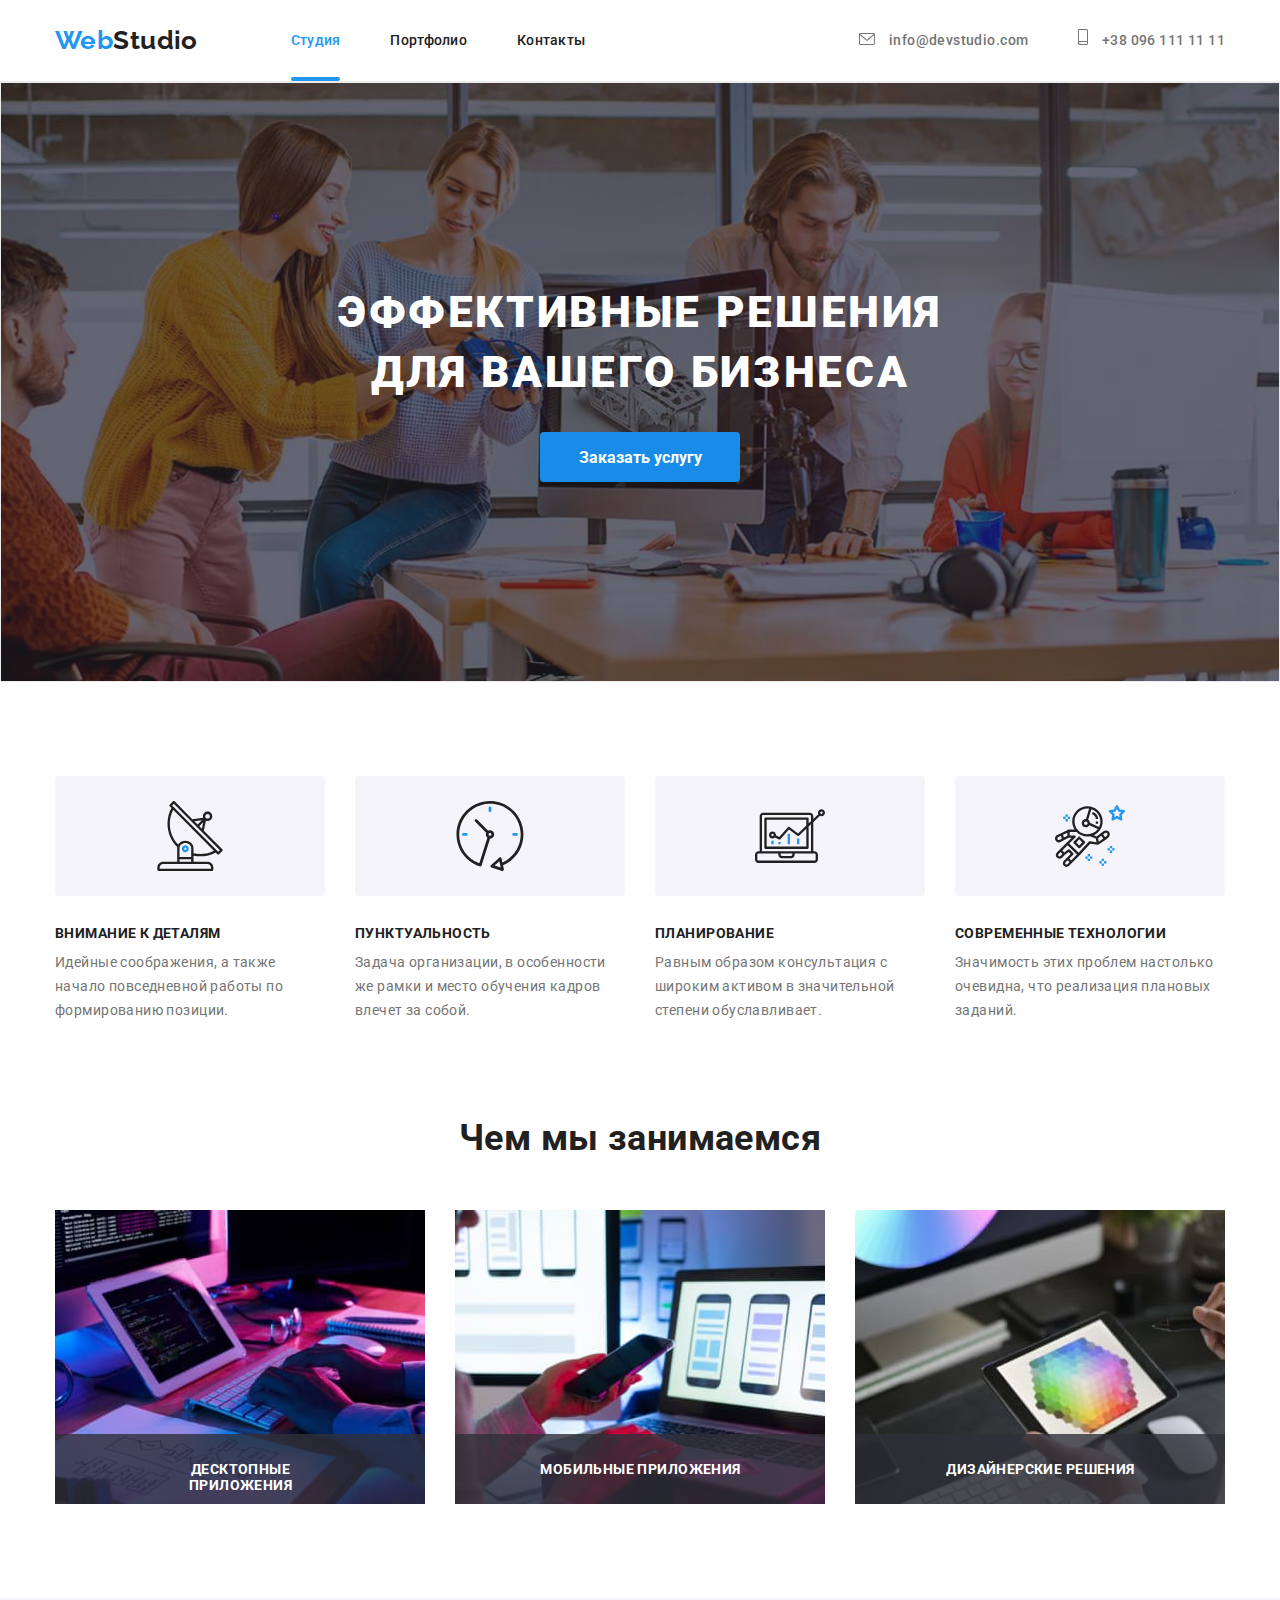
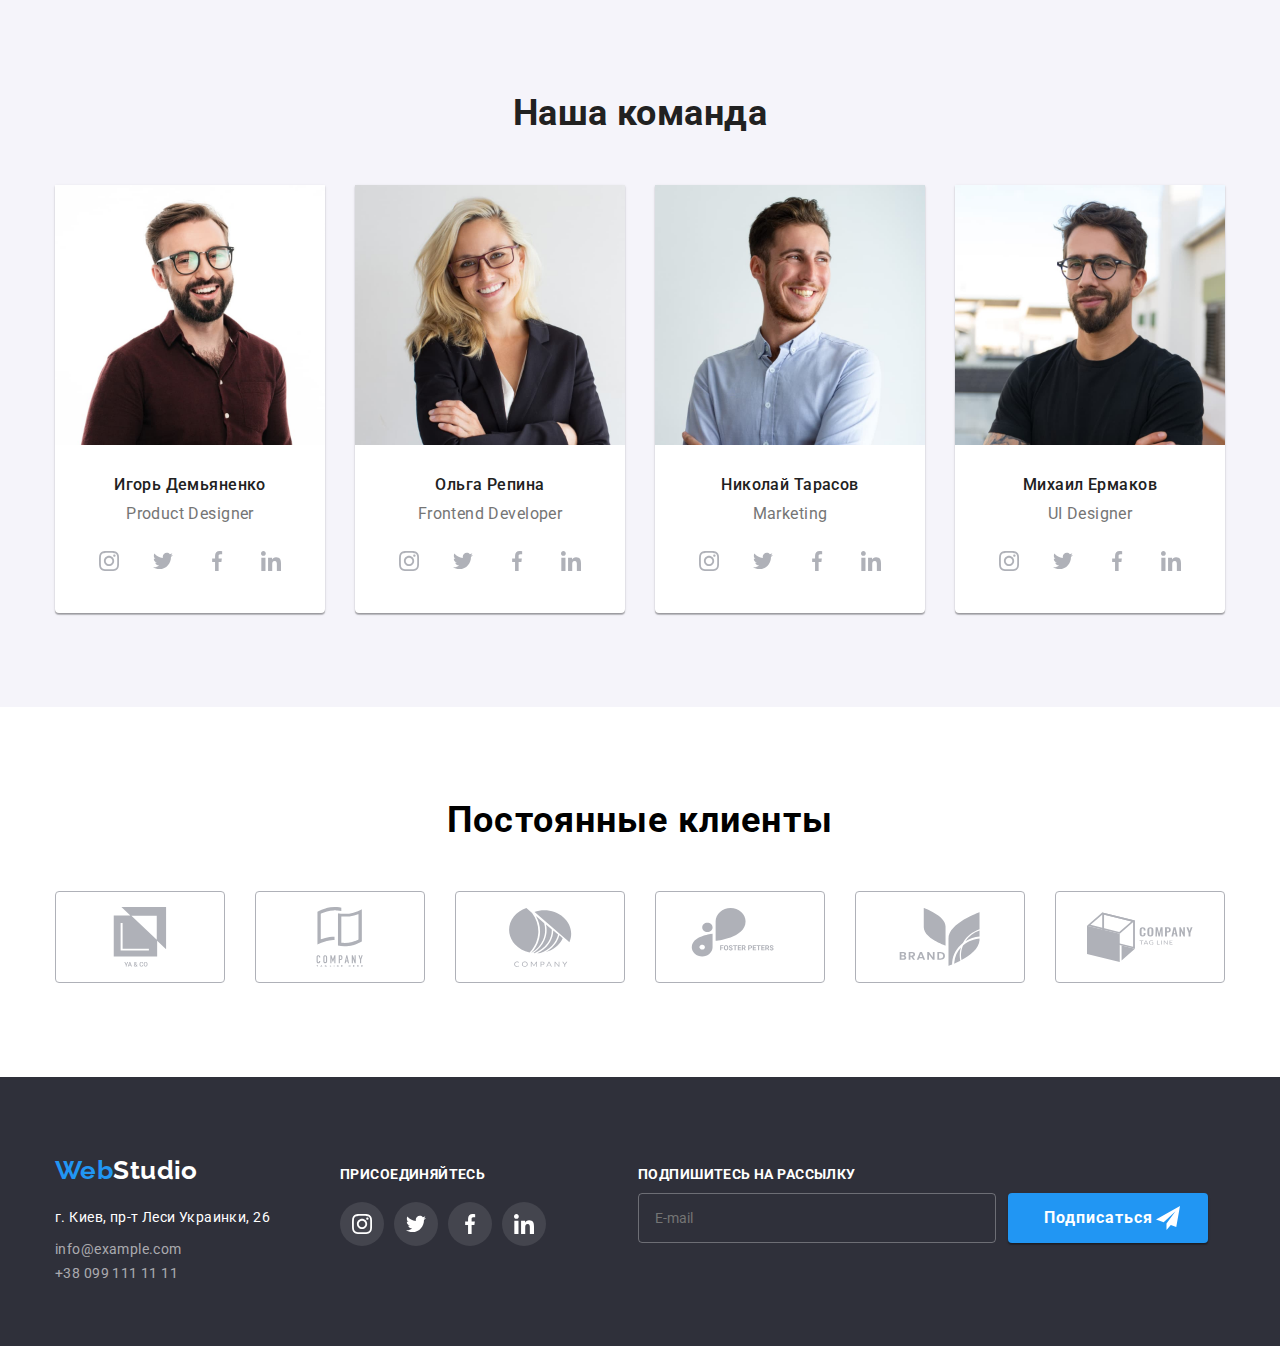
==== index.html @ 6b0cdc9d "Добавление файлов с ДЗ 7" ====
<!DOCTYPE html>
<html lang="ru">
  <head>
    <meta charset="UTF-8" />
    <meta http-equiv="X-UA-Compatible" content="IE=edge" />
    <meta name="viewport" content="width=device-width, initial-scale=1.0" />
    <title>WebStudio</title>
    <link href="https://fonts.googleapis.com" rel="preconnect" />
    <link href="https://fonts.gstatic.com" rel="preconnect" crossorigin />
    <link
      href="https://fonts.googleapis.com/css2?family=Raleway:wght@700&family=Roboto:wght@400;500;700;900&display=swap"
      rel="stylesheet"
    />
    <link
      rel="stylesheet"
      href="https://cdnjs.cloudflare.com/ajax/libs/modern-normalize/1.1.0/modern-normalize.min.css"
    />
    <link rel="stylesheet" href="./css/main.min.css" />
  </head>
  <body class="body">
    <header class="header">
      <div class="container header-container">
        <nav class="header__navigation">
          <a href="./index.html" class="logo logo--dark"
            ><span class="web">Web</span>Studio</a
          >
          <ul class="header__list list">
            <li class="header__item">
              <a href="./index.html" class="header__link current">Студия</a>
            </li>
            <li class="header__item">
              <a href="./portfolio.html" class="header__link">Портфолио</a>
            </li>
            <li class="header__item">
              <a href="" class="header__link">Контакты</a>
            </li>
          </ul>
        </nav>
        <ul class="header__contacts list">
          <li class="header__contacts-item">
            <a href="mailto:info@devstudio.com" class="header__contacts-link">
              <svg class="header__contacts-icon" width="16" height="12">
                <use href="./images-studio/icons.svg#icon-mail"></use>
              </svg>
              info@devstudio.com</a
            >
          </li>
          <li class="header__contacts-item">
            <a href="tel:+380961111111" class="header__contacts-link">
              <svg class="header__contacts-icon" width="10" height="16">
                <use href="./images-studio/icons.svg#icon-smartphone"></use>
              </svg>
              +38 096 111 11 11</a
            >
          </li>
        </ul>
      </div>
    </header>

    <main>
      <section class="hero section">
        <div class="container hero-container">
          <h1 class="hero__title">
            Эффективные решения <br />
            для вашего бизнеса
          </h1>
          <button type="button" class="hero__button" data-modal-open>
            Заказать услугу
          </button>
        </div>
      </section>
      <section class="feature section">
        <div class="container feature-container">
          <ul class="feature__list list">
            <li class="feature__item">
              <div class="feature__box">
                <svg class="feature__icon">
                  <use href="./images-studio/icons.svg#icon-antenna"></use>
                </svg>
              </div>
              <h3 class="feature__title logo--dark">Внимание к деталям</h3>
              <p class="feature__text">
                Идейные соображения, а также начало повседневной работы по
                формированию позиции.
              </p>
            </li>
            <li class="feature__item">
              <div class="feature__box">
                <svg class="feature__icon">
                  <use href="./images-studio/icons.svg#icon-clock"></use>
                </svg>
              </div>
              <h3 class="feature__title">Пунктуальность</h3>
              <p class="feature__text">
                Задача организации, в особенности же рамки и место обучения
                кадров влечет за собой.
              </p>
            </li>
            <li class="feature__item">
              <div class="feature__box">
                <svg class="feature__icon">
                  <use href="./images-studio/icons.svg#icon-diagram"></use>
                </svg>
              </div>
              <h3 class="feature__title">Планирование</h3>
              <p class="feature__text">
                Равным образом консультация с широким активом в значительной
                степени обуславливает.
              </p>
            </li>
            <li class="feature__item">
              <div class="feature__box">
                <svg class="feature__icon">
                  <use href="./images-studio/icons.svg#icon-astronaut"></use>
                </svg>
              </div>
              <h3 class="feature__title">Современные технологии</h3>
              <p class="feature__text">
                Значимость этих проблем настолько очевидна, что реализация
                плановых заданий.
              </p>
            </li>
          </ul>
        </div>
      </section>
      <section class="work section">
        <div class="container work-container">
          <h2 class="work__title logo--dark">Чем мы занимаемся</h2>
          <ul class="work__list list">
            <li class="work__item">
              <img
                src="./images-studio/photo1.jpg"
                alt="белый планшет"
                width="370"
                height="294"
              />
              <div class="work__mission">
                <h3 class="work__mission-title">Десктопные приложения</h3>
              </div>
            </li>
            <li class="work__item">
              <img
                src="./images-studio/photo2.jpg"
                alt="смартфон"
                width="370"
                height="294"
              />
              <div class="work__mission">
                <h3 class="work__mission-title">Мобильные приложения</h3>
              </div>
            </li>
            <li class="work__item">
              <img
                src="./images-studio/photo3.jpg"
                alt="черный планшет"
                width="370"
                height="294"
              />
              <div class="work__mission">
                <h3 class="work__mission-title">Дизайнерские решения</h3>
              </div>
            </li>
          </ul>
        </div>
      </section>
      <section class="team section">
        <div class="container team-container">
          <h2 class="team__title logo--dark">Наша команда</h2>
          <ul class="team__list list">
            <li class="team__item">
              <img
                src="./images-studio/human1.jpg"
                alt="дизайнер продукта"
                width="270"
                height="260"
              />
              <div class="team__wrap">
                <h3 class="team__list-title">Игорь Демьяненко</h3>
                <p class="team__list-position">Product Designer</p>
                <ul class="team__social-list list">
                  <li class="team__social-item">
                    <a href="" class="team__social-link">
                      <svg class="team__social-icon" width="20" height="20">
                        <use
                          href="./images-studio/icons.svg#icon-instagram"
                        ></use>
                      </svg>
                    </a>
                  </li>
                  <li class="team__social-item">
                    <a href="" class="team__social-link">
                      <svg class="team__social-icon" width="20" height="20">
                        <use
                          href="./images-studio/icons.svg#icon-twitter"
                        ></use>
                      </svg>
                    </a>
                  </li>
                  <li class="team__social-item">
                    <a href="" class="team__social-link">
                      <svg class="team__social-icon" width="20" height="20">
                        <use
                          href="./images-studio/icons.svg#icon-facebook"
                        ></use>
                      </svg>
                    </a>
                  </li>
                  <li class="team__social-item">
                    <a href="" class="team__social-link">
                      <svg class="team__social-icon" width="20" height="20">
                        <use
                          href="./images-studio/icons.svg#icon-linkedin"
                        ></use>
                      </svg>
                    </a>
                  </li>
                </ul>
              </div>
            </li>
            <li class="team__item">
              <img
                src="./images-studio/human2.jpg"
                alt="фронтенд разработчик"
                width="270"
                height="260"
              />
              <div class="team__wrap">
                <h3 class="team__list-title">Ольга Репина</h3>
                <p class="team__list-position">Frontend Developer</p>
                <ul class="team__social-list list">
                  <li class="team__social-item">
                    <a href="" class="team__social-link">
                      <svg class="team__social-icon" width="20" height="20">
                        <use
                          href="./images-studio/icons.svg#icon-instagram"
                        ></use>
                      </svg>
                    </a>
                  </li>
                  <li class="team__social-item">
                    <a href="" class="team__social-link">
                      <svg class="team__social-icon" width="20" height="20">
                        <use
                          href="./images-studio/icons.svg#icon-twitter"
                        ></use>
                      </svg>
                    </a>
                  </li>
                  <li class="team__social-item">
                    <a href="" class="team__social-link">
                      <svg class="team__social-icon" width="20" height="20">
                        <use
                          href="./images-studio/icons.svg#icon-facebook"
                        ></use>
                      </svg>
                    </a>
                  </li>
                  <li class="team__social-item">
                    <a href="" class="team__social-link">
                      <svg class="team__social-icon" width="20" height="20">
                        <use
                          href="./images-studio/icons.svg#icon-linkedin"
                        ></use>
                      </svg>
                    </a>
                  </li>
                </ul>
              </div>
            </li>
            <li class="team__item">
              <img
                src="./images-studio/human3.jpg"
                alt="маркетинг"
                width="270"
                height="260"
              />
              <div class="team__wrap">
                <h3 class="team__list-title">Николай Тарасов</h3>
                <p class="team__list-position">Marketing</p>
                <ul class="team__social-list list">
                  <li class="team__social-item">
                    <a href="" class="team__social-link">
                      <svg class="team__social-icon" width="20" height="20">
                        <use
                          href="./images-studio/icons.svg#icon-instagram"
                        ></use>
                      </svg>
                    </a>
                  </li>
                  <li class="team__social-item">
                    <a href="" class="team__social-link">
                      <svg class="team__social-icon" width="20" height="20">
                        <use
                          href="./images-studio/icons.svg#icon-twitter"
                        ></use>
                      </svg>
                    </a>
                  </li>
                  <li class="team__social-item">
                    <a href="" class="team__social-link">
                      <svg class="team__social-icon" width="20" height="20">
                        <use
                          href="./images-studio/icons.svg#icon-facebook"
                        ></use>
                      </svg>
                    </a>
                  </li>
                  <li class="team__social-item">
                    <a href="" class="team__social-link">
                      <svg class="team__social-icon" width="20" height="20">
                        <use
                          href="./images-studio/icons.svg#icon-linkedin"
                        ></use>
                      </svg>
                    </a>
                  </li>
                </ul>
              </div>
            </li>
            <li class="team__item">
              <img
                src="./images-studio/human4.jpg"
                alt="уи дизайнер"
                width="270"
                height="260"
              />
              <div class="team__wrap">
                <h3 class="team__list-title">Михаил Ермаков</h3>
                <p class="team__list-position">UI Designer</p>
                <ul class="team__social-list list">
                  <li class="team__social-item">
                    <a href="" class="team__social-link">
                      <svg class="team__social-icon" width="20" height="20">
                        <use
                          href="./images-studio/icons.svg#icon-instagram"
                        ></use>
                      </svg>
                    </a>
                  </li>
                  <li class="team__social-item">
                    <a href="" class="team__social-link">
                      <svg class="team__social-icon" width="20" height="20">
                        <use
                          href="./images-studio/icons.svg#icon-twitter"
                        ></use>
                      </svg>
                    </a>
                  </li>
                  <li class="team__social-item">
                    <a href="" class="team__social-link">
                      <svg class="team__social-icon" width="20" height="20">
                        <use
                          href="./images-studio/icons.svg#icon-facebook"
                        ></use>
                      </svg>
                    </a>
                  </li>
                  <li class="team__social-item">
                    <a href="" class="team__social-link">
                      <svg class="team__social-icon" width="20" height="20">
                        <use
                          href="./images-studio/icons.svg#icon-linkedin"
                        ></use>
                      </svg>
                    </a>
                  </li>
                </ul>
              </div>
            </li>
          </ul>
        </div>
      </section>
      <section class="clients section">
        <div class="container clients-container">
          <h2 class="clients__title logo--dark">Постоянные клиенты</h2>
          <ul class="clients list">
            <li class="clients__item">
              <a href="" class="clients__link">
                <svg class="clients__icon" width="106" height="60">
                  <use href="./images-studio/icons.svg#icon-group1"></use>
                </svg>
              </a>
            </li>
            <li class="clients__item">
              <a href="" class="clients__link">
                <svg class="clients__icon" width="106" height="60">
                  <use href="./images-studio/icons.svg#icon-group2"></use>
                </svg>
              </a>
            </li>
            <li class="clients__item">
              <a href="" class="clients__link">
                <svg class="clients__icon" width="106" height="60">
                  <use href="./images-studio/icons.svg#icon-group3"></use>
                </svg>
              </a>
            </li>
            <li class="clients__item">
              <a href="" class="clients__link">
                <svg class="clients__icon" width="106" height="60">
                  <use href="./images-studio/icons.svg#icon-group4"></use>
                </svg>
              </a>
            </li>
            <li class="clients__item">
              <a href="" class="clients__link">
                <svg class="clients__icon" width="106" height="60">
                  <use href="./images-studio/icons.svg#icon-group5"></use>
                </svg>
              </a>
            </li>
            <li class="clients__item">
              <a href="" class="clients__link">
                <svg class="clients__icon" width="106" height="60">
                  <use href="./images-studio/icons.svg#icon-group6"></use>
                </svg>
              </a>
            </li>
          </ul>
        </div>
      </section>
    </main>

    <footer class="footer">
      <div class="container footer__container">
        <div>
          <a href="./index.html" class="logo"
            ><span class="web">Web</span><span class="logo--light">Studio</span></a
          >
          <address class="footer-nav">
            <p class="footer__address">г. Киев, пр-т Леси Украинки, 26</p>
            <a href="mailto:info@example.com" class="footer__link"
              >info@example.com</a
            >
            <a href="tel:+380991111111" class="footer__link"
              >+38 099 111 11 11</a
            >
          </address>
        </div>
        <div class="footer__social-networks">
          <p class="social__networks-title">Присоединяйтесь</p>
          <ul class="social__networks-list list">
            <li class="social__networks-item">
              <a href="" class="social__networks-link">
                <svg class="social__networks-icon" width="20" height="20">
                  <use href="./images-studio/icons.svg#icon-instagram"></use>
                </svg>
              </a>
            </li>
            <li class="social__networks-item">
              <a href="" class="social__networks-link">
                <svg class="social__networks-icon" width="20" height="20">
                  <use href="./images-studio/icons.svg#icon-twitter"></use>
                </svg>
              </a>
            </li>
            <li class="social__networks-item">
              <a href="" class="social__networks-link">
                <svg class="social__networks-icon" width="20" height="20">
                  <use href="./images-studio/icons.svg#icon-facebook"></use>
                </svg>
              </a>
            </li>
            <li class="social__networks-item">
              <a href="" class="social__networks-link">
                <svg class="social__networks-icon" width="20" height="20">
                  <use href="./images-studio/icons.svg#icon-linkedin"></use>
                </svg>
              </a>
            </li>
          </ul>
        </div>
        <div class="footer__join-container">
          <h3>Подпишитесь на рассылку</h3>
          <div class="footer__join">
            <label class="footer-label">
              <input
                class="footer__join-input"
                type="email"
                name="userEmail"
                placeholder="E-mail"
                required
              />
            </label>
            <button class="footer__join-button button" type="submit">
              Подписаться
            </button>
            <svg class="footer__join-icon" width="24" height="24">
              <use href="./images-studio/icons.svg#icon-send"></use>
            </svg>
          </div>
        </div>
      </div>
    </footer>

    <div class="backdrop is-hidden" data-modal>
      <div class="modal">
        <button class="modal__close-btn" type="button" data-modal-close>
          <svg class="modal__close-icon" width="18" height="18">
            <use href="./images-studio/icons.svg#icon-close-button"></use>
          </svg>
        </button>
        <p class="modal__title">Оставьте свои данные, мы вам перезвоним</p>
        <form
          class="modal__form"
          action="#"
          name="signupForm"
          autocomplete="on"
          novalidate
        >
          <div class="modal__field">
            <label class="modal__label" for="userTel">Имя</label>
            <div class="input-wrap">
              <input
                class="modal__input"
                type="text"
                name="userName"
                id="user_password"
              />
              <svg class="input-icon" width="18" height="18">
                <use href="./images-studio/icons.svg#icon-person-modal"></use>
              </svg>
            </div>
          </div>
          <div class="modal__field">
            <label class="modal__label" for="userTel">Телефон</label>
            <div class="input-wrap">
              <input
                class="modal__input"
                name="userTel"
                id="userTel"
                title="+38(098)999-88-88"
              />
              <svg class="input-icon" width="18" height="18">
                <use href="./images-studio/icons.svg#icon-phone-modal"></use>
              </svg>
            </div>
          </div>
          <div class="modal__field">
            <label class="modal__label" for="userEmail">Почта</label>
            <div class="input-wrap">
              <input
                class="modal__input"
                type="email"
                name="userEmail"
                id="userEmail"
              />
              <svg class="input-icon" width="18" height="18">
                <use href="./images-studio/icons.svg#icon-email-modal"></use>
              </svg>
            </div>
          </div>
          <div class="modal__field">
            <label class="modal__label" for="userText">Комментарий</label>
            <textarea
              class="modal__text"
              name="userText"
              id="userText"
              placeholder="Введите текст"
            ></textarea>
          </div>
          <div class="modal__policy">
            <input
              class="modal__check visually-hidden"
              type="checkbox"
              name="policy"
              id="policy"
            />
            <label class="check-text" for="policy">
              <span
                ><svg class="icon-check" width="16" height="15">
                  <use href="./images-studio/icons.svg#icon-check"></use>
                </svg> </span
              >Соглашаюсь с рассылкой и принимаю &nbsp
              <a class="check-link" href="">Условия договора</a>
            </label>
          </div>
          <button class="submit-btn" type="submit">Отправить</button>
        </form>
      </div>
    </div>
    <script src="./js/modal.js"></script>
  </body>
</html>
---- css/main.min.css ----
:root{--primary-text-color: #757575;--title-text-color: #212121;--accent-color: #2196f3;--background-button: #188ce8;--white-color: #ffffff;--background-color: #e5e5e5;--hero-background-color: #2f303a;--second-accent-color: #000000;--grid-background: #f5f4fa;--icon-color: #afb1b8}body{background-color:var(--title-color);color:var(--primary-text-color);font-family:Roboto, sans-serif;letter-spacing:0.03em;font-weight:400;font-size:14px;line-height:1.7}html{box-sizing:border-box}*,*::after,*::before{box-sizing:inherit}img{display:block}.list{list-style:none;padding:0;margin:0}h1,h2,h3,p,ul{margin-top:0;margin-bottom:0}.web{color:var(--accent-color)}.section{padding:94px 0px}.container{width:1200px;margin-left:auto;margin-right:auto;padding-left:15px;padding-right:15px}.header-container{display:flex;justify-content:space-between}.header{border-bottom:1px solid #ececec}.header__navigation{display:flex;align-items:center}.header__list{display:flex;justify-content:space-between;margin-left:93px}.header .logo{color:var(--second-accent-color);font-family:Raleway;font-weight:700;font-size:26px;line-height:1.2;text-decoration:none;transition-property:color;transition-duration:250ms;transition-timing-function:cubic-bezier(0.4, 0, 0.2, 1)}.header .logo:hover{color:var(--accent-color)}.header .logo--dark{color:var(--title-text-color)}.header .logo--light{color:var(--white-color)}.header__item,.header__contacts-item{margin-right:50px}.header__item:last-child,.header__contacts-item:last-child{margin-right:0}.header__link{display:block;color:var(--primary-text-color);letter-spacing:0.02em;padding-top:32px;padding-bottom:32px;position:relative;transition:color 250ms cubic-bezier(0.4, 0, 0.2, 1)}.header__link:hover,.header__link:focus{color:var(--accent-color)}.header__link,.header__contacts-link,.header__link.current{color:var(--title-text-color);font-weight:500;font-size:14px;line-height:1.2;text-decoration:none;transition-property:color;transition-duration:250ms;transition-timing-function:cubic-bezier(0.4, 0, 0.2, 1)}.header__contacts-link:hover,.header__contacts-link:focus{color:var(--accent-color)}.header__link.current{color:var(--accent-color)}.header__link.current::after{content:"";width:100%;height:4px;border-radius:2px;background-color:var(--accent-color);position:absolute;left:0;bottom:0}.header__contacts{display:flex;margin-left:auto;align-items:center}.header__contacts-link{color:var(--primary-text-color);text-decoration:none;transition:color 250ms cubic-bezier(0.4, 0, 0.2, 1)}.header__contacts-icon{fill:currentColor;margin-right:10px}.hero{display:flex;padding-top:0;text-align:center;padding-top:200px;padding-bottom:200px;border:1px solid #ececec}.hero__title{color:var(--white-color);font-weight:900;font-size:44px;line-height:1.36;text-align:center;letter-spacing:0.06em;margin-top:0;margin-bottom:30px;text-transform:uppercase}.hero__button{display:inline-block;border-radius:4px;border:4px transparent;color:var(--white-color);background-color:var(--background-button);min-width:200px;height:50px;font-family:inherit;font-weight:700;font-size:16px;line-height:1.87;cursor:pointer;transition:color 250ms cubic-bezier(0.4, 0, 0.2, 1),background-color 250ms cubic-bezier(0.4, 0, 0.2, 1)}.hero__button:hover,.hero__button:focus{color:var(--accent-color);background-color:var(--white-color)}.hero.section{margin-left:auto;margin-right:auto;max-width:1600px;height:600px;background-color:var(--hero-background-color);background-image:linear-gradient(rgba(47,48,58,0.4), rgba(47,48,58,0.4)),url(../images-studio/header-bg.jpg);background-repeat:no-repeat;background-size:cover;background-position:center}.feature__list{display:flex;flex-direction:row;flex-wrap:nowrap}.feature__item{width:270px;margin-right:30px}.feature__item:last-child{margin-right:0}.feature__title{color:var(--title-text-color);font-weight:700;font-size:14px;line-height:1.1;text-transform:uppercase;margin-bottom:10px}.feature__text{color:var(--text-color);font-size:14px;line-height:1.7}.feature__box{margin-bottom:30px;height:120px;display:flex;justify-content:center;align-items:center;background:#f5f4fa;border-radius:4px}.feature__icon{width:70px;height:70px}.work{padding-top:0px}.work__title{color:var(--title-text-color);font-weight:700;font-size:36px;line-height:1.2;text-align:center;margin-bottom:50px}.work__list{display:flex;justify-content:space-between}.work__item{position:relative}.work__item:last-child{margin-right:0}.work__mission{display:block;position:absolute;background-color:rgba(47,48,58,0.8);height:70px;width:370px;top:50%;left:50%;transform:translate(-50%, 110%)}.work__mission-title{font-style:normal;font-weight:700;font-size:14px;line-height:16px;text-align:center;letter-spacing:0.03em;text-transform:uppercase;color:#ffffff;align-items:center;padding:27px 82px 27px 83px}.team{display:flex;padding-top:94px;padding-bottom:94px;background-color:#f5f4fa;margin-bottom:0}.team__title{color:var(--title-text-color);font-weight:700;font-size:36px;line-height:1.2;text-align:center;margin-bottom:50px}.team__item{background-color:var(--white-color);margin-right:30px;border-radius:0px 0px 4px 4px;box-shadow:0px 1px 3px rgba(0,0,0,0.12),0px 1px 1px rgba(0,0,0,0.14),0px 2px 1px rgba(0,0,0,0.2)}.team__item:last-child{margin-right:0}.team__list{display:flex}.team__wrap{border-radius:0px 0px 4px 4px;padding-top:30px;padding-bottom:30px}.team__list-title{color:var(--title-text-color);font-weight:500;font-size:16px;line-height:1.19;text-align:center;margin-bottom:10px}.team__list-position{color:var(--text-color);font-size:16px;line-height:1.19;text-align:center;margin-bottom:16px}.team__item{margin-right:30px}.team__item:last-child{margin-right:0}.team__social-list{display:flex;list-style:none;align-items:center;padding-left:32px}.team__social-item+.team__social-item{margin-left:10px}.team__social-link{width:44px;height:44px;background-color:#ffffff;border-radius:50%;display:flex;justify-content:center;align-items:center;color:var(--icon-color);transition:background-color 250ms cubic-bezier(0.4, 0, 0.2, 1),color 250ms cubic-bezier(0.4, 0, 0.2, 1)}.team__social-link:hover,.team__social-link:focus{background-color:#2196f3;color:#ffffff}.team__social-icon{fill:currentColor}.clients.list{display:flex}.clients__title{text-align:center;margin-bottom:50px;font-weight:700;font-size:36px;line-height:1.1;letter-spacing:0.03em;color:var(--second-accent-color)}.clients__item{margin-right:30px}.clients__item:last-child{margin-right:0}.clients__link{display:flex;justify-content:center;align-items:center;width:170px;height:92px;border:1px solid #afb1b8;border-radius:4px;fill:#afb1b8;transition:border 250ms cubic-bezier(0.4, 0, 0.2, 1),color 250ms cubic-bezier(0.4, 0, 0.2, 1)}.clients__link:hover,.clients__link:focus{border:1px solid var(--accent-color);border-radius:4px;fill:var(--accent-color);border-color:var(--accent-color)}.clients__icon{transition:fill 250ms cubic-bezier(0.4, 0, 0.2, 1)}.clients__icon:hover,.clients__icon:focus{fill:var(--accent-color);border-color:var(--accent-color)}.footer{background-color:var(--hero-background-color);padding-top:60px;padding-bottom:60px}.footer__container{display:flex;align-items:baseline}.footer .logo{color:var(--white-color);margin-bottom:20px;display:flex;font-family:Raleway;text-decoration:none;font-weight:700;font-size:26px;line-height:1.19}.footer .logo:hover{color:var(--accent-color)}.footer__address,.footer__link{color:var(--white-color);font-style:normal;font-size:14px;line-height:1.7}.footer__link{color:rgba(255,255,255,0.6);display:block;text-decoration:none}.footer__link:hover,.footer__link:focus{color:var(--accent-color)}.footer__address{margin-bottom:9px}.footer__social-networks{margin-left:70px}.footer__join-container{align-items:baseline;margin-left:93px;width:570px;height:86px}.footer__join-container h3{color:#ffffff;font-weight:700;font-size:14px;line-height:1.14;letter-spacing:0.03em;text-transform:uppercase;margin-top:30px;margin-bottom:10px}.footer__join{position:relative;display:flex;align-items:center}.footer__join-button{display:block;font-weight:700;font-size:16px;line-height:1.87;letter-spacing:0.06em;align-items:center;text-align:center;color:#ffffff;background-color:var(--accent-color);padding:10px 56px 10px 36px;min-width:200px;justify-content:center;border-radius:4px;border:none;box-shadow:0px 1px 3px rgba(0,0,0,0.12),0px 1px 1px rgba(0,0,0,0.14),0px 2px 1px rgba(0,0,0,0.2);transition:background-color 250ms cubic-bezier(0.4, 0, 0.2, 1),color 250ms cubic-bezier(0.4, 0, 0.2, 1)}.footer__join-button:hover,.footer__join-button:focus{color:var(--accent-color);background-color:var(--title-text-color)}.footer__join-input{width:358px;height:50px;margin-right:12px;background-color:transparent;border:1px solid rgba(255,255,255,0.3);box-sizing:border-box;border-radius:4px;font-size:14px;outline:none;padding-left:16px;color:#ffffff}.footer__join-icon{position:absolute;right:28px;top:50%;transform:translateY(-50%);margin-left:10px;fill:#ffffff}.social__networks-title{color:var(--white-color);font-weight:700;font-size:14px;line-height:1.1;text-transform:uppercase}.social__networks-list{display:flex;width:205px;margin-top:20px;padding:0px}.social__networks-list:hover{border-color:var(--accent-color)}.social__networks-item:not(:last-child){margin-right:10px}.social__networks-link{display:flex;width:44px;height:44px;justify-content:center;align-items:center;background-color:rgba(255,255,255,0.1);border-radius:50%;transition:250ms cubic-bezier(0.4, 0, 0.2, 1)}.social__networks-link:hover,.social__networks-link:focus{background-color:var(--accent-color)}.social__networks-icon{fill:var(--white-color)}.social__networks-icon:hover,.social__networks-icon:focus{background-color:var(--accent-color)}.backdrop{position:fixed;height:100vh;width:100vw;top:0;left:50%;display:flex;align-items:center;justify-content:center;transform:translateX(-50%);background-color:rgba(0,0,0,0.2);transition:opacity 250ms cubic-bezier(0.4, 0, 0.2, 1)}.backdrop.is-hidden{opacity:0;visibility:hidden;pointer-events:none}.modal{position:absolute;top:50%;left:50%;transform:translate(-50%, -50%);min-height:581px;width:528px;background:#ffffff;box-shadow:0px 1px 3px rgba(0,0,0,0.12),0px 1px 1px rgba(0,0,0,0.14),0px 2px 1px rgba(0,0,0,0.2);border-radius:4px;transition:250ms cubic-bezier(0.4, 0, 0.2, 1);padding:40px}.modal__close-btn{position:absolute;top:8px;right:8px;padding:4px 3px 3px 3px;width:30px;height:30px;background-color:transparent;border:1px solid rgba(0,0,0,0.1);cursor:pointer;border-radius:50%;justify-content:center;text-align:center;transition:fill 250ms cubic-bezier(0.4, 0, 0.2, 1)}.modal__close-btn:hover{fill:var(--accent-color)}.modal__close-icon{position:absolute;left:17.22%;right:16.67%;top:20.67%;bottom:22.22%;color:#000;transition:fill 250ms cubic-bezier(0.4, 0, 0.2, 1)}.modal__title{font-style:normal;font-weight:700;font-size:20px;line-height:23px;text-align:center;letter-spacing:0.03em;color:var(--title-text-color);margin-bottom:20px}.modal__input{width:100%;height:40px;border:1px solid rgba(33,33,33,0.2);padding-left:25px;border-radius:4px;padding:10px;padding-left:42px;color:var(--accent-color);font-size:14px;outline:none;transition:border 250ms cubic-bezier(0.4, 0, 0.2, 1)}.modal__input:focus{border-color:var(--accent-color)}.modal__input:focus+.input-icon{fill:var(--accent-color)}.modal__field{margin-bottom:10px}.modal__label{font-style:normal;font-weight:400;font-size:12px;line-height:1.17;letter-spacing:0.01em;display:block;position:relative;margin-bottom:4px;color:var(--primary-text-color)}.modal__text{width:100%;height:120px;border:1px solid rgba(33,33,33,0.2);box-sizing:border-box;border-radius:4px;padding:10px;color:var(--accent-color);font-size:14px;outline:none;resize:none;transition:border 250ms cubic-bezier(0.4, 0, 0.2, 1)}.modal__text:focus{border-color:var(--accent-color)}.modal__check:checked+.check-text span{background-color:var(--accent-color);border-color:transparent}.modal__check.visually-hidden{visibility:hidden;position:absolute}.modal__policy{display:flex}.input-wrap{position:relative}.input-icon{position:absolute;left:12px;top:50%;transform:translateY(-50%);transition:color 250ms cubic-bezier(0.4, 0, 0.2, 1)}.check-text{display:flex;font-style:normal;font-weight:normal;font-size:14px;line-height:1.71;letter-spacing:0.03em;color:var(--primary-text-color);transition:background-color 250ms cubic-bezier(0.4, 0, 0.2, 1),border 250ms cubic-bezier(0.4, 0, 0.2, 1)}.check-text span{width:16px;height:15px;border:2px solid var(--title-text-color);border-radius:2px;margin-right:5px;display:flex;align-items:center;justify-content:center}.icon-check{fill:transparent}.check-link{font-style:normal;font-weight:400;font-size:14px;line-height:1.71;letter-spacing:0.03em;text-decoration-line:underline;color:var(--accent-color)}.submit-btn{display:block;font-weight:700;font-size:16px;line-height:1.87;letter-spacing:0.06em;align-items:center;display:block;text-align:center;color:#ffffff;background-color:var(--accent-color);padding:10px 56px;min-width:200px;margin-top:30px;margin-left:124px;margin-right:124px;justify-content:center;border-radius:4px;border:none;box-shadow:0px 1px 3px rgba(0,0,0,0.12),0px 1px 1px rgba(0,0,0,0.14),0px 2px 1px rgba(0,0,0,0.2);transition:color 250ms cubic-bezier(0.4, 0, 0.2, 1),background-color 250ms cubic-bezier(0.4, 0, 0.2, 1)}.submit-btn:hover,.submit-btn:focus{color:var(--accent-color);background-color:#ffffff}.gallery__menu{display:flex;justify-content:center;margin-bottom:50px}.gallery__item{margin-right:8px}.gallery__button{color:var(--title-text-color);background-color:var(--grid-background);font-family:inherit;font-weight:500;font-size:16px;line-height:1.6;padding:6px 22px;border-radius:4px;border-color:transparent;min-height:38px;cursor:pointer;transition:color 250ms cubic-bezier(0.4, 0, 0.2, 1),background-color 250ms cubic-bezier(0.4, 0, 0.2, 1)}.gallery__button:hover,.gallery__button:focus{color:var(--white-color);background-color:var(--accent-color);box-shadow:0px 4px 4px rgba(0,0,0,0.25)}.gallery__item:last-child{margin-right:0px}.projects__container{display:flex;flex-wrap:wrap}.projects__list .projects__wrap{padding:20px 24px}.projects__wrap{padding:30px 30px 16px 30px;border:1px solid #eeeeee;border-top:0px}.projects__thumb{position:relative;overflow:hidden}.projects__card{border:1px solid #eeeeee;background-color:#ffffff}.projects__card:hover .projects__modal{opacity:1;transform:translateY(0%)}.projects__modal{display:block;position:absolute;top:0;padding:63px 24px;background-color:rgba(33,150,243,0.9);width:100%;height:100%;opacity:0;transition:transform 250ms cubic-bezier(0.4, 0, 0.2, 1),opacity 250ms cubic-bezier(0.4, 0, 0.2, 1);transform:translateY(100%)}.projects__modal p{font-style:normal;font-weight:400;font-size:18px;line-height:1.56;letter-spacing:0.03em;color:#ffffff;transform:translateY(0%)}.projects__list{display:flex;flex-wrap:wrap}.projects__item{width:370px;font-size:16px;line-height:1.8;margin-right:30px;margin-bottom:30px;width:370px;width:calc((100% - 2 * 30px) / 3)}.projects__item:hover,.projects__item:focus{box-shadow:0px 1px 1px rgba(0,0,0,0.12),0px 4px 4px rgba(0,0,0,0.06),1px 4px 6px rgba(0,0,0,0.16)}.projects__item:nth-child(3n){margin-right:0}.projects__item:nth-last-child(-n+3){margin-bottom:0}.projects__name{color:var(--title-text-color);font-weight:700;font-size:18px;line-height:2;letter-spacing:0.06em}.projects__info{color:var(--text-color);font-size:16px;line-height:1.87}
/*# sourceMappingURL=main.min.css.map */
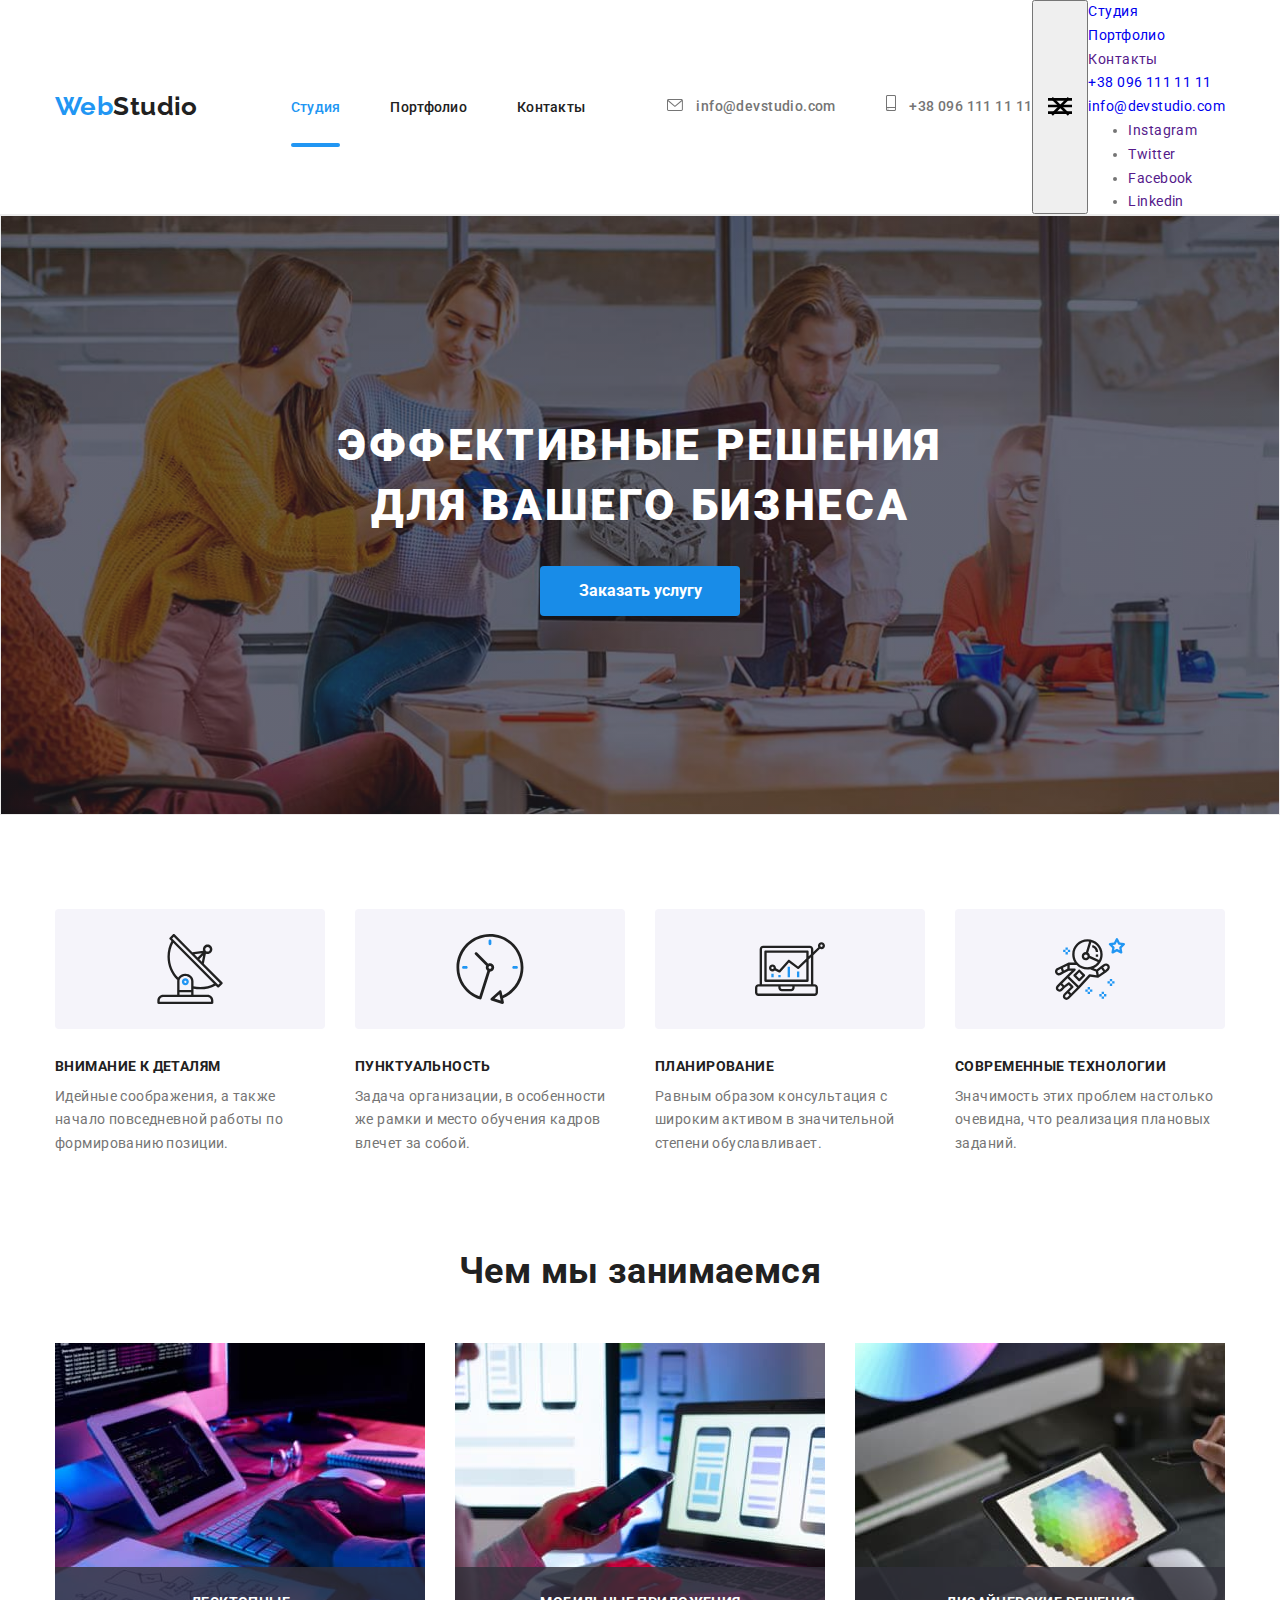
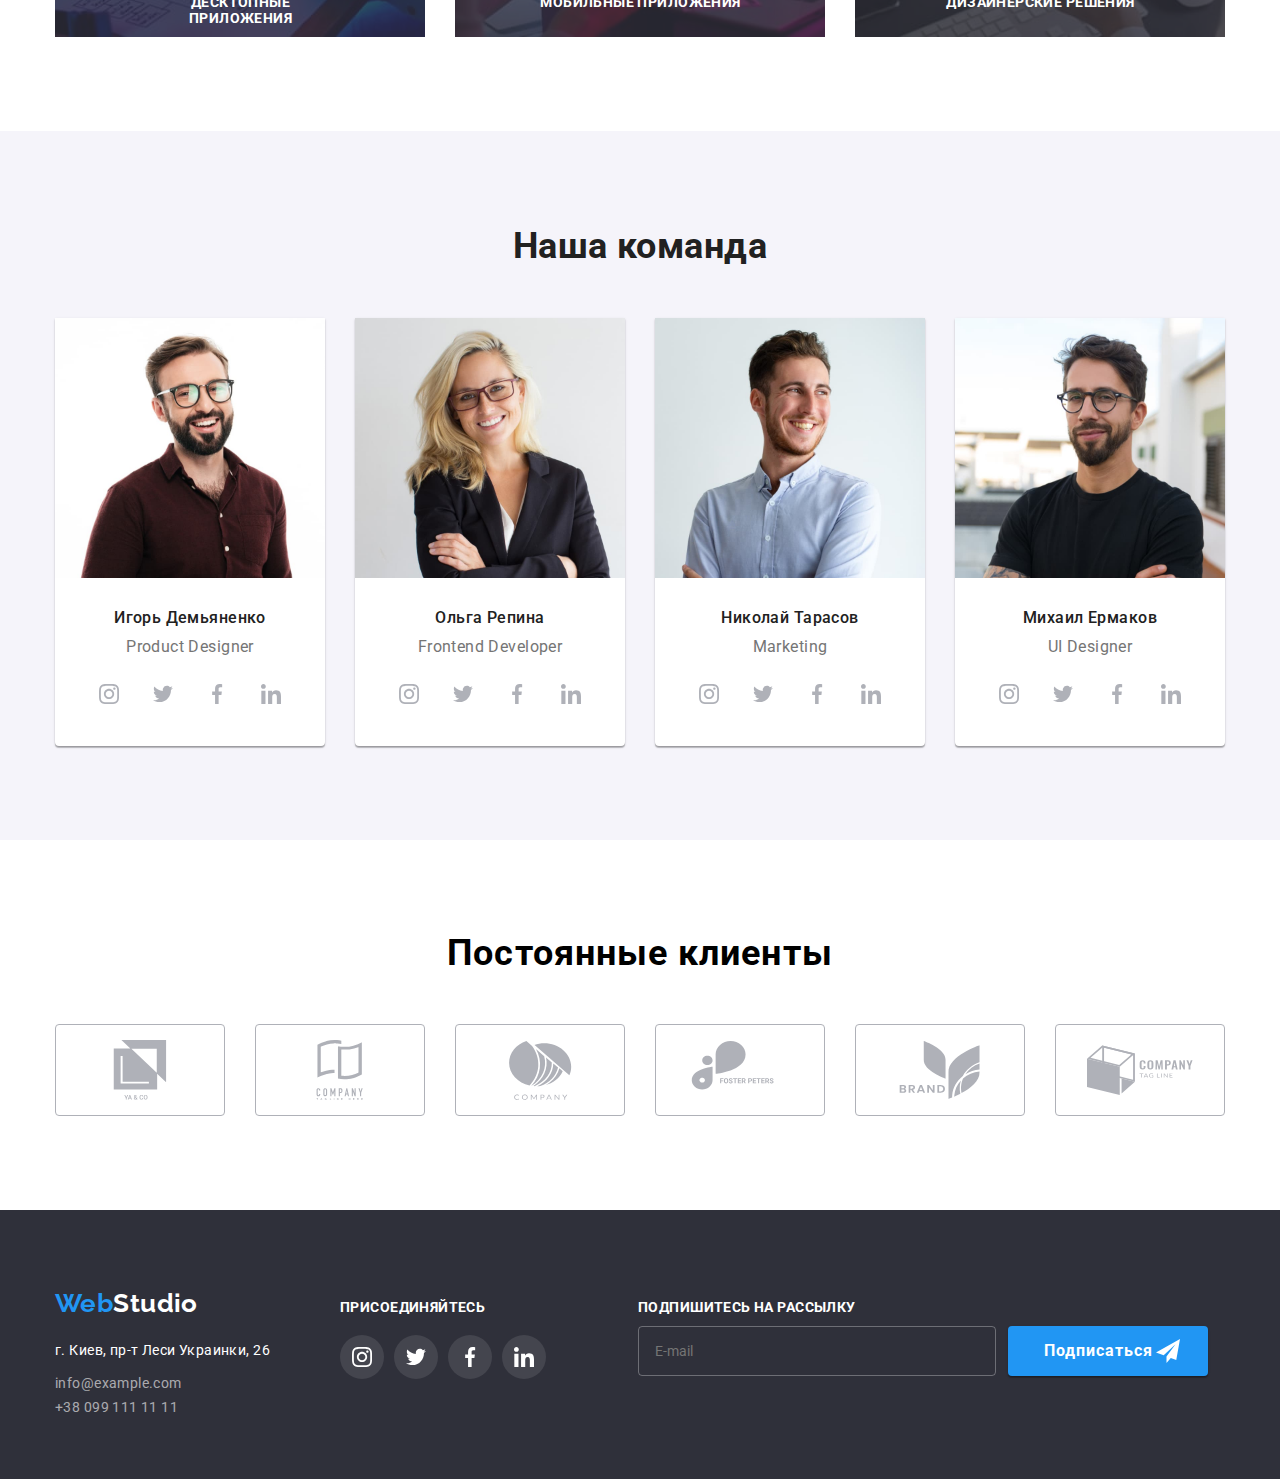
==== commit d75dd583: "Замена всех картинок" ====
--- a/index.html
+++ b/index.html
@@ -54,6 +54,72 @@
             >
           </li>
         </ul>
+        <button
+          class="menu-btn"
+          type="button"
+          data-menu-button
+          aria-expanded="false"
+        >
+          <svg class="menu-btn-icon" width="40" height="40" aria-label="true">
+            <use
+              class="icon-open"
+              href="./images-studio/icons.svg#menu-open-icon"
+            ></use>
+            <use
+              class="icon-close"
+              href="./images-studio/icons.svg#menu-close-icon"
+            ></use>
+          </svg>
+        </button>
+        <div class="modal-menu" data-menu>
+          <ul class="modal-menu__list list">
+            <li class="modal-menu__item">
+              <a
+                class="modal-menu__link modal-menu__link--current"
+                href="./index.html"
+                >Студия</a
+              >
+            </li>
+            <li class="modal-menu__item">
+              <a class="modal-menu__link" href="./portfolio.html">Портфолио</a>
+            </li>
+            <li class="modal-menu__item">
+              <a class="modal-menu__link" href="">Контакты</a>
+            </li>
+          </ul>
+          <div class="modal-menu__wraper">
+            <ul class="modal-menu__contacts list">
+              <li class="modal-menu__contacts-item">
+                <a
+                  class="modal-menu__contacts-link tel"
+                  href="tel:+380961111111"
+                  >+38 096 111 11 11</a
+                >
+              </li>
+              <li class="modal-menu__contacts-item">
+                <a
+                  class="modal-menu__contacts-link"
+                  href="mailto:info@devstudio.com"
+                  >info@devstudio.com</a
+                >
+              </li>
+            </ul>
+            <ul class="socials">
+              <li class="socials__item">
+                <a href="" class="socials__link">Instagram</a>
+              </li>
+              <li class="socials__item">
+                <a href="" class="socials__link">Twitter</a>
+              </li>
+              <li class="socials__item">
+                <a href="" class="socials__link">Facebook</a>
+              </li>
+              <li class="socials__item">
+                <a href="" class="socials__link">Linkedin</a>
+              </li>
+            </ul>
+          </div>
+        </div>
       </div>
     </header>
 
@@ -123,42 +189,69 @@
           </ul>
         </div>
       </section>
-      <section class="work section">
+      <section class="work section visually-hidden">
         <div class="container work-container">
           <h2 class="work__title logo--dark">Чем мы занимаемся</h2>
           <ul class="work__list list">
             <li class="work__item">
-              <img
-                src="./images-studio/photo1.jpg"
-                alt="белый планшет"
-                width="370"
-                height="294"
-              />
               <div class="work__mission">
                 <h3 class="work__mission-title">Десктопные приложения</h3>
               </div>
+              <picture
+                ><source
+                  srcset="
+                    ./images-studio/photo1-desk.jpg         1x,
+                    ./images-studio/photo1-desk@2x-desk.jpg 2x
+                  "
+                  media="(min-width:1200px)"
+                  type="image/jpg" />
+                <img
+                  src="./images-studio/photo1.jpg"
+                  alt="белый планшет"
+                  width="370"
+                  height="294"
+                  loading="lazy"
+              /></picture>
             </li>
             <li class="work__item">
-              <img
-                src="./images-studio/photo2.jpg"
-                alt="смартфон"
-                width="370"
-                height="294"
-              />
               <div class="work__mission">
                 <h3 class="work__mission-title">Мобильные приложения</h3>
               </div>
+              <picture
+                ><source
+                  srcset="
+                    ./images-studio/photo2-desk.jpg         1x,
+                    ./images-studio/photo2-desk@2x-desk.jpg 2x
+                  "
+                  media="(min-width:1200px)"
+                  type="image/jpg" />
+                <img
+                  src="./images-studio/photo2.jpg"
+                  alt="смартфон"
+                  width="370"
+                  height="294"
+                  loading="lazy"
+              /></picture>
             </li>
             <li class="work__item">
-              <img
-                src="./images-studio/photo3.jpg"
-                alt="черный планшет"
-                width="370"
-                height="294"
-              />
               <div class="work__mission">
                 <h3 class="work__mission-title">Дизайнерские решения</h3>
               </div>
+              <picture
+                ><source
+                  srcset="
+                    ./images-studio/photo3-desk.jpg         1x,
+                    ./images-studio/photo3-desk@2x-desk.jpg 2x
+                  "
+                  media="(min-width:1200px)"
+                  type="image/jpg" />
+                <img
+                  src="./images-studio/photo3.jpg"
+                  alt="черный планшет"
+                  width="370"
+                  height="294"
+                  loading="lazy"
+              /></picture>
             </li>
           </ul>
         </div>
@@ -168,12 +261,39 @@
           <h2 class="team__title logo--dark">Наша команда</h2>
           <ul class="team__list list">
             <li class="team__item">
-              <img
-                src="./images-studio/human1.jpg"
-                alt="дизайнер продукта"
-                width="270"
-                height="260"
-              />
+              <picture>
+                <source
+                  srcset="
+                    ./images-studio/human1-desk.jpg    1x,
+                    ./images-studio/human1@2x-desk.jpg 2x
+                  "
+                  media="(min-width:1200px)"
+                  type="image/jpg"
+                />
+                <source
+                  srcset="
+                    ./images-studio/human1-tab.jpg    1x,
+                    ./images-studio/human1@2x-tab.jpg 2x
+                  "
+                  media="(min-width:768px)"
+                  type="image/jpg"
+                />
+                <source
+                  srcset="
+                    ./images-studio/human1-mob.jpg    1x,
+                    ./images-studio/human1@2x-mob.jpg 2x
+                  "
+                  media="(max-width:767px)"
+                  type="image/jpg"
+                />
+                <img
+                  src="./images-studio/human1-mob.jpg"
+                  alt="дизайнер продукта"
+                  width="450"
+                  height="460"
+                  loading="lazy"
+                />
+              </picture>
               <div class="team__wrap">
                 <h3 class="team__list-title">Игорь Демьяненко</h3>
                 <p class="team__list-position">Product Designer</p>
@@ -218,12 +338,38 @@
               </div>
             </li>
             <li class="team__item">
-              <img
-                src="./images-studio/human2.jpg"
-                alt="фронтенд разработчик"
-                width="270"
-                height="260"
-              />
+              <picture>
+                <source
+                  srcset="
+                    ./images-studio/human2-desk.jpg    1x,
+                    ./images-studio/human2@2x-desk.jpg 2x
+                  "
+                  media="(min-width:1200px)"
+                  type="image/jpg"
+                />
+                <source
+                  srcset="
+                    ./images-studio/human2-tab.jpg    1x,
+                    ./images-studio/human2@2x-tab.jpg 2x
+                  "
+                  media="(min-width:768px)"
+                  type="image/jpg"
+                />
+                <source
+                  srcset="
+                    ./images-studio/human2-mob.jpg    1x,
+                    ./images-studio/human2@2x-mob.jpg 2x
+                  "
+                  media="(max-width:767px)"
+                  type="image/jpg"
+                />
+                <img
+                  src="./images-studio/human2-mob.jpg"
+                  alt="фронтенд разработчик"
+                  width="450"
+                  height="460"
+                  loading="lazy"
+                />
               <div class="team__wrap">
                 <h3 class="team__list-title">Ольга Репина</h3>
                 <p class="team__list-position">Frontend Developer</p>
@@ -268,12 +414,38 @@
               </div>
             </li>
             <li class="team__item">
-              <img
-                src="./images-studio/human3.jpg"
-                alt="маркетинг"
-                width="270"
-                height="260"
-              />
+              <picture>
+                <source
+                  srcset="
+                    ./images-studio/human3-desk.jpg    1x,
+                    ./images-studio/human3@2x-desk.jpg 2x
+                  "
+                  media="(min-width:1200px)"
+                  type="image/jpg"
+                />
+                <source
+                  srcset="
+                    ./images-studio/human3-tab.jpg    1x,
+                    ./images-studio/human3@2x-tab.jpg 2x
+                  "
+                  media="(min-width:768px)"
+                  type="image/jpg"
+                />
+                <source
+                  srcset="
+                    ./images-studio/human3-mob.jpg    1x,
+                    ./images-studio/human3@2x-mob.jpg 2x
+                  "
+                  media="(max-width:767px)"
+                  type="image/jpg"
+                />
+                <img
+                  src="./images-studio/human3-mob.jpg"
+                  alt="маркетинг"
+                  width="450"
+                  height="460"
+                  loading="lazy"
+                />
               <div class="team__wrap">
                 <h3 class="team__list-title">Николай Тарасов</h3>
                 <p class="team__list-position">Marketing</p>
@@ -318,12 +490,38 @@
               </div>
             </li>
             <li class="team__item">
-              <img
-                src="./images-studio/human4.jpg"
-                alt="уи дизайнер"
-                width="270"
-                height="260"
-              />
+              <picture>
+                <source
+                  srcset="
+                    ./images-studio/human4-desk.jpg    1x,
+                    ./images-studio/human4@2x-desk.jpg 2x
+                  "
+                  media="(min-width:1200px)"
+                  type="image/jpg"
+                />
+                <source
+                  srcset="
+                    ./images-studio/human4-tab.jpg    1x,
+                    ./images-studio/human4@2x-tab.jpg 2x
+                  "
+                  media="(min-width:768px)"
+                  type="image/jpg"
+                />
+                <source
+                  srcset="
+                    ./images-studio/human4-mob.jpg    1x,
+                    ./images-studio/human4@2x-mob.jpg 2x
+                  "
+                  media="(max-width:767px)"
+                  type="image/jpg"
+                />
+                <img
+                  src="./images-studio/human4-mob.jpg"
+                  alt="дизайнер"
+                  width="450"
+                  height="460"
+                  loading="lazy"
+                />
               <div class="team__wrap">
                 <h3 class="team__list-title">Михаил Ермаков</h3>
                 <p class="team__list-position">UI Designer</p>
@@ -425,7 +623,8 @@
       <div class="container footer__container">
         <div>
           <a href="./index.html" class="logo"
-            ><span class="web">Web</span><span class="logo--light">Studio</span></a
+            ><span class="web">Web</span
+            ><span class="logo--light">Studio</span></a
           >
           <address class="footer-nav">
             <p class="footer__address">г. Киев, пр-т Леси Украинки, 26</p>
@@ -580,5 +779,6 @@
       </div>
     </div>
     <script src="./js/modal.js"></script>
+    <script src="./js/mobile-menu.js"></script>
   </body>
 </html>
--- a/css/main.min.css
+++ b/css/main.min.css
@@ -1,2 +1,2 @@
-:root{--primary-text-color: #757575;--title-text-color: #212121;--accent-color: #2196f3;--background-button: #188ce8;--white-color: #ffffff;--background-color: #e5e5e5;--hero-background-color: #2f303a;--second-accent-color: #000000;--grid-background: #f5f4fa;--icon-color: #afb1b8}body{background-color:var(--title-color);color:var(--primary-text-color);font-family:Roboto, sans-serif;letter-spacing:0.03em;font-weight:400;font-size:14px;line-height:1.7}html{box-sizing:border-box}*,*::after,*::before{box-sizing:inherit}img{display:block}.list{list-style:none;padding:0;margin:0}h1,h2,h3,p,ul{margin-top:0;margin-bottom:0}.web{color:var(--accent-color)}.section{padding:94px 0px}.container{width:1200px;margin-left:auto;margin-right:auto;padding-left:15px;padding-right:15px}.header-container{display:flex;justify-content:space-between}.header{border-bottom:1px solid #ececec}.header__navigation{display:flex;align-items:center}.header__list{display:flex;justify-content:space-between;margin-left:93px}.header .logo{color:var(--second-accent-color);font-family:Raleway;font-weight:700;font-size:26px;line-height:1.2;text-decoration:none;transition-property:color;transition-duration:250ms;transition-timing-function:cubic-bezier(0.4, 0, 0.2, 1)}.header .logo:hover{color:var(--accent-color)}.header .logo--dark{color:var(--title-text-color)}.header .logo--light{color:var(--white-color)}.header__item,.header__contacts-item{margin-right:50px}.header__item:last-child,.header__contacts-item:last-child{margin-right:0}.header__link{display:block;color:var(--primary-text-color);letter-spacing:0.02em;padding-top:32px;padding-bottom:32px;position:relative;transition:color 250ms cubic-bezier(0.4, 0, 0.2, 1)}.header__link:hover,.header__link:focus{color:var(--accent-color)}.header__link,.header__contacts-link,.header__link.current{color:var(--title-text-color);font-weight:500;font-size:14px;line-height:1.2;text-decoration:none;transition-property:color;transition-duration:250ms;transition-timing-function:cubic-bezier(0.4, 0, 0.2, 1)}.header__contacts-link:hover,.header__contacts-link:focus{color:var(--accent-color)}.header__link.current{color:var(--accent-color)}.header__link.current::after{content:"";width:100%;height:4px;border-radius:2px;background-color:var(--accent-color);position:absolute;left:0;bottom:0}.header__contacts{display:flex;margin-left:auto;align-items:center}.header__contacts-link{color:var(--primary-text-color);text-decoration:none;transition:color 250ms cubic-bezier(0.4, 0, 0.2, 1)}.header__contacts-icon{fill:currentColor;margin-right:10px}.hero{display:flex;padding-top:0;text-align:center;padding-top:200px;padding-bottom:200px;border:1px solid #ececec}.hero__title{color:var(--white-color);font-weight:900;font-size:44px;line-height:1.36;text-align:center;letter-spacing:0.06em;margin-top:0;margin-bottom:30px;text-transform:uppercase}.hero__button{display:inline-block;border-radius:4px;border:4px transparent;color:var(--white-color);background-color:var(--background-button);min-width:200px;height:50px;font-family:inherit;font-weight:700;font-size:16px;line-height:1.87;cursor:pointer;transition:color 250ms cubic-bezier(0.4, 0, 0.2, 1),background-color 250ms cubic-bezier(0.4, 0, 0.2, 1)}.hero__button:hover,.hero__button:focus{color:var(--accent-color);background-color:var(--white-color)}.hero.section{margin-left:auto;margin-right:auto;max-width:1600px;height:600px;background-color:var(--hero-background-color);background-image:linear-gradient(rgba(47,48,58,0.4), rgba(47,48,58,0.4)),url(../images-studio/header-bg.jpg);background-repeat:no-repeat;background-size:cover;background-position:center}.feature__list{display:flex;flex-direction:row;flex-wrap:nowrap}.feature__item{width:270px;margin-right:30px}.feature__item:last-child{margin-right:0}.feature__title{color:var(--title-text-color);font-weight:700;font-size:14px;line-height:1.1;text-transform:uppercase;margin-bottom:10px}.feature__text{color:var(--text-color);font-size:14px;line-height:1.7}.feature__box{margin-bottom:30px;height:120px;display:flex;justify-content:center;align-items:center;background:#f5f4fa;border-radius:4px}.feature__icon{width:70px;height:70px}.work{padding-top:0px}.work__title{color:var(--title-text-color);font-weight:700;font-size:36px;line-height:1.2;text-align:center;margin-bottom:50px}.work__list{display:flex;justify-content:space-between}.work__item{position:relative}.work__item:last-child{margin-right:0}.work__mission{display:block;position:absolute;background-color:rgba(47,48,58,0.8);height:70px;width:370px;top:50%;left:50%;transform:translate(-50%, 110%)}.work__mission-title{font-style:normal;font-weight:700;font-size:14px;line-height:16px;text-align:center;letter-spacing:0.03em;text-transform:uppercase;color:#ffffff;align-items:center;padding:27px 82px 27px 83px}.team{display:flex;padding-top:94px;padding-bottom:94px;background-color:#f5f4fa;margin-bottom:0}.team__title{color:var(--title-text-color);font-weight:700;font-size:36px;line-height:1.2;text-align:center;margin-bottom:50px}.team__item{background-color:var(--white-color);margin-right:30px;border-radius:0px 0px 4px 4px;box-shadow:0px 1px 3px rgba(0,0,0,0.12),0px 1px 1px rgba(0,0,0,0.14),0px 2px 1px rgba(0,0,0,0.2)}.team__item:last-child{margin-right:0}.team__list{display:flex}.team__wrap{border-radius:0px 0px 4px 4px;padding-top:30px;padding-bottom:30px}.team__list-title{color:var(--title-text-color);font-weight:500;font-size:16px;line-height:1.19;text-align:center;margin-bottom:10px}.team__list-position{color:var(--text-color);font-size:16px;line-height:1.19;text-align:center;margin-bottom:16px}.team__item{margin-right:30px}.team__item:last-child{margin-right:0}.team__social-list{display:flex;list-style:none;align-items:center;padding-left:32px}.team__social-item+.team__social-item{margin-left:10px}.team__social-link{width:44px;height:44px;background-color:#ffffff;border-radius:50%;display:flex;justify-content:center;align-items:center;color:var(--icon-color);transition:background-color 250ms cubic-bezier(0.4, 0, 0.2, 1),color 250ms cubic-bezier(0.4, 0, 0.2, 1)}.team__social-link:hover,.team__social-link:focus{background-color:#2196f3;color:#ffffff}.team__social-icon{fill:currentColor}.clients.list{display:flex}.clients__title{text-align:center;margin-bottom:50px;font-weight:700;font-size:36px;line-height:1.1;letter-spacing:0.03em;color:var(--second-accent-color)}.clients__item{margin-right:30px}.clients__item:last-child{margin-right:0}.clients__link{display:flex;justify-content:center;align-items:center;width:170px;height:92px;border:1px solid #afb1b8;border-radius:4px;fill:#afb1b8;transition:border 250ms cubic-bezier(0.4, 0, 0.2, 1),color 250ms cubic-bezier(0.4, 0, 0.2, 1)}.clients__link:hover,.clients__link:focus{border:1px solid var(--accent-color);border-radius:4px;fill:var(--accent-color);border-color:var(--accent-color)}.clients__icon{transition:fill 250ms cubic-bezier(0.4, 0, 0.2, 1)}.clients__icon:hover,.clients__icon:focus{fill:var(--accent-color);border-color:var(--accent-color)}.footer{background-color:var(--hero-background-color);padding-top:60px;padding-bottom:60px}.footer__container{display:flex;align-items:baseline}.footer .logo{color:var(--white-color);margin-bottom:20px;display:flex;font-family:Raleway;text-decoration:none;font-weight:700;font-size:26px;line-height:1.19}.footer .logo:hover{color:var(--accent-color)}.footer__address,.footer__link{color:var(--white-color);font-style:normal;font-size:14px;line-height:1.7}.footer__link{color:rgba(255,255,255,0.6);display:block;text-decoration:none}.footer__link:hover,.footer__link:focus{color:var(--accent-color)}.footer__address{margin-bottom:9px}.footer__social-networks{margin-left:70px}.footer__join-container{align-items:baseline;margin-left:93px;width:570px;height:86px}.footer__join-container h3{color:#ffffff;font-weight:700;font-size:14px;line-height:1.14;letter-spacing:0.03em;text-transform:uppercase;margin-top:30px;margin-bottom:10px}.footer__join{position:relative;display:flex;align-items:center}.footer__join-button{display:block;font-weight:700;font-size:16px;line-height:1.87;letter-spacing:0.06em;align-items:center;text-align:center;color:#ffffff;background-color:var(--accent-color);padding:10px 56px 10px 36px;min-width:200px;justify-content:center;border-radius:4px;border:none;box-shadow:0px 1px 3px rgba(0,0,0,0.12),0px 1px 1px rgba(0,0,0,0.14),0px 2px 1px rgba(0,0,0,0.2);transition:background-color 250ms cubic-bezier(0.4, 0, 0.2, 1),color 250ms cubic-bezier(0.4, 0, 0.2, 1)}.footer__join-button:hover,.footer__join-button:focus{color:var(--accent-color);background-color:var(--title-text-color)}.footer__join-input{width:358px;height:50px;margin-right:12px;background-color:transparent;border:1px solid rgba(255,255,255,0.3);box-sizing:border-box;border-radius:4px;font-size:14px;outline:none;padding-left:16px;color:#ffffff}.footer__join-icon{position:absolute;right:28px;top:50%;transform:translateY(-50%);margin-left:10px;fill:#ffffff}.social__networks-title{color:var(--white-color);font-weight:700;font-size:14px;line-height:1.1;text-transform:uppercase}.social__networks-list{display:flex;width:205px;margin-top:20px;padding:0px}.social__networks-list:hover{border-color:var(--accent-color)}.social__networks-item:not(:last-child){margin-right:10px}.social__networks-link{display:flex;width:44px;height:44px;justify-content:center;align-items:center;background-color:rgba(255,255,255,0.1);border-radius:50%;transition:250ms cubic-bezier(0.4, 0, 0.2, 1)}.social__networks-link:hover,.social__networks-link:focus{background-color:var(--accent-color)}.social__networks-icon{fill:var(--white-color)}.social__networks-icon:hover,.social__networks-icon:focus{background-color:var(--accent-color)}.backdrop{position:fixed;height:100vh;width:100vw;top:0;left:50%;display:flex;align-items:center;justify-content:center;transform:translateX(-50%);background-color:rgba(0,0,0,0.2);transition:opacity 250ms cubic-bezier(0.4, 0, 0.2, 1)}.backdrop.is-hidden{opacity:0;visibility:hidden;pointer-events:none}.modal{position:absolute;top:50%;left:50%;transform:translate(-50%, -50%);min-height:581px;width:528px;background:#ffffff;box-shadow:0px 1px 3px rgba(0,0,0,0.12),0px 1px 1px rgba(0,0,0,0.14),0px 2px 1px rgba(0,0,0,0.2);border-radius:4px;transition:250ms cubic-bezier(0.4, 0, 0.2, 1);padding:40px}.modal__close-btn{position:absolute;top:8px;right:8px;padding:4px 3px 3px 3px;width:30px;height:30px;background-color:transparent;border:1px solid rgba(0,0,0,0.1);cursor:pointer;border-radius:50%;justify-content:center;text-align:center;transition:fill 250ms cubic-bezier(0.4, 0, 0.2, 1)}.modal__close-btn:hover{fill:var(--accent-color)}.modal__close-icon{position:absolute;left:17.22%;right:16.67%;top:20.67%;bottom:22.22%;color:#000;transition:fill 250ms cubic-bezier(0.4, 0, 0.2, 1)}.modal__title{font-style:normal;font-weight:700;font-size:20px;line-height:23px;text-align:center;letter-spacing:0.03em;color:var(--title-text-color);margin-bottom:20px}.modal__input{width:100%;height:40px;border:1px solid rgba(33,33,33,0.2);padding-left:25px;border-radius:4px;padding:10px;padding-left:42px;color:var(--accent-color);font-size:14px;outline:none;transition:border 250ms cubic-bezier(0.4, 0, 0.2, 1)}.modal__input:focus{border-color:var(--accent-color)}.modal__input:focus+.input-icon{fill:var(--accent-color)}.modal__field{margin-bottom:10px}.modal__label{font-style:normal;font-weight:400;font-size:12px;line-height:1.17;letter-spacing:0.01em;display:block;position:relative;margin-bottom:4px;color:var(--primary-text-color)}.modal__text{width:100%;height:120px;border:1px solid rgba(33,33,33,0.2);box-sizing:border-box;border-radius:4px;padding:10px;color:var(--accent-color);font-size:14px;outline:none;resize:none;transition:border 250ms cubic-bezier(0.4, 0, 0.2, 1)}.modal__text:focus{border-color:var(--accent-color)}.modal__check:checked+.check-text span{background-color:var(--accent-color);border-color:transparent}.modal__check.visually-hidden{visibility:hidden;position:absolute}.modal__policy{display:flex}.input-wrap{position:relative}.input-icon{position:absolute;left:12px;top:50%;transform:translateY(-50%);transition:color 250ms cubic-bezier(0.4, 0, 0.2, 1)}.check-text{display:flex;font-style:normal;font-weight:normal;font-size:14px;line-height:1.71;letter-spacing:0.03em;color:var(--primary-text-color);transition:background-color 250ms cubic-bezier(0.4, 0, 0.2, 1),border 250ms cubic-bezier(0.4, 0, 0.2, 1)}.check-text span{width:16px;height:15px;border:2px solid var(--title-text-color);border-radius:2px;margin-right:5px;display:flex;align-items:center;justify-content:center}.icon-check{fill:transparent}.check-link{font-style:normal;font-weight:400;font-size:14px;line-height:1.71;letter-spacing:0.03em;text-decoration-line:underline;color:var(--accent-color)}.submit-btn{display:block;font-weight:700;font-size:16px;line-height:1.87;letter-spacing:0.06em;align-items:center;display:block;text-align:center;color:#ffffff;background-color:var(--accent-color);padding:10px 56px;min-width:200px;margin-top:30px;margin-left:124px;margin-right:124px;justify-content:center;border-radius:4px;border:none;box-shadow:0px 1px 3px rgba(0,0,0,0.12),0px 1px 1px rgba(0,0,0,0.14),0px 2px 1px rgba(0,0,0,0.2);transition:color 250ms cubic-bezier(0.4, 0, 0.2, 1),background-color 250ms cubic-bezier(0.4, 0, 0.2, 1)}.submit-btn:hover,.submit-btn:focus{color:var(--accent-color);background-color:#ffffff}.gallery__menu{display:flex;justify-content:center;margin-bottom:50px}.gallery__item{margin-right:8px}.gallery__button{color:var(--title-text-color);background-color:var(--grid-background);font-family:inherit;font-weight:500;font-size:16px;line-height:1.6;padding:6px 22px;border-radius:4px;border-color:transparent;min-height:38px;cursor:pointer;transition:color 250ms cubic-bezier(0.4, 0, 0.2, 1),background-color 250ms cubic-bezier(0.4, 0, 0.2, 1)}.gallery__button:hover,.gallery__button:focus{color:var(--white-color);background-color:var(--accent-color);box-shadow:0px 4px 4px rgba(0,0,0,0.25)}.gallery__item:last-child{margin-right:0px}.projects__container{display:flex;flex-wrap:wrap}.projects__list .projects__wrap{padding:20px 24px}.projects__wrap{padding:30px 30px 16px 30px;border:1px solid #eeeeee;border-top:0px}.projects__thumb{position:relative;overflow:hidden}.projects__card{border:1px solid #eeeeee;background-color:#ffffff}.projects__card:hover .projects__modal{opacity:1;transform:translateY(0%)}.projects__modal{display:block;position:absolute;top:0;padding:63px 24px;background-color:rgba(33,150,243,0.9);width:100%;height:100%;opacity:0;transition:transform 250ms cubic-bezier(0.4, 0, 0.2, 1),opacity 250ms cubic-bezier(0.4, 0, 0.2, 1);transform:translateY(100%)}.projects__modal p{font-style:normal;font-weight:400;font-size:18px;line-height:1.56;letter-spacing:0.03em;color:#ffffff;transform:translateY(0%)}.projects__list{display:flex;flex-wrap:wrap}.projects__item{width:370px;font-size:16px;line-height:1.8;margin-right:30px;margin-bottom:30px;width:370px;width:calc((100% - 2 * 30px) / 3)}.projects__item:hover,.projects__item:focus{box-shadow:0px 1px 1px rgba(0,0,0,0.12),0px 4px 4px rgba(0,0,0,0.06),1px 4px 6px rgba(0,0,0,0.16)}.projects__item:nth-child(3n){margin-right:0}.projects__item:nth-last-child(-n+3){margin-bottom:0}.projects__name{color:var(--title-text-color);font-weight:700;font-size:18px;line-height:2;letter-spacing:0.06em}.projects__info{color:var(--text-color);font-size:16px;line-height:1.87}
+:root{--primary-text-color: #757575;--title-text-color: #212121;--accent-color: #2196f3;--background-button: #188ce8;--white-color: #ffffff;--background-color: #e5e5e5;--hero-background-color: #2f303a;--second-accent-color: #000000;--grid-background: #f5f4fa;--icon-color: #afb1b8}body{background-color:var(--title-color);color:var(--primary-text-color);font-family:Roboto, sans-serif;letter-spacing:0.03em;font-weight:400;font-size:14px;line-height:1.7}img{display:block;max-width:100%;height:auto}.list{list-style:none;padding:0;margin:0}h1,h2,h3,p,ul{margin-top:0;margin-bottom:0}a{text-decoration:none}.web{color:var(--accent-color)}.section{padding:60px 0px}@media screen and (min-width: 1200px){.section{padding:94px 0px}}.container{width:100%;margin:0 auto;padding-left:15px;padding-right:15px}@media screen and (min-width: 480px){.container{width:480px}}@media screen and (min-width: 768px){.container{width:768px}}@media screen and (min-width: 1200px){.container{width:1200px}}.header-container{display:flex;justify-content:space-between}.header{border-bottom:1px solid #ececec}.header__navigation{display:flex;align-items:center}.header__list{display:flex;justify-content:space-between;margin-left:93px}.header .logo{color:var(--second-accent-color);font-family:Raleway;font-weight:700;font-size:26px;line-height:1.2;text-decoration:none;transition-property:color;transition-duration:250ms;transition-timing-function:cubic-bezier(0.4, 0, 0.2, 1)}.header .logo:hover{color:var(--accent-color)}.header .logo--dark{color:var(--title-text-color)}.header .logo--light{color:var(--white-color)}.header__item,.header__contacts-item{margin-right:50px}.header__item:last-child,.header__contacts-item:last-child{margin-right:0}.header__link{display:block;color:var(--primary-text-color);letter-spacing:0.02em;padding-top:32px;padding-bottom:32px;position:relative;transition:color 250ms cubic-bezier(0.4, 0, 0.2, 1)}.header__link:hover,.header__link:focus{color:var(--accent-color)}.header__link,.header__contacts-link,.header__link.current{color:var(--title-text-color);font-weight:500;font-size:14px;line-height:1.2;text-decoration:none;transition-property:color;transition-duration:250ms;transition-timing-function:cubic-bezier(0.4, 0, 0.2, 1)}.header__contacts-link:hover,.header__contacts-link:focus{color:var(--accent-color)}.header__link.current{color:var(--accent-color)}.header__link.current::after{content:"";width:100%;height:4px;border-radius:2px;background-color:var(--accent-color);position:absolute;left:0;bottom:0}.header__contacts{display:flex;margin-left:auto;align-items:center}.header__contacts-link{color:var(--primary-text-color);text-decoration:none;transition:color 250ms cubic-bezier(0.4, 0, 0.2, 1)}.header__contacts-icon{fill:currentColor;margin-right:10px}.hero{display:flex;padding-top:0;text-align:center;padding-top:200px;padding-bottom:200px;border:1px solid #ececec}.hero__title{color:var(--white-color);font-weight:900;font-size:44px;line-height:1.36;text-align:center;letter-spacing:0.06em;margin-top:0;margin-bottom:30px;text-transform:uppercase}.hero__button{display:inline-block;border-radius:4px;border:4px transparent;color:var(--white-color);background-color:var(--background-button);min-width:200px;height:50px;font-family:inherit;font-weight:700;font-size:16px;line-height:1.87;cursor:pointer;transition:color 250ms cubic-bezier(0.4, 0, 0.2, 1),background-color 250ms cubic-bezier(0.4, 0, 0.2, 1)}.hero__button:hover,.hero__button:focus{color:var(--accent-color);background-color:var(--white-color)}.hero.section{margin-left:auto;margin-right:auto;max-width:1600px;height:600px;background-color:var(--hero-background-color);background-image:linear-gradient(rgba(47,48,58,0.4), rgba(47,48,58,0.4)),url(../images-studio/hero-bg-desk.jpg);background-repeat:no-repeat;background-size:cover;background-position:center}.feature__list{display:flex;flex-direction:row;flex-wrap:nowrap}.feature__item{width:270px;margin-right:30px}.feature__item:last-child{margin-right:0}.feature__title{color:var(--title-text-color);font-weight:700;font-size:14px;line-height:1.1;text-transform:uppercase;margin-bottom:10px}.feature__text{color:var(--text-color);font-size:14px;line-height:1.7}.feature__box{margin-bottom:30px;height:120px;display:flex;justify-content:center;align-items:center;background:#f5f4fa;border-radius:4px}.feature__icon{width:70px;height:70px}.work{padding-top:0px}.work__title{color:var(--title-text-color);font-weight:700;font-size:36px;line-height:1.2;text-align:center;margin-bottom:50px}.work__list{display:flex;justify-content:space-between}.work__item{position:relative}.work__item:last-child{margin-right:0}.work__mission{display:block;position:absolute;background-color:rgba(47,48,58,0.8);height:70px;width:370px;top:50%;left:50%;transform:translate(-50%, 110%)}.work__mission-title{font-style:normal;font-weight:700;font-size:14px;line-height:16px;text-align:center;letter-spacing:0.03em;text-transform:uppercase;color:#ffffff;align-items:center;padding:27px 82px 27px 83px}.team{display:flex;padding-top:94px;padding-bottom:94px;background-color:#f5f4fa;margin-bottom:0}.team__title{color:var(--title-text-color);font-weight:700;font-size:36px;line-height:1.2;text-align:center;margin-bottom:50px}.team__item{background-color:var(--white-color);margin-right:30px;border-radius:0px 0px 4px 4px;box-shadow:0px 1px 3px rgba(0,0,0,0.12),0px 1px 1px rgba(0,0,0,0.14),0px 2px 1px rgba(0,0,0,0.2)}.team__item:last-child{margin-right:0}.team__list{display:flex}.team__wrap{border-radius:0px 0px 4px 4px;padding-top:30px;padding-bottom:30px}.team__list-title{color:var(--title-text-color);font-weight:500;font-size:16px;line-height:1.19;text-align:center;margin-bottom:10px}.team__list-position{color:var(--text-color);font-size:16px;line-height:1.19;text-align:center;margin-bottom:16px}.team__item{margin-right:30px}.team__item:last-child{margin-right:0}.team__social-list{display:flex;list-style:none;align-items:center;padding-left:32px}.team__social-item+.team__social-item{margin-left:10px}.team__social-link{width:44px;height:44px;background-color:#ffffff;border-radius:50%;display:flex;justify-content:center;align-items:center;color:var(--icon-color);transition:background-color 250ms cubic-bezier(0.4, 0, 0.2, 1),color 250ms cubic-bezier(0.4, 0, 0.2, 1)}.team__social-link:hover,.team__social-link:focus{background-color:#2196f3;color:#ffffff}.team__social-icon{fill:currentColor}.clients.list{display:flex}.clients__title{text-align:center;margin-bottom:50px;font-weight:700;font-size:36px;line-height:1.1;letter-spacing:0.03em;color:var(--second-accent-color)}.clients__item{margin-right:30px}.clients__item:last-child{margin-right:0}.clients__link{display:flex;justify-content:center;align-items:center;width:170px;height:92px;border:1px solid #afb1b8;border-radius:4px;fill:#afb1b8;transition:border 250ms cubic-bezier(0.4, 0, 0.2, 1),color 250ms cubic-bezier(0.4, 0, 0.2, 1)}.clients__link:hover,.clients__link:focus{border:1px solid var(--accent-color);border-radius:4px;fill:var(--accent-color);border-color:var(--accent-color)}.clients__icon{transition:fill 250ms cubic-bezier(0.4, 0, 0.2, 1)}.clients__icon:hover,.clients__icon:focus{fill:var(--accent-color);border-color:var(--accent-color)}.footer{background-color:var(--hero-background-color);padding-top:60px;padding-bottom:60px}.footer__container{display:flex;align-items:baseline}.footer .logo{color:var(--white-color);margin-bottom:20px;display:flex;font-family:Raleway;text-decoration:none;font-weight:700;font-size:26px;line-height:1.19}.footer .logo:hover{color:var(--accent-color)}.footer__address,.footer__link{color:var(--white-color);font-style:normal;font-size:14px;line-height:1.7}.footer__link{color:rgba(255,255,255,0.6);display:block;text-decoration:none}.footer__link:hover,.footer__link:focus{color:var(--accent-color)}.footer__address{margin-bottom:9px}.footer__social-networks{margin-left:70px}.footer__join-container{align-items:baseline;margin-left:93px;width:570px;height:86px}.footer__join-container h3{color:#ffffff;font-weight:700;font-size:14px;line-height:1.14;letter-spacing:0.03em;text-transform:uppercase;margin-top:30px;margin-bottom:10px}.footer__join{position:relative;display:flex;align-items:center}.footer__join-button{display:block;font-weight:700;font-size:16px;line-height:1.87;letter-spacing:0.06em;align-items:center;text-align:center;color:#ffffff;background-color:var(--accent-color);padding:10px 56px 10px 36px;min-width:200px;justify-content:center;border-radius:4px;border:none;box-shadow:0px 1px 3px rgba(0,0,0,0.12),0px 1px 1px rgba(0,0,0,0.14),0px 2px 1px rgba(0,0,0,0.2);transition:background-color 250ms cubic-bezier(0.4, 0, 0.2, 1),color 250ms cubic-bezier(0.4, 0, 0.2, 1)}.footer__join-button:hover,.footer__join-button:focus{color:var(--accent-color);background-color:var(--title-text-color)}.footer__join-input{width:358px;height:50px;margin-right:12px;background-color:transparent;border:1px solid rgba(255,255,255,0.3);box-sizing:border-box;border-radius:4px;font-size:14px;outline:none;padding-left:16px;color:#ffffff}.footer__join-icon{position:absolute;right:28px;top:50%;transform:translateY(-50%);margin-left:10px;fill:#ffffff}.social__networks-title{color:var(--white-color);font-weight:700;font-size:14px;line-height:1.1;text-transform:uppercase}.social__networks-list{display:flex;width:205px;margin-top:20px;padding:0px}.social__networks-list:hover{border-color:var(--accent-color)}.social__networks-item:not(:last-child){margin-right:10px}.social__networks-link{display:flex;width:44px;height:44px;justify-content:center;align-items:center;background-color:rgba(255,255,255,0.1);border-radius:50%;transition:250ms cubic-bezier(0.4, 0, 0.2, 1)}.social__networks-link:hover,.social__networks-link:focus{background-color:var(--accent-color)}.social__networks-icon{fill:var(--white-color)}.social__networks-icon:hover,.social__networks-icon:focus{background-color:var(--accent-color)}.backdrop{position:fixed;height:100vh;width:100vw;top:0;left:50%;display:flex;align-items:center;justify-content:center;transform:translateX(-50%);background-color:rgba(0,0,0,0.2);transition:opacity 250ms cubic-bezier(0.4, 0, 0.2, 1)}.backdrop.is-hidden{opacity:0;visibility:hidden;pointer-events:none}.modal{position:absolute;top:50%;left:50%;transform:translate(-50%, -50%);min-height:581px;width:528px;background:#ffffff;box-shadow:0px 1px 3px rgba(0,0,0,0.12),0px 1px 1px rgba(0,0,0,0.14),0px 2px 1px rgba(0,0,0,0.2);border-radius:4px;transition:250ms cubic-bezier(0.4, 0, 0.2, 1);padding:40px}.modal__close-btn{position:absolute;top:8px;right:8px;padding:4px 3px 3px 3px;width:30px;height:30px;background-color:transparent;border:1px solid rgba(0,0,0,0.1);cursor:pointer;border-radius:50%;justify-content:center;text-align:center;transition:fill 250ms cubic-bezier(0.4, 0, 0.2, 1)}.modal__close-btn:hover{fill:var(--accent-color)}.modal__close-icon{position:absolute;left:17.22%;right:16.67%;top:20.67%;bottom:22.22%;color:#000;transition:fill 250ms cubic-bezier(0.4, 0, 0.2, 1)}.modal__title{font-style:normal;font-weight:700;font-size:20px;line-height:23px;text-align:center;letter-spacing:0.03em;color:var(--title-text-color);margin-bottom:20px}.modal__input{width:100%;height:40px;border:1px solid rgba(33,33,33,0.2);padding-left:25px;border-radius:4px;padding:10px;padding-left:42px;color:var(--accent-color);font-size:14px;outline:none;transition:border 250ms cubic-bezier(0.4, 0, 0.2, 1)}.modal__input:focus{border-color:var(--accent-color)}.modal__input:focus+.input-icon{fill:var(--accent-color)}.modal__field{margin-bottom:10px}.modal__label{font-style:normal;font-weight:400;font-size:12px;line-height:1.17;letter-spacing:0.01em;display:block;position:relative;margin-bottom:4px;color:var(--primary-text-color)}.modal__text{width:100%;height:120px;border:1px solid rgba(33,33,33,0.2);box-sizing:border-box;border-radius:4px;padding:10px;color:var(--accent-color);font-size:14px;outline:none;resize:none;transition:border 250ms cubic-bezier(0.4, 0, 0.2, 1)}.modal__text:focus{border-color:var(--accent-color)}.modal__check:checked+.check-text span{background-color:var(--accent-color);border-color:transparent}.modal__check.visually-hidden{visibility:hidden;position:absolute}.modal__policy{display:flex}.input-wrap{position:relative}.input-icon{position:absolute;left:12px;top:50%;transform:translateY(-50%);transition:color 250ms cubic-bezier(0.4, 0, 0.2, 1)}.check-text{display:flex;font-style:normal;font-weight:normal;font-size:14px;line-height:1.71;letter-spacing:0.03em;color:var(--primary-text-color);transition:background-color 250ms cubic-bezier(0.4, 0, 0.2, 1),border 250ms cubic-bezier(0.4, 0, 0.2, 1)}.check-text span{width:16px;height:15px;border:2px solid var(--title-text-color);border-radius:2px;margin-right:5px;display:flex;align-items:center;justify-content:center}.icon-check{fill:transparent}.check-link{font-style:normal;font-weight:400;font-size:14px;line-height:1.71;letter-spacing:0.03em;text-decoration-line:underline;color:var(--accent-color)}.submit-btn{display:block;font-weight:700;font-size:16px;line-height:1.87;letter-spacing:0.06em;align-items:center;display:block;text-align:center;color:#ffffff;background-color:var(--accent-color);padding:10px 56px;min-width:200px;margin-top:30px;margin-left:124px;margin-right:124px;justify-content:center;border-radius:4px;border:none;box-shadow:0px 1px 3px rgba(0,0,0,0.12),0px 1px 1px rgba(0,0,0,0.14),0px 2px 1px rgba(0,0,0,0.2);transition:color 250ms cubic-bezier(0.4, 0, 0.2, 1),background-color 250ms cubic-bezier(0.4, 0, 0.2, 1)}.submit-btn:hover,.submit-btn:focus{color:var(--accent-color);background-color:#ffffff}.gallery__menu{display:flex;justify-content:center;margin-bottom:50px}.gallery__item{margin-right:8px}.gallery__button{color:var(--title-text-color);background-color:var(--grid-background);font-family:inherit;font-weight:500;font-size:16px;line-height:1.6;padding:6px 22px;border-radius:4px;border-color:transparent;min-height:38px;cursor:pointer;transition:color 250ms cubic-bezier(0.4, 0, 0.2, 1),background-color 250ms cubic-bezier(0.4, 0, 0.2, 1)}.gallery__button:hover,.gallery__button:focus{color:var(--white-color);background-color:var(--accent-color);box-shadow:0px 4px 4px rgba(0,0,0,0.25)}.gallery__item:last-child{margin-right:0px}.projects__container{display:flex;flex-wrap:wrap}.projects__list .projects__wrap{padding:20px 24px}.projects__wrap{padding:30px 30px 16px 30px;border:1px solid #eeeeee;border-top:0px}.projects__thumb{position:relative;overflow:hidden}.projects__card{border:1px solid #eeeeee;background-color:#ffffff}.projects__card:hover .projects__modal{opacity:1;transform:translateY(0%)}.projects__modal{display:block;position:absolute;top:0;padding:63px 24px;background-color:rgba(33,150,243,0.9);width:100%;height:100%;opacity:0;transition:transform 250ms cubic-bezier(0.4, 0, 0.2, 1),opacity 250ms cubic-bezier(0.4, 0, 0.2, 1);transform:translateY(100%)}.projects__modal p{font-style:normal;font-weight:400;font-size:18px;line-height:1.56;letter-spacing:0.03em;color:#ffffff;transform:translateY(0%)}.projects__list{display:flex;flex-wrap:wrap}.projects__item{width:370px;font-size:16px;line-height:1.8;margin-right:30px;margin-bottom:30px;width:370px;width:calc((100% - 2 * 30px) / 3)}.projects__item:hover,.projects__item:focus{box-shadow:0px 1px 1px rgba(0,0,0,0.12),0px 4px 4px rgba(0,0,0,0.06),1px 4px 6px rgba(0,0,0,0.16)}.projects__item:nth-child(3n){margin-right:0}.projects__item:nth-last-child(-n+3){margin-bottom:0}.projects__name{color:var(--title-text-color);font-weight:700;font-size:18px;line-height:2;letter-spacing:0.06em}.projects__info{color:var(--text-color);font-size:16px;line-height:1.87}
 /*# sourceMappingURL=main.min.css.map */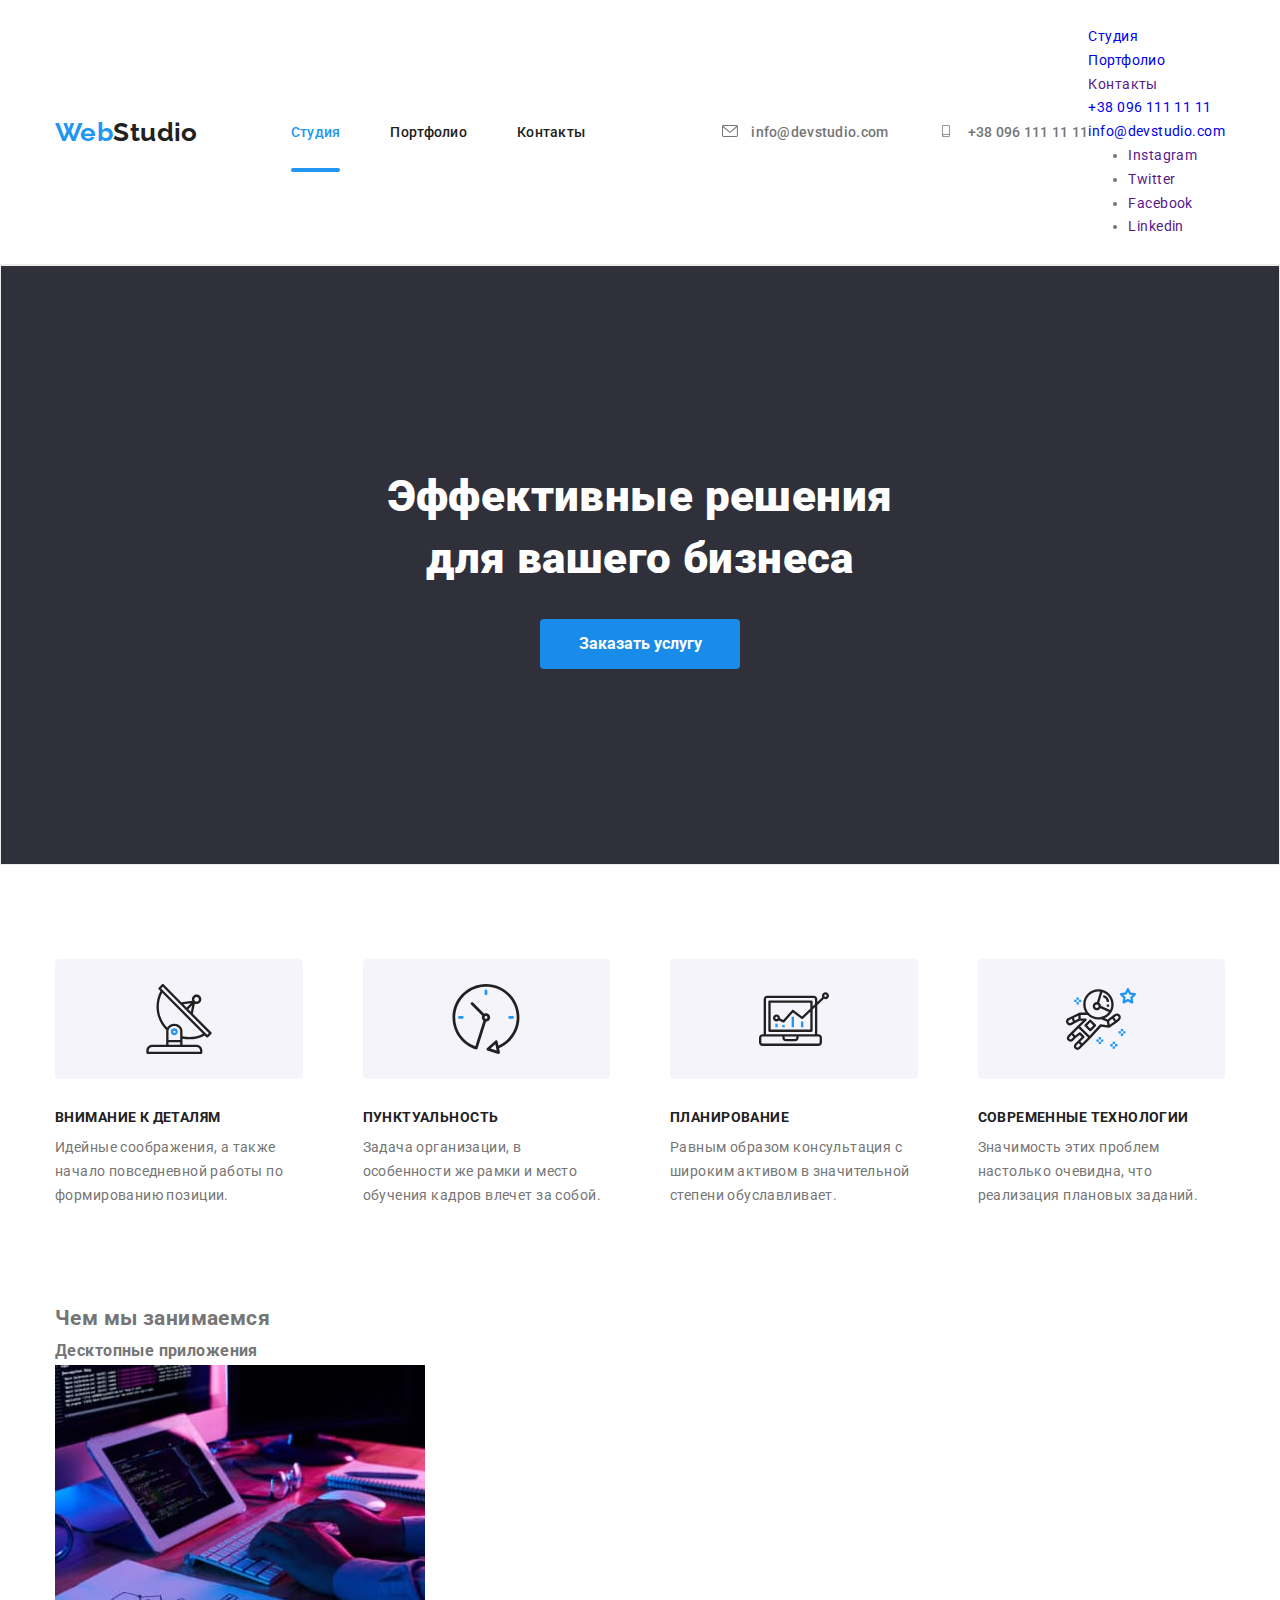
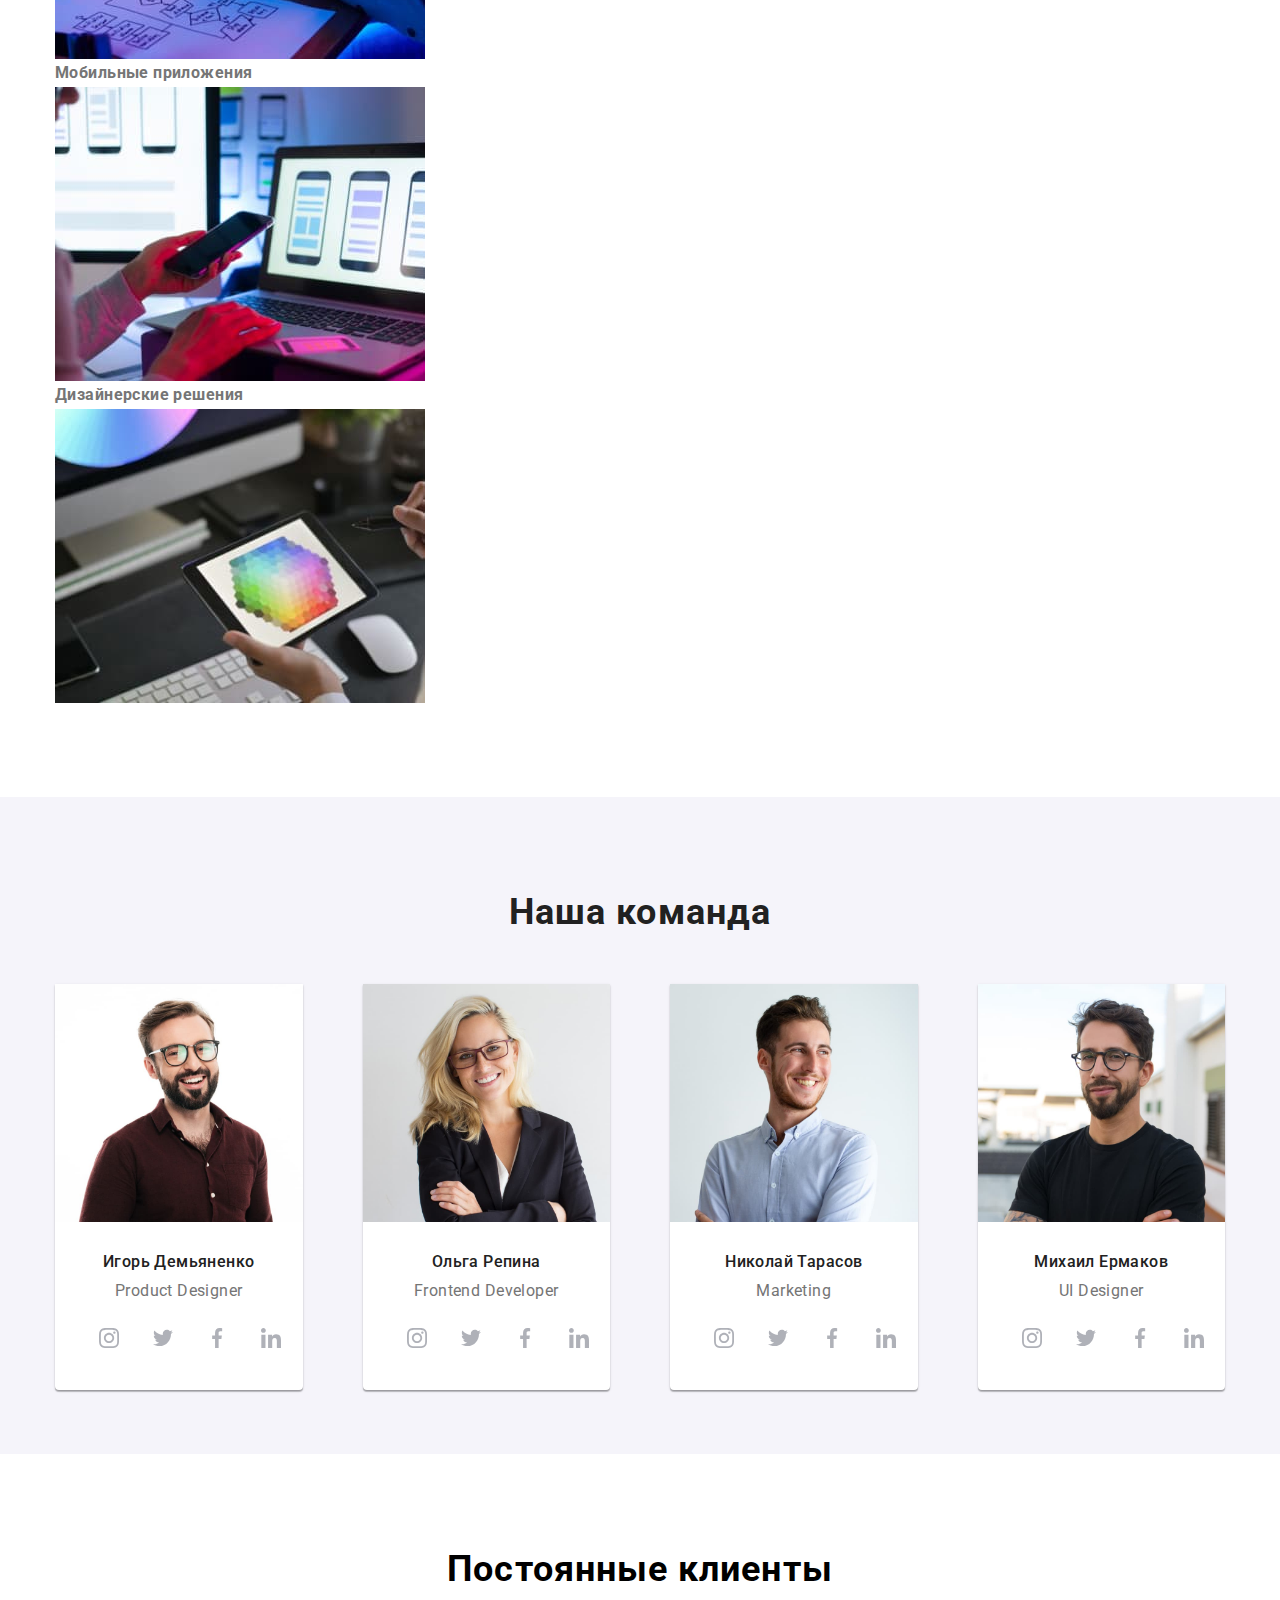
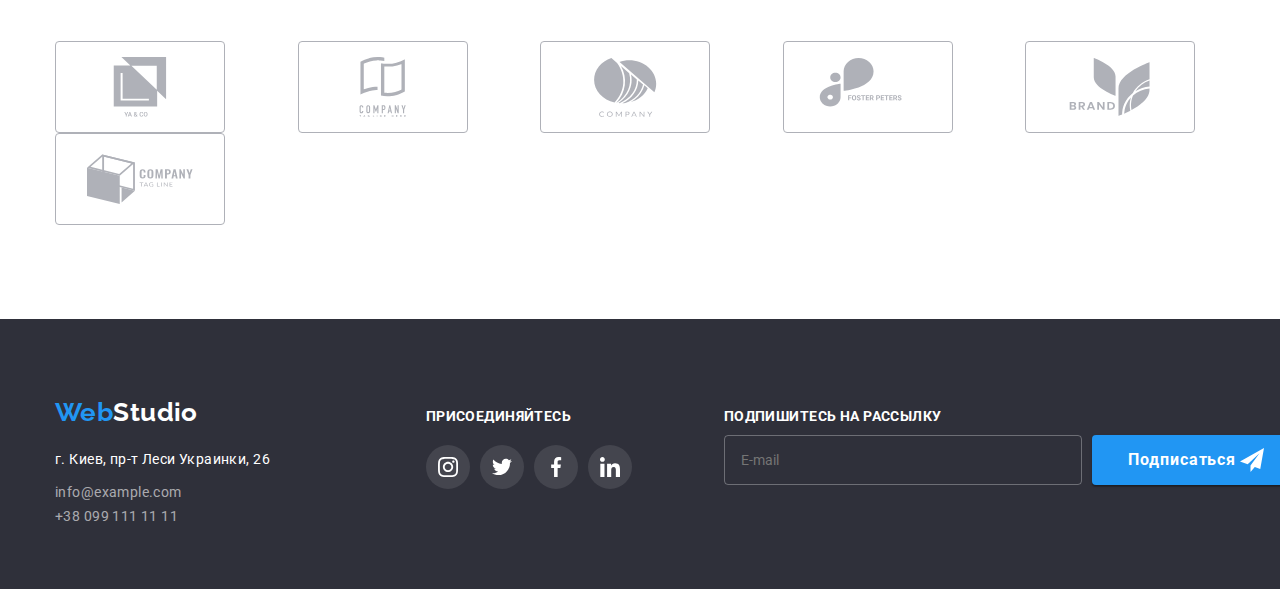
==== commit 6a49c18a: "Добавление всех медиаправил" ====
--- a/index.html
+++ b/index.html
@@ -621,7 +621,8 @@
 
     <footer class="footer">
       <div class="container footer__container">
-        <div>
+        <div class="tablet-wrap">
+          <div class="logo-wrap">
           <a href="./index.html" class="logo"
             ><span class="web">Web</span
             ><span class="logo--light">Studio</span></a
@@ -668,9 +669,11 @@
               </a>
             </li>
           </ul>
+          </div>
         </div>
         <div class="footer__join-container">
-          <h3>Подпишитесь на рассылку</h3>
+          <h3 class="footer__title">Подпишитесь на рассылку</h3>
+          <form>
           <div class="footer__join">
             <label class="footer-label">
               <input
@@ -688,6 +691,7 @@
               <use href="./images-studio/icons.svg#icon-send"></use>
             </svg>
           </div>
+          </form>
         </div>
       </div>
     </footer>
--- a/css/main.min.css
+++ b/css/main.min.css
@@ -1,2 +1,2 @@
-:root{--primary-text-color: #757575;--title-text-color: #212121;--accent-color: #2196f3;--background-button: #188ce8;--white-color: #ffffff;--background-color: #e5e5e5;--hero-background-color: #2f303a;--second-accent-color: #000000;--grid-background: #f5f4fa;--icon-color: #afb1b8}body{background-color:var(--title-color);color:var(--primary-text-color);font-family:Roboto, sans-serif;letter-spacing:0.03em;font-weight:400;font-size:14px;line-height:1.7}img{display:block;max-width:100%;height:auto}.list{list-style:none;padding:0;margin:0}h1,h2,h3,p,ul{margin-top:0;margin-bottom:0}a{text-decoration:none}.web{color:var(--accent-color)}.section{padding:60px 0px}@media screen and (min-width: 1200px){.section{padding:94px 0px}}.container{width:100%;margin:0 auto;padding-left:15px;padding-right:15px}@media screen and (min-width: 480px){.container{width:480px}}@media screen and (min-width: 768px){.container{width:768px}}@media screen and (min-width: 1200px){.container{width:1200px}}.header-container{display:flex;justify-content:space-between}.header{border-bottom:1px solid #ececec}.header__navigation{display:flex;align-items:center}.header__list{display:flex;justify-content:space-between;margin-left:93px}.header .logo{color:var(--second-accent-color);font-family:Raleway;font-weight:700;font-size:26px;line-height:1.2;text-decoration:none;transition-property:color;transition-duration:250ms;transition-timing-function:cubic-bezier(0.4, 0, 0.2, 1)}.header .logo:hover{color:var(--accent-color)}.header .logo--dark{color:var(--title-text-color)}.header .logo--light{color:var(--white-color)}.header__item,.header__contacts-item{margin-right:50px}.header__item:last-child,.header__contacts-item:last-child{margin-right:0}.header__link{display:block;color:var(--primary-text-color);letter-spacing:0.02em;padding-top:32px;padding-bottom:32px;position:relative;transition:color 250ms cubic-bezier(0.4, 0, 0.2, 1)}.header__link:hover,.header__link:focus{color:var(--accent-color)}.header__link,.header__contacts-link,.header__link.current{color:var(--title-text-color);font-weight:500;font-size:14px;line-height:1.2;text-decoration:none;transition-property:color;transition-duration:250ms;transition-timing-function:cubic-bezier(0.4, 0, 0.2, 1)}.header__contacts-link:hover,.header__contacts-link:focus{color:var(--accent-color)}.header__link.current{color:var(--accent-color)}.header__link.current::after{content:"";width:100%;height:4px;border-radius:2px;background-color:var(--accent-color);position:absolute;left:0;bottom:0}.header__contacts{display:flex;margin-left:auto;align-items:center}.header__contacts-link{color:var(--primary-text-color);text-decoration:none;transition:color 250ms cubic-bezier(0.4, 0, 0.2, 1)}.header__contacts-icon{fill:currentColor;margin-right:10px}.hero{display:flex;padding-top:0;text-align:center;padding-top:200px;padding-bottom:200px;border:1px solid #ececec}.hero__title{color:var(--white-color);font-weight:900;font-size:44px;line-height:1.36;text-align:center;letter-spacing:0.06em;margin-top:0;margin-bottom:30px;text-transform:uppercase}.hero__button{display:inline-block;border-radius:4px;border:4px transparent;color:var(--white-color);background-color:var(--background-button);min-width:200px;height:50px;font-family:inherit;font-weight:700;font-size:16px;line-height:1.87;cursor:pointer;transition:color 250ms cubic-bezier(0.4, 0, 0.2, 1),background-color 250ms cubic-bezier(0.4, 0, 0.2, 1)}.hero__button:hover,.hero__button:focus{color:var(--accent-color);background-color:var(--white-color)}.hero.section{margin-left:auto;margin-right:auto;max-width:1600px;height:600px;background-color:var(--hero-background-color);background-image:linear-gradient(rgba(47,48,58,0.4), rgba(47,48,58,0.4)),url(../images-studio/hero-bg-desk.jpg);background-repeat:no-repeat;background-size:cover;background-position:center}.feature__list{display:flex;flex-direction:row;flex-wrap:nowrap}.feature__item{width:270px;margin-right:30px}.feature__item:last-child{margin-right:0}.feature__title{color:var(--title-text-color);font-weight:700;font-size:14px;line-height:1.1;text-transform:uppercase;margin-bottom:10px}.feature__text{color:var(--text-color);font-size:14px;line-height:1.7}.feature__box{margin-bottom:30px;height:120px;display:flex;justify-content:center;align-items:center;background:#f5f4fa;border-radius:4px}.feature__icon{width:70px;height:70px}.work{padding-top:0px}.work__title{color:var(--title-text-color);font-weight:700;font-size:36px;line-height:1.2;text-align:center;margin-bottom:50px}.work__list{display:flex;justify-content:space-between}.work__item{position:relative}.work__item:last-child{margin-right:0}.work__mission{display:block;position:absolute;background-color:rgba(47,48,58,0.8);height:70px;width:370px;top:50%;left:50%;transform:translate(-50%, 110%)}.work__mission-title{font-style:normal;font-weight:700;font-size:14px;line-height:16px;text-align:center;letter-spacing:0.03em;text-transform:uppercase;color:#ffffff;align-items:center;padding:27px 82px 27px 83px}.team{display:flex;padding-top:94px;padding-bottom:94px;background-color:#f5f4fa;margin-bottom:0}.team__title{color:var(--title-text-color);font-weight:700;font-size:36px;line-height:1.2;text-align:center;margin-bottom:50px}.team__item{background-color:var(--white-color);margin-right:30px;border-radius:0px 0px 4px 4px;box-shadow:0px 1px 3px rgba(0,0,0,0.12),0px 1px 1px rgba(0,0,0,0.14),0px 2px 1px rgba(0,0,0,0.2)}.team__item:last-child{margin-right:0}.team__list{display:flex}.team__wrap{border-radius:0px 0px 4px 4px;padding-top:30px;padding-bottom:30px}.team__list-title{color:var(--title-text-color);font-weight:500;font-size:16px;line-height:1.19;text-align:center;margin-bottom:10px}.team__list-position{color:var(--text-color);font-size:16px;line-height:1.19;text-align:center;margin-bottom:16px}.team__item{margin-right:30px}.team__item:last-child{margin-right:0}.team__social-list{display:flex;list-style:none;align-items:center;padding-left:32px}.team__social-item+.team__social-item{margin-left:10px}.team__social-link{width:44px;height:44px;background-color:#ffffff;border-radius:50%;display:flex;justify-content:center;align-items:center;color:var(--icon-color);transition:background-color 250ms cubic-bezier(0.4, 0, 0.2, 1),color 250ms cubic-bezier(0.4, 0, 0.2, 1)}.team__social-link:hover,.team__social-link:focus{background-color:#2196f3;color:#ffffff}.team__social-icon{fill:currentColor}.clients.list{display:flex}.clients__title{text-align:center;margin-bottom:50px;font-weight:700;font-size:36px;line-height:1.1;letter-spacing:0.03em;color:var(--second-accent-color)}.clients__item{margin-right:30px}.clients__item:last-child{margin-right:0}.clients__link{display:flex;justify-content:center;align-items:center;width:170px;height:92px;border:1px solid #afb1b8;border-radius:4px;fill:#afb1b8;transition:border 250ms cubic-bezier(0.4, 0, 0.2, 1),color 250ms cubic-bezier(0.4, 0, 0.2, 1)}.clients__link:hover,.clients__link:focus{border:1px solid var(--accent-color);border-radius:4px;fill:var(--accent-color);border-color:var(--accent-color)}.clients__icon{transition:fill 250ms cubic-bezier(0.4, 0, 0.2, 1)}.clients__icon:hover,.clients__icon:focus{fill:var(--accent-color);border-color:var(--accent-color)}.footer{background-color:var(--hero-background-color);padding-top:60px;padding-bottom:60px}.footer__container{display:flex;align-items:baseline}.footer .logo{color:var(--white-color);margin-bottom:20px;display:flex;font-family:Raleway;text-decoration:none;font-weight:700;font-size:26px;line-height:1.19}.footer .logo:hover{color:var(--accent-color)}.footer__address,.footer__link{color:var(--white-color);font-style:normal;font-size:14px;line-height:1.7}.footer__link{color:rgba(255,255,255,0.6);display:block;text-decoration:none}.footer__link:hover,.footer__link:focus{color:var(--accent-color)}.footer__address{margin-bottom:9px}.footer__social-networks{margin-left:70px}.footer__join-container{align-items:baseline;margin-left:93px;width:570px;height:86px}.footer__join-container h3{color:#ffffff;font-weight:700;font-size:14px;line-height:1.14;letter-spacing:0.03em;text-transform:uppercase;margin-top:30px;margin-bottom:10px}.footer__join{position:relative;display:flex;align-items:center}.footer__join-button{display:block;font-weight:700;font-size:16px;line-height:1.87;letter-spacing:0.06em;align-items:center;text-align:center;color:#ffffff;background-color:var(--accent-color);padding:10px 56px 10px 36px;min-width:200px;justify-content:center;border-radius:4px;border:none;box-shadow:0px 1px 3px rgba(0,0,0,0.12),0px 1px 1px rgba(0,0,0,0.14),0px 2px 1px rgba(0,0,0,0.2);transition:background-color 250ms cubic-bezier(0.4, 0, 0.2, 1),color 250ms cubic-bezier(0.4, 0, 0.2, 1)}.footer__join-button:hover,.footer__join-button:focus{color:var(--accent-color);background-color:var(--title-text-color)}.footer__join-input{width:358px;height:50px;margin-right:12px;background-color:transparent;border:1px solid rgba(255,255,255,0.3);box-sizing:border-box;border-radius:4px;font-size:14px;outline:none;padding-left:16px;color:#ffffff}.footer__join-icon{position:absolute;right:28px;top:50%;transform:translateY(-50%);margin-left:10px;fill:#ffffff}.social__networks-title{color:var(--white-color);font-weight:700;font-size:14px;line-height:1.1;text-transform:uppercase}.social__networks-list{display:flex;width:205px;margin-top:20px;padding:0px}.social__networks-list:hover{border-color:var(--accent-color)}.social__networks-item:not(:last-child){margin-right:10px}.social__networks-link{display:flex;width:44px;height:44px;justify-content:center;align-items:center;background-color:rgba(255,255,255,0.1);border-radius:50%;transition:250ms cubic-bezier(0.4, 0, 0.2, 1)}.social__networks-link:hover,.social__networks-link:focus{background-color:var(--accent-color)}.social__networks-icon{fill:var(--white-color)}.social__networks-icon:hover,.social__networks-icon:focus{background-color:var(--accent-color)}.backdrop{position:fixed;height:100vh;width:100vw;top:0;left:50%;display:flex;align-items:center;justify-content:center;transform:translateX(-50%);background-color:rgba(0,0,0,0.2);transition:opacity 250ms cubic-bezier(0.4, 0, 0.2, 1)}.backdrop.is-hidden{opacity:0;visibility:hidden;pointer-events:none}.modal{position:absolute;top:50%;left:50%;transform:translate(-50%, -50%);min-height:581px;width:528px;background:#ffffff;box-shadow:0px 1px 3px rgba(0,0,0,0.12),0px 1px 1px rgba(0,0,0,0.14),0px 2px 1px rgba(0,0,0,0.2);border-radius:4px;transition:250ms cubic-bezier(0.4, 0, 0.2, 1);padding:40px}.modal__close-btn{position:absolute;top:8px;right:8px;padding:4px 3px 3px 3px;width:30px;height:30px;background-color:transparent;border:1px solid rgba(0,0,0,0.1);cursor:pointer;border-radius:50%;justify-content:center;text-align:center;transition:fill 250ms cubic-bezier(0.4, 0, 0.2, 1)}.modal__close-btn:hover{fill:var(--accent-color)}.modal__close-icon{position:absolute;left:17.22%;right:16.67%;top:20.67%;bottom:22.22%;color:#000;transition:fill 250ms cubic-bezier(0.4, 0, 0.2, 1)}.modal__title{font-style:normal;font-weight:700;font-size:20px;line-height:23px;text-align:center;letter-spacing:0.03em;color:var(--title-text-color);margin-bottom:20px}.modal__input{width:100%;height:40px;border:1px solid rgba(33,33,33,0.2);padding-left:25px;border-radius:4px;padding:10px;padding-left:42px;color:var(--accent-color);font-size:14px;outline:none;transition:border 250ms cubic-bezier(0.4, 0, 0.2, 1)}.modal__input:focus{border-color:var(--accent-color)}.modal__input:focus+.input-icon{fill:var(--accent-color)}.modal__field{margin-bottom:10px}.modal__label{font-style:normal;font-weight:400;font-size:12px;line-height:1.17;letter-spacing:0.01em;display:block;position:relative;margin-bottom:4px;color:var(--primary-text-color)}.modal__text{width:100%;height:120px;border:1px solid rgba(33,33,33,0.2);box-sizing:border-box;border-radius:4px;padding:10px;color:var(--accent-color);font-size:14px;outline:none;resize:none;transition:border 250ms cubic-bezier(0.4, 0, 0.2, 1)}.modal__text:focus{border-color:var(--accent-color)}.modal__check:checked+.check-text span{background-color:var(--accent-color);border-color:transparent}.modal__check.visually-hidden{visibility:hidden;position:absolute}.modal__policy{display:flex}.input-wrap{position:relative}.input-icon{position:absolute;left:12px;top:50%;transform:translateY(-50%);transition:color 250ms cubic-bezier(0.4, 0, 0.2, 1)}.check-text{display:flex;font-style:normal;font-weight:normal;font-size:14px;line-height:1.71;letter-spacing:0.03em;color:var(--primary-text-color);transition:background-color 250ms cubic-bezier(0.4, 0, 0.2, 1),border 250ms cubic-bezier(0.4, 0, 0.2, 1)}.check-text span{width:16px;height:15px;border:2px solid var(--title-text-color);border-radius:2px;margin-right:5px;display:flex;align-items:center;justify-content:center}.icon-check{fill:transparent}.check-link{font-style:normal;font-weight:400;font-size:14px;line-height:1.71;letter-spacing:0.03em;text-decoration-line:underline;color:var(--accent-color)}.submit-btn{display:block;font-weight:700;font-size:16px;line-height:1.87;letter-spacing:0.06em;align-items:center;display:block;text-align:center;color:#ffffff;background-color:var(--accent-color);padding:10px 56px;min-width:200px;margin-top:30px;margin-left:124px;margin-right:124px;justify-content:center;border-radius:4px;border:none;box-shadow:0px 1px 3px rgba(0,0,0,0.12),0px 1px 1px rgba(0,0,0,0.14),0px 2px 1px rgba(0,0,0,0.2);transition:color 250ms cubic-bezier(0.4, 0, 0.2, 1),background-color 250ms cubic-bezier(0.4, 0, 0.2, 1)}.submit-btn:hover,.submit-btn:focus{color:var(--accent-color);background-color:#ffffff}.gallery__menu{display:flex;justify-content:center;margin-bottom:50px}.gallery__item{margin-right:8px}.gallery__button{color:var(--title-text-color);background-color:var(--grid-background);font-family:inherit;font-weight:500;font-size:16px;line-height:1.6;padding:6px 22px;border-radius:4px;border-color:transparent;min-height:38px;cursor:pointer;transition:color 250ms cubic-bezier(0.4, 0, 0.2, 1),background-color 250ms cubic-bezier(0.4, 0, 0.2, 1)}.gallery__button:hover,.gallery__button:focus{color:var(--white-color);background-color:var(--accent-color);box-shadow:0px 4px 4px rgba(0,0,0,0.25)}.gallery__item:last-child{margin-right:0px}.projects__container{display:flex;flex-wrap:wrap}.projects__list .projects__wrap{padding:20px 24px}.projects__wrap{padding:30px 30px 16px 30px;border:1px solid #eeeeee;border-top:0px}.projects__thumb{position:relative;overflow:hidden}.projects__card{border:1px solid #eeeeee;background-color:#ffffff}.projects__card:hover .projects__modal{opacity:1;transform:translateY(0%)}.projects__modal{display:block;position:absolute;top:0;padding:63px 24px;background-color:rgba(33,150,243,0.9);width:100%;height:100%;opacity:0;transition:transform 250ms cubic-bezier(0.4, 0, 0.2, 1),opacity 250ms cubic-bezier(0.4, 0, 0.2, 1);transform:translateY(100%)}.projects__modal p{font-style:normal;font-weight:400;font-size:18px;line-height:1.56;letter-spacing:0.03em;color:#ffffff;transform:translateY(0%)}.projects__list{display:flex;flex-wrap:wrap}.projects__item{width:370px;font-size:16px;line-height:1.8;margin-right:30px;margin-bottom:30px;width:370px;width:calc((100% - 2 * 30px) / 3)}.projects__item:hover,.projects__item:focus{box-shadow:0px 1px 1px rgba(0,0,0,0.12),0px 4px 4px rgba(0,0,0,0.06),1px 4px 6px rgba(0,0,0,0.16)}.projects__item:nth-child(3n){margin-right:0}.projects__item:nth-last-child(-n+3){margin-bottom:0}.projects__name{color:var(--title-text-color);font-weight:700;font-size:18px;line-height:2;letter-spacing:0.06em}.projects__info{color:var(--text-color);font-size:16px;line-height:1.87}
+:root{--primary-text-color: #757575;--title-text-color: #212121;--accent-color: #2196f3;--background-button: #188ce8;--white-color: #ffffff;--background-color: #e5e5e5;--hero-background-color: #2f303a;--second-accent-color: #000000;--grid-background: #f5f4fa;--icon-color: #afb1b8}body{background-color:var(--title-color);color:var(--primary-text-color);font-family:Roboto, sans-serif;letter-spacing:0.03em;font-weight:400;font-size:14px;line-height:1.7}img{display:block;max-width:100%;height:auto}.list{list-style:none;padding:0;margin:0}h1,h2,h3,p,ul{margin-top:0;margin-bottom:0}a{text-decoration:none}.web{color:var(--accent-color)}.section{padding:60px 0px}@media screen and (min-width: 1200px){.section{padding:94px 0px}}.container{width:100%;margin:0 auto;padding-left:15px;padding-right:15px}@media screen and (min-width: 480px){.container{width:480px}}@media screen and (min-width: 768px){.container{width:768px}}@media screen and (min-width: 1200px){.container{width:1200px}}.header-container{display:flex;align-items:center}@media screen and (min-width: 768px){.header-container{padding-top:20px;padding-bottom:20px;display:flex}}@media screen and (min-width: 1200px){.header-container{padding-top:25px;padding-bottom:25px;display:flex;justify-content:space-between}}.header{border-bottom:1px solid #ececec}.header__navigation{display:flex;align-items:center}.header__list{display:none}@media screen and (min-width: 768px){.header__list{display:flex}}@media screen and (min-width: 1200px){.header__list{display:flex}}.header .logo{color:var(--second-accent-color);font-family:Raleway;font-weight:700;font-size:26px;line-height:1.2;text-decoration:none;transition-property:color;transition-duration:250ms;transition-timing-function:cubic-bezier(0.4, 0, 0.2, 1)}.header .logo:hover{color:var(--accent-color)}.header .logo--dark{color:var(--title-text-color)}.header .logo--light{color:var(--white-color)}@media screen and (min-width: 768px){.header .logo{font-size:24px;line-height:1.1;margin-right:88px}}@media screen and (min-width: 1200px){.header .logo{margin-right:93px;font-size:26px}}.header .logo:hover,.header .logo:focus{color:var(--accent-color)}.header__item{display:flex}@media screen and (min-width: 1200px){.header__item{margin-right:10px}}.header__item,.header__contacts-item{margin-right:50px}.header__item:last-child,.header__contacts-item:last-child{margin-right:0}.header__link{display:block;color:var(--primary-text-color);letter-spacing:0.02em;padding-top:32px;padding-bottom:32px;position:relative;transition:color 250ms cubic-bezier(0.4, 0, 0.2, 1)}.header__link:hover,.header__link:focus{color:var(--accent-color)}.header__link,.header__contacts-link,.header__link.current{color:var(--title-text-color);font-weight:500;font-size:14px;line-height:1.2;text-decoration:none;transition-property:color;transition-duration:250ms;transition-timing-function:cubic-bezier(0.4, 0, 0.2, 1)}.header__contacts-link:hover,.header__contacts-link:focus{color:var(--accent-color)}.header__link.current{color:var(--accent-color)}.header__link.current::after{content:"";width:100%;height:4px;border-radius:2px;background-color:var(--accent-color);position:absolute;left:0;bottom:0}.header__contacts{font-weight:500;font-size:14px;line-height:1.1;letter-spacing:.02em;color:var(--title-text-color);text-decoration:none;transition-property:color;transition-duration:250ms;transition-timing-function:cubic-bezier(0.4, 0, 0.2, 1);display:none;margin-left:auto}@media screen and (min-width: 768px){.header__contacts{display:block}}@media screen and (min-width: 1200px){.header__contacts{display:flex;align-items:center}}.header__contacts-link{color:var(--primary-text-color);text-decoration:none;transition:color 250ms cubic-bezier(0.4, 0, 0.2, 1)}@media screen and (min-width: 768px) and (max-width: 1200px){.header__contacts-link{margin-bottom:10px}}.header__contacts-icon{fill:currentColor;margin-right:10px;width:14px;height:10px}@media screen and (min-width: 1200px){.header__contacts-icon{width:16px;height:12px}}.header .menu-btn{border:none;background-color:transparent;padding:0;margin-left:auto;display:block;z-index:10}@media screen and (min-width: 768px){.header .menu-btn{display:none}}@media screen and (min-width: 1200px){.header .menu-btn{display:none}}.header .menu-btn-icon{display:block}.header .icon-close{display:none}.header .menu-btn.is-open .icon-close{display:block}.header .menu-btn.is-open .icon-open{display:none}.hero{display:flex;padding-top:118px;padding-bottom:118px;text-align:center;padding-top:200px;padding-bottom:200px;border:1px solid #ececec}@media screen and (min-width: 1199px){.hero{padding-top:200px;padding-bottom:200px}}.hero__title{font-weight:900;font-size:26px;line-height:1.6;color:var(--white-color);margin-bottom:30px}@media screen and (min-width: 1200px){.hero__title{font-size:44px;line-height:1.4;text-align:center}}.hero__button{display:inline-block;border-radius:4px;border:4px transparent;color:var(--white-color);background-color:var(--background-button);min-width:200px;height:50px;font-family:inherit;font-weight:700;font-size:16px;line-height:1.87;cursor:pointer;transition:color 250ms cubic-bezier(0.4, 0, 0.2, 1),background-color 250ms cubic-bezier(0.4, 0, 0.2, 1)}.hero__button:hover,.hero__button:focus{color:var(--accent-color);background-color:var(--white-color)}.hero.section{margin-left:auto;margin-right:auto;max-width:1600px;height:600px;background-color:var(--hero-background-color);background-image:linear-gradient(rgba(47,48,58,0.4), rgba(47,48,58,0.4)),url(../images-studio/hero-bg-desk.jpg);background-repeat:no-repeat;background-size:cover;background-position:center}@media screen and (min-device-pixel-ratio: 2), screen and (-moz-min-device-pixel-ratio: 2), screen and (-o-min-device-pixel-ratio: 2 / 1), screen and (-webkit-min-device-pixel-ratio: 2), screen and (min-resolution: 192dpi), screen and (min-resolution: 2dppx){.hero.section{background-image:linear-gradient(rgba(47,48,58,0.4), rgba(47,48,58,0.4)),url(../images-studio/hero/hero-bg@2x-sm.jpg)}}@media screen and (min-width: 768px){.hero.section{background-color:var(--hero-background-color);background-image:linear-gradient(rgba(47,48,58,0.4), rgba(47,48,58,0.4)),url(../images-studio/hero/hero-bg-md.jpg)}}@media screen and (min-width: 768px) and (min-device-pixel-ratio: 2), screen and (min-width: 768px) and (-moz-min-device-pixel-ratio: 2), screen and (min-width: 768px) and (-o-min-device-pixel-ratio: 2 / 1), screen and (min-width: 768px) and (-webkit-min-device-pixel-ratio: 2), screen and (min-width: 768px) and (min-resolution: 192dpi), screen and (min-width: 768px) and (min-resolution: 2dppx){.hero.section{background-image:linear-gradient(rgba(47,48,58,0.4), rgba(47,48,58,0.4)),url(../images-studio/hero/hero-bg@2x-md.jpg)}}@media screen and (min-width: 1200px){.hero.section{margin-left:auto;margin-right:auto;max-width:1600px;background-color:var(--hero-background-color);background-image:linear-gradient(rgba(47,48,58,0.4), rgba(47,48,58,0.4)),url(../images-studio/hero/hero-bg-lg.jpg)}}@media screen and (min-width: 1200px) and (min-device-pixel-ratio: 2), screen and (min-width: 1200px) and (-moz-min-device-pixel-ratio: 2), screen and (min-width: 1200px) and (-o-min-device-pixel-ratio: 2 / 1), screen and (min-width: 1200px) and (-webkit-min-device-pixel-ratio: 2), screen and (min-width: 1200px) and (min-resolution: 192dpi), screen and (min-width: 1200px) and (min-resolution: 2dppx){.hero.section{background-image:linear-gradient(rgba(47,48,58,0.4), rgba(47,48,58,0.4)),url(../images-studio/hero/hero-bg@2x-lg.jpg)}}@media screen and (min-width: 768px){.feature__list{display:flex;flex-wrap:wrap;margin-left:-30px;margin-bottom:30px}}@media screen and (min-width: 1200px){.feature__list{display:flex;flex-wrap:nowrap;margin-left:-30px;margin-bottom:0}}.feature__item{width:270px;margin-right:30px}.feature__item:last-child{margin-right:0}@media screen and (min-width: 768px){.feature__item{width:calc(100% / 2 - 30px);margin-left:30px;width:354px}}@media screen and (min-width: 1200px){.feature__item{margin-bottom:0}}.feature__title{color:var(--title-text-color);font-weight:700;font-size:14px;line-height:1.2;letter-spacing:.03em;text-transform:uppercase;margin-bottom:10px}@media screen and (min-width: 768px){.feature__title{text-align:start}}.feature__text{color:var(--text-color);font-size:14px;line-height:1.7}.feature__box{margin-bottom:30px;height:120px;display:flex;justify-content:center;align-items:center;background:#f5f4fa;border-radius:4px}.feature__icon{width:70px;height:70px}.work.visually-hidden{padding-top:0px}@media screen and (max-width: 1199px){.work.visually-hidden{display:none}}.work.visually-hidden__title{color:var(--title-text-color);font-weight:700;font-size:36px;line-height:1.2;text-align:center;margin-bottom:50px}@media screen and (min-width: 1200px){.work.visually-hidden__title{font-weight:700;font-size:36px;line-height:1.2;letter-spacing:.03em;margin-bottom:50px}}.work.visually-hidden__list{display:flex;justify-content:space-between}.work.visually-hidden__item{position:relative}.work.visually-hidden__item:last-child{margin-right:0}.work.visually-hidden__mission{display:block;position:absolute;background-color:rgba(47,48,58,0.8);height:70px;width:370px;top:50%;left:50%;transform:translate(-50%, 110%)}.work.visually-hidden__mission-title{font-style:normal;font-weight:700;font-size:14px;line-height:16px;text-align:center;letter-spacing:0.03em;text-transform:uppercase;color:#ffffff;align-items:center;padding:27px 82px 27px 83px}.team{display:flex;padding-top:94px;padding-bottom:94px;background-color:#f5f4fa;margin-bottom:0}.team__title{color:var(--title-text-color);font-weight:700;font-size:28px;line-height:1.2;text-align:center;margin-bottom:50px}@media screen and (min-width: 1200px){.team__title{font-weight:700;font-size:36px;line-height:1.2;letter-spacing:.03em;margin-bottom:50px}}.team__item{background-color:var(--white-color);margin-right:30px;border-radius:0px 0px 4px 4px;box-shadow:0px 1px 3px rgba(0,0,0,0.12),0px 1px 1px rgba(0,0,0,0.14),0px 2px 1px rgba(0,0,0,0.2)}.team__item:last-child{margin-right:0}@media screen and (min-width: 768px){.team__item{width:354px;margin-left:30px;margin-right:0px}}@media screen and (min-width: 768px){.team__list{display:flex;flex-wrap:wrap;justify-content:space-between;margin-left:-30px}}@media screen and (min-width: 1200px){.team__list{display:flex;flex-wrap:nowrap;margin-bottom:-30px}}.team__wrap{border-radius:0px 0px 4px 4px;padding-top:30px;padding-bottom:30px}.team__list-title{color:var(--title-text-color);font-weight:500;font-size:16px;line-height:1.19;text-align:center;margin-bottom:10px}.team__list-position{color:var(--text-color);font-size:16px;line-height:1.19;text-align:center;margin-bottom:16px}.team__item{margin-right:30px}.team__item:last-child{margin-right:0}.team__social-list{display:flex;list-style:none;align-items:center;padding-left:32px}.team__social-item+.team__social-item{margin-left:10px}.team__social-link{width:44px;height:44px;background-color:#ffffff;border-radius:50%;display:flex;justify-content:center;align-items:center;color:var(--icon-color);transition:background-color 250ms cubic-bezier(0.4, 0, 0.2, 1),color 250ms cubic-bezier(0.4, 0, 0.2, 1)}.team__social-link:hover,.team__social-link:focus{background-color:#2196f3;color:#ffffff}.team__social-icon{fill:currentColor}.clients.list{display:flex;flex-wrap:wrap;justify-content:space-between}@media screen and (min-width: 1200px){.clients.list{margin-left:-30px}}.clients__title{text-align:center;margin-bottom:50px;font-weight:700;font-size:28px;line-height:1.2;letter-spacing:.03em;line-height:1.1;letter-spacing:0.03em;color:var(--second-accent-color)}@media screen and (min-width: 1200px){.clients__title{font-weight:700;font-size:36px;line-height:1.2;letter-spacing:.03em;margin-bottom:50px}}.clients__item{margin-right:30px}.clients__item:last-child{margin-right:0}@media screen and (min-width: 768px){.clients__item{width:calc(100% / 3 - 30px)}}@media screen and (min-width: 1200px){.clients__item{width:calc(100% / 6 - 30px);margin-left:30px;margin-bottom:0}}.clients__link{display:flex;justify-content:center;align-items:center;width:170px;height:92px;border:1px solid #afb1b8;border-radius:4px;fill:#afb1b8;transition:border 250ms cubic-bezier(0.4, 0, 0.2, 1),color 250ms cubic-bezier(0.4, 0, 0.2, 1)}.clients__link:hover,.clients__link:focus{border:1px solid var(--accent-color);border-radius:4px;fill:var(--accent-color);border-color:var(--accent-color)}.clients__icon{transition:fill 250ms cubic-bezier(0.4, 0, 0.2, 1)}.clients__icon:hover,.clients__icon:focus{fill:var(--accent-color);border-color:var(--accent-color)}.footer{background-color:var(--hero-background-color);padding-top:60px;padding-bottom:60px}.footer__container{display:flex;align-items:baseline}@media screen and (min-width: 1200px){.footer__container{display:flex;align-items:baseline}}.footer .logo{color:var(--white-color);margin-bottom:20px;display:flex;font-family:Raleway;text-decoration:none;font-weight:700;font-size:26px;line-height:1.19}.footer .logo:hover{color:var(--accent-color)}@media screen and (min-width: 768px){.footer .logo{font-size:24px;line-height:1.1;margin-right:88px}}@media screen and (min-width: 1200px){.footer .logo{font-size:26px;line-height:1.2}}.footer .logo:hover,.footer .logo:focus{color:var(--accent-color)}.footer .logo-wrap{text-align:center;margin-bottom:60px}@media screen and (min-width: 768px){.footer .logo-wrap{margin-bottom:0}}@media screen and (min-width: 1200px){.footer .logo-wrap{margin-right:70px;text-align:start}}.footer .tablet-wrap{margin-bottom:60px}@media screen and (min-width: 768px){.footer .tablet-wrap{display:flex;justify-content:space-around;align-items:baseline}}@media screen and (min-width: 1200px){.footer .tablet-wrap{margin-bottom:0}}.footer__address,.footer__link{color:var(--white-color);font-style:normal;font-size:14px;line-height:1.7}.footer__link{color:rgba(255,255,255,0.6);display:block;text-decoration:none}.footer__link:hover,.footer__link:focus{color:var(--accent-color)}.footer__address{margin-bottom:9px}.footer__social-networks{margin-left:70px;text-align:center}@media screen and (min-width: 1200px){.footer__social-networks{text-align:start}}.footer__join-container{align-items:baseline;margin-left:93px;width:570px;height:86px}.footer__join-container h3{color:#ffffff;font-weight:700;font-size:14px;line-height:1.14;letter-spacing:0.03em;text-transform:uppercase;margin-top:30px;margin-bottom:10px}@media screen and (min-width: 768px){.footer__join-container{display:inline-block;margin-left:180px}}@media screen and (min-width: 1200px){.footer__join-container{margin-left:93px;text-align:start}}.footer__title{font-weight:700;font-size:14px;line-height:1.1;letter-spacing:.03em;text-transform:uppercase;margin-bottom:20px;color:var(--white-color)}.footer__join{position:relative;display:flex;align-items:center}.footer__join-button{display:block;font-weight:700;font-size:16px;line-height:1.87;letter-spacing:0.06em;align-items:center;text-align:center;color:#ffffff;background-color:var(--accent-color);padding:10px 56px 10px 36px;min-width:200px;justify-content:center;border-radius:4px;border:none;box-shadow:0px 1px 3px rgba(0,0,0,0.12),0px 1px 1px rgba(0,0,0,0.14),0px 2px 1px rgba(0,0,0,0.2);transition:background-color 250ms cubic-bezier(0.4, 0, 0.2, 1),color 250ms cubic-bezier(0.4, 0, 0.2, 1)}.footer__join-button:hover,.footer__join-button:focus{color:var(--accent-color);background-color:var(--title-text-color)}.footer__join-input{width:358px;height:50px;margin-right:12px;background-color:transparent;border:1px solid rgba(255,255,255,0.3);box-sizing:border-box;border-radius:4px;font-size:14px;outline:none;padding-left:16px;color:#ffffff}@media screen and (min-width: 768px){.footer__join-input{width:100%;max-width:450px}}@media screen and (min-width: 1200px){.footer__join-input{width:358px;min-height:50px;margin-right:10px;margin-bottom:0}}.footer__join-icon{position:absolute;right:28px;top:50%;transform:translateY(-50%);margin-left:10px;fill:#ffffff}.social__networks-title{color:var(--white-color);font-weight:700;font-size:14px;line-height:1.1;text-transform:uppercase}@media screen and (min-width: 1200px){.social__networks-title{text-align:start}}.social__networks-list{display:flex;width:205px;margin-top:20px;padding:0px}.social__networks-list:hover{border-color:var(--accent-color)}.social__networks-item:not(:last-child){margin-right:10px}.social__networks-link{display:flex;width:44px;height:44px;justify-content:center;align-items:center;background-color:rgba(255,255,255,0.1);border-radius:50%;transition:250ms cubic-bezier(0.4, 0, 0.2, 1)}.social__networks-link:hover,.social__networks-link:focus{background-color:var(--accent-color)}.social__networks-icon{fill:var(--white-color)}.social__networks-icon:hover,.social__networks-icon:focus{background-color:var(--accent-color)}.backdrop{position:fixed;height:100vh;width:100vw;top:0;left:50%;display:flex;align-items:center;justify-content:center;transform:translateX(-50%);background-color:rgba(0,0,0,0.2);transition:opacity 250ms cubic-bezier(0.4, 0, 0.2, 1)}.backdrop.is-hidden{opacity:0;visibility:hidden;pointer-events:none}.modal{position:absolute;top:50%;left:50%;transform:translate(-50%, -50%);min-height:581px;width:528px;background:#ffffff;box-shadow:0px 1px 3px rgba(0,0,0,0.12),0px 1px 1px rgba(0,0,0,0.14),0px 2px 1px rgba(0,0,0,0.2);border-radius:4px;transition:250ms cubic-bezier(0.4, 0, 0.2, 1);padding:40px}.modal__close-btn{position:absolute;top:8px;right:8px;padding:4px 3px 3px 3px;width:30px;height:30px;background-color:transparent;border:1px solid rgba(0,0,0,0.1);cursor:pointer;border-radius:50%;justify-content:center;text-align:center;transition:fill 250ms cubic-bezier(0.4, 0, 0.2, 1)}.modal__close-btn:hover{fill:var(--accent-color)}.modal__close-icon{position:absolute;left:17.22%;right:16.67%;top:20.67%;bottom:22.22%;color:#000;transition:fill 250ms cubic-bezier(0.4, 0, 0.2, 1)}.modal__title{font-style:normal;font-weight:700;font-size:20px;line-height:23px;text-align:center;letter-spacing:0.03em;color:var(--title-text-color);margin-bottom:20px}.modal__input{width:100%;height:40px;border:1px solid rgba(33,33,33,0.2);padding-left:25px;border-radius:4px;padding:10px;padding-left:42px;color:var(--accent-color);font-size:14px;outline:none;transition:border 250ms cubic-bezier(0.4, 0, 0.2, 1)}.modal__input:focus{border-color:var(--accent-color)}.modal__input:focus+.input-icon{fill:var(--accent-color)}.modal__field{margin-bottom:10px}.modal__label{font-style:normal;font-weight:400;font-size:12px;line-height:1.17;letter-spacing:0.01em;display:block;position:relative;margin-bottom:4px;color:var(--primary-text-color)}.modal__text{width:100%;height:120px;border:1px solid rgba(33,33,33,0.2);box-sizing:border-box;border-radius:4px;padding:10px;color:var(--accent-color);font-size:14px;outline:none;resize:none;transition:border 250ms cubic-bezier(0.4, 0, 0.2, 1)}.modal__text:focus{border-color:var(--accent-color)}.modal__check:checked+.check-text span{background-color:var(--accent-color);border-color:transparent}.modal__check.visually-hidden{visibility:hidden;position:absolute}.modal__policy{display:flex}@media screen and (min-width: 480px){.modal{width:450px}}.input-wrap{position:relative}.input-icon{position:absolute;left:12px;top:50%;transform:translateY(-50%);transition:color 250ms cubic-bezier(0.4, 0, 0.2, 1)}.check-text{display:flex;font-style:normal;font-weight:normal;font-size:14px;line-height:1.71;letter-spacing:0.03em;color:var(--primary-text-color);transition:background-color 250ms cubic-bezier(0.4, 0, 0.2, 1),border 250ms cubic-bezier(0.4, 0, 0.2, 1)}.check-text span{width:16px;height:15px;border:2px solid var(--title-text-color);border-radius:2px;margin-right:5px;display:flex;align-items:center;justify-content:center}@media screen and (min-width: 1200px){.check-text{font-size:14px;line-height:1.7;margin-left:8px}}.icon-check{fill:transparent}.check-link{font-style:normal;font-weight:400;font-size:14px;line-height:1.71;letter-spacing:0.03em;text-decoration-line:underline;color:var(--accent-color)}.submit-btn{display:block;font-weight:700;font-size:16px;line-height:1.87;letter-spacing:0.06em;align-items:center;display:block;text-align:center;color:#ffffff;background-color:var(--accent-color);padding:10px 56px;min-width:200px;margin-top:30px;margin-left:124px;margin-right:124px;justify-content:center;border-radius:4px;border:none;box-shadow:0px 1px 3px rgba(0,0,0,0.12),0px 1px 1px rgba(0,0,0,0.14),0px 2px 1px rgba(0,0,0,0.2);transition:color 250ms cubic-bezier(0.4, 0, 0.2, 1),background-color 250ms cubic-bezier(0.4, 0, 0.2, 1)}.submit-btn:hover,.submit-btn:focus{color:var(--accent-color);background-color:#ffffff}.gallery__menu{display:flex;flex-wrap:wrap;margin-bottom:40px}@media screen and (min-width: 768px){.gallery__menu{margin-bottom:30px;justify-content:center}}@media screen and (min-width: 1200px){.gallery__menu{margin-bottom:50px}}.gallery__item{margin-right:8px}.gallery__item:last-child{margin-right:0px}@media screen and (max-width: 767px){.gallery__item{margin-bottom:15px}.gallery__item:nth-last-child(-n+2){margin-bottom:0px}}.gallery__button{color:var(--title-text-color);background-color:var(--grid-background);font-family:inherit;font-weight:500;font-size:16px;line-height:1.6;padding:6px 22px;border-radius:4px;border-color:transparent;min-height:38px;cursor:pointer;transition:color 250ms cubic-bezier(0.4, 0, 0.2, 1),background-color 250ms cubic-bezier(0.4, 0, 0.2, 1)}.gallery__button:hover,.gallery__button:focus{color:var(--white-color);background-color:var(--accent-color);box-shadow:0px 4px 4px rgba(0,0,0,0.25)}.gallery__item:last-child{margin-right:0px}.projects__container{display:flex;flex-wrap:wrap}.projects__list .projects__wrap{padding:20px 24px}.projects__wrap{padding:30px 30px 16px 30px;border:1px solid #eeeeee;border-top:0px}.projects__thumb{position:relative;overflow:hidden}.projects__card{border:1px solid #eeeeee;background-color:#ffffff}.projects__card:hover .projects__modal{opacity:1;transform:translateY(0%)}.projects__modal{display:block;position:absolute;top:0;padding:63px 24px;background-color:rgba(33,150,243,0.9);width:100%;height:100%;opacity:0;transition:transform 250ms cubic-bezier(0.4, 0, 0.2, 1),opacity 250ms cubic-bezier(0.4, 0, 0.2, 1);transform:translateY(100%)}.projects__modal p{font-style:normal;font-weight:400;font-size:18px;line-height:1.56;letter-spacing:0.03em;color:#ffffff;transform:translateY(0%)}.projects__list{display:flex;flex-wrap:wrap}@media screen and (min-width: 768px){.projects__list{margin-right:-30px}}.projects__item{width:100%;font-size:16px;line-height:1.8;margin-right:30px;margin-bottom:30px}@media screen and (max-width: 767px){.projects__item:last-child{margin-bottom:0}}@media screen and (min-width: 768px){.projects__item{width:calc((100% - 60px) / 2)}.projects__item:nth-child(odd){margin-right:30px}.projects__item:last-child{margin:0}}@media screen and (min-width: 1200px){.projects__item{margin-right:30px;width:calc((100% - 90px) / 3)}.projects__item:nth-last-child(-n+3){margin-bottom:0}.projects__item:nth-child(3n){margin-right:0}}.projects__name{color:var(--title-text-color)}@media screen and (min-width: 768px){.projects__name{font-weight:700;font-size:18px;line-height:2;letter-spacing:.06em;margin-bottom:4px}}.projects__info{color:var(--text-color);font-size:16px;line-height:1.87}
 /*# sourceMappingURL=main.min.css.map */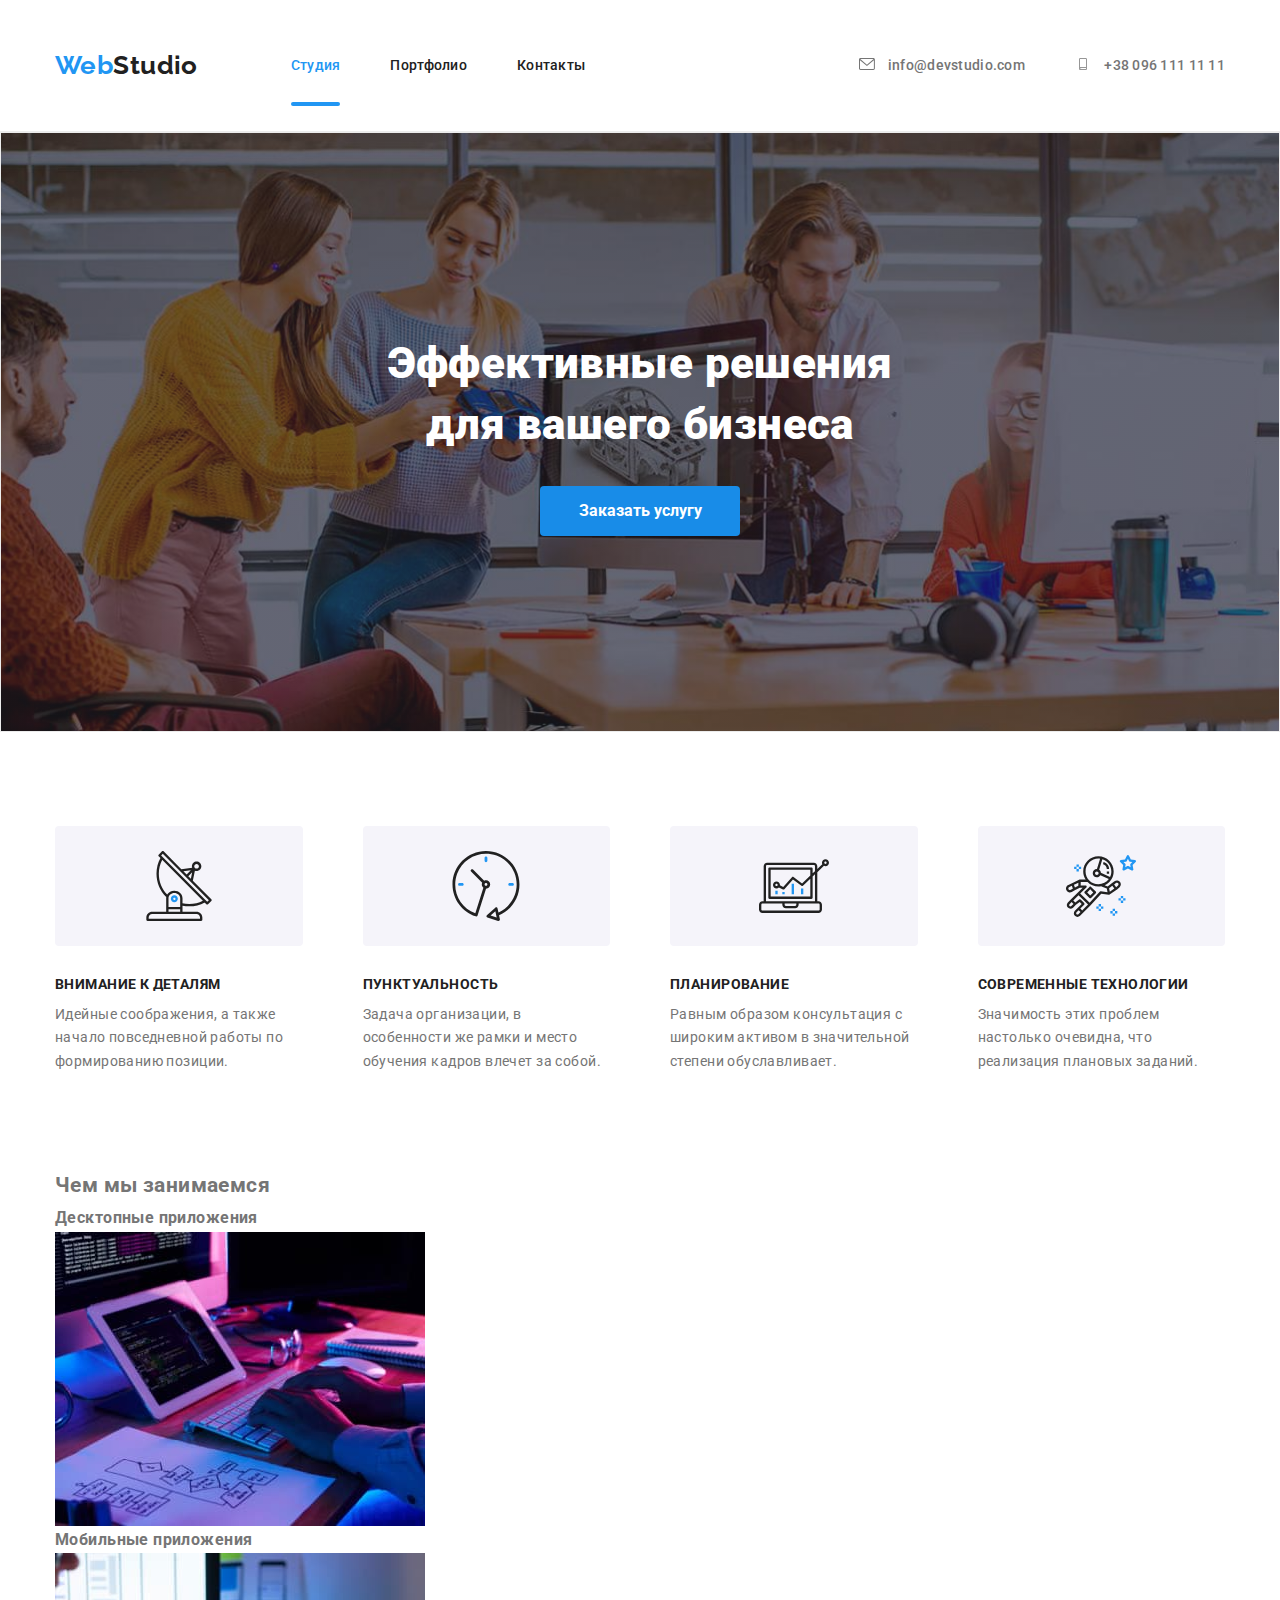
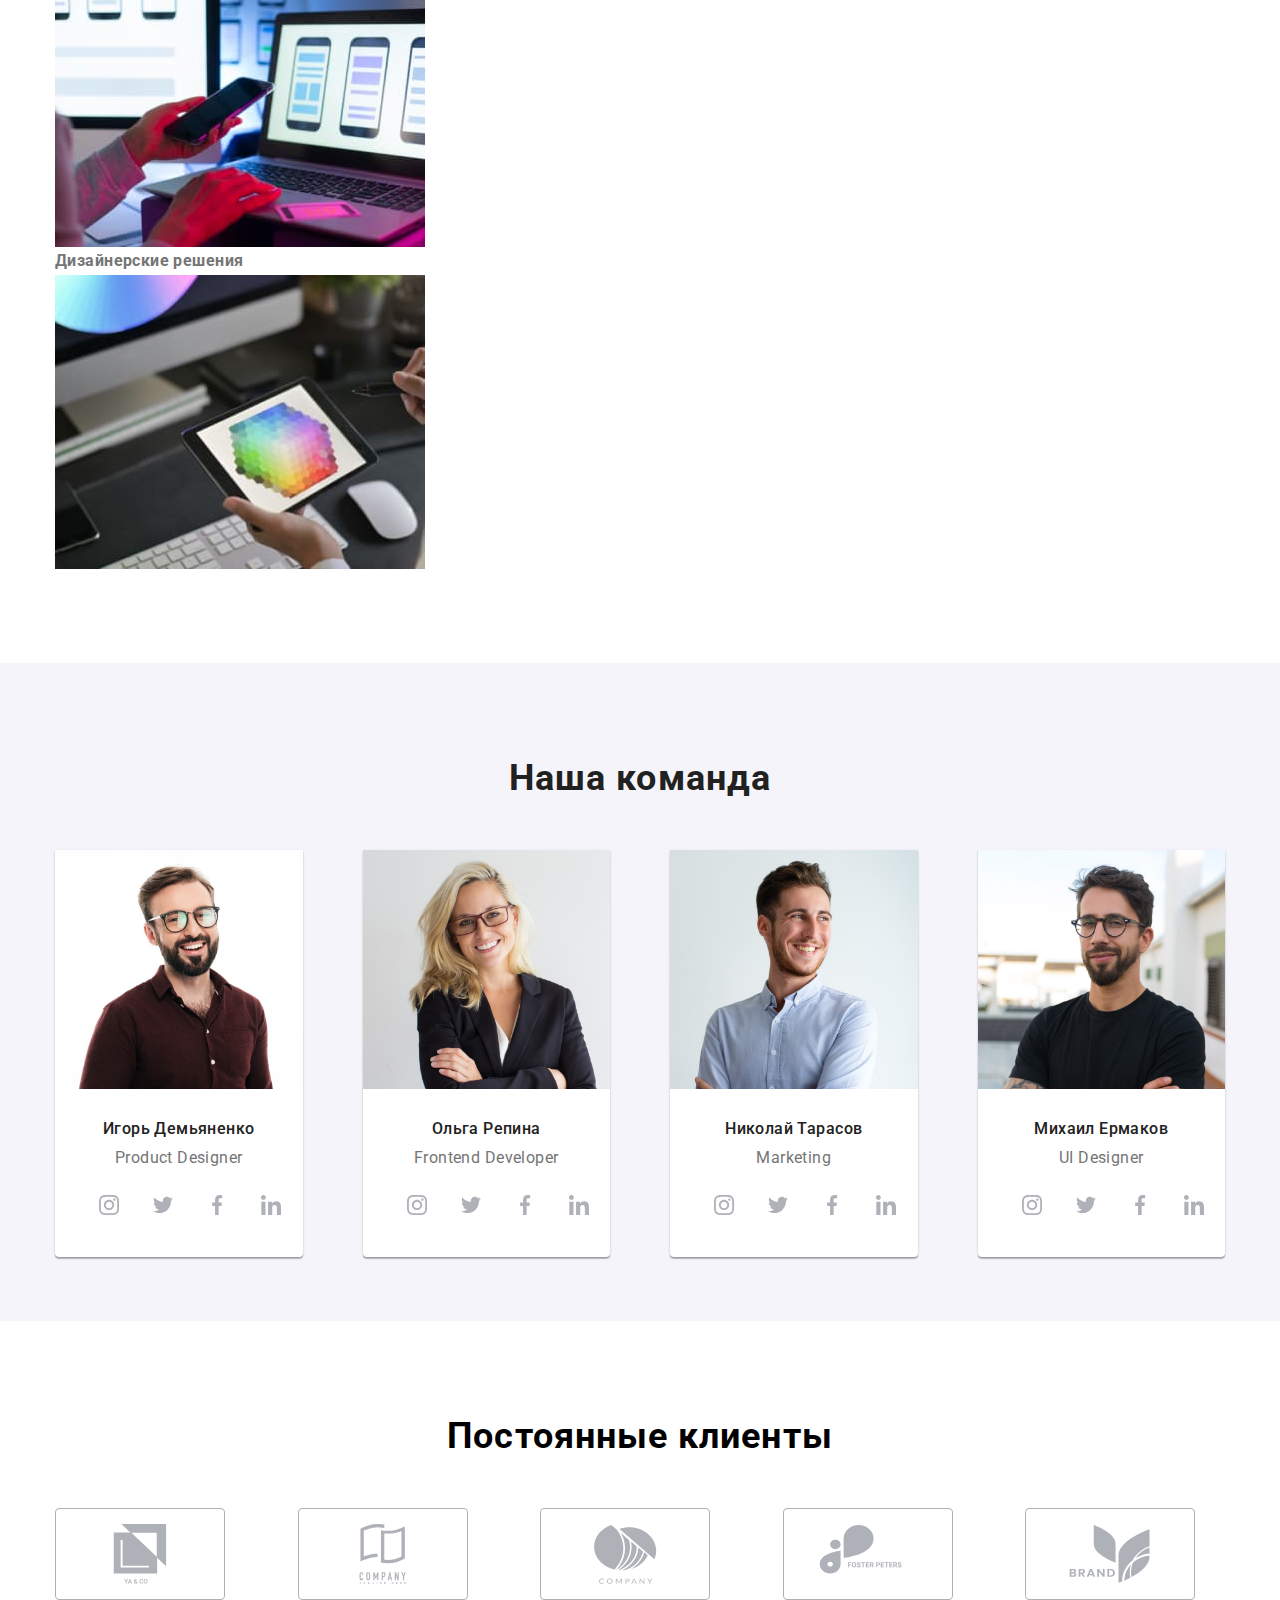
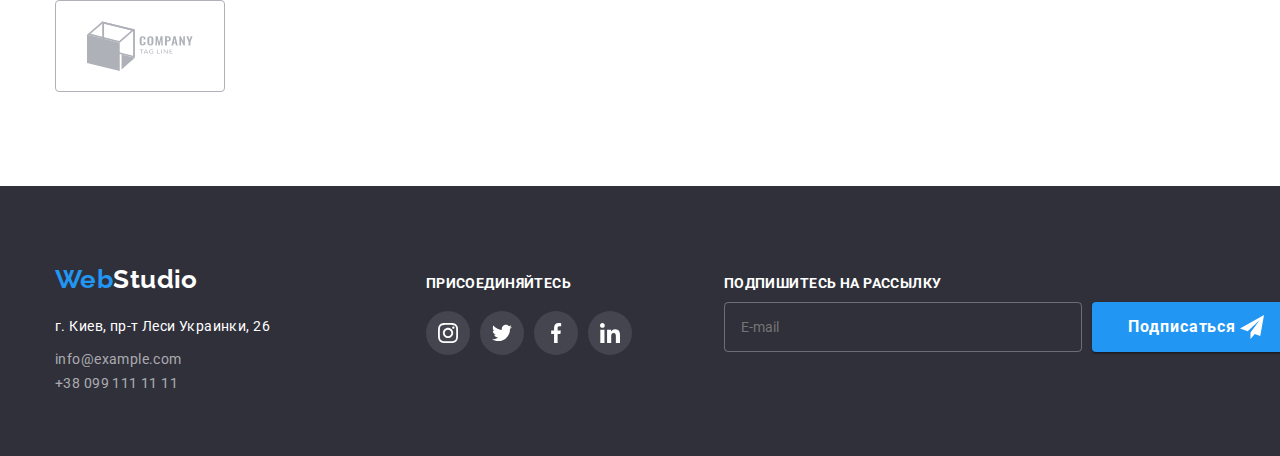
==== commit 5866356c: "Исправление ошибок" ====
--- a/index.html
+++ b/index.html
@@ -104,7 +104,7 @@
                 >
               </li>
             </ul>
-            <ul class="socials">
+            <ul class="socials list">
               <li class="socials__item">
                 <a href="" class="socials__link">Instagram</a>
               </li>
@@ -206,7 +206,7 @@
                   media="(min-width:1200px)"
                   type="image/jpg" />
                 <img
-                  src="./images-studio/photo1.jpg"
+                  src="./images-studio/photo1-desk.jpg"
                   alt="белый планшет"
                   width="370"
                   height="294"
@@ -226,7 +226,7 @@
                   media="(min-width:1200px)"
                   type="image/jpg" />
                 <img
-                  src="./images-studio/photo2.jpg"
+                  src="./images-studio/photo2-desk.jpg"
                   alt="смартфон"
                   width="370"
                   height="294"
@@ -246,7 +246,7 @@
                   media="(min-width:1200px)"
                   type="image/jpg" />
                 <img
-                  src="./images-studio/photo3.jpg"
+                  src="./images-studio/photo3-desk.jpg"
                   alt="черный планшет"
                   width="370"
                   height="294"
--- a/css/main.min.css
+++ b/css/main.min.css
@@ -1,2 +1,2 @@
-:root{--primary-text-color: #757575;--title-text-color: #212121;--accent-color: #2196f3;--background-button: #188ce8;--white-color: #ffffff;--background-color: #e5e5e5;--hero-background-color: #2f303a;--second-accent-color: #000000;--grid-background: #f5f4fa;--icon-color: #afb1b8}body{background-color:var(--title-color);color:var(--primary-text-color);font-family:Roboto, sans-serif;letter-spacing:0.03em;font-weight:400;font-size:14px;line-height:1.7}img{display:block;max-width:100%;height:auto}.list{list-style:none;padding:0;margin:0}h1,h2,h3,p,ul{margin-top:0;margin-bottom:0}a{text-decoration:none}.web{color:var(--accent-color)}.section{padding:60px 0px}@media screen and (min-width: 1200px){.section{padding:94px 0px}}.container{width:100%;margin:0 auto;padding-left:15px;padding-right:15px}@media screen and (min-width: 480px){.container{width:480px}}@media screen and (min-width: 768px){.container{width:768px}}@media screen and (min-width: 1200px){.container{width:1200px}}.header-container{display:flex;align-items:center}@media screen and (min-width: 768px){.header-container{padding-top:20px;padding-bottom:20px;display:flex}}@media screen and (min-width: 1200px){.header-container{padding-top:25px;padding-bottom:25px;display:flex;justify-content:space-between}}.header{border-bottom:1px solid #ececec}.header__navigation{display:flex;align-items:center}.header__list{display:none}@media screen and (min-width: 768px){.header__list{display:flex}}@media screen and (min-width: 1200px){.header__list{display:flex}}.header .logo{color:var(--second-accent-color);font-family:Raleway;font-weight:700;font-size:26px;line-height:1.2;text-decoration:none;transition-property:color;transition-duration:250ms;transition-timing-function:cubic-bezier(0.4, 0, 0.2, 1)}.header .logo:hover{color:var(--accent-color)}.header .logo--dark{color:var(--title-text-color)}.header .logo--light{color:var(--white-color)}@media screen and (min-width: 768px){.header .logo{font-size:24px;line-height:1.1;margin-right:88px}}@media screen and (min-width: 1200px){.header .logo{margin-right:93px;font-size:26px}}.header .logo:hover,.header .logo:focus{color:var(--accent-color)}.header__item{display:flex}@media screen and (min-width: 1200px){.header__item{margin-right:10px}}.header__item,.header__contacts-item{margin-right:50px}.header__item:last-child,.header__contacts-item:last-child{margin-right:0}.header__link{display:block;color:var(--primary-text-color);letter-spacing:0.02em;padding-top:32px;padding-bottom:32px;position:relative;transition:color 250ms cubic-bezier(0.4, 0, 0.2, 1)}.header__link:hover,.header__link:focus{color:var(--accent-color)}.header__link,.header__contacts-link,.header__link.current{color:var(--title-text-color);font-weight:500;font-size:14px;line-height:1.2;text-decoration:none;transition-property:color;transition-duration:250ms;transition-timing-function:cubic-bezier(0.4, 0, 0.2, 1)}.header__contacts-link:hover,.header__contacts-link:focus{color:var(--accent-color)}.header__link.current{color:var(--accent-color)}.header__link.current::after{content:"";width:100%;height:4px;border-radius:2px;background-color:var(--accent-color);position:absolute;left:0;bottom:0}.header__contacts{font-weight:500;font-size:14px;line-height:1.1;letter-spacing:.02em;color:var(--title-text-color);text-decoration:none;transition-property:color;transition-duration:250ms;transition-timing-function:cubic-bezier(0.4, 0, 0.2, 1);display:none;margin-left:auto}@media screen and (min-width: 768px){.header__contacts{display:block}}@media screen and (min-width: 1200px){.header__contacts{display:flex;align-items:center}}.header__contacts-link{color:var(--primary-text-color);text-decoration:none;transition:color 250ms cubic-bezier(0.4, 0, 0.2, 1)}@media screen and (min-width: 768px) and (max-width: 1200px){.header__contacts-link{margin-bottom:10px}}.header__contacts-icon{fill:currentColor;margin-right:10px;width:14px;height:10px}@media screen and (min-width: 1200px){.header__contacts-icon{width:16px;height:12px}}.header .menu-btn{border:none;background-color:transparent;padding:0;margin-left:auto;display:block;z-index:10}@media screen and (min-width: 768px){.header .menu-btn{display:none}}@media screen and (min-width: 1200px){.header .menu-btn{display:none}}.header .menu-btn-icon{display:block}.header .icon-close{display:none}.header .menu-btn.is-open .icon-close{display:block}.header .menu-btn.is-open .icon-open{display:none}.hero{display:flex;padding-top:118px;padding-bottom:118px;text-align:center;padding-top:200px;padding-bottom:200px;border:1px solid #ececec}@media screen and (min-width: 1199px){.hero{padding-top:200px;padding-bottom:200px}}.hero__title{font-weight:900;font-size:26px;line-height:1.6;color:var(--white-color);margin-bottom:30px}@media screen and (min-width: 1200px){.hero__title{font-size:44px;line-height:1.4;text-align:center}}.hero__button{display:inline-block;border-radius:4px;border:4px transparent;color:var(--white-color);background-color:var(--background-button);min-width:200px;height:50px;font-family:inherit;font-weight:700;font-size:16px;line-height:1.87;cursor:pointer;transition:color 250ms cubic-bezier(0.4, 0, 0.2, 1),background-color 250ms cubic-bezier(0.4, 0, 0.2, 1)}.hero__button:hover,.hero__button:focus{color:var(--accent-color);background-color:var(--white-color)}.hero.section{margin-left:auto;margin-right:auto;max-width:1600px;height:600px;background-color:var(--hero-background-color);background-image:linear-gradient(rgba(47,48,58,0.4), rgba(47,48,58,0.4)),url(../images-studio/hero-bg-desk.jpg);background-repeat:no-repeat;background-size:cover;background-position:center}@media screen and (min-device-pixel-ratio: 2), screen and (-moz-min-device-pixel-ratio: 2), screen and (-o-min-device-pixel-ratio: 2 / 1), screen and (-webkit-min-device-pixel-ratio: 2), screen and (min-resolution: 192dpi), screen and (min-resolution: 2dppx){.hero.section{background-image:linear-gradient(rgba(47,48,58,0.4), rgba(47,48,58,0.4)),url(../images-studio/hero/hero-bg@2x-sm.jpg)}}@media screen and (min-width: 768px){.hero.section{background-color:var(--hero-background-color);background-image:linear-gradient(rgba(47,48,58,0.4), rgba(47,48,58,0.4)),url(../images-studio/hero/hero-bg-md.jpg)}}@media screen and (min-width: 768px) and (min-device-pixel-ratio: 2), screen and (min-width: 768px) and (-moz-min-device-pixel-ratio: 2), screen and (min-width: 768px) and (-o-min-device-pixel-ratio: 2 / 1), screen and (min-width: 768px) and (-webkit-min-device-pixel-ratio: 2), screen and (min-width: 768px) and (min-resolution: 192dpi), screen and (min-width: 768px) and (min-resolution: 2dppx){.hero.section{background-image:linear-gradient(rgba(47,48,58,0.4), rgba(47,48,58,0.4)),url(../images-studio/hero/hero-bg@2x-md.jpg)}}@media screen and (min-width: 1200px){.hero.section{margin-left:auto;margin-right:auto;max-width:1600px;background-color:var(--hero-background-color);background-image:linear-gradient(rgba(47,48,58,0.4), rgba(47,48,58,0.4)),url(../images-studio/hero/hero-bg-lg.jpg)}}@media screen and (min-width: 1200px) and (min-device-pixel-ratio: 2), screen and (min-width: 1200px) and (-moz-min-device-pixel-ratio: 2), screen and (min-width: 1200px) and (-o-min-device-pixel-ratio: 2 / 1), screen and (min-width: 1200px) and (-webkit-min-device-pixel-ratio: 2), screen and (min-width: 1200px) and (min-resolution: 192dpi), screen and (min-width: 1200px) and (min-resolution: 2dppx){.hero.section{background-image:linear-gradient(rgba(47,48,58,0.4), rgba(47,48,58,0.4)),url(../images-studio/hero/hero-bg@2x-lg.jpg)}}@media screen and (min-width: 768px){.feature__list{display:flex;flex-wrap:wrap;margin-left:-30px;margin-bottom:30px}}@media screen and (min-width: 1200px){.feature__list{display:flex;flex-wrap:nowrap;margin-left:-30px;margin-bottom:0}}.feature__item{width:270px;margin-right:30px}.feature__item:last-child{margin-right:0}@media screen and (min-width: 768px){.feature__item{width:calc(100% / 2 - 30px);margin-left:30px;width:354px}}@media screen and (min-width: 1200px){.feature__item{margin-bottom:0}}.feature__title{color:var(--title-text-color);font-weight:700;font-size:14px;line-height:1.2;letter-spacing:.03em;text-transform:uppercase;margin-bottom:10px}@media screen and (min-width: 768px){.feature__title{text-align:start}}.feature__text{color:var(--text-color);font-size:14px;line-height:1.7}.feature__box{margin-bottom:30px;height:120px;display:flex;justify-content:center;align-items:center;background:#f5f4fa;border-radius:4px}.feature__icon{width:70px;height:70px}.work.visually-hidden{padding-top:0px}@media screen and (max-width: 1199px){.work.visually-hidden{display:none}}.work.visually-hidden__title{color:var(--title-text-color);font-weight:700;font-size:36px;line-height:1.2;text-align:center;margin-bottom:50px}@media screen and (min-width: 1200px){.work.visually-hidden__title{font-weight:700;font-size:36px;line-height:1.2;letter-spacing:.03em;margin-bottom:50px}}.work.visually-hidden__list{display:flex;justify-content:space-between}.work.visually-hidden__item{position:relative}.work.visually-hidden__item:last-child{margin-right:0}.work.visually-hidden__mission{display:block;position:absolute;background-color:rgba(47,48,58,0.8);height:70px;width:370px;top:50%;left:50%;transform:translate(-50%, 110%)}.work.visually-hidden__mission-title{font-style:normal;font-weight:700;font-size:14px;line-height:16px;text-align:center;letter-spacing:0.03em;text-transform:uppercase;color:#ffffff;align-items:center;padding:27px 82px 27px 83px}.team{display:flex;padding-top:94px;padding-bottom:94px;background-color:#f5f4fa;margin-bottom:0}.team__title{color:var(--title-text-color);font-weight:700;font-size:28px;line-height:1.2;text-align:center;margin-bottom:50px}@media screen and (min-width: 1200px){.team__title{font-weight:700;font-size:36px;line-height:1.2;letter-spacing:.03em;margin-bottom:50px}}.team__item{background-color:var(--white-color);margin-right:30px;border-radius:0px 0px 4px 4px;box-shadow:0px 1px 3px rgba(0,0,0,0.12),0px 1px 1px rgba(0,0,0,0.14),0px 2px 1px rgba(0,0,0,0.2)}.team__item:last-child{margin-right:0}@media screen and (min-width: 768px){.team__item{width:354px;margin-left:30px;margin-right:0px}}@media screen and (min-width: 768px){.team__list{display:flex;flex-wrap:wrap;justify-content:space-between;margin-left:-30px}}@media screen and (min-width: 1200px){.team__list{display:flex;flex-wrap:nowrap;margin-bottom:-30px}}.team__wrap{border-radius:0px 0px 4px 4px;padding-top:30px;padding-bottom:30px}.team__list-title{color:var(--title-text-color);font-weight:500;font-size:16px;line-height:1.19;text-align:center;margin-bottom:10px}.team__list-position{color:var(--text-color);font-size:16px;line-height:1.19;text-align:center;margin-bottom:16px}.team__item{margin-right:30px}.team__item:last-child{margin-right:0}.team__social-list{display:flex;list-style:none;align-items:center;padding-left:32px}.team__social-item+.team__social-item{margin-left:10px}.team__social-link{width:44px;height:44px;background-color:#ffffff;border-radius:50%;display:flex;justify-content:center;align-items:center;color:var(--icon-color);transition:background-color 250ms cubic-bezier(0.4, 0, 0.2, 1),color 250ms cubic-bezier(0.4, 0, 0.2, 1)}.team__social-link:hover,.team__social-link:focus{background-color:#2196f3;color:#ffffff}.team__social-icon{fill:currentColor}.clients.list{display:flex;flex-wrap:wrap;justify-content:space-between}@media screen and (min-width: 1200px){.clients.list{margin-left:-30px}}.clients__title{text-align:center;margin-bottom:50px;font-weight:700;font-size:28px;line-height:1.2;letter-spacing:.03em;line-height:1.1;letter-spacing:0.03em;color:var(--second-accent-color)}@media screen and (min-width: 1200px){.clients__title{font-weight:700;font-size:36px;line-height:1.2;letter-spacing:.03em;margin-bottom:50px}}.clients__item{margin-right:30px}.clients__item:last-child{margin-right:0}@media screen and (min-width: 768px){.clients__item{width:calc(100% / 3 - 30px)}}@media screen and (min-width: 1200px){.clients__item{width:calc(100% / 6 - 30px);margin-left:30px;margin-bottom:0}}.clients__link{display:flex;justify-content:center;align-items:center;width:170px;height:92px;border:1px solid #afb1b8;border-radius:4px;fill:#afb1b8;transition:border 250ms cubic-bezier(0.4, 0, 0.2, 1),color 250ms cubic-bezier(0.4, 0, 0.2, 1)}.clients__link:hover,.clients__link:focus{border:1px solid var(--accent-color);border-radius:4px;fill:var(--accent-color);border-color:var(--accent-color)}.clients__icon{transition:fill 250ms cubic-bezier(0.4, 0, 0.2, 1)}.clients__icon:hover,.clients__icon:focus{fill:var(--accent-color);border-color:var(--accent-color)}.footer{background-color:var(--hero-background-color);padding-top:60px;padding-bottom:60px}.footer__container{display:flex;align-items:baseline}@media screen and (min-width: 1200px){.footer__container{display:flex;align-items:baseline}}.footer .logo{color:var(--white-color);margin-bottom:20px;display:flex;font-family:Raleway;text-decoration:none;font-weight:700;font-size:26px;line-height:1.19}.footer .logo:hover{color:var(--accent-color)}@media screen and (min-width: 768px){.footer .logo{font-size:24px;line-height:1.1;margin-right:88px}}@media screen and (min-width: 1200px){.footer .logo{font-size:26px;line-height:1.2}}.footer .logo:hover,.footer .logo:focus{color:var(--accent-color)}.footer .logo-wrap{text-align:center;margin-bottom:60px}@media screen and (min-width: 768px){.footer .logo-wrap{margin-bottom:0}}@media screen and (min-width: 1200px){.footer .logo-wrap{margin-right:70px;text-align:start}}.footer .tablet-wrap{margin-bottom:60px}@media screen and (min-width: 768px){.footer .tablet-wrap{display:flex;justify-content:space-around;align-items:baseline}}@media screen and (min-width: 1200px){.footer .tablet-wrap{margin-bottom:0}}.footer__address,.footer__link{color:var(--white-color);font-style:normal;font-size:14px;line-height:1.7}.footer__link{color:rgba(255,255,255,0.6);display:block;text-decoration:none}.footer__link:hover,.footer__link:focus{color:var(--accent-color)}.footer__address{margin-bottom:9px}.footer__social-networks{margin-left:70px;text-align:center}@media screen and (min-width: 1200px){.footer__social-networks{text-align:start}}.footer__join-container{align-items:baseline;margin-left:93px;width:570px;height:86px}.footer__join-container h3{color:#ffffff;font-weight:700;font-size:14px;line-height:1.14;letter-spacing:0.03em;text-transform:uppercase;margin-top:30px;margin-bottom:10px}@media screen and (min-width: 768px){.footer__join-container{display:inline-block;margin-left:180px}}@media screen and (min-width: 1200px){.footer__join-container{margin-left:93px;text-align:start}}.footer__title{font-weight:700;font-size:14px;line-height:1.1;letter-spacing:.03em;text-transform:uppercase;margin-bottom:20px;color:var(--white-color)}.footer__join{position:relative;display:flex;align-items:center}.footer__join-button{display:block;font-weight:700;font-size:16px;line-height:1.87;letter-spacing:0.06em;align-items:center;text-align:center;color:#ffffff;background-color:var(--accent-color);padding:10px 56px 10px 36px;min-width:200px;justify-content:center;border-radius:4px;border:none;box-shadow:0px 1px 3px rgba(0,0,0,0.12),0px 1px 1px rgba(0,0,0,0.14),0px 2px 1px rgba(0,0,0,0.2);transition:background-color 250ms cubic-bezier(0.4, 0, 0.2, 1),color 250ms cubic-bezier(0.4, 0, 0.2, 1)}.footer__join-button:hover,.footer__join-button:focus{color:var(--accent-color);background-color:var(--title-text-color)}.footer__join-input{width:358px;height:50px;margin-right:12px;background-color:transparent;border:1px solid rgba(255,255,255,0.3);box-sizing:border-box;border-radius:4px;font-size:14px;outline:none;padding-left:16px;color:#ffffff}@media screen and (min-width: 768px){.footer__join-input{width:100%;max-width:450px}}@media screen and (min-width: 1200px){.footer__join-input{width:358px;min-height:50px;margin-right:10px;margin-bottom:0}}.footer__join-icon{position:absolute;right:28px;top:50%;transform:translateY(-50%);margin-left:10px;fill:#ffffff}.social__networks-title{color:var(--white-color);font-weight:700;font-size:14px;line-height:1.1;text-transform:uppercase}@media screen and (min-width: 1200px){.social__networks-title{text-align:start}}.social__networks-list{display:flex;width:205px;margin-top:20px;padding:0px}.social__networks-list:hover{border-color:var(--accent-color)}.social__networks-item:not(:last-child){margin-right:10px}.social__networks-link{display:flex;width:44px;height:44px;justify-content:center;align-items:center;background-color:rgba(255,255,255,0.1);border-radius:50%;transition:250ms cubic-bezier(0.4, 0, 0.2, 1)}.social__networks-link:hover,.social__networks-link:focus{background-color:var(--accent-color)}.social__networks-icon{fill:var(--white-color)}.social__networks-icon:hover,.social__networks-icon:focus{background-color:var(--accent-color)}.backdrop{position:fixed;height:100vh;width:100vw;top:0;left:50%;display:flex;align-items:center;justify-content:center;transform:translateX(-50%);background-color:rgba(0,0,0,0.2);transition:opacity 250ms cubic-bezier(0.4, 0, 0.2, 1)}.backdrop.is-hidden{opacity:0;visibility:hidden;pointer-events:none}.modal{position:absolute;top:50%;left:50%;transform:translate(-50%, -50%);min-height:581px;width:528px;background:#ffffff;box-shadow:0px 1px 3px rgba(0,0,0,0.12),0px 1px 1px rgba(0,0,0,0.14),0px 2px 1px rgba(0,0,0,0.2);border-radius:4px;transition:250ms cubic-bezier(0.4, 0, 0.2, 1);padding:40px}.modal__close-btn{position:absolute;top:8px;right:8px;padding:4px 3px 3px 3px;width:30px;height:30px;background-color:transparent;border:1px solid rgba(0,0,0,0.1);cursor:pointer;border-radius:50%;justify-content:center;text-align:center;transition:fill 250ms cubic-bezier(0.4, 0, 0.2, 1)}.modal__close-btn:hover{fill:var(--accent-color)}.modal__close-icon{position:absolute;left:17.22%;right:16.67%;top:20.67%;bottom:22.22%;color:#000;transition:fill 250ms cubic-bezier(0.4, 0, 0.2, 1)}.modal__title{font-style:normal;font-weight:700;font-size:20px;line-height:23px;text-align:center;letter-spacing:0.03em;color:var(--title-text-color);margin-bottom:20px}.modal__input{width:100%;height:40px;border:1px solid rgba(33,33,33,0.2);padding-left:25px;border-radius:4px;padding:10px;padding-left:42px;color:var(--accent-color);font-size:14px;outline:none;transition:border 250ms cubic-bezier(0.4, 0, 0.2, 1)}.modal__input:focus{border-color:var(--accent-color)}.modal__input:focus+.input-icon{fill:var(--accent-color)}.modal__field{margin-bottom:10px}.modal__label{font-style:normal;font-weight:400;font-size:12px;line-height:1.17;letter-spacing:0.01em;display:block;position:relative;margin-bottom:4px;color:var(--primary-text-color)}.modal__text{width:100%;height:120px;border:1px solid rgba(33,33,33,0.2);box-sizing:border-box;border-radius:4px;padding:10px;color:var(--accent-color);font-size:14px;outline:none;resize:none;transition:border 250ms cubic-bezier(0.4, 0, 0.2, 1)}.modal__text:focus{border-color:var(--accent-color)}.modal__check:checked+.check-text span{background-color:var(--accent-color);border-color:transparent}.modal__check.visually-hidden{visibility:hidden;position:absolute}.modal__policy{display:flex}@media screen and (min-width: 480px){.modal{width:450px}}.input-wrap{position:relative}.input-icon{position:absolute;left:12px;top:50%;transform:translateY(-50%);transition:color 250ms cubic-bezier(0.4, 0, 0.2, 1)}.check-text{display:flex;font-style:normal;font-weight:normal;font-size:14px;line-height:1.71;letter-spacing:0.03em;color:var(--primary-text-color);transition:background-color 250ms cubic-bezier(0.4, 0, 0.2, 1),border 250ms cubic-bezier(0.4, 0, 0.2, 1)}.check-text span{width:16px;height:15px;border:2px solid var(--title-text-color);border-radius:2px;margin-right:5px;display:flex;align-items:center;justify-content:center}@media screen and (min-width: 1200px){.check-text{font-size:14px;line-height:1.7;margin-left:8px}}.icon-check{fill:transparent}.check-link{font-style:normal;font-weight:400;font-size:14px;line-height:1.71;letter-spacing:0.03em;text-decoration-line:underline;color:var(--accent-color)}.submit-btn{display:block;font-weight:700;font-size:16px;line-height:1.87;letter-spacing:0.06em;align-items:center;display:block;text-align:center;color:#ffffff;background-color:var(--accent-color);padding:10px 56px;min-width:200px;margin-top:30px;margin-left:124px;margin-right:124px;justify-content:center;border-radius:4px;border:none;box-shadow:0px 1px 3px rgba(0,0,0,0.12),0px 1px 1px rgba(0,0,0,0.14),0px 2px 1px rgba(0,0,0,0.2);transition:color 250ms cubic-bezier(0.4, 0, 0.2, 1),background-color 250ms cubic-bezier(0.4, 0, 0.2, 1)}.submit-btn:hover,.submit-btn:focus{color:var(--accent-color);background-color:#ffffff}.gallery__menu{display:flex;flex-wrap:wrap;margin-bottom:40px}@media screen and (min-width: 768px){.gallery__menu{margin-bottom:30px;justify-content:center}}@media screen and (min-width: 1200px){.gallery__menu{margin-bottom:50px}}.gallery__item{margin-right:8px}.gallery__item:last-child{margin-right:0px}@media screen and (max-width: 767px){.gallery__item{margin-bottom:15px}.gallery__item:nth-last-child(-n+2){margin-bottom:0px}}.gallery__button{color:var(--title-text-color);background-color:var(--grid-background);font-family:inherit;font-weight:500;font-size:16px;line-height:1.6;padding:6px 22px;border-radius:4px;border-color:transparent;min-height:38px;cursor:pointer;transition:color 250ms cubic-bezier(0.4, 0, 0.2, 1),background-color 250ms cubic-bezier(0.4, 0, 0.2, 1)}.gallery__button:hover,.gallery__button:focus{color:var(--white-color);background-color:var(--accent-color);box-shadow:0px 4px 4px rgba(0,0,0,0.25)}.gallery__item:last-child{margin-right:0px}.projects__container{display:flex;flex-wrap:wrap}.projects__list .projects__wrap{padding:20px 24px}.projects__wrap{padding:30px 30px 16px 30px;border:1px solid #eeeeee;border-top:0px}.projects__thumb{position:relative;overflow:hidden}.projects__card{border:1px solid #eeeeee;background-color:#ffffff}.projects__card:hover .projects__modal{opacity:1;transform:translateY(0%)}.projects__modal{display:block;position:absolute;top:0;padding:63px 24px;background-color:rgba(33,150,243,0.9);width:100%;height:100%;opacity:0;transition:transform 250ms cubic-bezier(0.4, 0, 0.2, 1),opacity 250ms cubic-bezier(0.4, 0, 0.2, 1);transform:translateY(100%)}.projects__modal p{font-style:normal;font-weight:400;font-size:18px;line-height:1.56;letter-spacing:0.03em;color:#ffffff;transform:translateY(0%)}.projects__list{display:flex;flex-wrap:wrap}@media screen and (min-width: 768px){.projects__list{margin-right:-30px}}.projects__item{width:100%;font-size:16px;line-height:1.8;margin-right:30px;margin-bottom:30px}@media screen and (max-width: 767px){.projects__item:last-child{margin-bottom:0}}@media screen and (min-width: 768px){.projects__item{width:calc((100% - 60px) / 2)}.projects__item:nth-child(odd){margin-right:30px}.projects__item:last-child{margin:0}}@media screen and (min-width: 1200px){.projects__item{margin-right:30px;width:calc((100% - 90px) / 3)}.projects__item:nth-last-child(-n+3){margin-bottom:0}.projects__item:nth-child(3n){margin-right:0}}.projects__name{color:var(--title-text-color)}@media screen and (min-width: 768px){.projects__name{font-weight:700;font-size:18px;line-height:2;letter-spacing:.06em;margin-bottom:4px}}.projects__info{color:var(--text-color);font-size:16px;line-height:1.87}
+:root{--primary-text-color: #757575;--title-text-color: #212121;--accent-color: #2196f3;--background-button: #188ce8;--white-color: #ffffff;--background-color: #e5e5e5;--hero-background-color: #2f303a;--second-accent-color: #000000;--grid-background: #f5f4fa;--icon-color: #afb1b8}body{background-color:var(--title-color);color:var(--primary-text-color);font-family:Roboto, sans-serif;letter-spacing:0.03em;font-weight:400;font-size:14px;line-height:1.7}img{display:block;max-width:100%;height:auto}.list{list-style:none;padding:0;margin:0}h1,h2,h3,p,ul{margin-top:0;margin-bottom:0}a{text-decoration:none}.web{color:var(--accent-color)}.section{padding:60px 0px}@media screen and (min-width: 1200px){.section{padding:94px 0px}}.container{width:100%;margin:0 auto;padding-left:15px;padding-right:15px}@media screen and (min-width: 480px){.container{width:480px}}@media screen and (min-width: 768px){.container{width:768px}}@media screen and (min-width: 1200px){.container{width:1200px}}.header-container{display:flex;align-items:center}@media screen and (min-width: 768px){.header-container{padding-top:20px;padding-bottom:20px;display:flex}}@media screen and (min-width: 1200px){.header-container{padding-top:25px;padding-bottom:25px;display:flex;justify-content:space-between}}.header{border-bottom:1px solid #ececec}.header__navigation{display:flex;align-items:center}.header__list{display:none}@media screen and (min-width: 768px){.header__list{display:flex}}@media screen and (min-width: 1200px){.header__list{display:flex}}.header .logo{color:var(--second-accent-color);font-family:Raleway;font-weight:700;font-size:26px;line-height:1.2;text-decoration:none;transition-property:color;transition-duration:250ms;transition-timing-function:cubic-bezier(0.4, 0, 0.2, 1)}.header .logo:hover{color:var(--accent-color)}.header .logo--dark{color:var(--title-text-color)}.header .logo--light{color:var(--white-color)}@media screen and (min-width: 768px){.header .logo{font-size:24px;line-height:1.1;margin-right:88px}}@media screen and (min-width: 1200px){.header .logo{margin-right:93px;font-size:26px}}.header .logo:hover,.header .logo:focus{color:var(--accent-color)}.header__item{display:flex}@media screen and (min-width: 1200px){.header__item{margin-right:10px}}.header__item,.header__contacts-item{margin-right:50px}.header__item:last-child,.header__contacts-item:last-child{margin-right:0}.header__link{display:block;color:var(--primary-text-color);letter-spacing:0.02em;padding-top:32px;padding-bottom:32px;position:relative;transition:color 250ms cubic-bezier(0.4, 0, 0.2, 1)}.header__link:hover,.header__link:focus{color:var(--accent-color)}.header__link,.header__contacts-link,.header__link.current{color:var(--title-text-color);font-weight:500;font-size:14px;line-height:1.2;text-decoration:none;transition-property:color;transition-duration:250ms;transition-timing-function:cubic-bezier(0.4, 0, 0.2, 1)}.header__contacts-link:hover,.header__contacts-link:focus{color:var(--accent-color)}.header__link.current{color:var(--accent-color)}.header__link.current::after{content:"";width:100%;height:4px;border-radius:2px;background-color:var(--accent-color);position:absolute;left:0;bottom:0}.header__contacts{font-weight:500;font-size:14px;line-height:1.1;letter-spacing:.02em;color:var(--title-text-color);text-decoration:none;transition-property:color;transition-duration:250ms;transition-timing-function:cubic-bezier(0.4, 0, 0.2, 1);display:none;margin-left:auto}@media screen and (min-width: 768px){.header__contacts{display:block}}@media screen and (min-width: 1200px){.header__contacts{display:flex;align-items:center}}.header__contacts-link{color:var(--primary-text-color);text-decoration:none;transition:color 250ms cubic-bezier(0.4, 0, 0.2, 1)}@media screen and (min-width: 768px) and (max-width: 1200px){.header__contacts-link{margin-bottom:10px}}.header__contacts-icon{fill:currentColor;margin-right:10px;width:14px;height:10px}@media screen and (min-width: 1200px){.header__contacts-icon{width:16px;height:12px}}.header .modal-menu{visibility:hidden;opacity:0;display:flex;flex-direction:column;justify-content:space-between;background-color:#fff;position:fixed;top:0;left:50%;transform:translate(-50%);width:100vw;height:100vh;padding:48px 40px;z-index:1}@media screen and (min-widht: 768px){.header .modal-menu{display:none}}@media screen and (min-widht: 1200px){.header .modal-menu{display:none}}.header .modal-menu.is-open{visibility:visible;pointer-events:all;opacity:1}.header .modal-menu__list{font-weight:500;font-size:40px;line-height:1.1;letter-spacing:0.02em;color:var(--title-text-color)}.header .modal-menu__item{margin-bottom:32px}.header .modal-menu__contacts{font-weight:500;font-size:24px;line-height:1.1;letter-spacing:0.03em;color:var(--primary-text-color);margin-bottom:64px}.header .modal-menu__contacts-item{padding-bottom:32px}.header .modal-menu__contacts:last-child{margin-bottom:0}.header .modal-menu__contacts-link{color:var(--primary-text-color)}.header .modal-menu__contacts .tel{font-size:34px;color:var(--accent-color)}.header .modal-menu__contacts:last-child{margin-bottom:0}.header .modal-menu__link{color:var(--title-text-color)}.header .modal-menu__link--current{color:var(--accent-color)}.header .menu-btn-icon:active{fill:var(--accent-color)}.header .menu-btn{border:none;background-color:transparent;padding:0;margin-left:auto;display:block;z-index:10}@media screen and (min-width: 768px){.header .menu-btn{display:none}}@media screen and (min-width: 1200px){.header .menu-btn{display:none}}.header .menu-btn-icon{display:block}.header .icon-close{display:none}.header .menu-btn.is-open .icon-close{display:block}.header .menu-btn.is-open .icon-open{display:none}.hero{display:flex;padding-top:118px;padding-bottom:118px;text-align:center;padding-top:200px;padding-bottom:200px;border:1px solid #ececec}@media screen and (min-width: 1199px){.hero{padding-top:200px;padding-bottom:200px}}.hero__title{font-weight:900;font-size:26px;line-height:1.6;color:var(--white-color);margin-bottom:30px}@media screen and (min-width: 1200px){.hero__title{font-size:44px;line-height:1.4;text-align:center}}.hero__button{display:inline-block;border-radius:4px;border:4px transparent;color:var(--white-color);background-color:var(--background-button);min-width:200px;height:50px;font-family:inherit;font-weight:700;font-size:16px;line-height:1.87;cursor:pointer;transition:color 250ms cubic-bezier(0.4, 0, 0.2, 1),background-color 250ms cubic-bezier(0.4, 0, 0.2, 1)}.hero__button:hover,.hero__button:focus{color:var(--accent-color);background-color:var(--white-color)}.hero.section{margin-left:auto;margin-right:auto;max-width:1600px;height:600px;background-color:var(--hero-background-color);background-image:linear-gradient(rgba(47,48,58,0.4), rgba(47,48,58,0.4)),url(../images-studio/hero-bg-mob.jpg);background-repeat:no-repeat;background-size:cover;background-position:center}@media screen and (min-device-pixel-ratio: 2), screen and (-moz-min-device-pixel-ratio: 2), screen and (-o-min-device-pixel-ratio: 2 / 1), screen and (-webkit-min-device-pixel-ratio: 2), screen and (min-resolution: 192dpi), screen and (min-resolution: 2dppx){.hero.section{background-image:linear-gradient(rgba(47,48,58,0.4), rgba(47,48,58,0.4)),url(../images-studio/hero-bg@2x-mob.jpg)}}@media screen and (min-width: 768px){.hero.section{background-color:var(--hero-background-color);background-image:linear-gradient(rgba(47,48,58,0.4), rgba(47,48,58,0.4)),url(../images-studio/hero-bg-tab.jpg)}}@media screen and (min-width: 768px) and (min-device-pixel-ratio: 2), screen and (min-width: 768px) and (-moz-min-device-pixel-ratio: 2), screen and (min-width: 768px) and (-o-min-device-pixel-ratio: 2 / 1), screen and (min-width: 768px) and (-webkit-min-device-pixel-ratio: 2), screen and (min-width: 768px) and (min-resolution: 192dpi), screen and (min-width: 768px) and (min-resolution: 2dppx){.hero.section{background-image:linear-gradient(rgba(47,48,58,0.4), rgba(47,48,58,0.4)),url(../images-studio/hero-bg@2x-tab.jpg)}}@media screen and (min-width: 1200px){.hero.section{margin-left:auto;margin-right:auto;max-width:1600px;background-color:var(--hero-background-color);background-image:linear-gradient(rgba(47,48,58,0.4), rgba(47,48,58,0.4)),url(../images-studio/hero-bg-desk.jpg)}}@media screen and (min-width: 1200px) and (min-device-pixel-ratio: 2), screen and (min-width: 1200px) and (-moz-min-device-pixel-ratio: 2), screen and (min-width: 1200px) and (-o-min-device-pixel-ratio: 2 / 1), screen and (min-width: 1200px) and (-webkit-min-device-pixel-ratio: 2), screen and (min-width: 1200px) and (min-resolution: 192dpi), screen and (min-width: 1200px) and (min-resolution: 2dppx){.hero.section{background-image:linear-gradient(rgba(47,48,58,0.4), rgba(47,48,58,0.4)),url(../images-studio/hero-bg@2x-desk.jpg)}}@media screen and (min-width: 768px){.feature__list{display:flex;flex-wrap:wrap;margin-left:-30px;margin-bottom:30px}}@media screen and (min-width: 1200px){.feature__list{display:flex;flex-wrap:nowrap;margin-left:-30px;margin-bottom:0}}.feature__item{width:270px;margin-right:30px}.feature__item:last-child{margin-right:0}@media screen and (min-width: 768px){.feature__item{width:calc(100% / 2 - 30px);margin-left:30px;width:354px}}@media screen and (min-width: 1200px){.feature__item{margin-bottom:0}}.feature__title{color:var(--title-text-color);font-weight:700;font-size:14px;line-height:1.2;letter-spacing:.03em;text-transform:uppercase;margin-bottom:10px}@media screen and (min-width: 768px){.feature__title{text-align:start}}.feature__text{color:var(--text-color);font-size:14px;line-height:1.7}.feature__box{margin-bottom:30px;height:120px;display:flex;justify-content:center;align-items:center;background:#f5f4fa;border-radius:4px}.feature__icon{width:70px;height:70px}.work.visually-hidden{padding-top:0px}@media screen and (max-width: 1199px){.work.visually-hidden{display:none}}.work.visually-hidden__title{color:var(--title-text-color);font-weight:700;font-size:36px;line-height:1.2;text-align:center;margin-bottom:50px}@media screen and (min-width: 1200px){.work.visually-hidden__title{font-weight:700;font-size:36px;line-height:1.2;letter-spacing:.03em;margin-bottom:50px}}.work.visually-hidden__list{display:flex;justify-content:space-between}.work.visually-hidden__item{position:relative}.work.visually-hidden__item:last-child{margin-right:0}.work.visually-hidden__mission{display:block;position:absolute;background-color:rgba(47,48,58,0.8);height:70px;width:370px;top:50%;left:50%;transform:translate(-50%, 110%)}.work.visually-hidden__mission-title{font-style:normal;font-weight:700;font-size:14px;line-height:16px;text-align:center;letter-spacing:0.03em;text-transform:uppercase;color:#ffffff;align-items:center;padding:27px 82px 27px 83px}.team{display:flex;padding-top:94px;padding-bottom:94px;background-color:#f5f4fa;margin-bottom:0}.team__title{color:var(--title-text-color);font-weight:700;font-size:28px;line-height:1.2;text-align:center;margin-bottom:50px}@media screen and (min-width: 1200px){.team__title{font-weight:700;font-size:36px;line-height:1.2;letter-spacing:.03em;margin-bottom:50px}}.team__item{background-color:var(--white-color);margin-right:30px;border-radius:0px 0px 4px 4px;box-shadow:0px 1px 3px rgba(0,0,0,0.12),0px 1px 1px rgba(0,0,0,0.14),0px 2px 1px rgba(0,0,0,0.2)}.team__item:last-child{margin-right:0}@media screen and (min-width: 768px){.team__item{width:354px;margin-left:30px;margin-right:0px}}@media screen and (min-width: 768px){.team__list{display:flex;flex-wrap:wrap;justify-content:space-between;margin-left:-30px}}@media screen and (min-width: 1200px){.team__list{display:flex;flex-wrap:nowrap;margin-bottom:-30px}}.team__wrap{border-radius:0px 0px 4px 4px;padding-top:30px;padding-bottom:30px}.team__list-title{color:var(--title-text-color);font-weight:500;font-size:16px;line-height:1.19;text-align:center;margin-bottom:10px}.team__list-position{color:var(--text-color);font-size:16px;line-height:1.19;text-align:center;margin-bottom:16px}.team__item{margin-right:30px}.team__item:last-child{margin-right:0}.team__social-list{display:flex;list-style:none;align-items:center;padding-left:32px}.team__social-item+.team__social-item{margin-left:10px}.team__social-link{width:44px;height:44px;background-color:#ffffff;border-radius:50%;display:flex;justify-content:center;align-items:center;color:var(--icon-color);transition:background-color 250ms cubic-bezier(0.4, 0, 0.2, 1),color 250ms cubic-bezier(0.4, 0, 0.2, 1)}.team__social-link:hover,.team__social-link:focus{background-color:#2196f3;color:#ffffff}.team__social-icon{fill:currentColor}.clients.list{display:flex;flex-wrap:wrap;justify-content:space-between}@media screen and (min-width: 1200px){.clients.list{margin-left:-30px}}.clients__title{text-align:center;margin-bottom:50px;font-weight:700;font-size:28px;line-height:1.2;letter-spacing:.03em;line-height:1.1;letter-spacing:0.03em;color:var(--second-accent-color)}@media screen and (min-width: 1200px){.clients__title{font-weight:700;font-size:36px;line-height:1.2;letter-spacing:.03em;margin-bottom:50px}}.clients__item{margin-right:30px}.clients__item:last-child{margin-right:0}@media screen and (min-width: 768px){.clients__item{width:calc(100% / 3 - 30px)}}@media screen and (min-width: 1200px){.clients__item{width:calc(100% / 6 - 30px);margin-left:30px;margin-bottom:0}}.clients__link{display:flex;justify-content:center;align-items:center;width:170px;height:92px;border:1px solid #afb1b8;border-radius:4px;fill:#afb1b8;transition:border 250ms cubic-bezier(0.4, 0, 0.2, 1),color 250ms cubic-bezier(0.4, 0, 0.2, 1)}.clients__link:hover,.clients__link:focus{border:1px solid var(--accent-color);border-radius:4px;fill:var(--accent-color);border-color:var(--accent-color)}.clients__icon{transition:fill 250ms cubic-bezier(0.4, 0, 0.2, 1)}.clients__icon:hover,.clients__icon:focus{fill:var(--accent-color);border-color:var(--accent-color)}.footer{background-color:var(--hero-background-color);padding-top:60px;padding-bottom:60px}.footer__container{display:flex;align-items:baseline}@media screen and (min-width: 1200px){.footer__container{display:flex;align-items:baseline}}.footer .logo{color:var(--white-color);margin-bottom:20px;display:flex;font-family:Raleway;text-decoration:none;font-weight:700;font-size:26px;line-height:1.19}.footer .logo:hover{color:var(--accent-color)}@media screen and (min-width: 768px){.footer .logo{font-size:24px;line-height:1.1;margin-right:88px}}@media screen and (min-width: 1200px){.footer .logo{font-size:26px;line-height:1.2}}.footer .logo:hover,.footer .logo:focus{color:var(--accent-color)}.footer .logo-wrap{text-align:center;margin-bottom:60px}@media screen and (min-width: 768px){.footer .logo-wrap{margin-bottom:0}}@media screen and (min-width: 1200px){.footer .logo-wrap{margin-right:70px;text-align:start}}.footer .tablet-wrap{margin-bottom:60px}@media screen and (min-width: 768px){.footer .tablet-wrap{display:flex;justify-content:space-around;align-items:baseline}}@media screen and (min-width: 1200px){.footer .tablet-wrap{margin-bottom:0}}.footer__address,.footer__link{color:var(--white-color);font-style:normal;font-size:14px;line-height:1.7}.footer__link{color:rgba(255,255,255,0.6);display:block;text-decoration:none}.footer__link:hover,.footer__link:focus{color:var(--accent-color)}.footer__address{margin-bottom:9px}.footer__social-networks{margin-left:70px;text-align:center}@media screen and (min-width: 1200px){.footer__social-networks{text-align:start}}.footer__join-container{align-items:baseline;margin-left:93px;width:100%;height:86px}.footer__join-container h3{color:#ffffff;font-weight:700;font-size:14px;line-height:1.14;letter-spacing:0.03em;text-transform:uppercase;margin-top:30px;margin-bottom:10px}@media screen and (min-width: 768px){.footer__join-container{display:inline-block;margin-left:180px}}@media screen and (min-width: 1200px){.footer__join-container{margin-left:93px;text-align:start}}.footer__title{font-weight:700;font-size:14px;line-height:1.1;letter-spacing:.03em;text-transform:uppercase;margin-bottom:20px;color:var(--white-color)}.footer__join{position:relative;display:flex;align-items:center}.footer__join-button{display:block;font-weight:700;font-size:16px;line-height:1.87;letter-spacing:0.06em;align-items:center;text-align:center;color:#ffffff;background-color:var(--accent-color);padding:10px 56px 10px 36px;min-width:200px;justify-content:center;border-radius:4px;border:none;box-shadow:0px 1px 3px rgba(0,0,0,0.12),0px 1px 1px rgba(0,0,0,0.14),0px 2px 1px rgba(0,0,0,0.2);transition:background-color 250ms cubic-bezier(0.4, 0, 0.2, 1),color 250ms cubic-bezier(0.4, 0, 0.2, 1)}.footer__join-button:hover,.footer__join-button:focus{color:var(--accent-color);background-color:var(--title-text-color)}.footer__join-input{width:358px;height:50px;margin-right:12px;background-color:transparent;border:1px solid rgba(255,255,255,0.3);box-sizing:border-box;border-radius:4px;font-size:14px;outline:none;padding-left:16px;color:#ffffff}@media screen and (min-width: 768px){.footer__join-input{width:100%;max-width:450px}}@media screen and (min-width: 1200px){.footer__join-input{width:358px;min-height:50px;margin-right:10px;margin-bottom:0}}.footer__join-icon{position:absolute;right:28px;top:50%;transform:translateY(-50%);margin-left:10px;fill:#ffffff}.social__networks-title{color:var(--white-color);font-weight:700;font-size:14px;line-height:1.1;text-transform:uppercase}@media screen and (min-width: 1200px){.social__networks-title{text-align:start}}.social__networks-list{display:flex;width:205px;margin-top:20px;padding:0px}.social__networks-list:hover{border-color:var(--accent-color)}.social__networks-item:not(:last-child){margin-right:10px}.social__networks-link{display:flex;width:44px;height:44px;justify-content:center;align-items:center;background-color:rgba(255,255,255,0.1);border-radius:50%;transition:250ms cubic-bezier(0.4, 0, 0.2, 1)}.social__networks-link:hover,.social__networks-link:focus{background-color:var(--accent-color)}.social__networks-icon{fill:var(--white-color)}.social__networks-icon:hover,.social__networks-icon:focus{background-color:var(--accent-color)}.backdrop{position:fixed;height:100vh;width:100vw;top:0;left:50%;display:flex;align-items:center;justify-content:center;transform:translateX(-50%);background-color:rgba(0,0,0,0.2);transition:opacity 250ms cubic-bezier(0.4, 0, 0.2, 1)}.backdrop.is-hidden{opacity:0;visibility:hidden;pointer-events:none}.modal{position:absolute;top:50%;left:50%;transform:translate(-50%, -50%);min-height:581px;width:528px;background:#ffffff;box-shadow:0px 1px 3px rgba(0,0,0,0.12),0px 1px 1px rgba(0,0,0,0.14),0px 2px 1px rgba(0,0,0,0.2);border-radius:4px;transition:250ms cubic-bezier(0.4, 0, 0.2, 1);padding:40px}.modal__close-btn{position:absolute;top:8px;right:8px;padding:4px 3px 3px 3px;width:30px;height:30px;background-color:transparent;border:1px solid rgba(0,0,0,0.1);cursor:pointer;border-radius:50%;justify-content:center;text-align:center;transition:fill 250ms cubic-bezier(0.4, 0, 0.2, 1)}.modal__close-btn:hover{fill:var(--accent-color)}.modal__close-icon{position:absolute;left:17.22%;right:16.67%;top:20.67%;bottom:22.22%;color:#000;transition:fill 250ms cubic-bezier(0.4, 0, 0.2, 1)}.modal__title{font-style:normal;font-weight:700;font-size:20px;line-height:23px;text-align:center;letter-spacing:0.03em;color:var(--title-text-color);margin-bottom:20px}.modal__input{width:100%;height:40px;border:1px solid rgba(33,33,33,0.2);padding-left:25px;border-radius:4px;padding:10px;padding-left:42px;color:var(--accent-color);font-size:14px;outline:none;transition:border 250ms cubic-bezier(0.4, 0, 0.2, 1)}.modal__input:focus{border-color:var(--accent-color)}.modal__input:focus+.input-icon{fill:var(--accent-color)}.modal__field{margin-bottom:10px}.modal__label{font-style:normal;font-weight:400;font-size:12px;line-height:1.17;letter-spacing:0.01em;display:block;position:relative;margin-bottom:4px;color:var(--primary-text-color)}.modal__text{width:100%;height:120px;border:1px solid rgba(33,33,33,0.2);box-sizing:border-box;border-radius:4px;padding:10px;color:var(--accent-color);font-size:14px;outline:none;resize:none;transition:border 250ms cubic-bezier(0.4, 0, 0.2, 1)}.modal__text:focus{border-color:var(--accent-color)}.modal__check:checked+.check-text span{background-color:var(--accent-color);border-color:transparent}.modal__check.visually-hidden{visibility:hidden;position:absolute}.modal__policy{display:flex}@media screen and (min-width: 480px){.modal{width:450px}}.input-wrap{position:relative}.input-icon{position:absolute;left:12px;top:50%;transform:translateY(-50%);transition:color 250ms cubic-bezier(0.4, 0, 0.2, 1)}.check-text{display:flex;font-style:normal;font-weight:normal;font-size:14px;line-height:1.71;letter-spacing:0.03em;color:var(--primary-text-color);transition:background-color 250ms cubic-bezier(0.4, 0, 0.2, 1),border 250ms cubic-bezier(0.4, 0, 0.2, 1)}.check-text span{width:16px;height:15px;border:2px solid var(--title-text-color);border-radius:2px;margin-right:5px;display:flex;align-items:center;justify-content:center}@media screen and (min-width: 1200px){.check-text{font-size:14px;line-height:1.7;margin-left:8px}}.icon-check{fill:transparent}.check-link{font-style:normal;font-weight:400;font-size:14px;line-height:1.71;letter-spacing:0.03em;text-decoration-line:underline;color:var(--accent-color)}.submit-btn{display:block;font-weight:700;font-size:16px;line-height:1.87;letter-spacing:0.06em;align-items:center;display:block;text-align:center;color:#ffffff;background-color:var(--accent-color);padding:10px 56px;min-width:200px;margin-top:30px;margin-left:124px;margin-right:124px;justify-content:center;border-radius:4px;border:none;box-shadow:0px 1px 3px rgba(0,0,0,0.12),0px 1px 1px rgba(0,0,0,0.14),0px 2px 1px rgba(0,0,0,0.2);transition:color 250ms cubic-bezier(0.4, 0, 0.2, 1),background-color 250ms cubic-bezier(0.4, 0, 0.2, 1)}.submit-btn:hover,.submit-btn:focus{color:var(--accent-color);background-color:#ffffff}.gallery__menu{display:flex;flex-wrap:wrap;margin-bottom:40px}@media screen and (min-width: 768px){.gallery__menu{margin-bottom:30px;justify-content:center}}@media screen and (min-width: 1200px){.gallery__menu{margin-bottom:50px}}.gallery__item{margin-right:8px}.gallery__item:last-child{margin-right:0px}@media screen and (max-width: 767px){.gallery__item{margin-bottom:15px}.gallery__item:nth-last-child(-n+2){margin-bottom:0px}}.gallery__button{color:var(--title-text-color);background-color:var(--grid-background);font-family:inherit;font-weight:500;font-size:16px;line-height:1.6;padding:6px 22px;border-radius:4px;border-color:transparent;min-height:38px;cursor:pointer;transition:color 250ms cubic-bezier(0.4, 0, 0.2, 1),background-color 250ms cubic-bezier(0.4, 0, 0.2, 1)}.gallery__button:hover,.gallery__button:focus{color:var(--white-color);background-color:var(--accent-color);box-shadow:0px 4px 4px rgba(0,0,0,0.25)}.gallery__item:last-child{margin-right:0px}.projects__container{display:flex;flex-wrap:wrap}.projects__list .projects__wrap{padding:20px 24px}.projects__wrap{padding:30px 30px 16px 30px;border:1px solid #eeeeee;border-top:0px}.projects__thumb{position:relative;overflow:hidden}.projects__card{border:1px solid #eeeeee;background-color:#ffffff}.projects__card:hover .projects__modal{opacity:1;transform:translateY(0%)}.projects__modal{display:block;position:absolute;top:0;padding:63px 24px;background-color:rgba(33,150,243,0.9);width:100%;height:100%;opacity:0;transition:transform 250ms cubic-bezier(0.4, 0, 0.2, 1),opacity 250ms cubic-bezier(0.4, 0, 0.2, 1);transform:translateY(100%)}.projects__modal p{font-style:normal;font-weight:400;font-size:18px;line-height:1.56;letter-spacing:0.03em;color:#ffffff;transform:translateY(0%)}.projects__list{display:flex;justify-content:center;flex-wrap:wrap}@media screen and (min-width: 768px){.projects__list{margin-right:-30px}}.projects__item{width:100%;font-size:16px;line-height:1.8;margin-right:30px;margin-bottom:30px}@media screen and (max-width: 767px){.projects__item:last-child{margin-bottom:0}}@media screen and (min-width: 768px){.projects__item{width:calc((100% - 60px) / 2)}.projects__item:nth-child(odd){margin-right:30px}.projects__item:last-child{margin:0}}@media screen and (min-width: 1200px){.projects__item{margin-right:30px;width:calc((100% - 90px) / 3)}.projects__item:nth-last-child(-n+3){margin-bottom:0}.projects__item:nth-child(3n){margin-right:0}}.projects__name{color:var(--title-text-color)}@media screen and (min-width: 768px){.projects__name{font-weight:700;font-size:18px;line-height:2;letter-spacing:.06em;margin-bottom:4px}}.projects__info{color:var(--text-color);font-size:16px;line-height:1.87}
 /*# sourceMappingURL=main.min.css.map */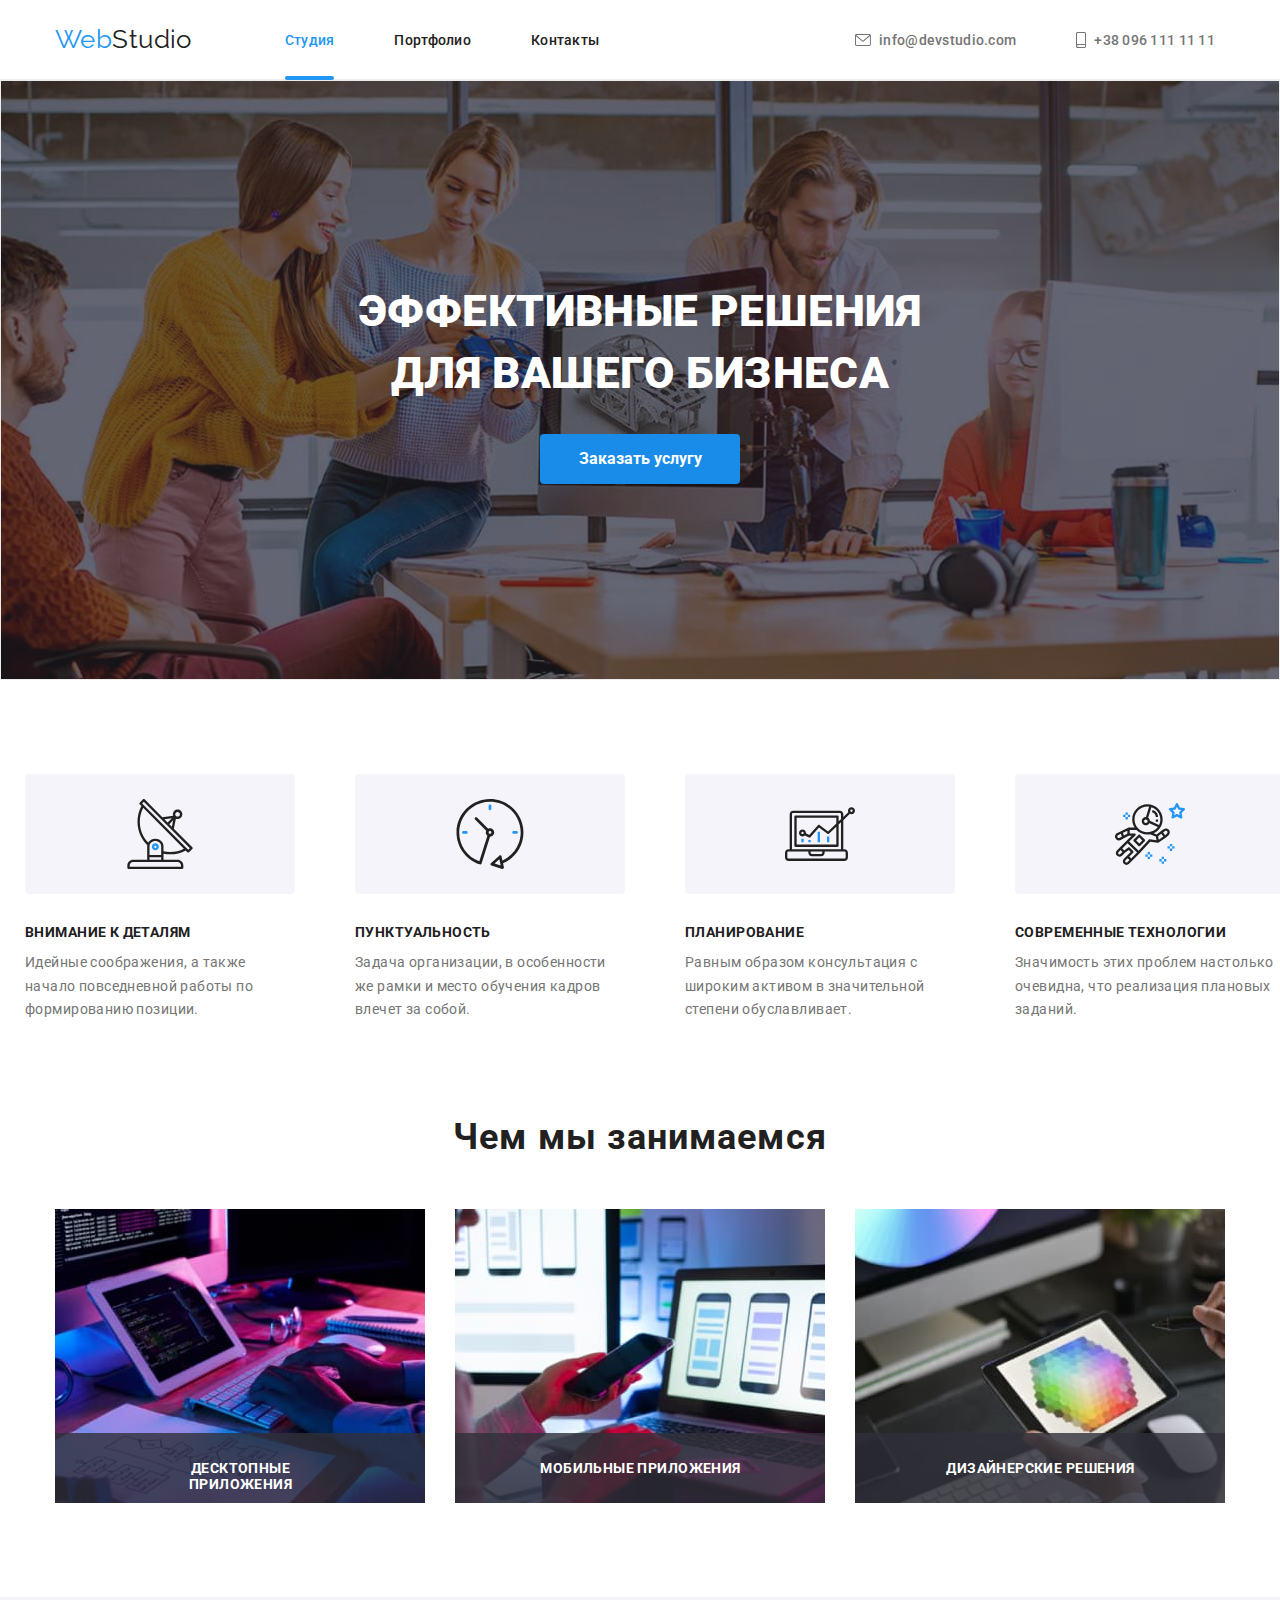
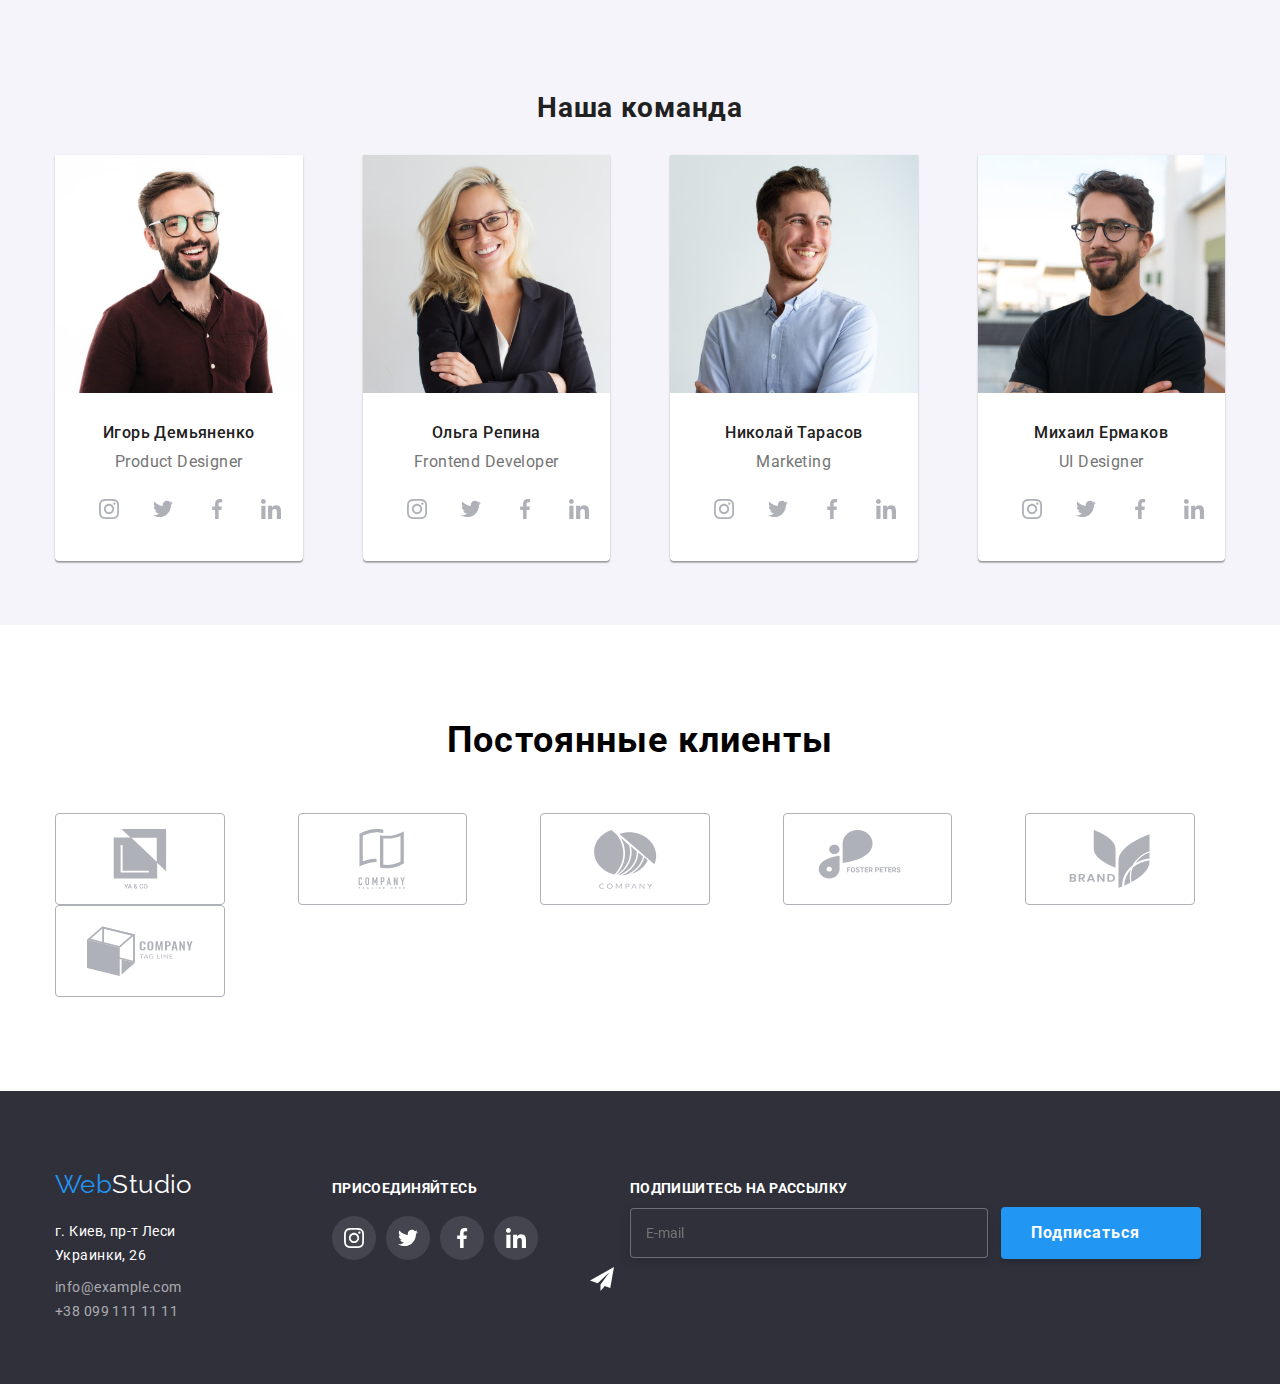
==== commit 691fcb60: "Исправление ошибок" ====
--- a/index.html
+++ b/index.html
@@ -39,7 +39,7 @@
         <ul class="header__contacts list">
           <li class="header__contacts-item">
             <a href="mailto:info@devstudio.com" class="header__contacts-link">
-              <svg class="header__contacts-icon" width="16" height="12">
+              <svg class="header__contacts-icon icon-mail" width="16" height="12">
                 <use href="./images-studio/icons.svg#icon-mail"></use>
               </svg>
               info@devstudio.com</a
@@ -47,7 +47,7 @@
           </li>
           <li class="header__contacts-item">
             <a href="tel:+380961111111" class="header__contacts-link">
-              <svg class="header__contacts-icon" width="10" height="16">
+              <svg class="header__contacts-icon icon-phone" width="10" height="16">
                 <use href="./images-studio/icons.svg#icon-smartphone"></use>
               </svg>
               +38 096 111 11 11</a
@@ -201,7 +201,7 @@
                 ><source
                   srcset="
                     ./images-studio/photo1-desk.jpg         1x,
-                    ./images-studio/photo1-desk@2x-desk.jpg 2x
+                    ./images-studio/photo1@2x-desk.jpg 2x
                   "
                   media="(min-width:1200px)"
                   type="image/jpg" />
@@ -221,7 +221,7 @@
                 ><source
                   srcset="
                     ./images-studio/photo2-desk.jpg         1x,
-                    ./images-studio/photo2-desk@2x-desk.jpg 2x
+                    ./images-studio/photo2@2x-desk.jpg 2x
                   "
                   media="(min-width:1200px)"
                   type="image/jpg" />
@@ -241,7 +241,7 @@
                 ><source
                   srcset="
                     ./images-studio/photo3-desk.jpg         1x,
-                    ./images-studio/photo3-desk@2x-desk.jpg 2x
+                    ./images-studio/photo3@2x-desk.jpg 2x
                   "
                   media="(min-width:1200px)"
                   type="image/jpg" />
--- a/css/main.min.css
+++ b/css/main.min.css
@@ -1,2 +1,2 @@
-:root{--primary-text-color: #757575;--title-text-color: #212121;--accent-color: #2196f3;--background-button: #188ce8;--white-color: #ffffff;--background-color: #e5e5e5;--hero-background-color: #2f303a;--second-accent-color: #000000;--grid-background: #f5f4fa;--icon-color: #afb1b8}body{background-color:var(--title-color);color:var(--primary-text-color);font-family:Roboto, sans-serif;letter-spacing:0.03em;font-weight:400;font-size:14px;line-height:1.7}img{display:block;max-width:100%;height:auto}.list{list-style:none;padding:0;margin:0}h1,h2,h3,p,ul{margin-top:0;margin-bottom:0}a{text-decoration:none}.web{color:var(--accent-color)}.section{padding:60px 0px}@media screen and (min-width: 1200px){.section{padding:94px 0px}}.container{width:100%;margin:0 auto;padding-left:15px;padding-right:15px}@media screen and (min-width: 480px){.container{width:480px}}@media screen and (min-width: 768px){.container{width:768px}}@media screen and (min-width: 1200px){.container{width:1200px}}.header-container{display:flex;align-items:center}@media screen and (min-width: 768px){.header-container{padding-top:20px;padding-bottom:20px;display:flex}}@media screen and (min-width: 1200px){.header-container{padding-top:25px;padding-bottom:25px;display:flex;justify-content:space-between}}.header{border-bottom:1px solid #ececec}.header__navigation{display:flex;align-items:center}.header__list{display:none}@media screen and (min-width: 768px){.header__list{display:flex}}@media screen and (min-width: 1200px){.header__list{display:flex}}.header .logo{color:var(--second-accent-color);font-family:Raleway;font-weight:700;font-size:26px;line-height:1.2;text-decoration:none;transition-property:color;transition-duration:250ms;transition-timing-function:cubic-bezier(0.4, 0, 0.2, 1)}.header .logo:hover{color:var(--accent-color)}.header .logo--dark{color:var(--title-text-color)}.header .logo--light{color:var(--white-color)}@media screen and (min-width: 768px){.header .logo{font-size:24px;line-height:1.1;margin-right:88px}}@media screen and (min-width: 1200px){.header .logo{margin-right:93px;font-size:26px}}.header .logo:hover,.header .logo:focus{color:var(--accent-color)}.header__item{display:flex}@media screen and (min-width: 1200px){.header__item{margin-right:10px}}.header__item,.header__contacts-item{margin-right:50px}.header__item:last-child,.header__contacts-item:last-child{margin-right:0}.header__link{display:block;color:var(--primary-text-color);letter-spacing:0.02em;padding-top:32px;padding-bottom:32px;position:relative;transition:color 250ms cubic-bezier(0.4, 0, 0.2, 1)}.header__link:hover,.header__link:focus{color:var(--accent-color)}.header__link,.header__contacts-link,.header__link.current{color:var(--title-text-color);font-weight:500;font-size:14px;line-height:1.2;text-decoration:none;transition-property:color;transition-duration:250ms;transition-timing-function:cubic-bezier(0.4, 0, 0.2, 1)}.header__contacts-link:hover,.header__contacts-link:focus{color:var(--accent-color)}.header__link.current{color:var(--accent-color)}.header__link.current::after{content:"";width:100%;height:4px;border-radius:2px;background-color:var(--accent-color);position:absolute;left:0;bottom:0}.header__contacts{font-weight:500;font-size:14px;line-height:1.1;letter-spacing:.02em;color:var(--title-text-color);text-decoration:none;transition-property:color;transition-duration:250ms;transition-timing-function:cubic-bezier(0.4, 0, 0.2, 1);display:none;margin-left:auto}@media screen and (min-width: 768px){.header__contacts{display:block}}@media screen and (min-width: 1200px){.header__contacts{display:flex;align-items:center}}.header__contacts-link{color:var(--primary-text-color);text-decoration:none;transition:color 250ms cubic-bezier(0.4, 0, 0.2, 1)}@media screen and (min-width: 768px) and (max-width: 1200px){.header__contacts-link{margin-bottom:10px}}.header__contacts-icon{fill:currentColor;margin-right:10px;width:14px;height:10px}@media screen and (min-width: 1200px){.header__contacts-icon{width:16px;height:12px}}.header .modal-menu{visibility:hidden;opacity:0;display:flex;flex-direction:column;justify-content:space-between;background-color:#fff;position:fixed;top:0;left:50%;transform:translate(-50%);width:100vw;height:100vh;padding:48px 40px;z-index:1}@media screen and (min-widht: 768px){.header .modal-menu{display:none}}@media screen and (min-widht: 1200px){.header .modal-menu{display:none}}.header .modal-menu.is-open{visibility:visible;pointer-events:all;opacity:1}.header .modal-menu__list{font-weight:500;font-size:40px;line-height:1.1;letter-spacing:0.02em;color:var(--title-text-color)}.header .modal-menu__item{margin-bottom:32px}.header .modal-menu__contacts{font-weight:500;font-size:24px;line-height:1.1;letter-spacing:0.03em;color:var(--primary-text-color);margin-bottom:64px}.header .modal-menu__contacts-item{padding-bottom:32px}.header .modal-menu__contacts:last-child{margin-bottom:0}.header .modal-menu__contacts-link{color:var(--primary-text-color)}.header .modal-menu__contacts .tel{font-size:34px;color:var(--accent-color)}.header .modal-menu__contacts:last-child{margin-bottom:0}.header .modal-menu__link{color:var(--title-text-color)}.header .modal-menu__link--current{color:var(--accent-color)}.header .menu-btn-icon:active{fill:var(--accent-color)}.header .menu-btn{border:none;background-color:transparent;padding:0;margin-left:auto;display:block;z-index:10}@media screen and (min-width: 768px){.header .menu-btn{display:none}}@media screen and (min-width: 1200px){.header .menu-btn{display:none}}.header .menu-btn-icon{display:block}.header .icon-close{display:none}.header .menu-btn.is-open .icon-close{display:block}.header .menu-btn.is-open .icon-open{display:none}.hero{display:flex;padding-top:118px;padding-bottom:118px;text-align:center;padding-top:200px;padding-bottom:200px;border:1px solid #ececec}@media screen and (min-width: 1199px){.hero{padding-top:200px;padding-bottom:200px}}.hero__title{font-weight:900;font-size:26px;line-height:1.6;color:var(--white-color);margin-bottom:30px}@media screen and (min-width: 1200px){.hero__title{font-size:44px;line-height:1.4;text-align:center}}.hero__button{display:inline-block;border-radius:4px;border:4px transparent;color:var(--white-color);background-color:var(--background-button);min-width:200px;height:50px;font-family:inherit;font-weight:700;font-size:16px;line-height:1.87;cursor:pointer;transition:color 250ms cubic-bezier(0.4, 0, 0.2, 1),background-color 250ms cubic-bezier(0.4, 0, 0.2, 1)}.hero__button:hover,.hero__button:focus{color:var(--accent-color);background-color:var(--white-color)}.hero.section{margin-left:auto;margin-right:auto;max-width:1600px;height:600px;background-color:var(--hero-background-color);background-image:linear-gradient(rgba(47,48,58,0.4), rgba(47,48,58,0.4)),url(../images-studio/hero-bg-mob.jpg);background-repeat:no-repeat;background-size:cover;background-position:center}@media screen and (min-device-pixel-ratio: 2), screen and (-moz-min-device-pixel-ratio: 2), screen and (-o-min-device-pixel-ratio: 2 / 1), screen and (-webkit-min-device-pixel-ratio: 2), screen and (min-resolution: 192dpi), screen and (min-resolution: 2dppx){.hero.section{background-image:linear-gradient(rgba(47,48,58,0.4), rgba(47,48,58,0.4)),url(../images-studio/hero-bg@2x-mob.jpg)}}@media screen and (min-width: 768px){.hero.section{background-color:var(--hero-background-color);background-image:linear-gradient(rgba(47,48,58,0.4), rgba(47,48,58,0.4)),url(../images-studio/hero-bg-tab.jpg)}}@media screen and (min-width: 768px) and (min-device-pixel-ratio: 2), screen and (min-width: 768px) and (-moz-min-device-pixel-ratio: 2), screen and (min-width: 768px) and (-o-min-device-pixel-ratio: 2 / 1), screen and (min-width: 768px) and (-webkit-min-device-pixel-ratio: 2), screen and (min-width: 768px) and (min-resolution: 192dpi), screen and (min-width: 768px) and (min-resolution: 2dppx){.hero.section{background-image:linear-gradient(rgba(47,48,58,0.4), rgba(47,48,58,0.4)),url(../images-studio/hero-bg@2x-tab.jpg)}}@media screen and (min-width: 1200px){.hero.section{margin-left:auto;margin-right:auto;max-width:1600px;background-color:var(--hero-background-color);background-image:linear-gradient(rgba(47,48,58,0.4), rgba(47,48,58,0.4)),url(../images-studio/hero-bg-desk.jpg)}}@media screen and (min-width: 1200px) and (min-device-pixel-ratio: 2), screen and (min-width: 1200px) and (-moz-min-device-pixel-ratio: 2), screen and (min-width: 1200px) and (-o-min-device-pixel-ratio: 2 / 1), screen and (min-width: 1200px) and (-webkit-min-device-pixel-ratio: 2), screen and (min-width: 1200px) and (min-resolution: 192dpi), screen and (min-width: 1200px) and (min-resolution: 2dppx){.hero.section{background-image:linear-gradient(rgba(47,48,58,0.4), rgba(47,48,58,0.4)),url(../images-studio/hero-bg@2x-desk.jpg)}}@media screen and (min-width: 768px){.feature__list{display:flex;flex-wrap:wrap;margin-left:-30px;margin-bottom:30px}}@media screen and (min-width: 1200px){.feature__list{display:flex;flex-wrap:nowrap;margin-left:-30px;margin-bottom:0}}.feature__item{width:270px;margin-right:30px}.feature__item:last-child{margin-right:0}@media screen and (min-width: 768px){.feature__item{width:calc(100% / 2 - 30px);margin-left:30px;width:354px}}@media screen and (min-width: 1200px){.feature__item{margin-bottom:0}}.feature__title{color:var(--title-text-color);font-weight:700;font-size:14px;line-height:1.2;letter-spacing:.03em;text-transform:uppercase;margin-bottom:10px}@media screen and (min-width: 768px){.feature__title{text-align:start}}.feature__text{color:var(--text-color);font-size:14px;line-height:1.7}.feature__box{margin-bottom:30px;height:120px;display:flex;justify-content:center;align-items:center;background:#f5f4fa;border-radius:4px}.feature__icon{width:70px;height:70px}.work.visually-hidden{padding-top:0px}@media screen and (max-width: 1199px){.work.visually-hidden{display:none}}.work.visually-hidden__title{color:var(--title-text-color);font-weight:700;font-size:36px;line-height:1.2;text-align:center;margin-bottom:50px}@media screen and (min-width: 1200px){.work.visually-hidden__title{font-weight:700;font-size:36px;line-height:1.2;letter-spacing:.03em;margin-bottom:50px}}.work.visually-hidden__list{display:flex;justify-content:space-between}.work.visually-hidden__item{position:relative}.work.visually-hidden__item:last-child{margin-right:0}.work.visually-hidden__mission{display:block;position:absolute;background-color:rgba(47,48,58,0.8);height:70px;width:370px;top:50%;left:50%;transform:translate(-50%, 110%)}.work.visually-hidden__mission-title{font-style:normal;font-weight:700;font-size:14px;line-height:16px;text-align:center;letter-spacing:0.03em;text-transform:uppercase;color:#ffffff;align-items:center;padding:27px 82px 27px 83px}.team{display:flex;padding-top:94px;padding-bottom:94px;background-color:#f5f4fa;margin-bottom:0}.team__title{color:var(--title-text-color);font-weight:700;font-size:28px;line-height:1.2;text-align:center;margin-bottom:50px}@media screen and (min-width: 1200px){.team__title{font-weight:700;font-size:36px;line-height:1.2;letter-spacing:.03em;margin-bottom:50px}}.team__item{background-color:var(--white-color);margin-right:30px;border-radius:0px 0px 4px 4px;box-shadow:0px 1px 3px rgba(0,0,0,0.12),0px 1px 1px rgba(0,0,0,0.14),0px 2px 1px rgba(0,0,0,0.2)}.team__item:last-child{margin-right:0}@media screen and (min-width: 768px){.team__item{width:354px;margin-left:30px;margin-right:0px}}@media screen and (min-width: 768px){.team__list{display:flex;flex-wrap:wrap;justify-content:space-between;margin-left:-30px}}@media screen and (min-width: 1200px){.team__list{display:flex;flex-wrap:nowrap;margin-bottom:-30px}}.team__wrap{border-radius:0px 0px 4px 4px;padding-top:30px;padding-bottom:30px}.team__list-title{color:var(--title-text-color);font-weight:500;font-size:16px;line-height:1.19;text-align:center;margin-bottom:10px}.team__list-position{color:var(--text-color);font-size:16px;line-height:1.19;text-align:center;margin-bottom:16px}.team__item{margin-right:30px}.team__item:last-child{margin-right:0}.team__social-list{display:flex;list-style:none;align-items:center;padding-left:32px}.team__social-item+.team__social-item{margin-left:10px}.team__social-link{width:44px;height:44px;background-color:#ffffff;border-radius:50%;display:flex;justify-content:center;align-items:center;color:var(--icon-color);transition:background-color 250ms cubic-bezier(0.4, 0, 0.2, 1),color 250ms cubic-bezier(0.4, 0, 0.2, 1)}.team__social-link:hover,.team__social-link:focus{background-color:#2196f3;color:#ffffff}.team__social-icon{fill:currentColor}.clients.list{display:flex;flex-wrap:wrap;justify-content:space-between}@media screen and (min-width: 1200px){.clients.list{margin-left:-30px}}.clients__title{text-align:center;margin-bottom:50px;font-weight:700;font-size:28px;line-height:1.2;letter-spacing:.03em;line-height:1.1;letter-spacing:0.03em;color:var(--second-accent-color)}@media screen and (min-width: 1200px){.clients__title{font-weight:700;font-size:36px;line-height:1.2;letter-spacing:.03em;margin-bottom:50px}}.clients__item{margin-right:30px}.clients__item:last-child{margin-right:0}@media screen and (min-width: 768px){.clients__item{width:calc(100% / 3 - 30px)}}@media screen and (min-width: 1200px){.clients__item{width:calc(100% / 6 - 30px);margin-left:30px;margin-bottom:0}}.clients__link{display:flex;justify-content:center;align-items:center;width:170px;height:92px;border:1px solid #afb1b8;border-radius:4px;fill:#afb1b8;transition:border 250ms cubic-bezier(0.4, 0, 0.2, 1),color 250ms cubic-bezier(0.4, 0, 0.2, 1)}.clients__link:hover,.clients__link:focus{border:1px solid var(--accent-color);border-radius:4px;fill:var(--accent-color);border-color:var(--accent-color)}.clients__icon{transition:fill 250ms cubic-bezier(0.4, 0, 0.2, 1)}.clients__icon:hover,.clients__icon:focus{fill:var(--accent-color);border-color:var(--accent-color)}.footer{background-color:var(--hero-background-color);padding-top:60px;padding-bottom:60px}.footer__container{display:flex;align-items:baseline}@media screen and (min-width: 1200px){.footer__container{display:flex;align-items:baseline}}.footer .logo{color:var(--white-color);margin-bottom:20px;display:flex;font-family:Raleway;text-decoration:none;font-weight:700;font-size:26px;line-height:1.19}.footer .logo:hover{color:var(--accent-color)}@media screen and (min-width: 768px){.footer .logo{font-size:24px;line-height:1.1;margin-right:88px}}@media screen and (min-width: 1200px){.footer .logo{font-size:26px;line-height:1.2}}.footer .logo:hover,.footer .logo:focus{color:var(--accent-color)}.footer .logo-wrap{text-align:center;margin-bottom:60px}@media screen and (min-width: 768px){.footer .logo-wrap{margin-bottom:0}}@media screen and (min-width: 1200px){.footer .logo-wrap{margin-right:70px;text-align:start}}.footer .tablet-wrap{margin-bottom:60px}@media screen and (min-width: 768px){.footer .tablet-wrap{display:flex;justify-content:space-around;align-items:baseline}}@media screen and (min-width: 1200px){.footer .tablet-wrap{margin-bottom:0}}.footer__address,.footer__link{color:var(--white-color);font-style:normal;font-size:14px;line-height:1.7}.footer__link{color:rgba(255,255,255,0.6);display:block;text-decoration:none}.footer__link:hover,.footer__link:focus{color:var(--accent-color)}.footer__address{margin-bottom:9px}.footer__social-networks{margin-left:70px;text-align:center}@media screen and (min-width: 1200px){.footer__social-networks{text-align:start}}.footer__join-container{align-items:baseline;margin-left:93px;width:100%;height:86px}.footer__join-container h3{color:#ffffff;font-weight:700;font-size:14px;line-height:1.14;letter-spacing:0.03em;text-transform:uppercase;margin-top:30px;margin-bottom:10px}@media screen and (min-width: 768px){.footer__join-container{display:inline-block;margin-left:180px}}@media screen and (min-width: 1200px){.footer__join-container{margin-left:93px;text-align:start}}.footer__title{font-weight:700;font-size:14px;line-height:1.1;letter-spacing:.03em;text-transform:uppercase;margin-bottom:20px;color:var(--white-color)}.footer__join{position:relative;display:flex;align-items:center}.footer__join-button{display:block;font-weight:700;font-size:16px;line-height:1.87;letter-spacing:0.06em;align-items:center;text-align:center;color:#ffffff;background-color:var(--accent-color);padding:10px 56px 10px 36px;min-width:200px;justify-content:center;border-radius:4px;border:none;box-shadow:0px 1px 3px rgba(0,0,0,0.12),0px 1px 1px rgba(0,0,0,0.14),0px 2px 1px rgba(0,0,0,0.2);transition:background-color 250ms cubic-bezier(0.4, 0, 0.2, 1),color 250ms cubic-bezier(0.4, 0, 0.2, 1)}.footer__join-button:hover,.footer__join-button:focus{color:var(--accent-color);background-color:var(--title-text-color)}.footer__join-input{width:358px;height:50px;margin-right:12px;background-color:transparent;border:1px solid rgba(255,255,255,0.3);box-sizing:border-box;border-radius:4px;font-size:14px;outline:none;padding-left:16px;color:#ffffff}@media screen and (min-width: 768px){.footer__join-input{width:100%;max-width:450px}}@media screen and (min-width: 1200px){.footer__join-input{width:358px;min-height:50px;margin-right:10px;margin-bottom:0}}.footer__join-icon{position:absolute;right:28px;top:50%;transform:translateY(-50%);margin-left:10px;fill:#ffffff}.social__networks-title{color:var(--white-color);font-weight:700;font-size:14px;line-height:1.1;text-transform:uppercase}@media screen and (min-width: 1200px){.social__networks-title{text-align:start}}.social__networks-list{display:flex;width:205px;margin-top:20px;padding:0px}.social__networks-list:hover{border-color:var(--accent-color)}.social__networks-item:not(:last-child){margin-right:10px}.social__networks-link{display:flex;width:44px;height:44px;justify-content:center;align-items:center;background-color:rgba(255,255,255,0.1);border-radius:50%;transition:250ms cubic-bezier(0.4, 0, 0.2, 1)}.social__networks-link:hover,.social__networks-link:focus{background-color:var(--accent-color)}.social__networks-icon{fill:var(--white-color)}.social__networks-icon:hover,.social__networks-icon:focus{background-color:var(--accent-color)}.backdrop{position:fixed;height:100vh;width:100vw;top:0;left:50%;display:flex;align-items:center;justify-content:center;transform:translateX(-50%);background-color:rgba(0,0,0,0.2);transition:opacity 250ms cubic-bezier(0.4, 0, 0.2, 1)}.backdrop.is-hidden{opacity:0;visibility:hidden;pointer-events:none}.modal{position:absolute;top:50%;left:50%;transform:translate(-50%, -50%);min-height:581px;width:528px;background:#ffffff;box-shadow:0px 1px 3px rgba(0,0,0,0.12),0px 1px 1px rgba(0,0,0,0.14),0px 2px 1px rgba(0,0,0,0.2);border-radius:4px;transition:250ms cubic-bezier(0.4, 0, 0.2, 1);padding:40px}.modal__close-btn{position:absolute;top:8px;right:8px;padding:4px 3px 3px 3px;width:30px;height:30px;background-color:transparent;border:1px solid rgba(0,0,0,0.1);cursor:pointer;border-radius:50%;justify-content:center;text-align:center;transition:fill 250ms cubic-bezier(0.4, 0, 0.2, 1)}.modal__close-btn:hover{fill:var(--accent-color)}.modal__close-icon{position:absolute;left:17.22%;right:16.67%;top:20.67%;bottom:22.22%;color:#000;transition:fill 250ms cubic-bezier(0.4, 0, 0.2, 1)}.modal__title{font-style:normal;font-weight:700;font-size:20px;line-height:23px;text-align:center;letter-spacing:0.03em;color:var(--title-text-color);margin-bottom:20px}.modal__input{width:100%;height:40px;border:1px solid rgba(33,33,33,0.2);padding-left:25px;border-radius:4px;padding:10px;padding-left:42px;color:var(--accent-color);font-size:14px;outline:none;transition:border 250ms cubic-bezier(0.4, 0, 0.2, 1)}.modal__input:focus{border-color:var(--accent-color)}.modal__input:focus+.input-icon{fill:var(--accent-color)}.modal__field{margin-bottom:10px}.modal__label{font-style:normal;font-weight:400;font-size:12px;line-height:1.17;letter-spacing:0.01em;display:block;position:relative;margin-bottom:4px;color:var(--primary-text-color)}.modal__text{width:100%;height:120px;border:1px solid rgba(33,33,33,0.2);box-sizing:border-box;border-radius:4px;padding:10px;color:var(--accent-color);font-size:14px;outline:none;resize:none;transition:border 250ms cubic-bezier(0.4, 0, 0.2, 1)}.modal__text:focus{border-color:var(--accent-color)}.modal__check:checked+.check-text span{background-color:var(--accent-color);border-color:transparent}.modal__check.visually-hidden{visibility:hidden;position:absolute}.modal__policy{display:flex}@media screen and (min-width: 480px){.modal{width:450px}}.input-wrap{position:relative}.input-icon{position:absolute;left:12px;top:50%;transform:translateY(-50%);transition:color 250ms cubic-bezier(0.4, 0, 0.2, 1)}.check-text{display:flex;font-style:normal;font-weight:normal;font-size:14px;line-height:1.71;letter-spacing:0.03em;color:var(--primary-text-color);transition:background-color 250ms cubic-bezier(0.4, 0, 0.2, 1),border 250ms cubic-bezier(0.4, 0, 0.2, 1)}.check-text span{width:16px;height:15px;border:2px solid var(--title-text-color);border-radius:2px;margin-right:5px;display:flex;align-items:center;justify-content:center}@media screen and (min-width: 1200px){.check-text{font-size:14px;line-height:1.7;margin-left:8px}}.icon-check{fill:transparent}.check-link{font-style:normal;font-weight:400;font-size:14px;line-height:1.71;letter-spacing:0.03em;text-decoration-line:underline;color:var(--accent-color)}.submit-btn{display:block;font-weight:700;font-size:16px;line-height:1.87;letter-spacing:0.06em;align-items:center;display:block;text-align:center;color:#ffffff;background-color:var(--accent-color);padding:10px 56px;min-width:200px;margin-top:30px;margin-left:124px;margin-right:124px;justify-content:center;border-radius:4px;border:none;box-shadow:0px 1px 3px rgba(0,0,0,0.12),0px 1px 1px rgba(0,0,0,0.14),0px 2px 1px rgba(0,0,0,0.2);transition:color 250ms cubic-bezier(0.4, 0, 0.2, 1),background-color 250ms cubic-bezier(0.4, 0, 0.2, 1)}.submit-btn:hover,.submit-btn:focus{color:var(--accent-color);background-color:#ffffff}.gallery__menu{display:flex;flex-wrap:wrap;margin-bottom:40px}@media screen and (min-width: 768px){.gallery__menu{margin-bottom:30px;justify-content:center}}@media screen and (min-width: 1200px){.gallery__menu{margin-bottom:50px}}.gallery__item{margin-right:8px}.gallery__item:last-child{margin-right:0px}@media screen and (max-width: 767px){.gallery__item{margin-bottom:15px}.gallery__item:nth-last-child(-n+2){margin-bottom:0px}}.gallery__button{color:var(--title-text-color);background-color:var(--grid-background);font-family:inherit;font-weight:500;font-size:16px;line-height:1.6;padding:6px 22px;border-radius:4px;border-color:transparent;min-height:38px;cursor:pointer;transition:color 250ms cubic-bezier(0.4, 0, 0.2, 1),background-color 250ms cubic-bezier(0.4, 0, 0.2, 1)}.gallery__button:hover,.gallery__button:focus{color:var(--white-color);background-color:var(--accent-color);box-shadow:0px 4px 4px rgba(0,0,0,0.25)}.gallery__item:last-child{margin-right:0px}.projects__container{display:flex;flex-wrap:wrap}.projects__list .projects__wrap{padding:20px 24px}.projects__wrap{padding:30px 30px 16px 30px;border:1px solid #eeeeee;border-top:0px}.projects__thumb{position:relative;overflow:hidden}.projects__card{border:1px solid #eeeeee;background-color:#ffffff}.projects__card:hover .projects__modal{opacity:1;transform:translateY(0%)}.projects__modal{display:block;position:absolute;top:0;padding:63px 24px;background-color:rgba(33,150,243,0.9);width:100%;height:100%;opacity:0;transition:transform 250ms cubic-bezier(0.4, 0, 0.2, 1),opacity 250ms cubic-bezier(0.4, 0, 0.2, 1);transform:translateY(100%)}.projects__modal p{font-style:normal;font-weight:400;font-size:18px;line-height:1.56;letter-spacing:0.03em;color:#ffffff;transform:translateY(0%)}.projects__list{display:flex;justify-content:center;flex-wrap:wrap}@media screen and (min-width: 768px){.projects__list{margin-right:-30px}}.projects__item{width:100%;font-size:16px;line-height:1.8;margin-right:30px;margin-bottom:30px}@media screen and (max-width: 767px){.projects__item:last-child{margin-bottom:0}}@media screen and (min-width: 768px){.projects__item{width:calc((100% - 60px) / 2)}.projects__item:nth-child(odd){margin-right:30px}.projects__item:last-child{margin:0}}@media screen and (min-width: 1200px){.projects__item{margin-right:30px;width:calc((100% - 90px) / 3)}.projects__item:nth-last-child(-n+3){margin-bottom:0}.projects__item:nth-child(3n){margin-right:0}}.projects__name{color:var(--title-text-color)}@media screen and (min-width: 768px){.projects__name{font-weight:700;font-size:18px;line-height:2;letter-spacing:.06em;margin-bottom:4px}}.projects__info{color:var(--text-color);font-size:16px;line-height:1.87}
+:root{--primary-text-color: #757575;--title-text-color: #212121;--accent-color: #2196f3;--background-button: #188ce8;--white-color: #ffffff;--background-color: #e5e5e5;--hero-background-color: #2f303a;--second-accent-color: #000000;--grid-background: #f5f4fa;--icon-color: #afb1b8}body{background-color:var(--title-color);color:var(--primary-text-color);font-family:Roboto, sans-serif;letter-spacing:0.03em;font-weight:400;font-size:14px;line-height:1.7}img{display:block;max-width:100%;height:auto}.list{list-style:none;padding:0;margin:0}h1,h2,h3,p,ul{margin-top:0;margin-bottom:0}a{text-decoration:none}.web{color:var(--accent-color)}.section{padding:60px 0px}@media screen and (min-width: 1200px){.section{padding:94px 0px}}.works__title,.team__title,.clients__title{text-align:center;margin-bottom:30px}@media screen and (min-width: 1200px){.works__title,.team__title,.clients__title{font-weight:700;font-size:36px;line-height:1.2;letter-spacing:.03em;margin-bottom:50px}}.section .title{color:var(--title-text-color)}.title--dark-color{color:var(--title-text-color)}.title--light-color{color:var(--white-color)}.container{width:100%;margin:0 auto;padding-left:15px;padding-right:15px}@media screen and (min-width: 480px){.container{width:480px}}@media screen and (min-width: 768px){.container{width:768px}}@media screen and (min-width: 1200px){.container{width:1200px}}.header-container{display:flex;align-items:center;padding-top:16px;padding-bottom:16px;max-height:80px}@media screen and (min-width: 768px){.header-container{display:flex;padding-top:20px;padding-bottom:20px}}@media screen and (min-width: 1200px){.header-container{display:flex;justify-content:space-between;padding-top:25px;padding-bottom:25px}}.header{border-bottom:1px solid #ececec;max-height:80px}.header__navigation{display:flex;align-items:center}.header__list{display:none}@media screen and (min-width: 768px){.header__list{display:flex}}@media screen and (min-width: 1200px){.header__list{display:flex}}.header .logo{color:var(--second-accent-color);display:block;font-family:Raleway;font-size:24px;line-height:1.1;text-decoration:none;margin-top:26px;margin-bottom:26px}.header .logo:hover,.header .logo:focus{color:var(--accent-color)}.header .logo--dark{color:var(--title-text-color)}.header .logo--light{color:var(--white-color)}@media screen and (min-width: 1200px){.header .logo{font-size:26px;line-height:1.2}}.header__item{display:flex}.header__item:first-child{margin-left:93px}@media screen and (min-width: 1200px){.header__item{margin-right:10px}}.header__item,.header__contacts-item{margin-left:50px}.header__link{display:block;color:var(--primary-text-color);letter-spacing:0.02em;padding-top:32px;padding-bottom:32px;position:relative;transition:color 250ms cubic-bezier(0.4, 0, 0.2, 1)}.header__link:hover,.header__link:focus{color:var(--accent-color)}.header__link,.header__contacts-link,.header__link.current{color:var(--title-text-color);font-weight:500;font-size:14px;line-height:1.2;text-decoration:none;transition-property:color;transition-duration:250ms;transition-timing-function:cubic-bezier(0.4, 0, 0.2, 1)}.header__contacts-link:hover,.header__contacts-link:focus{color:var(--accent-color)}.header__link.current{color:var(--accent-color)}.header__link.current::after{content:"";width:100%;height:4px;border-radius:2px;background-color:var(--accent-color);position:absolute;left:0;bottom:0}.header__contacts{font-weight:500;font-size:14px;line-height:1.1;letter-spacing:.02em;color:var(--title-text-color);text-decoration:none;transition-property:color;transition-duration:250ms;transition-timing-function:cubic-bezier(0.4, 0, 0.2, 1);display:none;margin-left:auto}@media screen and (min-width: 768px){.header__contacts{display:block}}@media screen and (min-width: 1200px){.header__contacts{display:flex;align-items:center}}.header__contacts-item{display:flex}@media screen and (min-width: 1200px){.header__contacts-item{margin-right:10px}}.header__contacts-link{color:var(--primary-text-color);text-decoration:none;display:flex;align-items:center;transition:color 250ms cubic-bezier(0.4, 0, 0.2, 1)}@media screen and (min-width: 768px) and (max-width: 1200px){.header__contacts-link{margin-bottom:10px}}.header__contacts-icon{fill:currentColor;margin-right:8px;width:14px;height:10px}@media screen and (min-width: 1200px){.header__contacts-icon{width:16px;height:12px}}.header .icon-mail{width:14px;height:10px}@media screen and (min-width: 1200px){.header .icon-mail{width:16px;height:12px}}.header .icon-phone{width:10px;height:14px}@media screen and (min-width: 1200px){.header .icon-phone{height:16px}}.header .modal-menu{visibility:hidden;opacity:0;display:flex;flex-direction:column;justify-content:space-between;background-color:#fff;position:fixed;top:0;left:50%;transform:translate(-50%);width:100vw;height:100vh;padding:48px 40px;z-index:1}@media screen and (min-widht: 768px){.header .modal-menu{display:none}}@media screen and (min-widht: 1200px){.header .modal-menu{display:none}}.header .modal-menu.is-open{visibility:visible;pointer-events:all;opacity:1}.header .modal-menu__list{font-weight:500;font-size:40px;line-height:1.1;letter-spacing:0.02em;color:var(--title-text-color)}.header .modal-menu__item{margin-bottom:32px}.header .modal-menu__contacts{font-weight:500;font-size:24px;line-height:1.1;letter-spacing:0.03em;color:var(--primary-text-color);margin-bottom:64px}.header .modal-menu__contacts-item{padding-bottom:32px}.header .modal-menu__contacts:last-child{margin-bottom:0}.header .modal-menu__contacts-link{color:var(--primary-text-color)}.header .modal-menu__contacts .tel{font-size:34px;color:var(--accent-color)}.header .modal-menu__contacts:last-child{margin-bottom:0}.header .modal-menu__link{color:var(--title-text-color)}.header .modal-menu__link--current{color:var(--accent-color)}.header .menu-btn-icon:active{fill:var(--accent-color)}.header .menu-btn{border:none;background-color:transparent;padding:0;margin-left:auto;display:block;z-index:10}@media screen and (min-width: 768px){.header .menu-btn{display:none}}@media screen and (min-width: 1200px){.header .menu-btn{display:none}}.header .menu-btn-icon{display:block}.header .icon-close{display:none}.header .menu-btn.is-open .icon-close{display:block}.header .menu-btn.is-open .icon-open{display:none}.hero{display:flex;padding-top:118px;padding-bottom:118px;text-align:center;border:1px solid #ececec}@media screen and (min-width: 1199px){.hero{padding-top:200px;padding-bottom:200px}}.hero__title{font-weight:900;font-size:26px;line-height:1.6;color:var(--white-color);text-transform:uppercase;margin-bottom:30px}@media screen and (min-width: 1200px){.hero__title{font-size:44px;line-height:1.4;text-align:center}}.hero__button{display:inline-block;border-radius:4px;border:4px transparent;color:var(--white-color);background-color:var(--background-button);min-width:200px;height:50px;font-family:inherit;font-weight:700;font-size:16px;line-height:1.87;cursor:pointer;transition:color 250ms cubic-bezier(0.4, 0, 0.2, 1),background-color 250ms cubic-bezier(0.4, 0, 0.2, 1)}.hero__button:hover,.hero__button:focus{color:var(--accent-color);background-color:var(--white-color)}.hero.section{margin-left:auto;margin-right:auto;max-width:1600px;height:600px;background-color:var(--hero-background-color);background-image:linear-gradient(rgba(47,48,58,0.4), rgba(47,48,58,0.4)),url(../images-studio/hero-bg-mob.jpg);background-repeat:no-repeat;background-size:cover;background-position:center}@media screen and (min-device-pixel-ratio: 2), screen and (-moz-min-device-pixel-ratio: 2), screen and (-o-min-device-pixel-ratio: 2 / 1), screen and (-webkit-min-device-pixel-ratio: 2), screen and (min-resolution: 192dpi), screen and (min-resolution: 2dppx){.hero.section{background-image:linear-gradient(rgba(47,48,58,0.4), rgba(47,48,58,0.4)),url(../images-studio/hero-bg@2x-mob.jpg)}}@media screen and (min-width: 768px){.hero.section{background-color:var(--hero-background-color);background-image:linear-gradient(rgba(47,48,58,0.4), rgba(47,48,58,0.4)),url(../images-studio/hero-bg-tab.jpg)}}@media screen and (min-width: 768px) and (min-device-pixel-ratio: 2), screen and (min-width: 768px) and (-moz-min-device-pixel-ratio: 2), screen and (min-width: 768px) and (-o-min-device-pixel-ratio: 2 / 1), screen and (min-width: 768px) and (-webkit-min-device-pixel-ratio: 2), screen and (min-width: 768px) and (min-resolution: 192dpi), screen and (min-width: 768px) and (min-resolution: 2dppx){.hero.section{background-image:linear-gradient(rgba(47,48,58,0.4), rgba(47,48,58,0.4)),url(../images-studio/hero-bg@2x-tab.jpg)}}@media screen and (min-width: 1200px){.hero.section{margin-left:auto;margin-right:auto;max-width:1600px;background-color:var(--hero-background-color);background-image:linear-gradient(rgba(47,48,58,0.4), rgba(47,48,58,0.4)),url(../images-studio/hero-bg-desk.jpg)}}@media screen and (min-width: 1200px) and (min-device-pixel-ratio: 2), screen and (min-width: 1200px) and (-moz-min-device-pixel-ratio: 2), screen and (min-width: 1200px) and (-o-min-device-pixel-ratio: 2 / 1), screen and (min-width: 1200px) and (-webkit-min-device-pixel-ratio: 2), screen and (min-width: 1200px) and (min-resolution: 192dpi), screen and (min-width: 1200px) and (min-resolution: 2dppx){.hero.section{background-image:linear-gradient(rgba(47,48,58,0.4), rgba(47,48,58,0.4)),url(../images-studio/hero-bg@2x-desk.jpg)}}@media screen and (min-width: 768px){.feature__list{display:flex;flex-wrap:wrap;margin-left:-60px;margin-bottom:30px}}@media screen and (min-width: 1200px){.feature__list{display:flex;flex-wrap:nowrap;margin-left:-60px;margin-bottom:0}}.feature__item{margin-right:30px}.feature__item:last-child{margin-right:0px}@media screen and (min-width: 768px){.feature__item{width:calc(100% / 2 - 30px);margin-left:30px}}@media screen and (min-width: 1200px){.feature__item{margin-bottom:0px;margin-right:30px}}.feature__title{color:var(--title-text-color);font-weight:700;font-size:14px;line-height:1.2;letter-spacing:.03em;text-align:center;text-transform:uppercase;margin-bottom:10px}@media screen and (min-width: 768px){.feature__title{text-align:start}}.feature__text{color:var(--text-color);font-size:14px;line-height:1.7}.feature__box{margin-bottom:30px;width:270px;height:120px;display:flex;justify-content:center;align-items:center;background:#f5f4fa;border-radius:4px}.feature__icon{width:70px;height:70px}.work{padding-top:0px}@media screen and (max-width: 1199px){.work.visually-hidden{display:none}}.work__title{color:var(--title-text-color);font-weight:700;font-size:36px;line-height:1.2;text-align:center;margin-bottom:50px}@media screen and (min-width: 1200px){.work__title{font-weight:700;font-size:36px;line-height:1.2;letter-spacing:.03em;margin-bottom:50px}}.work__list{display:flex;justify-content:space-between}.work__item{position:relative;display:flex;justify-content:center;align-items:center}.work__item:last-child{margin-right:0}.work__mission{display:block;position:absolute;background-color:rgba(47,48,58,0.8);height:70px;width:370px;top:50%;left:50%;transform:translate(-50%, 110%)}.work__mission-title{font-style:normal;font-weight:700;font-size:14px;line-height:16px;text-align:center;letter-spacing:0.03em;text-transform:uppercase;color:#ffffff;align-items:center;padding:27px 82px 27px 83px}img{width:100%}.team{display:flex;padding-top:94px;padding-bottom:94px;background-color:#f5f4fa;margin-bottom:0}.team__title{color:var(--title-text-color);font-weight:700;font-size:28px;line-height:1.2;text-align:center;margin-bottom:30px}.team__item{background-color:var(--white-color);margin-right:30px;border-radius:0px 0px 4px 4px;box-shadow:0px 1px 3px rgba(0,0,0,0.12),0px 1px 1px rgba(0,0,0,0.14),0px 2px 1px rgba(0,0,0,0.2)}.team__item:last-child{margin-right:0}@media screen and (min-width: 768px){.team__item{width:354px;margin-left:30px;margin-right:0px}}@media screen and (min-width: 768px){.team__list{display:flex;flex-wrap:wrap;justify-content:space-between;margin-left:-30px}}@media screen and (min-width: 1200px){.team__list{display:flex;flex-wrap:nowrap;margin-bottom:-30px}}.team__wrap{border-radius:0px 0px 4px 4px;padding-top:30px;padding-bottom:30px}.team__list-title{color:var(--title-text-color);font-weight:500;font-size:16px;line-height:1.19;text-align:center;margin-bottom:10px}.team__list-position{color:var(--text-color);font-size:16px;line-height:1.19;text-align:center;margin-bottom:16px}.team__item{margin-right:30px}.team__item:last-child{margin-right:0}.team__social-list{display:flex;list-style:none;align-items:center;padding-left:32px}.team__social-item+.team__social-item{margin-left:10px}.team__social-link{width:44px;height:44px;background-color:#ffffff;border-radius:50%;display:flex;justify-content:center;align-items:center;color:var(--icon-color);transition:background-color 250ms cubic-bezier(0.4, 0, 0.2, 1),color 250ms cubic-bezier(0.4, 0, 0.2, 1)}.team__social-link:hover,.team__social-link:focus{background-color:#2196f3;color:#ffffff}.team__social-icon{fill:currentColor}.clients.list{display:flex;flex-wrap:wrap;justify-content:space-between}@media screen and (min-width: 1200px){.clients.list{margin-left:-30px}}.clients__title{text-align:center;margin-bottom:50px;font-weight:700;font-size:28px;line-height:1.1;letter-spacing:.03em;color:var(--second-accent-color)}@media screen and (min-width: 1200px){.clients__title{font-weight:700;font-size:36px;line-height:1.2;letter-spacing:.03em;margin-bottom:50px}}.clients__item{margin-right:30px;width:calc(100% / 2 - 30px)}@media screen and (min-width: 768px){.clients__item{width:calc(100% / 3 - 30px)}}@media screen and (min-width: 1200px){.clients__item{width:calc(100% / 6 - 30px);margin-left:30px;margin-bottom:0}}.clients__link{display:flex;justify-content:center;align-items:center;width:100%;height:92px;border:1px solid #afb1b8;border-radius:4px;fill:#afb1b8;transition:border 250ms cubic-bezier(0.4, 0, 0.2, 1),color 250ms cubic-bezier(0.4, 0, 0.2, 1)}.clients__link:hover,.clients__link:focus{border:1px solid var(--accent-color);border-radius:4px;fill:var(--accent-color);border-color:var(--accent-color)}.clients__icon{transition:fill 250ms cubic-bezier(0.4, 0, 0.2, 1)}.clients__icon:hover,.clients__icon:focus{fill:var(--accent-color);border-color:var(--accent-color)}.footer{background-color:var(--hero-background-color);padding-top:60px;padding-bottom:60px;margin-left:auto;margin-right:auto}@media screen and (min-width: 1200px){.footer__container{display:flex;align-items:baseline}}.footer .logo{color:var(--white-color);display:block;font-family:Raleway;font-size:24px;line-height:1.1;text-decoration:none;margin-bottom:20px}.footer .logo:hover,.footer .logo:focus{color:var(--accent-color)}@media screen and (min-width: 1200px){.footer .logo{font-size:26px;line-height:1.2}}.footer .logo-wrap{text-align:center;margin-bottom:60px}@media screen and (min-width: 768px){.footer .logo-wrap{margin-bottom:0}}@media screen and (min-width: 1200px){.footer .logo-wrap{margin-right:70px;text-align:start}}.footer .tablet-wrap{margin-bottom:60px}@media screen and (min-width: 768px){.footer .tablet-wrap{display:flex;justify-content:space-around;align-items:baseline}}@media screen and (min-width: 1200px){.footer .tablet-wrap{margin-bottom:0}}.footer__address,.footer__link{color:var(--white-color);font-style:normal;font-size:14px;line-height:1.7}.footer__link{color:rgba(255,255,255,0.6);display:block;text-decoration:none;transition-property:color;transition-duration:250ms;transition-timing-function:cubic-bezier(0.4, 0, 0.2, 1)}.footer__link:hover,.footer__link:focus{color:var(--accent-color)}.footer__address{margin-bottom:9px}.footer__social-networks{margin-left:70px;text-align:center}@media screen and (min-width: 1200px){.footer__social-networks{text-align:start}}.footer__join-container{align-items:baseline;margin-left:93px;width:100%;height:86px;margin:0 auto;text-align:center}.footer__join-container h3{color:#ffffff;font-weight:700;font-size:14px;line-height:1.14;letter-spacing:0.03em;text-transform:uppercase;margin-top:30px;margin-bottom:10px}@media screen and (min-width: 768px){.footer__join-container{display:inline-block;margin-left:180px}}@media screen and (min-width: 1200px){.footer__join-container{margin-left:93px;text-align:start}}.footer__title{font-weight:700;font-size:14px;line-height:1.1;letter-spacing:.03em;text-transform:uppercase;margin-bottom:20px;color:var(--white-color)}.footer__join{position:relative;align-items:center}.footer__join-button{position:relative;min-width:200px;padding:10px 28px;min-height:50px;background-color:var(--accent-color);box-shadow:0px 4px 4px rgba(0,0,0,0.15);border-radius:4px;border-color:transparent;font-weight:700;font-size:16px;line-height:1.8;align-items:center;text-align:start;letter-spacing:0.06em;color:var(--white-color);transition-property:border-color;transition-duration:250ms;transition-timing-function:cubic-bezier(0.4, 0, 0.2, 1)}.footer__join-button :focus{border-color:var(--accent-color)}.footer__join-input{width:100%;padding-top:16px;padding-bottom:16px;margin-bottom:20px;padding-left:15px;background-color:var(--hero-background-color);border:1px solid rgba(255,255,255,0.3);filter:drop-shadow(0px 4px 4px rgba(0,0,0,0.15));border-radius:4px;font-size:14px;color:var(--white-color)}.footer__join-input:focus{border-color:var(--accent-color)}@media screen and (min-width: 768px){.footer__join-input{width:100%;max-width:450px}}@media screen and (min-width: 1200px){.footer__join-input{width:358px;min-height:50px;margin-right:10px;margin-bottom:0}}.footer__join-icon{position:relative;right:50px;top:20px;transform:translateY(-50%);margin-left:10px;fill:#ffffff}.social__networks-title{color:var(--white-color);font-weight:700;font-size:14px;line-height:1.1;text-transform:uppercase}@media screen and (min-width: 1200px){.social__networks-title{text-align:start}}.social__networks-list{display:flex;width:205px;margin-top:20px;padding:0px}.social__networks-list:hover{border-color:var(--accent-color)}.social__networks-item:not(:last-child){margin-right:10px}.social__networks-link{display:flex;width:44px;height:44px;justify-content:center;align-items:center;background-color:rgba(255,255,255,0.1);border-radius:50%;transition:250ms cubic-bezier(0.4, 0, 0.2, 1)}.social__networks-link:hover,.social__networks-link:focus{background-color:var(--accent-color)}.social__networks-icon{fill:var(--white-color)}.social__networks-icon:hover,.social__networks-icon:focus{background-color:var(--accent-color)}.backdrop{position:fixed;height:100vh;width:100vw;top:0;left:50%;display:flex;align-items:center;justify-content:center;transform:translateX(-50%);background-color:rgba(0,0,0,0.2);transition:opacity 250ms cubic-bezier(0.4, 0, 0.2, 1)}.backdrop.is-hidden{opacity:0;visibility:hidden;pointer-events:none}.modal{position:absolute;top:50%;left:50%;transform:translate(-50%, -50%);min-height:581px;width:528px;background:#ffffff;box-shadow:0px 1px 3px rgba(0,0,0,0.12),0px 1px 1px rgba(0,0,0,0.14),0px 2px 1px rgba(0,0,0,0.2);border-radius:4px;transition:250ms cubic-bezier(0.4, 0, 0.2, 1);padding:40px}.modal__close-btn{position:absolute;top:8px;right:8px;padding:4px 3px 3px 3px;width:30px;height:30px;background-color:transparent;border:1px solid rgba(0,0,0,0.1);cursor:pointer;border-radius:50%;justify-content:center;text-align:center;transition:fill 250ms cubic-bezier(0.4, 0, 0.2, 1)}.modal__close-btn:hover{fill:var(--accent-color)}.modal__close-icon{position:absolute;left:17.22%;right:16.67%;top:20.67%;bottom:22.22%;color:#000;transition:fill 250ms cubic-bezier(0.4, 0, 0.2, 1)}.modal__title{font-style:normal;font-weight:700;font-size:20px;line-height:23px;text-align:center;letter-spacing:0.03em;color:var(--title-text-color);margin-bottom:20px}.modal__input{width:100%;height:40px;border:1px solid rgba(33,33,33,0.2);padding-left:25px;border-radius:4px;padding:10px;padding-left:42px;color:var(--accent-color);font-size:14px;outline:none;transition:border 250ms cubic-bezier(0.4, 0, 0.2, 1)}.modal__input:focus{border-color:var(--accent-color)}.modal__input:focus+.input-icon{fill:var(--accent-color)}.modal__field{margin-bottom:10px}.modal__label{font-style:normal;font-weight:400;font-size:12px;line-height:1.17;letter-spacing:0.01em;display:block;position:relative;margin-bottom:4px;color:var(--primary-text-color)}.modal__text{width:100%;height:120px;border:1px solid rgba(33,33,33,0.2);box-sizing:border-box;border-radius:4px;padding:10px;color:var(--accent-color);font-size:14px;outline:none;resize:none;transition:border 250ms cubic-bezier(0.4, 0, 0.2, 1)}.modal__text:focus{border-color:var(--accent-color)}.modal__check:checked+.check-text span{background-color:var(--accent-color);border-color:transparent}.modal__check.visually-hidden{visibility:hidden;position:absolute}.modal__policy{display:flex}@media screen and (min-width: 480px){.modal{width:450px}}.input-wrap{position:relative}.input-icon{position:absolute;left:12px;top:50%;transform:translateY(-50%);transition:color 250ms cubic-bezier(0.4, 0, 0.2, 1)}.check-text{display:flex;font-style:normal;font-weight:normal;font-size:14px;line-height:1.71;letter-spacing:0.03em;color:var(--primary-text-color);transition:background-color 250ms cubic-bezier(0.4, 0, 0.2, 1),border 250ms cubic-bezier(0.4, 0, 0.2, 1)}.check-text span{width:16px;height:15px;border:2px solid var(--title-text-color);border-radius:2px;margin-right:5px;display:flex;align-items:center;justify-content:center}@media screen and (min-width: 1200px){.check-text{font-size:14px;line-height:1.7;margin-left:8px}}.icon-check{fill:transparent}.check-link{font-style:normal;font-weight:400;font-size:14px;line-height:1.71;letter-spacing:0.03em;text-decoration-line:underline;color:var(--accent-color)}.submit-btn{display:block;font-weight:700;font-size:16px;line-height:1.87;letter-spacing:0.06em;align-items:center;display:block;text-align:center;color:#ffffff;background-color:var(--accent-color);padding:10px 56px;min-width:200px;margin-top:30px;margin-left:124px;margin-right:124px;justify-content:center;border-radius:4px;border:none;box-shadow:0px 1px 3px rgba(0,0,0,0.12),0px 1px 1px rgba(0,0,0,0.14),0px 2px 1px rgba(0,0,0,0.2);transition:color 250ms cubic-bezier(0.4, 0, 0.2, 1),background-color 250ms cubic-bezier(0.4, 0, 0.2, 1)}.submit-btn:hover,.submit-btn:focus{color:var(--accent-color);background-color:#ffffff}.gallery__menu{display:flex;flex-wrap:wrap;margin-bottom:40px}@media screen and (min-width: 768px){.gallery__menu{margin-bottom:30px;justify-content:center}}@media screen and (min-width: 1200px){.gallery__menu{margin-bottom:50px}}.gallery__item{margin-right:8px}.gallery__item:last-child{margin-right:0px}@media screen and (max-width: 767px){.gallery__item{margin-bottom:15px}.gallery__item:nth-last-child(-n+2){margin-bottom:0px}}.gallery__button{color:var(--title-text-color);background-color:var(--grid-background);font-family:inherit;font-weight:500;font-size:16px;line-height:1.6;padding:6px 22px;border-radius:4px;border-color:transparent;min-height:38px;cursor:pointer;transition:color 250ms cubic-bezier(0.4, 0, 0.2, 1),background-color 250ms cubic-bezier(0.4, 0, 0.2, 1)}.gallery__button:hover,.gallery__button:focus{color:var(--white-color);background-color:var(--accent-color);box-shadow:0px 4px 4px rgba(0,0,0,0.25)}.gallery__item{margin-right:8px}.gallery__item:last-child{margin-right:0px}@media screen and (max-width: 767px){.gallery__item{margin-bottom:15px}.gallery__item:nth-last-child(-n+2){margin-bottom:0px}}.projects__container{display:flex;flex-wrap:wrap}.projects__list .projects__wrap{padding:20px 24px}.projects__wrap{padding:30px 30px 16px 30px;border:1px solid #eeeeee;border-top:0px}.projects__thumb{position:relative;overflow:hidden}.projects__card{border:1px solid #eeeeee;background-color:#ffffff}.projects__card:hover .projects__modal{opacity:1;transform:translateY(0%)}.projects__modal{position:absolute;top:0;width:100%;height:100%;color:var(--white-color);background:rgba(33,150,243,0.9);padding:63px 24px;transform:translateY(100%);transition-property:background-color,color,translateY(100%);transition-duration:250ms;transition-timing-function:cubic-bezier(0.4, 0, 0.2, 1)}.projects__modal p{font-style:normal;font-weight:400;font-size:18px;line-height:1.56;letter-spacing:0.03em;color:#ffffff;transform:translateY(0%)}.projects__list{display:flex;flex-wrap:wrap}.projects__item{width:100%;margin-bottom:30px;transition-property:box-shadow;transition-duration:250ms;transition-timing-function:cubic-bezier(0.4, 0, 0.2, 1)}@media screen and (max-width: 767px){.projects__item:last-child{margin-bottom:0}}@media screen and (min-width: 768px){.projects__item{width:calc((100% - 60px) / 2)}.projects__item:nth-child(odd){margin-right:30px}.projects__item:last-child{margin:0}}@media screen and (min-width: 1200px){.projects__item{margin-right:30px;width:calc((100% - 90px) / 3)}.projects__item:nth-last-child(-n+3){margin-bottom:0}.projects__item:nth-child(3n){margin-right:0}}.projects__name{color:var(--title-text-color)}@media screen and (min-width: 768px){.projects__name{font-weight:700;font-size:18px;line-height:2;letter-spacing:.06em;margin-bottom:4px}}.projects__info{color:var(--text-color);font-size:16px;line-height:1.87}
 /*# sourceMappingURL=main.min.css.map */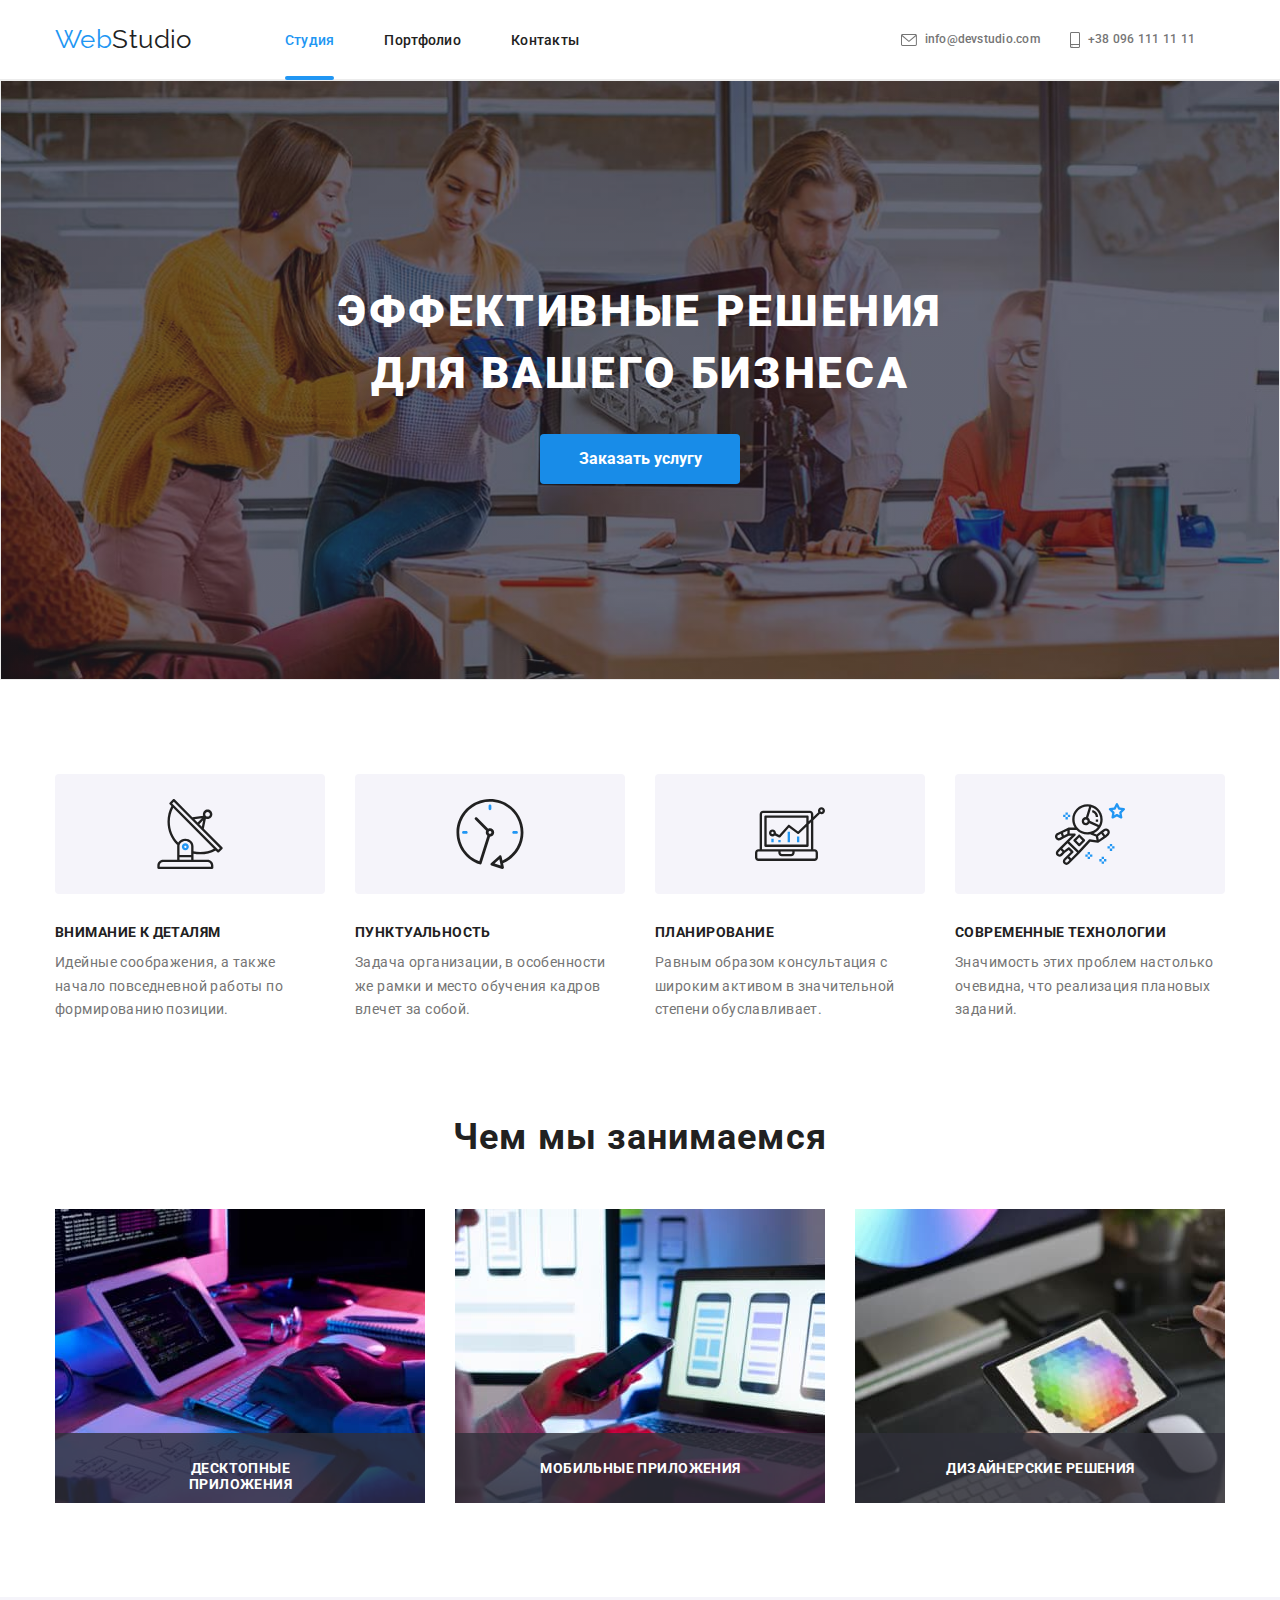
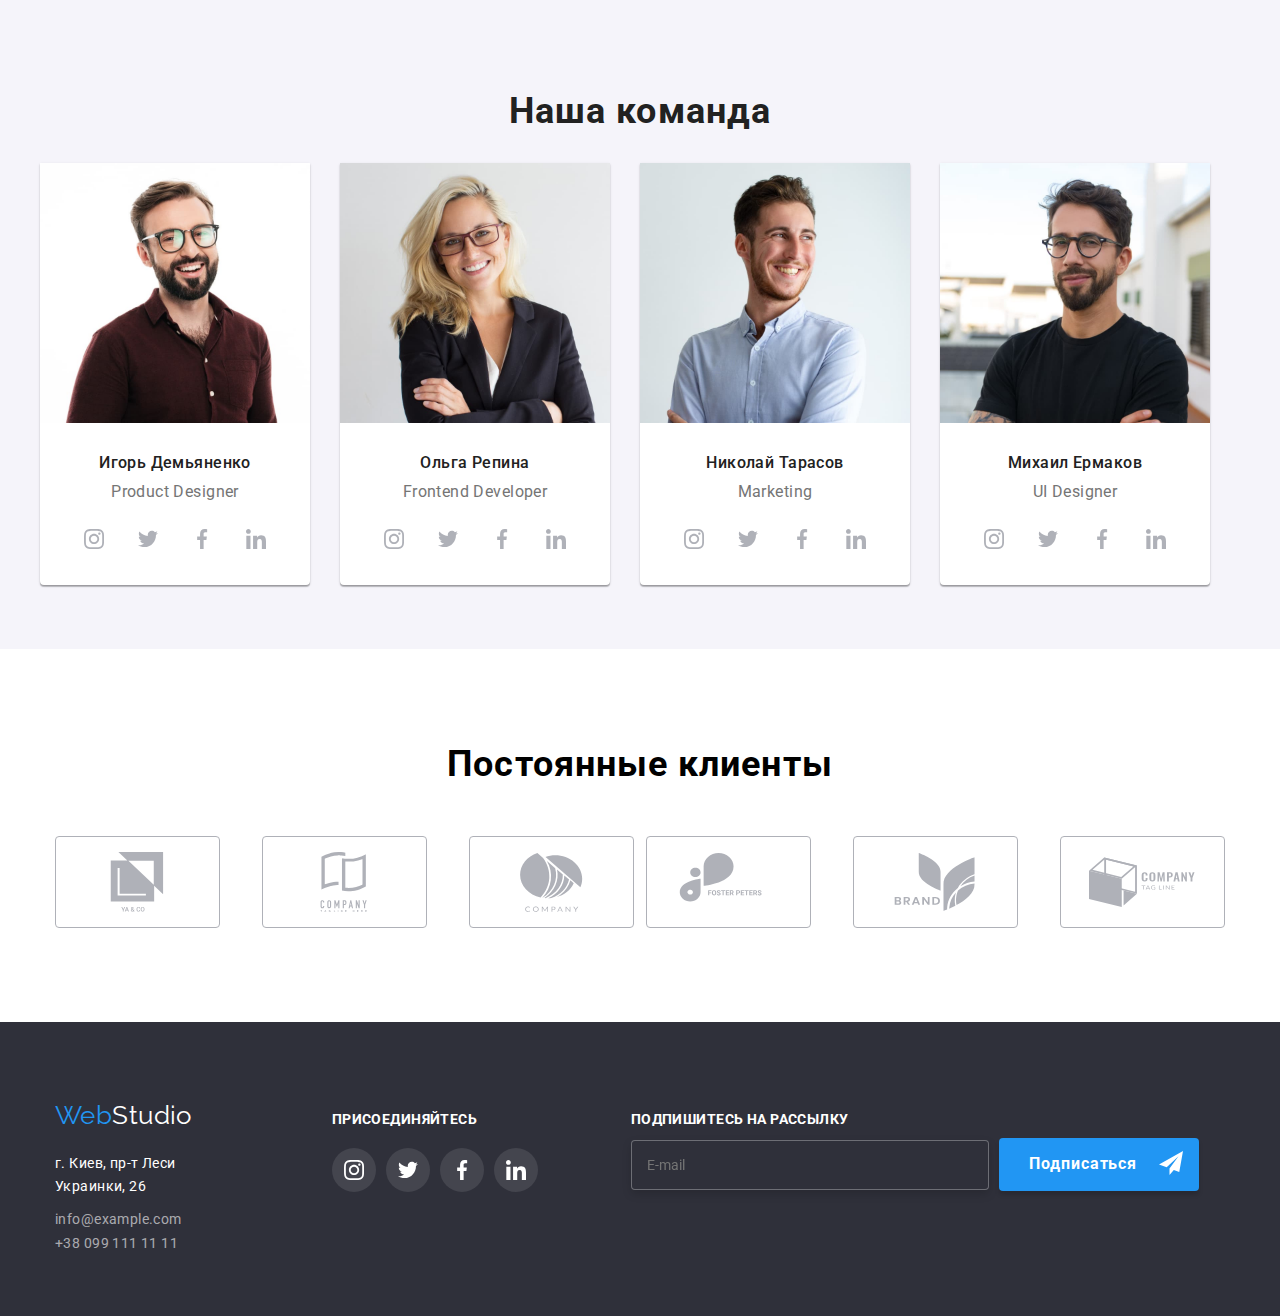
==== commit c2da64eb: "Исправление отступов" ====
--- a/index.html
+++ b/index.html
@@ -127,7 +127,7 @@
       <section class="hero section">
         <div class="container hero-container">
           <h1 class="hero__title">
-            Эффективные решения <br />
+            Эффективные решения
             для вашего бизнеса
           </h1>
           <button type="button" class="hero__button" data-modal-open>
--- a/css/main.min.css
+++ b/css/main.min.css
@@ -1,2 +1,2 @@
-:root{--primary-text-color: #757575;--title-text-color: #212121;--accent-color: #2196f3;--background-button: #188ce8;--white-color: #ffffff;--background-color: #e5e5e5;--hero-background-color: #2f303a;--second-accent-color: #000000;--grid-background: #f5f4fa;--icon-color: #afb1b8}body{background-color:var(--title-color);color:var(--primary-text-color);font-family:Roboto, sans-serif;letter-spacing:0.03em;font-weight:400;font-size:14px;line-height:1.7}img{display:block;max-width:100%;height:auto}.list{list-style:none;padding:0;margin:0}h1,h2,h3,p,ul{margin-top:0;margin-bottom:0}a{text-decoration:none}.web{color:var(--accent-color)}.section{padding:60px 0px}@media screen and (min-width: 1200px){.section{padding:94px 0px}}.works__title,.team__title,.clients__title{text-align:center;margin-bottom:30px}@media screen and (min-width: 1200px){.works__title,.team__title,.clients__title{font-weight:700;font-size:36px;line-height:1.2;letter-spacing:.03em;margin-bottom:50px}}.section .title{color:var(--title-text-color)}.title--dark-color{color:var(--title-text-color)}.title--light-color{color:var(--white-color)}.container{width:100%;margin:0 auto;padding-left:15px;padding-right:15px}@media screen and (min-width: 480px){.container{width:480px}}@media screen and (min-width: 768px){.container{width:768px}}@media screen and (min-width: 1200px){.container{width:1200px}}.header-container{display:flex;align-items:center;padding-top:16px;padding-bottom:16px;max-height:80px}@media screen and (min-width: 768px){.header-container{display:flex;padding-top:20px;padding-bottom:20px}}@media screen and (min-width: 1200px){.header-container{display:flex;justify-content:space-between;padding-top:25px;padding-bottom:25px}}.header{border-bottom:1px solid #ececec;max-height:80px}.header__navigation{display:flex;align-items:center}.header__list{display:none}@media screen and (min-width: 768px){.header__list{display:flex}}@media screen and (min-width: 1200px){.header__list{display:flex}}.header .logo{color:var(--second-accent-color);display:block;font-family:Raleway;font-size:24px;line-height:1.1;text-decoration:none;margin-top:26px;margin-bottom:26px}.header .logo:hover,.header .logo:focus{color:var(--accent-color)}.header .logo--dark{color:var(--title-text-color)}.header .logo--light{color:var(--white-color)}@media screen and (min-width: 1200px){.header .logo{font-size:26px;line-height:1.2}}.header__item{display:flex}.header__item:first-child{margin-left:93px}@media screen and (min-width: 1200px){.header__item{margin-right:10px}}.header__item,.header__contacts-item{margin-left:50px}.header__link{display:block;color:var(--primary-text-color);letter-spacing:0.02em;padding-top:32px;padding-bottom:32px;position:relative;transition:color 250ms cubic-bezier(0.4, 0, 0.2, 1)}.header__link:hover,.header__link:focus{color:var(--accent-color)}.header__link,.header__contacts-link,.header__link.current{color:var(--title-text-color);font-weight:500;font-size:14px;line-height:1.2;text-decoration:none;transition-property:color;transition-duration:250ms;transition-timing-function:cubic-bezier(0.4, 0, 0.2, 1)}.header__contacts-link:hover,.header__contacts-link:focus{color:var(--accent-color)}.header__link.current{color:var(--accent-color)}.header__link.current::after{content:"";width:100%;height:4px;border-radius:2px;background-color:var(--accent-color);position:absolute;left:0;bottom:0}.header__contacts{font-weight:500;font-size:14px;line-height:1.1;letter-spacing:.02em;color:var(--title-text-color);text-decoration:none;transition-property:color;transition-duration:250ms;transition-timing-function:cubic-bezier(0.4, 0, 0.2, 1);display:none;margin-left:auto}@media screen and (min-width: 768px){.header__contacts{display:block}}@media screen and (min-width: 1200px){.header__contacts{display:flex;align-items:center}}.header__contacts-item{display:flex}@media screen and (min-width: 1200px){.header__contacts-item{margin-right:10px}}.header__contacts-link{color:var(--primary-text-color);text-decoration:none;display:flex;align-items:center;transition:color 250ms cubic-bezier(0.4, 0, 0.2, 1)}@media screen and (min-width: 768px) and (max-width: 1200px){.header__contacts-link{margin-bottom:10px}}.header__contacts-icon{fill:currentColor;margin-right:8px;width:14px;height:10px}@media screen and (min-width: 1200px){.header__contacts-icon{width:16px;height:12px}}.header .icon-mail{width:14px;height:10px}@media screen and (min-width: 1200px){.header .icon-mail{width:16px;height:12px}}.header .icon-phone{width:10px;height:14px}@media screen and (min-width: 1200px){.header .icon-phone{height:16px}}.header .modal-menu{visibility:hidden;opacity:0;display:flex;flex-direction:column;justify-content:space-between;background-color:#fff;position:fixed;top:0;left:50%;transform:translate(-50%);width:100vw;height:100vh;padding:48px 40px;z-index:1}@media screen and (min-widht: 768px){.header .modal-menu{display:none}}@media screen and (min-widht: 1200px){.header .modal-menu{display:none}}.header .modal-menu.is-open{visibility:visible;pointer-events:all;opacity:1}.header .modal-menu__list{font-weight:500;font-size:40px;line-height:1.1;letter-spacing:0.02em;color:var(--title-text-color)}.header .modal-menu__item{margin-bottom:32px}.header .modal-menu__contacts{font-weight:500;font-size:24px;line-height:1.1;letter-spacing:0.03em;color:var(--primary-text-color);margin-bottom:64px}.header .modal-menu__contacts-item{padding-bottom:32px}.header .modal-menu__contacts:last-child{margin-bottom:0}.header .modal-menu__contacts-link{color:var(--primary-text-color)}.header .modal-menu__contacts .tel{font-size:34px;color:var(--accent-color)}.header .modal-menu__contacts:last-child{margin-bottom:0}.header .modal-menu__link{color:var(--title-text-color)}.header .modal-menu__link--current{color:var(--accent-color)}.header .menu-btn-icon:active{fill:var(--accent-color)}.header .menu-btn{border:none;background-color:transparent;padding:0;margin-left:auto;display:block;z-index:10}@media screen and (min-width: 768px){.header .menu-btn{display:none}}@media screen and (min-width: 1200px){.header .menu-btn{display:none}}.header .menu-btn-icon{display:block}.header .icon-close{display:none}.header .menu-btn.is-open .icon-close{display:block}.header .menu-btn.is-open .icon-open{display:none}.hero{display:flex;padding-top:118px;padding-bottom:118px;text-align:center;border:1px solid #ececec}@media screen and (min-width: 1199px){.hero{padding-top:200px;padding-bottom:200px}}.hero__title{font-weight:900;font-size:26px;line-height:1.6;color:var(--white-color);text-transform:uppercase;margin-bottom:30px}@media screen and (min-width: 1200px){.hero__title{font-size:44px;line-height:1.4;text-align:center}}.hero__button{display:inline-block;border-radius:4px;border:4px transparent;color:var(--white-color);background-color:var(--background-button);min-width:200px;height:50px;font-family:inherit;font-weight:700;font-size:16px;line-height:1.87;cursor:pointer;transition:color 250ms cubic-bezier(0.4, 0, 0.2, 1),background-color 250ms cubic-bezier(0.4, 0, 0.2, 1)}.hero__button:hover,.hero__button:focus{color:var(--accent-color);background-color:var(--white-color)}.hero.section{margin-left:auto;margin-right:auto;max-width:1600px;height:600px;background-color:var(--hero-background-color);background-image:linear-gradient(rgba(47,48,58,0.4), rgba(47,48,58,0.4)),url(../images-studio/hero-bg-mob.jpg);background-repeat:no-repeat;background-size:cover;background-position:center}@media screen and (min-device-pixel-ratio: 2), screen and (-moz-min-device-pixel-ratio: 2), screen and (-o-min-device-pixel-ratio: 2 / 1), screen and (-webkit-min-device-pixel-ratio: 2), screen and (min-resolution: 192dpi), screen and (min-resolution: 2dppx){.hero.section{background-image:linear-gradient(rgba(47,48,58,0.4), rgba(47,48,58,0.4)),url(../images-studio/hero-bg@2x-mob.jpg)}}@media screen and (min-width: 768px){.hero.section{background-color:var(--hero-background-color);background-image:linear-gradient(rgba(47,48,58,0.4), rgba(47,48,58,0.4)),url(../images-studio/hero-bg-tab.jpg)}}@media screen and (min-width: 768px) and (min-device-pixel-ratio: 2), screen and (min-width: 768px) and (-moz-min-device-pixel-ratio: 2), screen and (min-width: 768px) and (-o-min-device-pixel-ratio: 2 / 1), screen and (min-width: 768px) and (-webkit-min-device-pixel-ratio: 2), screen and (min-width: 768px) and (min-resolution: 192dpi), screen and (min-width: 768px) and (min-resolution: 2dppx){.hero.section{background-image:linear-gradient(rgba(47,48,58,0.4), rgba(47,48,58,0.4)),url(../images-studio/hero-bg@2x-tab.jpg)}}@media screen and (min-width: 1200px){.hero.section{margin-left:auto;margin-right:auto;max-width:1600px;background-color:var(--hero-background-color);background-image:linear-gradient(rgba(47,48,58,0.4), rgba(47,48,58,0.4)),url(../images-studio/hero-bg-desk.jpg)}}@media screen and (min-width: 1200px) and (min-device-pixel-ratio: 2), screen and (min-width: 1200px) and (-moz-min-device-pixel-ratio: 2), screen and (min-width: 1200px) and (-o-min-device-pixel-ratio: 2 / 1), screen and (min-width: 1200px) and (-webkit-min-device-pixel-ratio: 2), screen and (min-width: 1200px) and (min-resolution: 192dpi), screen and (min-width: 1200px) and (min-resolution: 2dppx){.hero.section{background-image:linear-gradient(rgba(47,48,58,0.4), rgba(47,48,58,0.4)),url(../images-studio/hero-bg@2x-desk.jpg)}}@media screen and (min-width: 768px){.feature__list{display:flex;flex-wrap:wrap;margin-left:-60px;margin-bottom:30px}}@media screen and (min-width: 1200px){.feature__list{display:flex;flex-wrap:nowrap;margin-left:-60px;margin-bottom:0}}.feature__item{margin-right:30px}.feature__item:last-child{margin-right:0px}@media screen and (min-width: 768px){.feature__item{width:calc(100% / 2 - 30px);margin-left:30px}}@media screen and (min-width: 1200px){.feature__item{margin-bottom:0px;margin-right:30px}}.feature__title{color:var(--title-text-color);font-weight:700;font-size:14px;line-height:1.2;letter-spacing:.03em;text-align:center;text-transform:uppercase;margin-bottom:10px}@media screen and (min-width: 768px){.feature__title{text-align:start}}.feature__text{color:var(--text-color);font-size:14px;line-height:1.7}.feature__box{margin-bottom:30px;width:270px;height:120px;display:flex;justify-content:center;align-items:center;background:#f5f4fa;border-radius:4px}.feature__icon{width:70px;height:70px}.work{padding-top:0px}@media screen and (max-width: 1199px){.work.visually-hidden{display:none}}.work__title{color:var(--title-text-color);font-weight:700;font-size:36px;line-height:1.2;text-align:center;margin-bottom:50px}@media screen and (min-width: 1200px){.work__title{font-weight:700;font-size:36px;line-height:1.2;letter-spacing:.03em;margin-bottom:50px}}.work__list{display:flex;justify-content:space-between}.work__item{position:relative;display:flex;justify-content:center;align-items:center}.work__item:last-child{margin-right:0}.work__mission{display:block;position:absolute;background-color:rgba(47,48,58,0.8);height:70px;width:370px;top:50%;left:50%;transform:translate(-50%, 110%)}.work__mission-title{font-style:normal;font-weight:700;font-size:14px;line-height:16px;text-align:center;letter-spacing:0.03em;text-transform:uppercase;color:#ffffff;align-items:center;padding:27px 82px 27px 83px}img{width:100%}.team{display:flex;padding-top:94px;padding-bottom:94px;background-color:#f5f4fa;margin-bottom:0}.team__title{color:var(--title-text-color);font-weight:700;font-size:28px;line-height:1.2;text-align:center;margin-bottom:30px}.team__item{background-color:var(--white-color);margin-right:30px;border-radius:0px 0px 4px 4px;box-shadow:0px 1px 3px rgba(0,0,0,0.12),0px 1px 1px rgba(0,0,0,0.14),0px 2px 1px rgba(0,0,0,0.2)}.team__item:last-child{margin-right:0}@media screen and (min-width: 768px){.team__item{width:354px;margin-left:30px;margin-right:0px}}@media screen and (min-width: 768px){.team__list{display:flex;flex-wrap:wrap;justify-content:space-between;margin-left:-30px}}@media screen and (min-width: 1200px){.team__list{display:flex;flex-wrap:nowrap;margin-bottom:-30px}}.team__wrap{border-radius:0px 0px 4px 4px;padding-top:30px;padding-bottom:30px}.team__list-title{color:var(--title-text-color);font-weight:500;font-size:16px;line-height:1.19;text-align:center;margin-bottom:10px}.team__list-position{color:var(--text-color);font-size:16px;line-height:1.19;text-align:center;margin-bottom:16px}.team__item{margin-right:30px}.team__item:last-child{margin-right:0}.team__social-list{display:flex;list-style:none;align-items:center;padding-left:32px}.team__social-item+.team__social-item{margin-left:10px}.team__social-link{width:44px;height:44px;background-color:#ffffff;border-radius:50%;display:flex;justify-content:center;align-items:center;color:var(--icon-color);transition:background-color 250ms cubic-bezier(0.4, 0, 0.2, 1),color 250ms cubic-bezier(0.4, 0, 0.2, 1)}.team__social-link:hover,.team__social-link:focus{background-color:#2196f3;color:#ffffff}.team__social-icon{fill:currentColor}.clients.list{display:flex;flex-wrap:wrap;justify-content:space-between}@media screen and (min-width: 1200px){.clients.list{margin-left:-30px}}.clients__title{text-align:center;margin-bottom:50px;font-weight:700;font-size:28px;line-height:1.1;letter-spacing:.03em;color:var(--second-accent-color)}@media screen and (min-width: 1200px){.clients__title{font-weight:700;font-size:36px;line-height:1.2;letter-spacing:.03em;margin-bottom:50px}}.clients__item{margin-right:30px;width:calc(100% / 2 - 30px)}@media screen and (min-width: 768px){.clients__item{width:calc(100% / 3 - 30px)}}@media screen and (min-width: 1200px){.clients__item{width:calc(100% / 6 - 30px);margin-left:30px;margin-bottom:0}}.clients__link{display:flex;justify-content:center;align-items:center;width:100%;height:92px;border:1px solid #afb1b8;border-radius:4px;fill:#afb1b8;transition:border 250ms cubic-bezier(0.4, 0, 0.2, 1),color 250ms cubic-bezier(0.4, 0, 0.2, 1)}.clients__link:hover,.clients__link:focus{border:1px solid var(--accent-color);border-radius:4px;fill:var(--accent-color);border-color:var(--accent-color)}.clients__icon{transition:fill 250ms cubic-bezier(0.4, 0, 0.2, 1)}.clients__icon:hover,.clients__icon:focus{fill:var(--accent-color);border-color:var(--accent-color)}.footer{background-color:var(--hero-background-color);padding-top:60px;padding-bottom:60px;margin-left:auto;margin-right:auto}@media screen and (min-width: 1200px){.footer__container{display:flex;align-items:baseline}}.footer .logo{color:var(--white-color);display:block;font-family:Raleway;font-size:24px;line-height:1.1;text-decoration:none;margin-bottom:20px}.footer .logo:hover,.footer .logo:focus{color:var(--accent-color)}@media screen and (min-width: 1200px){.footer .logo{font-size:26px;line-height:1.2}}.footer .logo-wrap{text-align:center;margin-bottom:60px}@media screen and (min-width: 768px){.footer .logo-wrap{margin-bottom:0}}@media screen and (min-width: 1200px){.footer .logo-wrap{margin-right:70px;text-align:start}}.footer .tablet-wrap{margin-bottom:60px}@media screen and (min-width: 768px){.footer .tablet-wrap{display:flex;justify-content:space-around;align-items:baseline}}@media screen and (min-width: 1200px){.footer .tablet-wrap{margin-bottom:0}}.footer__address,.footer__link{color:var(--white-color);font-style:normal;font-size:14px;line-height:1.7}.footer__link{color:rgba(255,255,255,0.6);display:block;text-decoration:none;transition-property:color;transition-duration:250ms;transition-timing-function:cubic-bezier(0.4, 0, 0.2, 1)}.footer__link:hover,.footer__link:focus{color:var(--accent-color)}.footer__address{margin-bottom:9px}.footer__social-networks{margin-left:70px;text-align:center}@media screen and (min-width: 1200px){.footer__social-networks{text-align:start}}.footer__join-container{align-items:baseline;margin-left:93px;width:100%;height:86px;margin:0 auto;text-align:center}.footer__join-container h3{color:#ffffff;font-weight:700;font-size:14px;line-height:1.14;letter-spacing:0.03em;text-transform:uppercase;margin-top:30px;margin-bottom:10px}@media screen and (min-width: 768px){.footer__join-container{display:inline-block;margin-left:180px}}@media screen and (min-width: 1200px){.footer__join-container{margin-left:93px;text-align:start}}.footer__title{font-weight:700;font-size:14px;line-height:1.1;letter-spacing:.03em;text-transform:uppercase;margin-bottom:20px;color:var(--white-color)}.footer__join{position:relative;align-items:center}.footer__join-button{position:relative;min-width:200px;padding:10px 28px;min-height:50px;background-color:var(--accent-color);box-shadow:0px 4px 4px rgba(0,0,0,0.15);border-radius:4px;border-color:transparent;font-weight:700;font-size:16px;line-height:1.8;align-items:center;text-align:start;letter-spacing:0.06em;color:var(--white-color);transition-property:border-color;transition-duration:250ms;transition-timing-function:cubic-bezier(0.4, 0, 0.2, 1)}.footer__join-button :focus{border-color:var(--accent-color)}.footer__join-input{width:100%;padding-top:16px;padding-bottom:16px;margin-bottom:20px;padding-left:15px;background-color:var(--hero-background-color);border:1px solid rgba(255,255,255,0.3);filter:drop-shadow(0px 4px 4px rgba(0,0,0,0.15));border-radius:4px;font-size:14px;color:var(--white-color)}.footer__join-input:focus{border-color:var(--accent-color)}@media screen and (min-width: 768px){.footer__join-input{width:100%;max-width:450px}}@media screen and (min-width: 1200px){.footer__join-input{width:358px;min-height:50px;margin-right:10px;margin-bottom:0}}.footer__join-icon{position:relative;right:50px;top:20px;transform:translateY(-50%);margin-left:10px;fill:#ffffff}.social__networks-title{color:var(--white-color);font-weight:700;font-size:14px;line-height:1.1;text-transform:uppercase}@media screen and (min-width: 1200px){.social__networks-title{text-align:start}}.social__networks-list{display:flex;width:205px;margin-top:20px;padding:0px}.social__networks-list:hover{border-color:var(--accent-color)}.social__networks-item:not(:last-child){margin-right:10px}.social__networks-link{display:flex;width:44px;height:44px;justify-content:center;align-items:center;background-color:rgba(255,255,255,0.1);border-radius:50%;transition:250ms cubic-bezier(0.4, 0, 0.2, 1)}.social__networks-link:hover,.social__networks-link:focus{background-color:var(--accent-color)}.social__networks-icon{fill:var(--white-color)}.social__networks-icon:hover,.social__networks-icon:focus{background-color:var(--accent-color)}.backdrop{position:fixed;height:100vh;width:100vw;top:0;left:50%;display:flex;align-items:center;justify-content:center;transform:translateX(-50%);background-color:rgba(0,0,0,0.2);transition:opacity 250ms cubic-bezier(0.4, 0, 0.2, 1)}.backdrop.is-hidden{opacity:0;visibility:hidden;pointer-events:none}.modal{position:absolute;top:50%;left:50%;transform:translate(-50%, -50%);min-height:581px;width:528px;background:#ffffff;box-shadow:0px 1px 3px rgba(0,0,0,0.12),0px 1px 1px rgba(0,0,0,0.14),0px 2px 1px rgba(0,0,0,0.2);border-radius:4px;transition:250ms cubic-bezier(0.4, 0, 0.2, 1);padding:40px}.modal__close-btn{position:absolute;top:8px;right:8px;padding:4px 3px 3px 3px;width:30px;height:30px;background-color:transparent;border:1px solid rgba(0,0,0,0.1);cursor:pointer;border-radius:50%;justify-content:center;text-align:center;transition:fill 250ms cubic-bezier(0.4, 0, 0.2, 1)}.modal__close-btn:hover{fill:var(--accent-color)}.modal__close-icon{position:absolute;left:17.22%;right:16.67%;top:20.67%;bottom:22.22%;color:#000;transition:fill 250ms cubic-bezier(0.4, 0, 0.2, 1)}.modal__title{font-style:normal;font-weight:700;font-size:20px;line-height:23px;text-align:center;letter-spacing:0.03em;color:var(--title-text-color);margin-bottom:20px}.modal__input{width:100%;height:40px;border:1px solid rgba(33,33,33,0.2);padding-left:25px;border-radius:4px;padding:10px;padding-left:42px;color:var(--accent-color);font-size:14px;outline:none;transition:border 250ms cubic-bezier(0.4, 0, 0.2, 1)}.modal__input:focus{border-color:var(--accent-color)}.modal__input:focus+.input-icon{fill:var(--accent-color)}.modal__field{margin-bottom:10px}.modal__label{font-style:normal;font-weight:400;font-size:12px;line-height:1.17;letter-spacing:0.01em;display:block;position:relative;margin-bottom:4px;color:var(--primary-text-color)}.modal__text{width:100%;height:120px;border:1px solid rgba(33,33,33,0.2);box-sizing:border-box;border-radius:4px;padding:10px;color:var(--accent-color);font-size:14px;outline:none;resize:none;transition:border 250ms cubic-bezier(0.4, 0, 0.2, 1)}.modal__text:focus{border-color:var(--accent-color)}.modal__check:checked+.check-text span{background-color:var(--accent-color);border-color:transparent}.modal__check.visually-hidden{visibility:hidden;position:absolute}.modal__policy{display:flex}@media screen and (min-width: 480px){.modal{width:450px}}.input-wrap{position:relative}.input-icon{position:absolute;left:12px;top:50%;transform:translateY(-50%);transition:color 250ms cubic-bezier(0.4, 0, 0.2, 1)}.check-text{display:flex;font-style:normal;font-weight:normal;font-size:14px;line-height:1.71;letter-spacing:0.03em;color:var(--primary-text-color);transition:background-color 250ms cubic-bezier(0.4, 0, 0.2, 1),border 250ms cubic-bezier(0.4, 0, 0.2, 1)}.check-text span{width:16px;height:15px;border:2px solid var(--title-text-color);border-radius:2px;margin-right:5px;display:flex;align-items:center;justify-content:center}@media screen and (min-width: 1200px){.check-text{font-size:14px;line-height:1.7;margin-left:8px}}.icon-check{fill:transparent}.check-link{font-style:normal;font-weight:400;font-size:14px;line-height:1.71;letter-spacing:0.03em;text-decoration-line:underline;color:var(--accent-color)}.submit-btn{display:block;font-weight:700;font-size:16px;line-height:1.87;letter-spacing:0.06em;align-items:center;display:block;text-align:center;color:#ffffff;background-color:var(--accent-color);padding:10px 56px;min-width:200px;margin-top:30px;margin-left:124px;margin-right:124px;justify-content:center;border-radius:4px;border:none;box-shadow:0px 1px 3px rgba(0,0,0,0.12),0px 1px 1px rgba(0,0,0,0.14),0px 2px 1px rgba(0,0,0,0.2);transition:color 250ms cubic-bezier(0.4, 0, 0.2, 1),background-color 250ms cubic-bezier(0.4, 0, 0.2, 1)}.submit-btn:hover,.submit-btn:focus{color:var(--accent-color);background-color:#ffffff}.gallery__menu{display:flex;flex-wrap:wrap;margin-bottom:40px}@media screen and (min-width: 768px){.gallery__menu{margin-bottom:30px;justify-content:center}}@media screen and (min-width: 1200px){.gallery__menu{margin-bottom:50px}}.gallery__item{margin-right:8px}.gallery__item:last-child{margin-right:0px}@media screen and (max-width: 767px){.gallery__item{margin-bottom:15px}.gallery__item:nth-last-child(-n+2){margin-bottom:0px}}.gallery__button{color:var(--title-text-color);background-color:var(--grid-background);font-family:inherit;font-weight:500;font-size:16px;line-height:1.6;padding:6px 22px;border-radius:4px;border-color:transparent;min-height:38px;cursor:pointer;transition:color 250ms cubic-bezier(0.4, 0, 0.2, 1),background-color 250ms cubic-bezier(0.4, 0, 0.2, 1)}.gallery__button:hover,.gallery__button:focus{color:var(--white-color);background-color:var(--accent-color);box-shadow:0px 4px 4px rgba(0,0,0,0.25)}.gallery__item{margin-right:8px}.gallery__item:last-child{margin-right:0px}@media screen and (max-width: 767px){.gallery__item{margin-bottom:15px}.gallery__item:nth-last-child(-n+2){margin-bottom:0px}}.projects__container{display:flex;flex-wrap:wrap}.projects__list .projects__wrap{padding:20px 24px}.projects__wrap{padding:30px 30px 16px 30px;border:1px solid #eeeeee;border-top:0px}.projects__thumb{position:relative;overflow:hidden}.projects__card{border:1px solid #eeeeee;background-color:#ffffff}.projects__card:hover .projects__modal{opacity:1;transform:translateY(0%)}.projects__modal{position:absolute;top:0;width:100%;height:100%;color:var(--white-color);background:rgba(33,150,243,0.9);padding:63px 24px;transform:translateY(100%);transition-property:background-color,color,translateY(100%);transition-duration:250ms;transition-timing-function:cubic-bezier(0.4, 0, 0.2, 1)}.projects__modal p{font-style:normal;font-weight:400;font-size:18px;line-height:1.56;letter-spacing:0.03em;color:#ffffff;transform:translateY(0%)}.projects__list{display:flex;flex-wrap:wrap}.projects__item{width:100%;margin-bottom:30px;transition-property:box-shadow;transition-duration:250ms;transition-timing-function:cubic-bezier(0.4, 0, 0.2, 1)}@media screen and (max-width: 767px){.projects__item:last-child{margin-bottom:0}}@media screen and (min-width: 768px){.projects__item{width:calc((100% - 60px) / 2)}.projects__item:nth-child(odd){margin-right:30px}.projects__item:last-child{margin:0}}@media screen and (min-width: 1200px){.projects__item{margin-right:30px;width:calc((100% - 90px) / 3)}.projects__item:nth-last-child(-n+3){margin-bottom:0}.projects__item:nth-child(3n){margin-right:0}}.projects__name{color:var(--title-text-color)}@media screen and (min-width: 768px){.projects__name{font-weight:700;font-size:18px;line-height:2;letter-spacing:.06em;margin-bottom:4px}}.projects__info{color:var(--text-color);font-size:16px;line-height:1.87}
+:root{--primary-text-color: #757575;--title-text-color: #212121;--accent-color: #2196f3;--background-button: #188ce8;--white-color: #ffffff;--background-color: #e5e5e5;--hero-background-color: #2f303a;--second-accent-color: #000000;--grid-background: #f5f4fa;--icon-color: #afb1b8}body{background-color:var(--title-color);color:var(--primary-text-color);font-family:Roboto, sans-serif;letter-spacing:0.03em;font-weight:400;font-size:14px;line-height:1.7}img{display:block;max-width:100%;height:auto}.list{list-style:none;padding:0;margin:0}h1,h2,h3,p,ul{margin-top:0;margin-bottom:0}a{text-decoration:none}.web{color:var(--accent-color)}.section{padding:60px 0px}@media screen and (min-width: 1200px){.section{padding:94px 0px}}.works__title,.team__title,.clients__title{text-align:center;margin-bottom:30px}@media screen and (min-width: 1200px){.works__title,.team__title,.clients__title{font-weight:700;font-size:36px;line-height:1.2;letter-spacing:.03em;margin-bottom:50px}}.section .title{color:var(--title-text-color)}.title--dark-color{color:var(--title-text-color)}.title--light-color{color:var(--white-color)}.container{width:100%;margin:0 auto;padding-left:15px;padding-right:15px}@media screen and (min-width: 480px){.container{width:480px}}@media screen and (min-width: 768px){.container{width:768px}}@media screen and (min-width: 1200px){.container{width:1200px}}.header-container{display:flex;align-items:center;max-height:80px}@media screen and (min-width: 768px){.header-container{display:flex;padding-top:20px;padding-bottom:20px}}@media screen and (min-width: 1200px){.header-container{display:flex;justify-content:space-between;padding-top:25px;padding-bottom:25px}}.header{border-bottom:1px solid #ececec;max-height:80px}.header__navigation{display:flex;align-items:center}.header__list{display:none}@media screen and (min-width: 768px){.header__list{display:flex}}@media screen and (min-width: 1200px){.header__list{display:flex}}.header .logo{color:var(--second-accent-color);display:block;font-family:Raleway;font-size:24px;line-height:1.1;text-decoration:none;padding-top:16px;padding-bottom:16px}.header .logo:hover,.header .logo:focus{color:var(--accent-color)}.header .logo--dark{color:var(--title-text-color)}.header .logo--light{color:var(--white-color)}@media screen and (min-width: 768px){.header .logo{margin-right:88px}}@media screen and (min-width: 1200px){.header .logo{margin-right:93px;font-size:26px;line-height:1.2}}.header__item{display:flex;margin-left:50px}.header__item:first-child{margin-left:0px}.header__link{display:block;color:var(--primary-text-color);letter-spacing:0.02em;padding-top:32px;padding-bottom:32px;position:relative;transition:color 250ms cubic-bezier(0.4, 0, 0.2, 1)}.header__link:hover,.header__link:focus{color:var(--accent-color)}.header__link,.header__link.current{color:var(--title-text-color);font-weight:500;font-size:14px;line-height:1.2;text-decoration:none;transition-property:color;transition-duration:250ms;transition-timing-function:cubic-bezier(0.4, 0, 0.2, 1)}.header__contacts-link:hover,.header__contacts-link:focus{color:var(--accent-color)}.header__link.current{color:var(--accent-color)}.header__link.current::after{content:"";width:100%;height:4px;border-radius:2px;background-color:var(--accent-color);position:absolute;left:0;bottom:0}.header__contacts{font-weight:500;font-size:14px;line-height:1.1;letter-spacing:.02em;color:var(--title-text-color);text-decoration:none;transition-property:color;transition-duration:250ms;transition-timing-function:cubic-bezier(0.4, 0, 0.2, 1);display:none;margin-left:auto}@media screen and (min-width: 768px){.header__contacts{display:block;font-weight:500;font-size:12px;line-height:1.15;letter-spacing:.02em;margin-left:84px}}@media screen and (min-width: 1200px){.header__contacts{display:flex;align-items:center;margin-left:0px;padding-top:7px;padding-bottom:7px}}.header__contacts-item{display:flex}@media screen and (min-width: 768px) and (max-width: 1200px){.header__contacts-item{margin-bottom:10px}.header__contacts-item:last-child{margin-bottom:0px}}@media screen and (min-width: 1200px){.header__contacts-item{margin-right:30px;margin-bottom:0}}.header__contacts-link{color:var(--primary-text-color);text-decoration:none;display:flex;align-items:center;transition:color 250ms cubic-bezier(0.4, 0, 0.2, 1)}.header__contacts-icon{fill:currentColor;margin-right:8px;width:14px;height:10px}@media screen and (min-width: 1200px){.header__contacts-icon{width:16px;height:12px}}.header .icon-mail{width:14px;height:10px}@media screen and (min-width: 1200px){.header .icon-mail{width:16px;height:12px}}.header .icon-phone{width:10px;height:14px}@media screen and (min-width: 1200px){.header .icon-phone{height:16px}}.header .modal-menu{visibility:hidden;opacity:0;display:flex;flex-direction:column;justify-content:space-between;background-color:#fff;position:fixed;top:0;left:50%;transform:translate(-50%);width:100vw;height:100vh;padding:48px 40px;z-index:1}@media screen and (min-widht: 768px){.header .modal-menu{display:none}}@media screen and (min-widht: 1200px){.header .modal-menu{display:none}}.header .modal-menu.is-open{visibility:visible;pointer-events:all;opacity:1}.header .modal-menu__list{font-weight:500;font-size:40px;line-height:1.1;letter-spacing:0.02em;color:var(--title-text-color)}.header .modal-menu__item{margin-bottom:32px}.header .modal-menu__contacts-link{color:var(--primary-text-color)}.header .modal-menu__contacts .tel{font-size:34px;color:var(--accent-color)}.header .modal-menu__contacts:last-child{margin-bottom:0}.header .modal-menu__link{color:var(--title-text-color)}.header .modal-menu__link--current{color:var(--accent-color)}.header .menu-btn-icon:active{fill:var(--accent-color)}.header .menu-btn{border:none;background-color:transparent;padding:0;margin-left:auto;display:block;z-index:10}@media screen and (min-width: 768px){.header .menu-btn{display:none}}@media screen and (min-width: 1200px){.header .menu-btn{display:none}}.header .menu-btn-icon{display:block}.header .icon-close{display:none}.header .menu-btn.is-open .icon-close{display:block}.header .menu-btn.is-open .icon-open{display:none}.modal-menu{visibility:hidden;opacity:0;display:flex;flex-direction:column;justify-content:space-between;background-color:#fff;position:fixed;top:0;left:50%;transform:translate(-50%);width:100vw;height:100vh;padding:48px 40px;z-index:1}@media screen and (min-width: 768px){.modal-menu{display:none}}@media screen and (min-width: 1200px){.modal-menu{display:none}}.modal-menu.is-open{visibility:visible;pointer-events:all;opacity:1}.modal-menu__list{font-weight:500;font-size:40px;line-height:1.1;letter-spacing:0.02em;color:var(--title-text-color)}.modal-menu__item{margin-bottom:32px}.modal-menu__item:last-child{margin-bottom:0}.modal-menu__contacts{font-weight:500;font-size:24px;line-height:1.1;letter-spacing:0.03em;color:var(--primary-text-color);margin-bottom:32px}.modal-menu__contacts-item{padding-bottom:32px}.modal-menu__contacts-link{color:var(--primary-text-color)}.modal-menu__contacts .tel{font-size:34px;color:var(--accent-color)}.modal-menu__contacts:last-child{margin-bottom:0}.modal-menu__link{color:var(--title-text-color)}.modal-menu__link--current{color:var(--accent-color)}.menu-btn-icon:active{fill:var(--accent-color)}.socials{display:flex;flex-wrap:wrap;font-weight:500;font-style:18px;line-height:22px;letter-spacing:0.02em;color:var(--accent-color)}.socials__link{color:currentColor}.socials__item{margin-right:20px}.socials__item:last-child{margin-right:0}.socials__item:not(:last-child)::after{content:" ";display:block;height:100%;width:1px;background-color:rgba(33,33,33,0.2);position:absolute;top:0;right:-10px}.hero{width:100%;display:flex;height:400px;padding-top:118px;padding-bottom:118px;text-align:center;border:1px solid #ececec}@media screen and (min-width: 1199px){.hero{height:600px;padding-top:200px;padding-bottom:200px}}.hero__container{height:400px}.hero__title{font-weight:900;font-size:26px;line-height:1.6;color:var(--white-color);letter-spacing:0.06em;text-transform:uppercase;margin-bottom:30px;padding-left:45px;padding-right:45px}@media screen and (min-width: 768px){.hero__title{min-width:360px;padding-left:188px;padding-right:188px}}@media screen and (min-width: 1200px){.hero__title{min-width:696px;padding-left:236px;padding-right:236px;font-size:44px;line-height:1.4;text-align:center}}.hero__button{display:inline-block;border-radius:4px;border:4px transparent;color:var(--white-color);background-color:var(--background-button);min-width:200px;height:50px;font-family:inherit;font-weight:700;font-size:16px;line-height:1.87;cursor:pointer;transition:color 250ms cubic-bezier(0.4, 0, 0.2, 1),background-color 250ms cubic-bezier(0.4, 0, 0.2, 1)}.hero__button:hover,.hero__button:focus{color:var(--accent-color);background-color:var(--white-color)}.hero.section{margin-left:auto;margin-right:auto;max-width:1600px;background-color:var(--hero-background-color);background-image:linear-gradient(rgba(47,48,58,0.4), rgba(47,48,58,0.4)),url(../images-studio/hero-bg-mob.jpg);background-repeat:no-repeat;background-size:cover;background-position:center}@media screen and (min-device-pixel-ratio: 2), screen and (-moz-min-device-pixel-ratio: 2), screen and (-o-min-device-pixel-ratio: 2 / 1), screen and (-webkit-min-device-pixel-ratio: 2), screen and (min-resolution: 192dpi), screen and (min-resolution: 2dppx){.hero.section{background-image:linear-gradient(rgba(47,48,58,0.4), rgba(47,48,58,0.4)),url(../images-studio/hero-bg@2x-mob.jpg)}}@media screen and (min-width: 768px){.hero.section{background-color:var(--hero-background-color);background-image:linear-gradient(rgba(47,48,58,0.4), rgba(47,48,58,0.4)),url(../images-studio/hero-bg-tab.jpg)}}@media screen and (min-width: 768px) and (min-device-pixel-ratio: 2), screen and (min-width: 768px) and (-moz-min-device-pixel-ratio: 2), screen and (min-width: 768px) and (-o-min-device-pixel-ratio: 2 / 1), screen and (min-width: 768px) and (-webkit-min-device-pixel-ratio: 2), screen and (min-width: 768px) and (min-resolution: 192dpi), screen and (min-width: 768px) and (min-resolution: 2dppx){.hero.section{background-image:linear-gradient(rgba(47,48,58,0.4), rgba(47,48,58,0.4)),url(../images-studio/hero-bg@2x-tab.jpg)}}@media screen and (min-width: 1200px){.hero.section{margin-left:auto;margin-right:auto;max-width:1600px;background-color:var(--hero-background-color);background-image:linear-gradient(rgba(47,48,58,0.4), rgba(47,48,58,0.4)),url(../images-studio/hero-bg-desk.jpg)}}@media screen and (min-width: 1200px) and (min-device-pixel-ratio: 2), screen and (min-width: 1200px) and (-moz-min-device-pixel-ratio: 2), screen and (min-width: 1200px) and (-o-min-device-pixel-ratio: 2 / 1), screen and (min-width: 1200px) and (-webkit-min-device-pixel-ratio: 2), screen and (min-width: 1200px) and (min-resolution: 192dpi), screen and (min-width: 1200px) and (min-resolution: 2dppx){.hero.section{background-image:linear-gradient(rgba(47,48,58,0.4), rgba(47,48,58,0.4)),url(../images-studio/hero-bg@2x-desk.jpg)}}@media screen and (min-width: 768px){.feature__list{display:flex;flex-wrap:wrap;margin-bottom:-30px;margin-left:-30px}}@media screen and (min-width: 1200px){.feature__list{display:flex;flex-wrap:nowrap;margin-bottom:0}}.feature__item{max-width:450px;margin-bottom:30px}.feature__item:last-child{margin-bottom:0px}@media screen and (min-width: 768px){.feature__item{max-width:354px;margin-left:30px}}@media screen and (min-width: 1200px){.feature__item{max-width:270px;margin-bottom:0px}}.feature__title{color:var(--title-text-color);font-weight:700;font-size:14px;line-height:1.2;letter-spacing:.03em;text-align:center;text-transform:uppercase;margin-bottom:10px}@media screen and (min-width: 768px){.feature__title{text-align:start}}.feature__text{color:var(--text-color);font-size:14px;line-height:1.7}.feature__box{margin-bottom:30px;height:120px;display:flex;justify-content:center;align-items:center;background:#f5f4fa;border-radius:4px}.feature__icon{width:70px;height:70px}.work{padding-top:0px}@media screen and (max-width: 1199px){.work.visually-hidden{display:none}}.work__title{color:var(--title-text-color);font-weight:700;font-size:36px;line-height:1.2;text-align:center;margin-bottom:50px}@media screen and (min-width: 1200px){.work__title{font-weight:700;font-size:36px;line-height:1.2;letter-spacing:.03em;margin-bottom:50px}}.work__list{display:flex;justify-content:space-between}.work__item{position:relative;display:flex;justify-content:center;align-items:center}.work__item:last-child{margin-right:0}.work__mission{display:block;position:absolute;background-color:rgba(47,48,58,0.8);height:70px;width:370px;top:50%;left:50%;transform:translate(-50%, 110%)}.work__mission-title{font-style:normal;font-weight:700;font-size:14px;line-height:16px;text-align:center;letter-spacing:0.03em;text-transform:uppercase;color:#ffffff;align-items:center;padding:27px 82px 27px 83px}.team{background-color:#f5f4fa;margin-bottom:0}.team__title{color:var(--title-text-color);font-weight:700;font-size:28px;line-height:1.2;text-align:center;margin-bottom:30px}@media screen and (min-width: 1200px){.team__title{font-size:36px;line-height:1.16}}.team__item{max-width:450px;background-color:var(--white-color);margin-bottom:30px;border-radius:0px 0px 4px 4px;box-shadow:0px 1px 3px rgba(0,0,0,0.12),0px 1px 1px rgba(0,0,0,0.14),0px 2px 1px rgba(0,0,0,0.2)}.team__item:last-child{margin-bottom:0}@media screen and (min-width: 768px){.team__item{max-width:354px;margin-right:30px;margin-bottom:30px}.team__item:nth-child(2n){margin-right:0}.team__item:nth-last-child(-n+2){margin-bottom:0}}@media screen and (min-width: 1200px){.team__item{margin-bottom:0;max-width:270px}.team__item:not(:last-child){margin-right:30px}}@media screen and (min-width: 768px){.team__list{display:flex;flex-wrap:wrap;justify-content:center;margin-left:-30px;margin-bottom:30px}}@media screen and (min-width: 1200px){.team__list{display:flex;flex-wrap:nowrap;margin-bottom:-30px}}.team__wrap{border-radius:0px 0px 4px 4px;padding-top:30px;padding-bottom:24px}.team__list-title{color:var(--title-text-color);font-weight:500;font-size:16px;line-height:1.19;text-align:center;margin-bottom:10px}.team__list-position{color:var(--text-color);font-size:16px;line-height:1.19;text-align:center;margin-bottom:16px}.team__social-list{display:flex;justify-content:center;align-items:center}.team__social-item+.team__social-item{margin-left:10px}.team__social-link{width:44px;height:44px;background-color:#ffffff;border-radius:50%;display:flex;justify-content:center;align-items:center;color:var(--icon-color);transition:background-color 250ms cubic-bezier(0.4, 0, 0.2, 1),color 250ms cubic-bezier(0.4, 0, 0.2, 1)}.team__social-link:hover,.team__social-link:focus{background-color:#2196f3;color:#ffffff}.team__social-icon{fill:currentColor}.clients.list{display:flex;flex-wrap:wrap;justify-content:space-between}.clients__title{text-align:center;margin-bottom:50px;font-weight:700;font-size:28px;line-height:1.1;letter-spacing:.03em;color:var(--second-accent-color)}@media screen and (min-width: 1200px){.clients__title{font-weight:700;font-size:36px;line-height:1.2;letter-spacing:.03em;margin-bottom:50px}}.clients__item{margin-right:30px;margin-bottom:30px;width:calc(100% / 2 - 30px)}.clients__item:nth-child(3n){margin-bottom:0}@media screen and (min-width: 768px){.clients__item{width:calc(100% / 3 - 30px)}.clients__item:nth-child(3n){margin-right:0}}@media screen and (min-width: 1200px){.clients__item{width:calc(100% / 6 - 30px);margin-left:0px;margin-bottom:0}}.clients__link{display:flex;justify-content:center;align-items:center;width:100%;height:92px;border:1px solid #afb1b8;border-radius:4px;fill:#afb1b8;transition:border 250ms cubic-bezier(0.4, 0, 0.2, 1),color 250ms cubic-bezier(0.4, 0, 0.2, 1)}.clients__link:hover,.clients__link:focus{border:1px solid var(--accent-color);border-radius:4px;fill:var(--accent-color);border-color:var(--accent-color)}.clients__icon{transition:fill 250ms cubic-bezier(0.4, 0, 0.2, 1)}.clients__icon:hover,.clients__icon:focus{fill:var(--accent-color);border-color:var(--accent-color)}.footer{background-color:var(--hero-background-color);padding-top:60px;padding-bottom:60px;margin-left:auto;margin-right:auto}@media screen and (min-width: 1200px){.footer__container{display:flex;align-items:baseline}}.footer .logo{color:var(--white-color);display:block;font-family:Raleway;font-size:24px;line-height:1.1;text-decoration:none;margin-bottom:20px}.footer .logo:hover,.footer .logo:focus{color:var(--accent-color)}@media screen and (min-width: 1200px){.footer .logo{font-size:26px;line-height:1.2}}.footer .logo-wrap{text-align:center;margin-bottom:60px}@media screen and (min-width: 768px){.footer .logo-wrap{margin-bottom:0}}@media screen and (min-width: 1200px){.footer .logo-wrap{margin-right:70px;text-align:start}}.footer .tablet-wrap{margin-bottom:60px}@media screen and (min-width: 768px){.footer .tablet-wrap{display:flex;justify-content:space-around;align-items:baseline}}@media screen and (min-width: 1200px){.footer .tablet-wrap{margin-bottom:0}}.footer__address,.footer__link{color:var(--white-color);font-style:normal;font-size:14px;line-height:1.7}.footer__link{color:rgba(255,255,255,0.6);display:block;text-decoration:none;transition-property:color;transition-duration:250ms;transition-timing-function:cubic-bezier(0.4, 0, 0.2, 1)}.footer__link:hover,.footer__link:focus{color:var(--accent-color)}.footer__address{margin-bottom:9px}.footer__social-networks{margin-left:70px;text-align:center}@media screen and (min-width: 1200px){.footer__social-networks{text-align:start}}.footer__join-container{align-items:baseline;margin-left:93px;width:100%;height:86px;margin:0 auto;text-align:center}.footer__join-container h3{color:#ffffff;font-weight:700;font-size:14px;line-height:1.14;letter-spacing:0.03em;text-transform:uppercase;margin-top:30px;margin-bottom:10px}@media screen and (min-width: 768px){.footer__join-container{display:inline-block;margin:0 auto}}@media screen and (min-width: 1200px){.footer__join-container{margin-left:93px;text-align:start}}.footer__title{font-weight:700;font-size:14px;line-height:1.1;letter-spacing:.03em;text-transform:uppercase;margin-bottom:20px;color:var(--white-color)}@media screen and (min-width: 768px){.footer__title{display:block;margin:0 auto}}.footer__join{position:relative;align-items:center}@media screen and (min-width: 1200px){.footer__join{display:flex}}.footer__join-button{position:relative;min-width:200px;padding:10px 28px;min-height:50px;background-color:var(--accent-color);box-shadow:0px 4px 4px rgba(0,0,0,0.15);border-radius:4px;border-color:transparent;font-weight:700;font-size:16px;line-height:1.8;align-items:center;text-align:start;letter-spacing:0.06em;color:var(--white-color);transition-property:border-color;transition-duration:250ms;transition-timing-function:cubic-bezier(0.4, 0, 0.2, 1)}.footer__join-button :focus{border-color:var(--accent-color)}@media screen and (min-width: 768px){.footer__join-button{display:block;margin:0 auto}}.footer__join-input{width:100%;padding-top:16px;padding-bottom:16px;margin-bottom:20px;padding-left:15px;background-color:var(--hero-background-color);border:1px solid rgba(255,255,255,0.3);filter:drop-shadow(0px 4px 4px rgba(0,0,0,0.15));border-radius:4px;font-size:14px;color:var(--white-color)}.footer__join-input:focus{border-color:var(--accent-color)}@media screen and (min-width: 768px){.footer__join-input{width:100%;max-width:450px}}@media screen and (min-width: 1200px){.footer__join-input{width:358px;min-height:50px;margin-right:10px;margin-bottom:0}}.footer__join-icon{position:relative;left:-50px;top:20px;transform:translateY(-50%);margin-left:10px;fill:#ffffff}@media screen and (min-width: 768px){.footer__join-icon{left:70px;top:-25px}}@media screen and (min-width: 1200px){.footer__join-icon{left:-50px;top:10px}}.social__networks-title{color:var(--white-color);font-weight:700;font-size:14px;line-height:1.1;text-transform:uppercase}@media screen and (min-width: 1200px){.social__networks-title{text-align:start}}.social__networks-list{display:flex;justify-content:center;margin-top:20px;padding:0px}.social__networks-list:hover{border-color:var(--accent-color)}.social__networks-item:not(:last-child){margin-right:10px}.social__networks-link{display:flex;width:44px;height:44px;justify-content:center;align-items:center;background-color:rgba(255,255,255,0.1);border-radius:50%;transition:250ms cubic-bezier(0.4, 0, 0.2, 1)}.social__networks-link:hover,.social__networks-link:focus{background-color:var(--accent-color)}.social__networks-icon{fill:var(--white-color)}.social__networks-icon:hover,.social__networks-icon:focus{background-color:var(--accent-color)}.backdrop{position:fixed;height:100vh;width:100vw;top:0;left:50%;display:flex;align-items:center;justify-content:center;transform:translateX(-50%);background-color:rgba(0,0,0,0.2);transition:opacity 250ms cubic-bezier(0.4, 0, 0.2, 1)}.backdrop.is-hidden{opacity:0;visibility:hidden;pointer-events:none}.modal{position:absolute;top:50%;left:50%;transform:translate(-50%, -50%);min-height:581px;width:528px;background:#ffffff;box-shadow:0px 1px 3px rgba(0,0,0,0.12),0px 1px 1px rgba(0,0,0,0.14),0px 2px 1px rgba(0,0,0,0.2);border-radius:4px;transition:250ms cubic-bezier(0.4, 0, 0.2, 1);padding:40px}.modal__close-btn{position:absolute;top:8px;right:8px;padding:4px 3px 3px 3px;width:30px;height:30px;background-color:transparent;border:1px solid rgba(0,0,0,0.1);cursor:pointer;border-radius:50%;justify-content:center;text-align:center;transition:fill 250ms cubic-bezier(0.4, 0, 0.2, 1)}.modal__close-btn:hover{fill:var(--accent-color)}.modal__close-icon{position:absolute;left:17.22%;right:16.67%;top:20.67%;bottom:22.22%;color:#000;transition:fill 250ms cubic-bezier(0.4, 0, 0.2, 1)}.modal__title{font-style:normal;font-weight:700;font-size:20px;line-height:23px;text-align:center;letter-spacing:0.03em;color:var(--title-text-color);margin-bottom:20px}.modal__input{width:100%;height:40px;border:1px solid rgba(33,33,33,0.2);padding-left:25px;border-radius:4px;padding:10px;padding-left:42px;color:var(--accent-color);font-size:14px;outline:none;transition:border 250ms cubic-bezier(0.4, 0, 0.2, 1)}.modal__input:focus{border-color:var(--accent-color)}.modal__input:focus+.input-icon{fill:var(--accent-color)}.modal__field{margin-bottom:10px}.modal__label{font-style:normal;font-weight:400;font-size:12px;line-height:1.17;letter-spacing:0.01em;display:block;position:relative;margin-bottom:4px;color:var(--primary-text-color)}.modal__text{width:100%;height:120px;border:1px solid rgba(33,33,33,0.2);box-sizing:border-box;border-radius:4px;padding:10px;color:var(--accent-color);font-size:14px;outline:none;resize:none;transition:border 250ms cubic-bezier(0.4, 0, 0.2, 1)}.modal__text:focus{border-color:var(--accent-color)}.modal__check:checked+.check-text span{background-color:var(--accent-color);border-color:transparent}.modal__check.visually-hidden{visibility:hidden;position:absolute}.modal__policy{display:flex}@media screen and (min-width: 480px){.modal{width:450px}}.input-wrap{position:relative}.input-icon{position:absolute;left:12px;top:50%;transform:translateY(-50%);transition:color 250ms cubic-bezier(0.4, 0, 0.2, 1)}.check-text{display:flex;font-style:normal;font-weight:normal;font-size:14px;line-height:1.71;letter-spacing:0.03em;color:var(--primary-text-color);transition:background-color 250ms cubic-bezier(0.4, 0, 0.2, 1),border 250ms cubic-bezier(0.4, 0, 0.2, 1)}.check-text span{width:16px;height:15px;border:2px solid var(--title-text-color);border-radius:2px;margin-right:5px;display:flex;align-items:center;justify-content:center}@media screen and (min-width: 1200px){.check-text{font-size:14px;line-height:1.7;margin-left:8px}}.icon-check{fill:transparent}.check-link{font-style:normal;font-weight:400;font-size:14px;line-height:1.71;letter-spacing:0.03em;text-decoration-line:underline;color:var(--accent-color)}.submit-btn{display:block;font-weight:700;font-size:16px;line-height:1.87;letter-spacing:0.06em;align-items:center;display:block;text-align:center;color:#ffffff;background-color:var(--accent-color);padding:10px 56px;min-width:200px;margin-top:30px;margin-left:124px;margin-right:124px;justify-content:center;border-radius:4px;border:none;box-shadow:0px 1px 3px rgba(0,0,0,0.12),0px 1px 1px rgba(0,0,0,0.14),0px 2px 1px rgba(0,0,0,0.2);transition:color 250ms cubic-bezier(0.4, 0, 0.2, 1),background-color 250ms cubic-bezier(0.4, 0, 0.2, 1)}.submit-btn:hover,.submit-btn:focus{color:var(--accent-color);background-color:#ffffff}.gallery__menu{display:flex;flex-wrap:wrap;margin-bottom:40px}@media screen and (min-width: 768px){.gallery__menu{margin-bottom:30px;justify-content:center}}@media screen and (min-width: 1200px){.gallery__menu{margin-bottom:50px}}.gallery__item{margin-right:8px}.gallery__item:last-child{margin-right:0px}@media screen and (max-width: 767px){.gallery__item{margin-bottom:15px}.gallery__item:nth-last-child(-n+2){margin-bottom:0px}}.gallery__button{color:var(--title-text-color);background-color:var(--grid-background);font-family:inherit;font-weight:500;font-size:16px;line-height:1.6;padding:6px 22px;border-radius:4px;border-color:transparent;min-height:38px;cursor:pointer;transition:color 250ms cubic-bezier(0.4, 0, 0.2, 1),background-color 250ms cubic-bezier(0.4, 0, 0.2, 1)}.gallery__button:hover,.gallery__button:focus{color:var(--white-color);background-color:var(--accent-color);box-shadow:0px 4px 4px rgba(0,0,0,0.25)}.gallery__item{margin-right:8px}.gallery__item:last-child{margin-right:0px}@media screen and (max-width: 767px){.gallery__item{margin-bottom:15px}.gallery__item:nth-last-child(-n+2){margin-bottom:0px}}.projects__container{display:flex;flex-wrap:wrap}.projects__list .projects__wrap{padding:20px 24px}.projects__wrap{padding:30px 30px 16px 30px;border:1px solid #eeeeee;border-top:0px}.projects__thumb{position:relative;overflow:hidden}.projects__card{border:1px solid #eeeeee;background-color:#ffffff}.projects__card:hover .projects__modal{opacity:1;transform:translateY(0%)}.projects__modal{position:absolute;top:0;width:100%;height:100%;color:var(--white-color);background:rgba(33,150,243,0.9);padding:63px 24px;transform:translateY(100%);transition-property:background-color,color,translateY(100%);transition-duration:250ms;transition-timing-function:cubic-bezier(0.4, 0, 0.2, 1)}.projects__modal p{font-style:normal;font-weight:400;font-size:18px;line-height:1.56;letter-spacing:0.03em;color:#ffffff;transform:translateY(0%)}.projects__list{display:flex;flex-wrap:wrap}.projects__item{min-width:370px;margin-bottom:30px;transition-property:box-shadow;transition-duration:250ms;transition-timing-function:cubic-bezier(0.4, 0, 0.2, 1)}@media screen and (max-width: 767px){.projects__item:last-child{margin-bottom:0}}@media screen and (min-width: 768px){.projects__item{width:calc((100% - 60px) / 2)}.projects__item:nth-child(odd){margin-right:30px}.projects__item:last-child{margin:0}}@media screen and (min-width: 1200px){.projects__item{margin-right:30px;width:calc((100% - 90px) / 3)}.projects__item:nth-last-child(-n+3){margin-bottom:0}.projects__item:nth-child(3n){margin-right:0}}.projects__name{color:var(--title-text-color);min-width:320 px}@media screen and (min-width: 768px){.projects__name{font-weight:700;font-size:18px;line-height:2;letter-spacing:.06em;margin-bottom:4px}}.projects__info{color:var(--text-color);font-size:16px;line-height:1.87}
 /*# sourceMappingURL=main.min.css.map */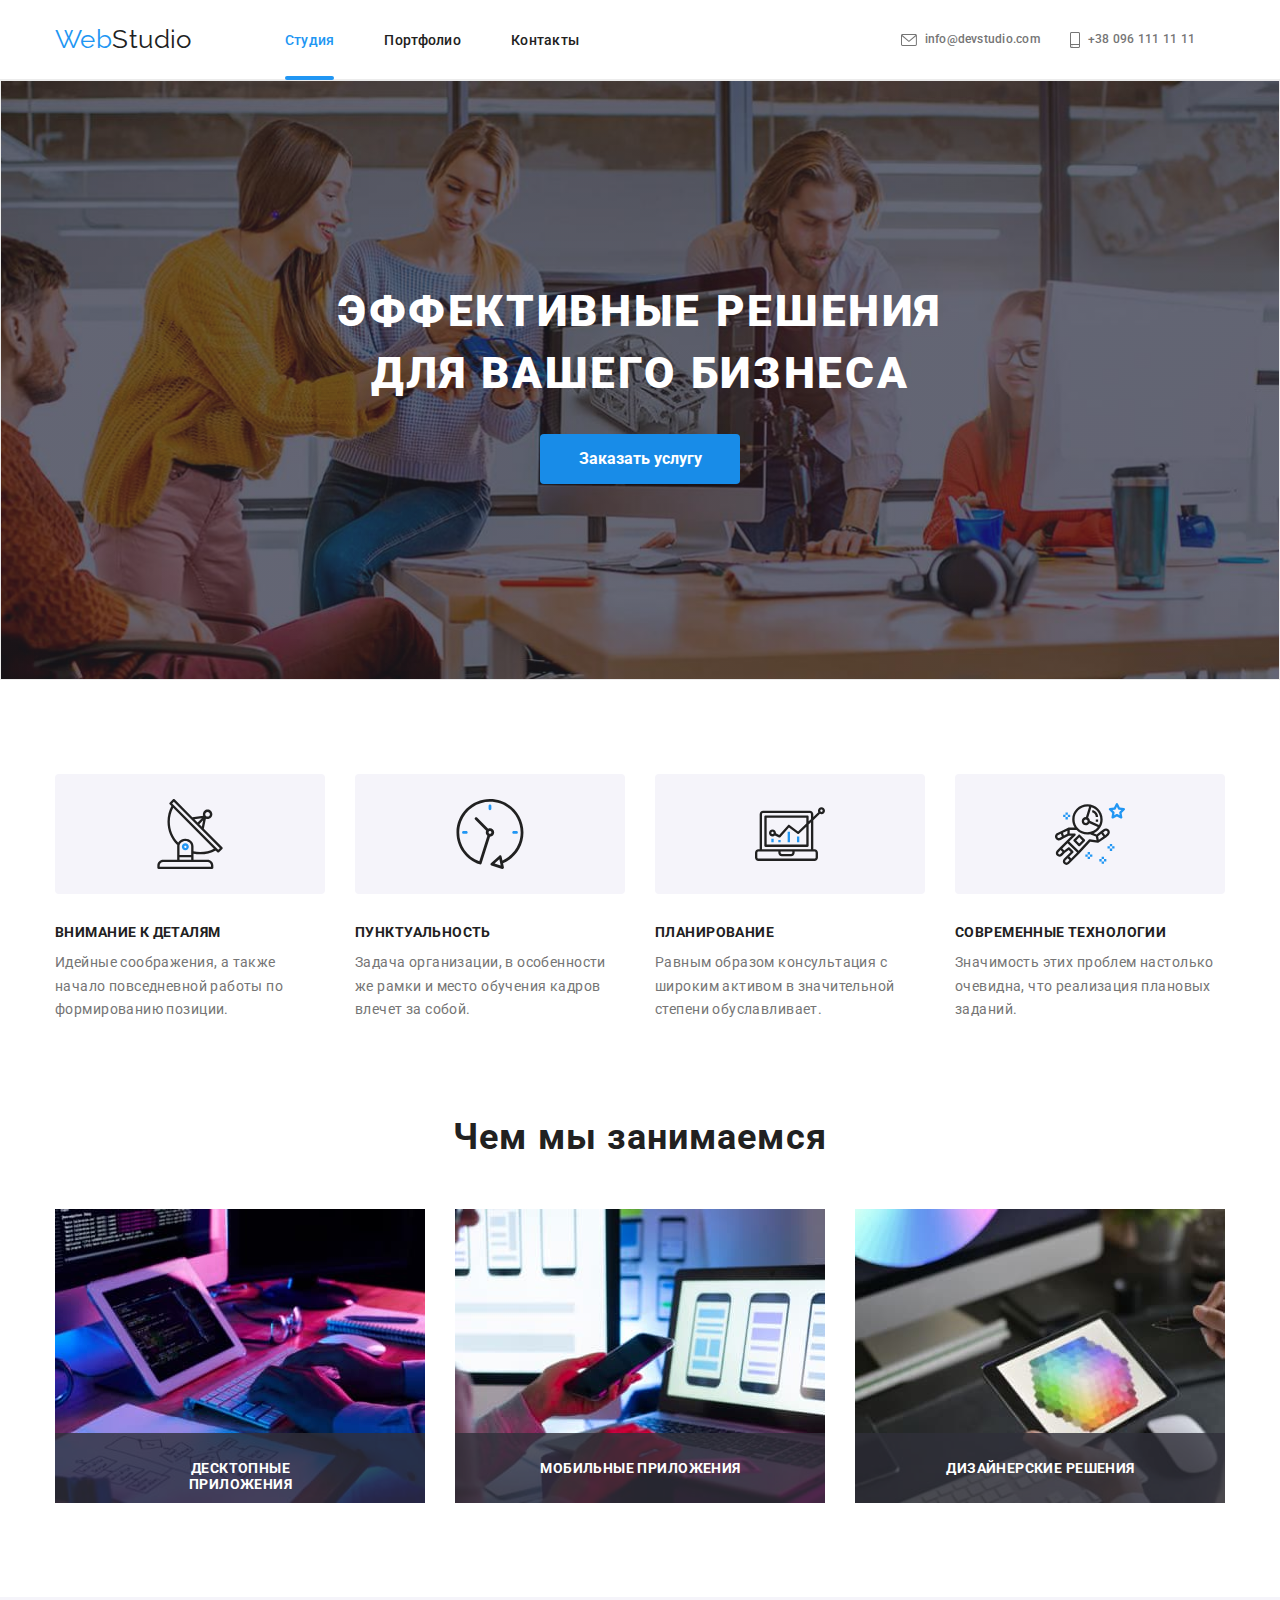
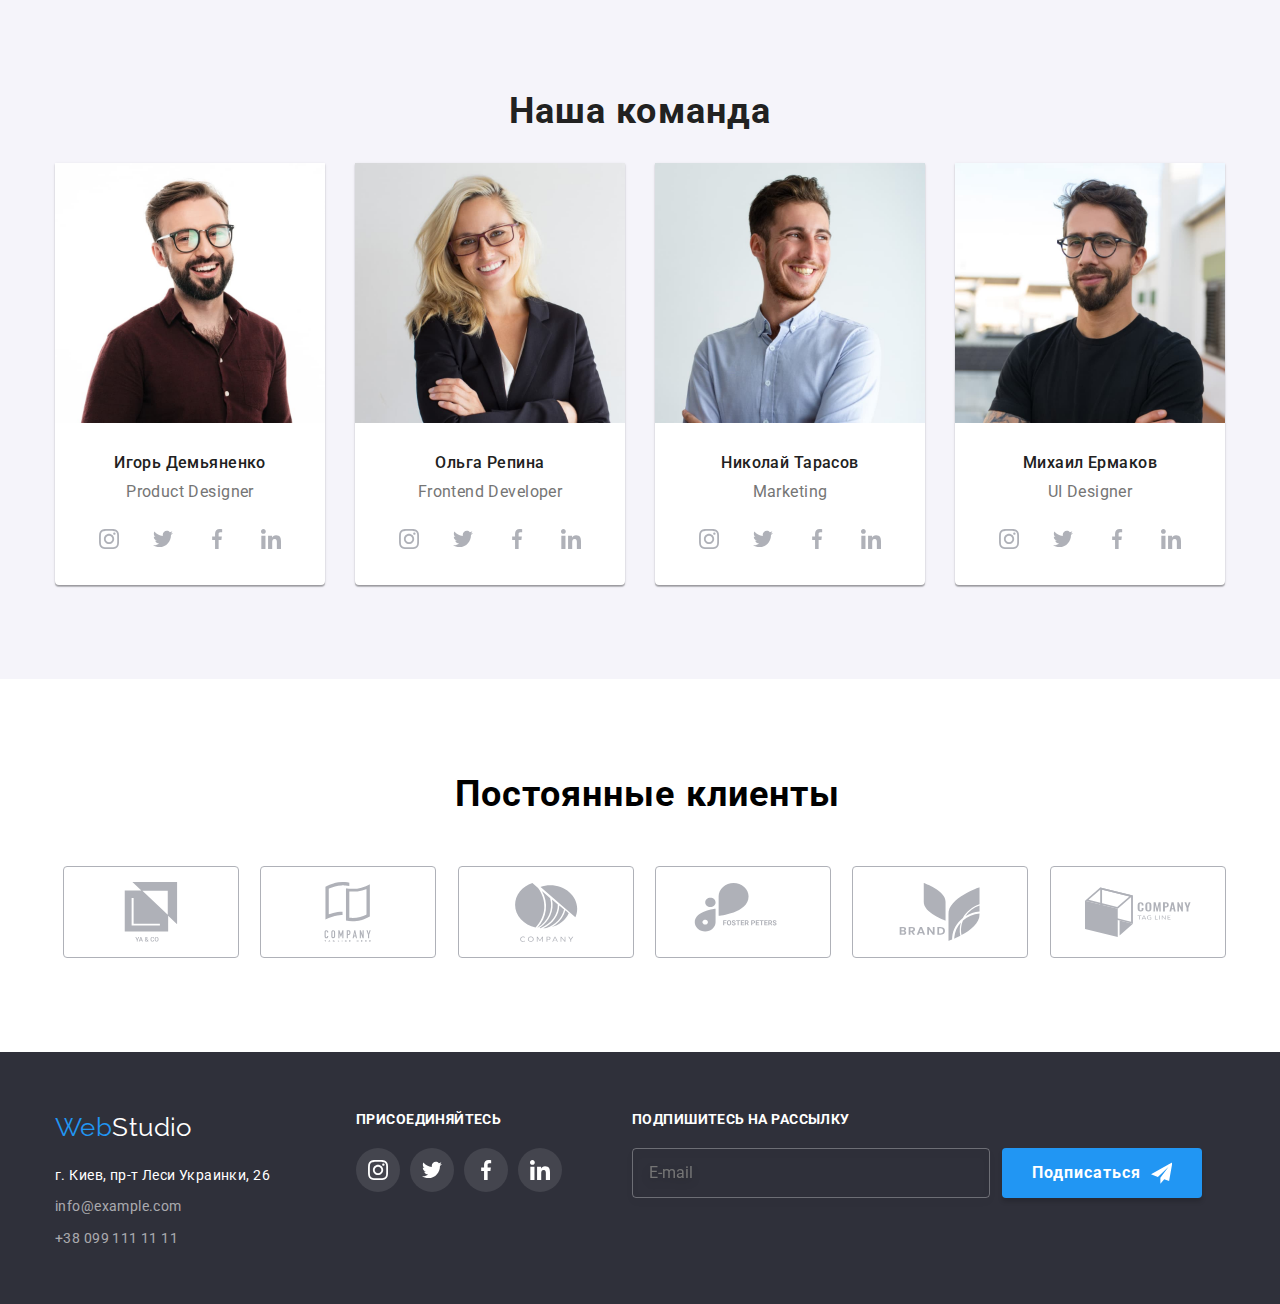
==== commit a93db4b2: "Полностью исправлена Студия" ====
--- a/index.html
+++ b/index.html
@@ -621,7 +621,7 @@
 
     <footer class="footer">
       <div class="container footer__container">
-        <div class="tablet-wrap">
+        <div class="footer-wrap">
           <div class="logo-wrap">
           <a href="./index.html" class="logo"
             ><span class="web">Web</span
@@ -675,7 +675,7 @@
           <h3 class="footer__title">Подпишитесь на рассылку</h3>
           <form>
           <div class="footer__join">
-            <label class="footer-label">
+            <label class="footer__label">
               <input
                 class="footer__join-input"
                 type="email"
@@ -686,10 +686,10 @@
             </label>
             <button class="footer__join-button button" type="submit">
               Подписаться
+              <svg class="footer__join-icon" width="24" height="24">
+                <use href="./images-studio/icons.svg#icon-send"></use>
+              </svg>
             </button>
-            <svg class="footer__join-icon" width="24" height="24">
-              <use href="./images-studio/icons.svg#icon-send"></use>
-            </svg>
           </div>
           </form>
         </div>
--- a/css/main.min.css
+++ b/css/main.min.css
@@ -1,2 +1,2 @@
-:root{--primary-text-color: #757575;--title-text-color: #212121;--accent-color: #2196f3;--background-button: #188ce8;--white-color: #ffffff;--background-color: #e5e5e5;--hero-background-color: #2f303a;--second-accent-color: #000000;--grid-background: #f5f4fa;--icon-color: #afb1b8}body{background-color:var(--title-color);color:var(--primary-text-color);font-family:Roboto, sans-serif;letter-spacing:0.03em;font-weight:400;font-size:14px;line-height:1.7}img{display:block;max-width:100%;height:auto}.list{list-style:none;padding:0;margin:0}h1,h2,h3,p,ul{margin-top:0;margin-bottom:0}a{text-decoration:none}.web{color:var(--accent-color)}.section{padding:60px 0px}@media screen and (min-width: 1200px){.section{padding:94px 0px}}.works__title,.team__title,.clients__title{text-align:center;margin-bottom:30px}@media screen and (min-width: 1200px){.works__title,.team__title,.clients__title{font-weight:700;font-size:36px;line-height:1.2;letter-spacing:.03em;margin-bottom:50px}}.section .title{color:var(--title-text-color)}.title--dark-color{color:var(--title-text-color)}.title--light-color{color:var(--white-color)}.container{width:100%;margin:0 auto;padding-left:15px;padding-right:15px}@media screen and (min-width: 480px){.container{width:480px}}@media screen and (min-width: 768px){.container{width:768px}}@media screen and (min-width: 1200px){.container{width:1200px}}.header-container{display:flex;align-items:center;max-height:80px}@media screen and (min-width: 768px){.header-container{display:flex;padding-top:20px;padding-bottom:20px}}@media screen and (min-width: 1200px){.header-container{display:flex;justify-content:space-between;padding-top:25px;padding-bottom:25px}}.header{border-bottom:1px solid #ececec;max-height:80px}.header__navigation{display:flex;align-items:center}.header__list{display:none}@media screen and (min-width: 768px){.header__list{display:flex}}@media screen and (min-width: 1200px){.header__list{display:flex}}.header .logo{color:var(--second-accent-color);display:block;font-family:Raleway;font-size:24px;line-height:1.1;text-decoration:none;padding-top:16px;padding-bottom:16px}.header .logo:hover,.header .logo:focus{color:var(--accent-color)}.header .logo--dark{color:var(--title-text-color)}.header .logo--light{color:var(--white-color)}@media screen and (min-width: 768px){.header .logo{margin-right:88px}}@media screen and (min-width: 1200px){.header .logo{margin-right:93px;font-size:26px;line-height:1.2}}.header__item{display:flex;margin-left:50px}.header__item:first-child{margin-left:0px}.header__link{display:block;color:var(--primary-text-color);letter-spacing:0.02em;padding-top:32px;padding-bottom:32px;position:relative;transition:color 250ms cubic-bezier(0.4, 0, 0.2, 1)}.header__link:hover,.header__link:focus{color:var(--accent-color)}.header__link,.header__link.current{color:var(--title-text-color);font-weight:500;font-size:14px;line-height:1.2;text-decoration:none;transition-property:color;transition-duration:250ms;transition-timing-function:cubic-bezier(0.4, 0, 0.2, 1)}.header__contacts-link:hover,.header__contacts-link:focus{color:var(--accent-color)}.header__link.current{color:var(--accent-color)}.header__link.current::after{content:"";width:100%;height:4px;border-radius:2px;background-color:var(--accent-color);position:absolute;left:0;bottom:0}.header__contacts{font-weight:500;font-size:14px;line-height:1.1;letter-spacing:.02em;color:var(--title-text-color);text-decoration:none;transition-property:color;transition-duration:250ms;transition-timing-function:cubic-bezier(0.4, 0, 0.2, 1);display:none;margin-left:auto}@media screen and (min-width: 768px){.header__contacts{display:block;font-weight:500;font-size:12px;line-height:1.15;letter-spacing:.02em;margin-left:84px}}@media screen and (min-width: 1200px){.header__contacts{display:flex;align-items:center;margin-left:0px;padding-top:7px;padding-bottom:7px}}.header__contacts-item{display:flex}@media screen and (min-width: 768px) and (max-width: 1200px){.header__contacts-item{margin-bottom:10px}.header__contacts-item:last-child{margin-bottom:0px}}@media screen and (min-width: 1200px){.header__contacts-item{margin-right:30px;margin-bottom:0}}.header__contacts-link{color:var(--primary-text-color);text-decoration:none;display:flex;align-items:center;transition:color 250ms cubic-bezier(0.4, 0, 0.2, 1)}.header__contacts-icon{fill:currentColor;margin-right:8px;width:14px;height:10px}@media screen and (min-width: 1200px){.header__contacts-icon{width:16px;height:12px}}.header .icon-mail{width:14px;height:10px}@media screen and (min-width: 1200px){.header .icon-mail{width:16px;height:12px}}.header .icon-phone{width:10px;height:14px}@media screen and (min-width: 1200px){.header .icon-phone{height:16px}}.header .modal-menu{visibility:hidden;opacity:0;display:flex;flex-direction:column;justify-content:space-between;background-color:#fff;position:fixed;top:0;left:50%;transform:translate(-50%);width:100vw;height:100vh;padding:48px 40px;z-index:1}@media screen and (min-widht: 768px){.header .modal-menu{display:none}}@media screen and (min-widht: 1200px){.header .modal-menu{display:none}}.header .modal-menu.is-open{visibility:visible;pointer-events:all;opacity:1}.header .modal-menu__list{font-weight:500;font-size:40px;line-height:1.1;letter-spacing:0.02em;color:var(--title-text-color)}.header .modal-menu__item{margin-bottom:32px}.header .modal-menu__contacts-link{color:var(--primary-text-color)}.header .modal-menu__contacts .tel{font-size:34px;color:var(--accent-color)}.header .modal-menu__contacts:last-child{margin-bottom:0}.header .modal-menu__link{color:var(--title-text-color)}.header .modal-menu__link--current{color:var(--accent-color)}.header .menu-btn-icon:active{fill:var(--accent-color)}.header .menu-btn{border:none;background-color:transparent;padding:0;margin-left:auto;display:block;z-index:10}@media screen and (min-width: 768px){.header .menu-btn{display:none}}@media screen and (min-width: 1200px){.header .menu-btn{display:none}}.header .menu-btn-icon{display:block}.header .icon-close{display:none}.header .menu-btn.is-open .icon-close{display:block}.header .menu-btn.is-open .icon-open{display:none}.modal-menu{visibility:hidden;opacity:0;display:flex;flex-direction:column;justify-content:space-between;background-color:#fff;position:fixed;top:0;left:50%;transform:translate(-50%);width:100vw;height:100vh;padding:48px 40px;z-index:1}@media screen and (min-width: 768px){.modal-menu{display:none}}@media screen and (min-width: 1200px){.modal-menu{display:none}}.modal-menu.is-open{visibility:visible;pointer-events:all;opacity:1}.modal-menu__list{font-weight:500;font-size:40px;line-height:1.1;letter-spacing:0.02em;color:var(--title-text-color)}.modal-menu__item{margin-bottom:32px}.modal-menu__item:last-child{margin-bottom:0}.modal-menu__contacts{font-weight:500;font-size:24px;line-height:1.1;letter-spacing:0.03em;color:var(--primary-text-color);margin-bottom:32px}.modal-menu__contacts-item{padding-bottom:32px}.modal-menu__contacts-link{color:var(--primary-text-color)}.modal-menu__contacts .tel{font-size:34px;color:var(--accent-color)}.modal-menu__contacts:last-child{margin-bottom:0}.modal-menu__link{color:var(--title-text-color)}.modal-menu__link--current{color:var(--accent-color)}.menu-btn-icon:active{fill:var(--accent-color)}.socials{display:flex;flex-wrap:wrap;font-weight:500;font-style:18px;line-height:22px;letter-spacing:0.02em;color:var(--accent-color)}.socials__link{color:currentColor}.socials__item{margin-right:20px}.socials__item:last-child{margin-right:0}.socials__item:not(:last-child)::after{content:" ";display:block;height:100%;width:1px;background-color:rgba(33,33,33,0.2);position:absolute;top:0;right:-10px}.hero{width:100%;display:flex;height:400px;padding-top:118px;padding-bottom:118px;text-align:center;border:1px solid #ececec}@media screen and (min-width: 1199px){.hero{height:600px;padding-top:200px;padding-bottom:200px}}.hero__container{height:400px}.hero__title{font-weight:900;font-size:26px;line-height:1.6;color:var(--white-color);letter-spacing:0.06em;text-transform:uppercase;margin-bottom:30px;padding-left:45px;padding-right:45px}@media screen and (min-width: 768px){.hero__title{min-width:360px;padding-left:188px;padding-right:188px}}@media screen and (min-width: 1200px){.hero__title{min-width:696px;padding-left:236px;padding-right:236px;font-size:44px;line-height:1.4;text-align:center}}.hero__button{display:inline-block;border-radius:4px;border:4px transparent;color:var(--white-color);background-color:var(--background-button);min-width:200px;height:50px;font-family:inherit;font-weight:700;font-size:16px;line-height:1.87;cursor:pointer;transition:color 250ms cubic-bezier(0.4, 0, 0.2, 1),background-color 250ms cubic-bezier(0.4, 0, 0.2, 1)}.hero__button:hover,.hero__button:focus{color:var(--accent-color);background-color:var(--white-color)}.hero.section{margin-left:auto;margin-right:auto;max-width:1600px;background-color:var(--hero-background-color);background-image:linear-gradient(rgba(47,48,58,0.4), rgba(47,48,58,0.4)),url(../images-studio/hero-bg-mob.jpg);background-repeat:no-repeat;background-size:cover;background-position:center}@media screen and (min-device-pixel-ratio: 2), screen and (-moz-min-device-pixel-ratio: 2), screen and (-o-min-device-pixel-ratio: 2 / 1), screen and (-webkit-min-device-pixel-ratio: 2), screen and (min-resolution: 192dpi), screen and (min-resolution: 2dppx){.hero.section{background-image:linear-gradient(rgba(47,48,58,0.4), rgba(47,48,58,0.4)),url(../images-studio/hero-bg@2x-mob.jpg)}}@media screen and (min-width: 768px){.hero.section{background-color:var(--hero-background-color);background-image:linear-gradient(rgba(47,48,58,0.4), rgba(47,48,58,0.4)),url(../images-studio/hero-bg-tab.jpg)}}@media screen and (min-width: 768px) and (min-device-pixel-ratio: 2), screen and (min-width: 768px) and (-moz-min-device-pixel-ratio: 2), screen and (min-width: 768px) and (-o-min-device-pixel-ratio: 2 / 1), screen and (min-width: 768px) and (-webkit-min-device-pixel-ratio: 2), screen and (min-width: 768px) and (min-resolution: 192dpi), screen and (min-width: 768px) and (min-resolution: 2dppx){.hero.section{background-image:linear-gradient(rgba(47,48,58,0.4), rgba(47,48,58,0.4)),url(../images-studio/hero-bg@2x-tab.jpg)}}@media screen and (min-width: 1200px){.hero.section{margin-left:auto;margin-right:auto;max-width:1600px;background-color:var(--hero-background-color);background-image:linear-gradient(rgba(47,48,58,0.4), rgba(47,48,58,0.4)),url(../images-studio/hero-bg-desk.jpg)}}@media screen and (min-width: 1200px) and (min-device-pixel-ratio: 2), screen and (min-width: 1200px) and (-moz-min-device-pixel-ratio: 2), screen and (min-width: 1200px) and (-o-min-device-pixel-ratio: 2 / 1), screen and (min-width: 1200px) and (-webkit-min-device-pixel-ratio: 2), screen and (min-width: 1200px) and (min-resolution: 192dpi), screen and (min-width: 1200px) and (min-resolution: 2dppx){.hero.section{background-image:linear-gradient(rgba(47,48,58,0.4), rgba(47,48,58,0.4)),url(../images-studio/hero-bg@2x-desk.jpg)}}@media screen and (min-width: 768px){.feature__list{display:flex;flex-wrap:wrap;margin-bottom:-30px;margin-left:-30px}}@media screen and (min-width: 1200px){.feature__list{display:flex;flex-wrap:nowrap;margin-bottom:0}}.feature__item{max-width:450px;margin-bottom:30px}.feature__item:last-child{margin-bottom:0px}@media screen and (min-width: 768px){.feature__item{max-width:354px;margin-left:30px}}@media screen and (min-width: 1200px){.feature__item{max-width:270px;margin-bottom:0px}}.feature__title{color:var(--title-text-color);font-weight:700;font-size:14px;line-height:1.2;letter-spacing:.03em;text-align:center;text-transform:uppercase;margin-bottom:10px}@media screen and (min-width: 768px){.feature__title{text-align:start}}.feature__text{color:var(--text-color);font-size:14px;line-height:1.7}.feature__box{margin-bottom:30px;height:120px;display:flex;justify-content:center;align-items:center;background:#f5f4fa;border-radius:4px}.feature__icon{width:70px;height:70px}.work{padding-top:0px}@media screen and (max-width: 1199px){.work.visually-hidden{display:none}}.work__title{color:var(--title-text-color);font-weight:700;font-size:36px;line-height:1.2;text-align:center;margin-bottom:50px}@media screen and (min-width: 1200px){.work__title{font-weight:700;font-size:36px;line-height:1.2;letter-spacing:.03em;margin-bottom:50px}}.work__list{display:flex;justify-content:space-between}.work__item{position:relative;display:flex;justify-content:center;align-items:center}.work__item:last-child{margin-right:0}.work__mission{display:block;position:absolute;background-color:rgba(47,48,58,0.8);height:70px;width:370px;top:50%;left:50%;transform:translate(-50%, 110%)}.work__mission-title{font-style:normal;font-weight:700;font-size:14px;line-height:16px;text-align:center;letter-spacing:0.03em;text-transform:uppercase;color:#ffffff;align-items:center;padding:27px 82px 27px 83px}.team{background-color:#f5f4fa;margin-bottom:0}.team__title{color:var(--title-text-color);font-weight:700;font-size:28px;line-height:1.2;text-align:center;margin-bottom:30px}@media screen and (min-width: 1200px){.team__title{font-size:36px;line-height:1.16}}.team__item{max-width:450px;background-color:var(--white-color);margin-bottom:30px;border-radius:0px 0px 4px 4px;box-shadow:0px 1px 3px rgba(0,0,0,0.12),0px 1px 1px rgba(0,0,0,0.14),0px 2px 1px rgba(0,0,0,0.2)}.team__item:last-child{margin-bottom:0}@media screen and (min-width: 768px){.team__item{max-width:354px;margin-right:30px;margin-bottom:30px}.team__item:nth-child(2n){margin-right:0}.team__item:nth-last-child(-n+2){margin-bottom:0}}@media screen and (min-width: 1200px){.team__item{margin-bottom:0;max-width:270px}.team__item:not(:last-child){margin-right:30px}}@media screen and (min-width: 768px){.team__list{display:flex;flex-wrap:wrap;justify-content:center;margin-left:-30px;margin-bottom:30px}}@media screen and (min-width: 1200px){.team__list{display:flex;flex-wrap:nowrap;margin-bottom:-30px}}.team__wrap{border-radius:0px 0px 4px 4px;padding-top:30px;padding-bottom:24px}.team__list-title{color:var(--title-text-color);font-weight:500;font-size:16px;line-height:1.19;text-align:center;margin-bottom:10px}.team__list-position{color:var(--text-color);font-size:16px;line-height:1.19;text-align:center;margin-bottom:16px}.team__social-list{display:flex;justify-content:center;align-items:center}.team__social-item+.team__social-item{margin-left:10px}.team__social-link{width:44px;height:44px;background-color:#ffffff;border-radius:50%;display:flex;justify-content:center;align-items:center;color:var(--icon-color);transition:background-color 250ms cubic-bezier(0.4, 0, 0.2, 1),color 250ms cubic-bezier(0.4, 0, 0.2, 1)}.team__social-link:hover,.team__social-link:focus{background-color:#2196f3;color:#ffffff}.team__social-icon{fill:currentColor}.clients.list{display:flex;flex-wrap:wrap;justify-content:space-between}.clients__title{text-align:center;margin-bottom:50px;font-weight:700;font-size:28px;line-height:1.1;letter-spacing:.03em;color:var(--second-accent-color)}@media screen and (min-width: 1200px){.clients__title{font-weight:700;font-size:36px;line-height:1.2;letter-spacing:.03em;margin-bottom:50px}}.clients__item{margin-right:30px;margin-bottom:30px;width:calc(100% / 2 - 30px)}.clients__item:nth-child(3n){margin-bottom:0}@media screen and (min-width: 768px){.clients__item{width:calc(100% / 3 - 30px)}.clients__item:nth-child(3n){margin-right:0}}@media screen and (min-width: 1200px){.clients__item{width:calc(100% / 6 - 30px);margin-left:0px;margin-bottom:0}}.clients__link{display:flex;justify-content:center;align-items:center;width:100%;height:92px;border:1px solid #afb1b8;border-radius:4px;fill:#afb1b8;transition:border 250ms cubic-bezier(0.4, 0, 0.2, 1),color 250ms cubic-bezier(0.4, 0, 0.2, 1)}.clients__link:hover,.clients__link:focus{border:1px solid var(--accent-color);border-radius:4px;fill:var(--accent-color);border-color:var(--accent-color)}.clients__icon{transition:fill 250ms cubic-bezier(0.4, 0, 0.2, 1)}.clients__icon:hover,.clients__icon:focus{fill:var(--accent-color);border-color:var(--accent-color)}.footer{background-color:var(--hero-background-color);padding-top:60px;padding-bottom:60px;margin-left:auto;margin-right:auto}@media screen and (min-width: 1200px){.footer__container{display:flex;align-items:baseline}}.footer .logo{color:var(--white-color);display:block;font-family:Raleway;font-size:24px;line-height:1.1;text-decoration:none;margin-bottom:20px}.footer .logo:hover,.footer .logo:focus{color:var(--accent-color)}@media screen and (min-width: 1200px){.footer .logo{font-size:26px;line-height:1.2}}.footer .logo-wrap{text-align:center;margin-bottom:60px}@media screen and (min-width: 768px){.footer .logo-wrap{margin-bottom:0}}@media screen and (min-width: 1200px){.footer .logo-wrap{margin-right:70px;text-align:start}}.footer .tablet-wrap{margin-bottom:60px}@media screen and (min-width: 768px){.footer .tablet-wrap{display:flex;justify-content:space-around;align-items:baseline}}@media screen and (min-width: 1200px){.footer .tablet-wrap{margin-bottom:0}}.footer__address,.footer__link{color:var(--white-color);font-style:normal;font-size:14px;line-height:1.7}.footer__link{color:rgba(255,255,255,0.6);display:block;text-decoration:none;transition-property:color;transition-duration:250ms;transition-timing-function:cubic-bezier(0.4, 0, 0.2, 1)}.footer__link:hover,.footer__link:focus{color:var(--accent-color)}.footer__address{margin-bottom:9px}.footer__social-networks{margin-left:70px;text-align:center}@media screen and (min-width: 1200px){.footer__social-networks{text-align:start}}.footer__join-container{align-items:baseline;margin-left:93px;width:100%;height:86px;margin:0 auto;text-align:center}.footer__join-container h3{color:#ffffff;font-weight:700;font-size:14px;line-height:1.14;letter-spacing:0.03em;text-transform:uppercase;margin-top:30px;margin-bottom:10px}@media screen and (min-width: 768px){.footer__join-container{display:inline-block;margin:0 auto}}@media screen and (min-width: 1200px){.footer__join-container{margin-left:93px;text-align:start}}.footer__title{font-weight:700;font-size:14px;line-height:1.1;letter-spacing:.03em;text-transform:uppercase;margin-bottom:20px;color:var(--white-color)}@media screen and (min-width: 768px){.footer__title{display:block;margin:0 auto}}.footer__join{position:relative;align-items:center}@media screen and (min-width: 1200px){.footer__join{display:flex}}.footer__join-button{position:relative;min-width:200px;padding:10px 28px;min-height:50px;background-color:var(--accent-color);box-shadow:0px 4px 4px rgba(0,0,0,0.15);border-radius:4px;border-color:transparent;font-weight:700;font-size:16px;line-height:1.8;align-items:center;text-align:start;letter-spacing:0.06em;color:var(--white-color);transition-property:border-color;transition-duration:250ms;transition-timing-function:cubic-bezier(0.4, 0, 0.2, 1)}.footer__join-button :focus{border-color:var(--accent-color)}@media screen and (min-width: 768px){.footer__join-button{display:block;margin:0 auto}}.footer__join-input{width:100%;padding-top:16px;padding-bottom:16px;margin-bottom:20px;padding-left:15px;background-color:var(--hero-background-color);border:1px solid rgba(255,255,255,0.3);filter:drop-shadow(0px 4px 4px rgba(0,0,0,0.15));border-radius:4px;font-size:14px;color:var(--white-color)}.footer__join-input:focus{border-color:var(--accent-color)}@media screen and (min-width: 768px){.footer__join-input{width:100%;max-width:450px}}@media screen and (min-width: 1200px){.footer__join-input{width:358px;min-height:50px;margin-right:10px;margin-bottom:0}}.footer__join-icon{position:relative;left:-50px;top:20px;transform:translateY(-50%);margin-left:10px;fill:#ffffff}@media screen and (min-width: 768px){.footer__join-icon{left:70px;top:-25px}}@media screen and (min-width: 1200px){.footer__join-icon{left:-50px;top:10px}}.social__networks-title{color:var(--white-color);font-weight:700;font-size:14px;line-height:1.1;text-transform:uppercase}@media screen and (min-width: 1200px){.social__networks-title{text-align:start}}.social__networks-list{display:flex;justify-content:center;margin-top:20px;padding:0px}.social__networks-list:hover{border-color:var(--accent-color)}.social__networks-item:not(:last-child){margin-right:10px}.social__networks-link{display:flex;width:44px;height:44px;justify-content:center;align-items:center;background-color:rgba(255,255,255,0.1);border-radius:50%;transition:250ms cubic-bezier(0.4, 0, 0.2, 1)}.social__networks-link:hover,.social__networks-link:focus{background-color:var(--accent-color)}.social__networks-icon{fill:var(--white-color)}.social__networks-icon:hover,.social__networks-icon:focus{background-color:var(--accent-color)}.backdrop{position:fixed;height:100vh;width:100vw;top:0;left:50%;display:flex;align-items:center;justify-content:center;transform:translateX(-50%);background-color:rgba(0,0,0,0.2);transition:opacity 250ms cubic-bezier(0.4, 0, 0.2, 1)}.backdrop.is-hidden{opacity:0;visibility:hidden;pointer-events:none}.modal{position:absolute;top:50%;left:50%;transform:translate(-50%, -50%);min-height:581px;width:528px;background:#ffffff;box-shadow:0px 1px 3px rgba(0,0,0,0.12),0px 1px 1px rgba(0,0,0,0.14),0px 2px 1px rgba(0,0,0,0.2);border-radius:4px;transition:250ms cubic-bezier(0.4, 0, 0.2, 1);padding:40px}.modal__close-btn{position:absolute;top:8px;right:8px;padding:4px 3px 3px 3px;width:30px;height:30px;background-color:transparent;border:1px solid rgba(0,0,0,0.1);cursor:pointer;border-radius:50%;justify-content:center;text-align:center;transition:fill 250ms cubic-bezier(0.4, 0, 0.2, 1)}.modal__close-btn:hover{fill:var(--accent-color)}.modal__close-icon{position:absolute;left:17.22%;right:16.67%;top:20.67%;bottom:22.22%;color:#000;transition:fill 250ms cubic-bezier(0.4, 0, 0.2, 1)}.modal__title{font-style:normal;font-weight:700;font-size:20px;line-height:23px;text-align:center;letter-spacing:0.03em;color:var(--title-text-color);margin-bottom:20px}.modal__input{width:100%;height:40px;border:1px solid rgba(33,33,33,0.2);padding-left:25px;border-radius:4px;padding:10px;padding-left:42px;color:var(--accent-color);font-size:14px;outline:none;transition:border 250ms cubic-bezier(0.4, 0, 0.2, 1)}.modal__input:focus{border-color:var(--accent-color)}.modal__input:focus+.input-icon{fill:var(--accent-color)}.modal__field{margin-bottom:10px}.modal__label{font-style:normal;font-weight:400;font-size:12px;line-height:1.17;letter-spacing:0.01em;display:block;position:relative;margin-bottom:4px;color:var(--primary-text-color)}.modal__text{width:100%;height:120px;border:1px solid rgba(33,33,33,0.2);box-sizing:border-box;border-radius:4px;padding:10px;color:var(--accent-color);font-size:14px;outline:none;resize:none;transition:border 250ms cubic-bezier(0.4, 0, 0.2, 1)}.modal__text:focus{border-color:var(--accent-color)}.modal__check:checked+.check-text span{background-color:var(--accent-color);border-color:transparent}.modal__check.visually-hidden{visibility:hidden;position:absolute}.modal__policy{display:flex}@media screen and (min-width: 480px){.modal{width:450px}}.input-wrap{position:relative}.input-icon{position:absolute;left:12px;top:50%;transform:translateY(-50%);transition:color 250ms cubic-bezier(0.4, 0, 0.2, 1)}.check-text{display:flex;font-style:normal;font-weight:normal;font-size:14px;line-height:1.71;letter-spacing:0.03em;color:var(--primary-text-color);transition:background-color 250ms cubic-bezier(0.4, 0, 0.2, 1),border 250ms cubic-bezier(0.4, 0, 0.2, 1)}.check-text span{width:16px;height:15px;border:2px solid var(--title-text-color);border-radius:2px;margin-right:5px;display:flex;align-items:center;justify-content:center}@media screen and (min-width: 1200px){.check-text{font-size:14px;line-height:1.7;margin-left:8px}}.icon-check{fill:transparent}.check-link{font-style:normal;font-weight:400;font-size:14px;line-height:1.71;letter-spacing:0.03em;text-decoration-line:underline;color:var(--accent-color)}.submit-btn{display:block;font-weight:700;font-size:16px;line-height:1.87;letter-spacing:0.06em;align-items:center;display:block;text-align:center;color:#ffffff;background-color:var(--accent-color);padding:10px 56px;min-width:200px;margin-top:30px;margin-left:124px;margin-right:124px;justify-content:center;border-radius:4px;border:none;box-shadow:0px 1px 3px rgba(0,0,0,0.12),0px 1px 1px rgba(0,0,0,0.14),0px 2px 1px rgba(0,0,0,0.2);transition:color 250ms cubic-bezier(0.4, 0, 0.2, 1),background-color 250ms cubic-bezier(0.4, 0, 0.2, 1)}.submit-btn:hover,.submit-btn:focus{color:var(--accent-color);background-color:#ffffff}.gallery__menu{display:flex;flex-wrap:wrap;margin-bottom:40px}@media screen and (min-width: 768px){.gallery__menu{margin-bottom:30px;justify-content:center}}@media screen and (min-width: 1200px){.gallery__menu{margin-bottom:50px}}.gallery__item{margin-right:8px}.gallery__item:last-child{margin-right:0px}@media screen and (max-width: 767px){.gallery__item{margin-bottom:15px}.gallery__item:nth-last-child(-n+2){margin-bottom:0px}}.gallery__button{color:var(--title-text-color);background-color:var(--grid-background);font-family:inherit;font-weight:500;font-size:16px;line-height:1.6;padding:6px 22px;border-radius:4px;border-color:transparent;min-height:38px;cursor:pointer;transition:color 250ms cubic-bezier(0.4, 0, 0.2, 1),background-color 250ms cubic-bezier(0.4, 0, 0.2, 1)}.gallery__button:hover,.gallery__button:focus{color:var(--white-color);background-color:var(--accent-color);box-shadow:0px 4px 4px rgba(0,0,0,0.25)}.gallery__item{margin-right:8px}.gallery__item:last-child{margin-right:0px}@media screen and (max-width: 767px){.gallery__item{margin-bottom:15px}.gallery__item:nth-last-child(-n+2){margin-bottom:0px}}.projects__container{display:flex;flex-wrap:wrap}.projects__list .projects__wrap{padding:20px 24px}.projects__wrap{padding:30px 30px 16px 30px;border:1px solid #eeeeee;border-top:0px}.projects__thumb{position:relative;overflow:hidden}.projects__card{border:1px solid #eeeeee;background-color:#ffffff}.projects__card:hover .projects__modal{opacity:1;transform:translateY(0%)}.projects__modal{position:absolute;top:0;width:100%;height:100%;color:var(--white-color);background:rgba(33,150,243,0.9);padding:63px 24px;transform:translateY(100%);transition-property:background-color,color,translateY(100%);transition-duration:250ms;transition-timing-function:cubic-bezier(0.4, 0, 0.2, 1)}.projects__modal p{font-style:normal;font-weight:400;font-size:18px;line-height:1.56;letter-spacing:0.03em;color:#ffffff;transform:translateY(0%)}.projects__list{display:flex;flex-wrap:wrap}.projects__item{min-width:370px;margin-bottom:30px;transition-property:box-shadow;transition-duration:250ms;transition-timing-function:cubic-bezier(0.4, 0, 0.2, 1)}@media screen and (max-width: 767px){.projects__item:last-child{margin-bottom:0}}@media screen and (min-width: 768px){.projects__item{width:calc((100% - 60px) / 2)}.projects__item:nth-child(odd){margin-right:30px}.projects__item:last-child{margin:0}}@media screen and (min-width: 1200px){.projects__item{margin-right:30px;width:calc((100% - 90px) / 3)}.projects__item:nth-last-child(-n+3){margin-bottom:0}.projects__item:nth-child(3n){margin-right:0}}.projects__name{color:var(--title-text-color);min-width:320 px}@media screen and (min-width: 768px){.projects__name{font-weight:700;font-size:18px;line-height:2;letter-spacing:.06em;margin-bottom:4px}}.projects__info{color:var(--text-color);font-size:16px;line-height:1.87}
+:root{--primary-text-color: #757575;--title-text-color: #212121;--accent-color: #2196f3;--background-button: #188ce8;--white-color: #ffffff;--background-color: #e5e5e5;--hero-background-color: #2f303a;--second-accent-color: #000000;--grid-background: #f5f4fa;--icon-color: #afb1b8}body{background-color:var(--title-color);color:var(--primary-text-color);font-family:Roboto, sans-serif;letter-spacing:0.03em;font-weight:400;font-size:14px;line-height:1.7}img{display:block;max-width:100%;height:auto}.list{list-style:none;padding:0;margin:0}h1,h2,h3,p,ul{margin-top:0;margin-bottom:0}a{text-decoration:none}.web{color:var(--accent-color)}.section{padding:60px 0px}@media screen and (min-width: 1200px){.section{padding:94px 0px}}.works__title,.team__title,.clients__title{text-align:center;margin-bottom:30px}@media screen and (min-width: 1200px){.works__title,.team__title,.clients__title{font-weight:700;font-size:36px;line-height:1.2;letter-spacing:.03em;margin-bottom:50px}}.section .title{color:var(--title-text-color)}.title--dark-color{color:var(--title-text-color)}.title--light-color{color:var(--white-color)}.container{width:100%;margin:0 auto;padding-left:15px;padding-right:15px}@media screen and (min-width: 480px){.container{width:480px}}@media screen and (min-width: 768px){.container{width:768px}}@media screen and (min-width: 1200px){.container{width:1200px}}.header-container{display:flex;align-items:center;max-height:80px}@media screen and (min-width: 768px){.header-container{display:flex;padding-top:20px;padding-bottom:20px}}@media screen and (min-width: 1200px){.header-container{display:flex;justify-content:space-between;padding-top:25px;padding-bottom:25px}}.header{border-bottom:1px solid #ececec;max-height:80px}.header__navigation{display:flex;align-items:center}.header__list{display:none}@media screen and (min-width: 768px){.header__list{display:flex}}@media screen and (min-width: 1200px){.header__list{display:flex}}.header .logo{color:var(--second-accent-color);display:block;font-family:Raleway;font-size:24px;line-height:1.1;text-decoration:none;padding-top:16px;padding-bottom:16px}.header .logo:hover,.header .logo:focus{color:var(--accent-color)}.header .logo--dark{color:var(--title-text-color)}.header .logo--light{color:var(--white-color)}@media screen and (min-width: 768px){.header .logo{margin-right:88px}}@media screen and (min-width: 1200px){.header .logo{margin-right:93px;font-size:26px;line-height:1.2}}.header__item{display:flex;margin-left:50px}.header__item:first-child{margin-left:0px}.header__link{display:block;color:var(--primary-text-color);letter-spacing:0.02em;padding-top:32px;padding-bottom:32px;position:relative;transition:color 250ms cubic-bezier(0.4, 0, 0.2, 1)}.header__link:hover,.header__link:focus{color:var(--accent-color)}.header__link,.header__link.current{color:var(--title-text-color);font-weight:500;font-size:14px;line-height:1.2;text-decoration:none;transition-property:color;transition-duration:250ms;transition-timing-function:cubic-bezier(0.4, 0, 0.2, 1)}.header__contacts-link:hover,.header__contacts-link:focus{color:var(--accent-color)}.header__link.current{color:var(--accent-color)}.header__link.current::after{content:"";width:100%;height:4px;border-radius:2px;background-color:var(--accent-color);position:absolute;left:0;bottom:0}.header__contacts{font-weight:500;font-size:14px;line-height:1.1;letter-spacing:.02em;color:var(--title-text-color);text-decoration:none;transition-property:color;transition-duration:250ms;transition-timing-function:cubic-bezier(0.4, 0, 0.2, 1);display:none;margin-left:auto}@media screen and (min-width: 768px){.header__contacts{display:block;font-weight:500;font-size:12px;line-height:1.15;letter-spacing:.02em;margin-left:84px}}@media screen and (min-width: 1200px){.header__contacts{display:flex;align-items:center;margin-left:0px;padding-top:7px;padding-bottom:7px}}.header__contacts-item{display:flex}@media screen and (min-width: 768px) and (max-width: 1200px){.header__contacts-item{margin-bottom:10px}.header__contacts-item:last-child{margin-bottom:0px}}@media screen and (min-width: 1200px){.header__contacts-item{margin-right:30px;margin-bottom:0}}.header__contacts-link{color:var(--primary-text-color);text-decoration:none;display:flex;align-items:center;transition:color 250ms cubic-bezier(0.4, 0, 0.2, 1)}.header__contacts-icon{fill:currentColor;margin-right:8px;width:14px;height:10px}@media screen and (min-width: 1200px){.header__contacts-icon{width:16px;height:12px}}.header .icon-mail{width:14px;height:10px}@media screen and (min-width: 1200px){.header .icon-mail{width:16px;height:12px}}.header .icon-phone{width:10px;height:14px}@media screen and (min-width: 1200px){.header .icon-phone{height:16px}}.header .modal-menu{visibility:hidden;opacity:0;display:flex;flex-direction:column;justify-content:space-between;background-color:#fff;position:fixed;top:0;left:50%;transform:translate(-50%);width:100vw;height:100vh;padding:48px 40px;z-index:1}@media screen and (min-widht: 768px){.header .modal-menu{display:none}}@media screen and (min-widht: 1200px){.header .modal-menu{display:none}}.header .modal-menu.is-open{visibility:visible;pointer-events:all;opacity:1}.header .modal-menu__list{font-weight:500;font-size:40px;line-height:1.1;letter-spacing:0.02em;color:var(--title-text-color)}.header .modal-menu__item{margin-bottom:32px}.header .modal-menu__contacts-link{color:var(--primary-text-color)}.header .modal-menu__contacts .tel{font-size:34px;color:var(--accent-color)}.header .modal-menu__contacts:last-child{margin-bottom:0}.header .modal-menu__link{color:var(--title-text-color)}.header .modal-menu__link--current{color:var(--accent-color)}.header .menu-btn-icon:active{fill:var(--accent-color)}.header .menu-btn{border:none;background-color:transparent;padding:0;margin-left:auto;display:block;z-index:10}@media screen and (min-width: 768px){.header .menu-btn{display:none}}@media screen and (min-width: 1200px){.header .menu-btn{display:none}}.header .menu-btn-icon{display:block}.header .icon-close{display:none}.header .menu-btn.is-open .icon-close{display:block}.header .menu-btn.is-open .icon-open{display:none}.modal-menu{visibility:hidden;opacity:0;display:flex;flex-direction:column;justify-content:space-between;background-color:#fff;position:fixed;top:0;left:50%;transform:translate(-50%);width:100vw;height:100vh;padding:48px 40px;z-index:1}@media screen and (min-width: 768px){.modal-menu{display:none}}@media screen and (min-width: 1200px){.modal-menu{display:none}}.modal-menu.is-open{visibility:visible;pointer-events:all;opacity:1}.modal-menu__list{font-weight:500;font-size:40px;line-height:1.1;letter-spacing:0.02em;color:var(--title-text-color)}.modal-menu__item{margin-bottom:32px}.modal-menu__item:last-child{margin-bottom:0}.modal-menu__contacts{font-weight:500;font-size:24px;line-height:1.1;letter-spacing:0.03em;color:var(--primary-text-color);margin-bottom:32px}.modal-menu__contacts-item{padding-bottom:32px}.modal-menu__contacts-link{color:var(--primary-text-color)}.modal-menu__contacts .tel{font-size:34px;color:var(--accent-color)}.modal-menu__contacts:last-child{margin-bottom:0}.modal-menu__link{color:var(--title-text-color)}.modal-menu__link--current{color:var(--accent-color)}.menu-btn-icon:active{fill:var(--accent-color)}.socials{display:flex;flex-wrap:wrap;font-weight:500;font-style:18px;line-height:22px;letter-spacing:0.02em;color:var(--accent-color)}.socials__link{color:currentColor}.socials__item{margin-right:20px}.socials__item:last-child{margin-right:0}.socials__item:not(:last-child)::after{content:" ";display:block;height:100%;width:1px;background-color:rgba(33,33,33,0.2);position:absolute;top:0;right:-10px}.hero{width:100%;display:flex;height:400px;padding-top:118px;padding-bottom:118px;text-align:center;border:1px solid #ececec}@media screen and (min-width: 1199px){.hero{height:600px;padding-top:200px;padding-bottom:200px}}.hero__container{height:400px}.hero__title{font-weight:900;font-size:26px;line-height:1.6;color:var(--white-color);letter-spacing:0.06em;text-transform:uppercase;margin-bottom:30px;padding-left:45px;padding-right:45px}@media screen and (min-width: 768px){.hero__title{min-width:360px;padding-left:188px;padding-right:188px}}@media screen and (min-width: 1200px){.hero__title{min-width:696px;padding-left:236px;padding-right:236px;font-size:44px;line-height:1.4;text-align:center}}.hero__button{display:inline-block;border-radius:4px;border:4px transparent;color:var(--white-color);background-color:var(--background-button);min-width:200px;height:50px;font-family:inherit;font-weight:700;font-size:16px;line-height:1.87;cursor:pointer;transition:color 250ms cubic-bezier(0.4, 0, 0.2, 1),background-color 250ms cubic-bezier(0.4, 0, 0.2, 1)}.hero__button:hover,.hero__button:focus{color:var(--accent-color);background-color:var(--white-color)}.hero.section{margin-left:auto;margin-right:auto;max-width:1600px;background-color:var(--hero-background-color);background-image:linear-gradient(rgba(47,48,58,0.4), rgba(47,48,58,0.4)),url(../images-studio/hero-bg-mob.jpg);background-repeat:no-repeat;background-size:cover;background-position:center}@media screen and (min-device-pixel-ratio: 2), screen and (-moz-min-device-pixel-ratio: 2), screen and (-o-min-device-pixel-ratio: 2 / 1), screen and (-webkit-min-device-pixel-ratio: 2), screen and (min-resolution: 192dpi), screen and (min-resolution: 2dppx){.hero.section{background-image:linear-gradient(rgba(47,48,58,0.4), rgba(47,48,58,0.4)),url(../images-studio/hero-bg@2x-mob.jpg)}}@media screen and (min-width: 768px){.hero.section{background-color:var(--hero-background-color);background-image:linear-gradient(rgba(47,48,58,0.4), rgba(47,48,58,0.4)),url(../images-studio/hero-bg-tab.jpg)}}@media screen and (min-width: 768px) and (min-device-pixel-ratio: 2), screen and (min-width: 768px) and (-moz-min-device-pixel-ratio: 2), screen and (min-width: 768px) and (-o-min-device-pixel-ratio: 2 / 1), screen and (min-width: 768px) and (-webkit-min-device-pixel-ratio: 2), screen and (min-width: 768px) and (min-resolution: 192dpi), screen and (min-width: 768px) and (min-resolution: 2dppx){.hero.section{background-image:linear-gradient(rgba(47,48,58,0.4), rgba(47,48,58,0.4)),url(../images-studio/hero-bg@2x-tab.jpg)}}@media screen and (min-width: 1200px){.hero.section{margin-left:auto;margin-right:auto;max-width:1600px;background-color:var(--hero-background-color);background-image:linear-gradient(rgba(47,48,58,0.4), rgba(47,48,58,0.4)),url(../images-studio/hero-bg-desk.jpg)}}@media screen and (min-width: 1200px) and (min-device-pixel-ratio: 2), screen and (min-width: 1200px) and (-moz-min-device-pixel-ratio: 2), screen and (min-width: 1200px) and (-o-min-device-pixel-ratio: 2 / 1), screen and (min-width: 1200px) and (-webkit-min-device-pixel-ratio: 2), screen and (min-width: 1200px) and (min-resolution: 192dpi), screen and (min-width: 1200px) and (min-resolution: 2dppx){.hero.section{background-image:linear-gradient(rgba(47,48,58,0.4), rgba(47,48,58,0.4)),url(../images-studio/hero-bg@2x-desk.jpg)}}@media screen and (min-width: 768px){.feature__list{display:flex;flex-wrap:wrap;margin-bottom:-30px;margin-left:-30px}}@media screen and (min-width: 1200px){.feature__list{display:flex;flex-wrap:nowrap;margin-bottom:0}}.feature__item{max-width:450px;margin-bottom:30px}.feature__item:last-child{margin-bottom:0px}@media screen and (min-width: 768px){.feature__item{max-width:354px;margin-left:30px}}@media screen and (min-width: 1200px){.feature__item{max-width:270px;margin-bottom:0px}}.feature__title{color:var(--title-text-color);font-weight:700;font-size:14px;line-height:1.2;letter-spacing:.03em;text-align:center;text-transform:uppercase;margin-bottom:10px}@media screen and (min-width: 768px){.feature__title{text-align:start}}.feature__text{color:var(--text-color);font-size:14px;line-height:1.7}.feature__box{margin-bottom:30px;height:120px;display:flex;justify-content:center;align-items:center;background:#f5f4fa;border-radius:4px}.feature__icon{width:70px;height:70px}.work{padding-top:0px}@media screen and (max-width: 1199px){.work.visually-hidden{display:none}}.work__title{color:var(--title-text-color);font-weight:700;font-size:36px;line-height:1.2;text-align:center;margin-bottom:50px}@media screen and (min-width: 1200px){.work__title{font-weight:700;font-size:36px;line-height:1.2;letter-spacing:.03em;margin-bottom:50px}}.work__list{display:flex;justify-content:space-between}.work__item{position:relative;display:flex;justify-content:center;align-items:center}.work__item:last-child{margin-right:0}.work__mission{display:block;position:absolute;background-color:rgba(47,48,58,0.8);height:70px;width:370px;top:50%;left:50%;transform:translate(-50%, 110%)}.work__mission-title{font-style:normal;font-weight:700;font-size:14px;line-height:16px;text-align:center;letter-spacing:0.03em;text-transform:uppercase;color:#ffffff;align-items:center;padding:27px 82px 27px 83px}.team{background-color:#f5f4fa;margin-bottom:0}.team__title{color:var(--title-text-color);font-weight:700;font-size:28px;line-height:1.2;text-align:center;margin-bottom:30px}@media screen and (min-width: 1200px){.team__title{font-size:36px;line-height:1.16}}@media screen and (min-width: 768px){.team__list{display:flex;flex-wrap:wrap;justify-content:center}}@media screen and (min-width: 1200px){.team__list{flex-wrap:nowrap}}.team__item{max-width:450px;background-color:var(--white-color);margin-bottom:30px;border-radius:0px 0px 4px 4px;box-shadow:0px 1px 3px rgba(0,0,0,0.12),0px 1px 1px rgba(0,0,0,0.14),0px 2px 1px rgba(0,0,0,0.2)}.team__item:last-child{margin-bottom:0}@media screen and (min-width: 768px){.team__item{max-width:354px;margin-right:30px;margin-bottom:30px}.team__item:nth-child(2n){margin-right:0}.team__item:nth-last-child(-n+2){margin-bottom:0}}@media screen and (min-width: 1200px){.team__item{margin-bottom:0;max-width:270px}.team__item:not(:last-child){margin-right:30px}}.team__wrap{border-radius:0px 0px 4px 4px;padding-top:30px;padding-bottom:24px}.team__list-title{color:var(--title-text-color);font-weight:500;font-size:16px;line-height:1.19;text-align:center;margin-bottom:10px}.team__list-position{color:var(--text-color);font-size:16px;line-height:1.19;text-align:center;margin-bottom:16px}.team__social-list{display:flex;justify-content:center;align-items:center}.team__social-item+.team__social-item{margin-left:10px}.team__social-link{width:44px;height:44px;background-color:#ffffff;border-radius:50%;display:flex;justify-content:center;align-items:center;color:var(--icon-color);transition:background-color 250ms cubic-bezier(0.4, 0, 0.2, 1),color 250ms cubic-bezier(0.4, 0, 0.2, 1)}.team__social-link:hover,.team__social-link:focus{background-color:#2196f3;color:#ffffff}.team__social-icon{fill:currentColor}.clients{display:flex;flex-wrap:wrap;justify-content:center;margin-right:-15px}@media screen and (min-width: 1200px){.clients{flex-wrap:nowrap}}.clients__title{text-align:center;margin-bottom:50px;font-weight:700;font-size:28px;line-height:1.1;letter-spacing:.03em;color:var(--second-accent-color)}@media screen and (min-width: 1200px){.clients__title{font-weight:700;font-size:36px;line-height:1.2;letter-spacing:.03em;margin-bottom:50px}}.clients__item{margin-right:30px;margin-bottom:30px;width:calc(100% / 2 - 30px)}@media screen and (min-width: 768px){.clients__item{width:calc(100% / 3 - 30px)}}@media screen and (min-width: 1200px){.clients__item{width:calc(100% / 6 - 30px);margin-left:0px;margin-bottom:0}}.clients__link{display:flex;justify-content:center;align-items:center;min-width:210px;height:92px;border:1px solid #afb1b8;border-radius:4px;fill:#afb1b8;transition:border 250ms cubic-bezier(0.4, 0, 0.2, 1),color 250ms cubic-bezier(0.4, 0, 0.2, 1)}.clients__link:hover,.clients__link:focus{border:1px solid var(--accent-color);border-radius:4px;fill:var(--accent-color);border-color:var(--accent-color)}@media screen and (min-width: 1200px){.clients__link{min-width:176px}}.clients__icon{transition:fill 250ms cubic-bezier(0.4, 0, 0.2, 1)}.clients__icon:hover,.clients__icon:focus{fill:var(--accent-color);border-color:var(--accent-color)}.footer{background-color:var(--hero-background-color);padding-top:60px;padding-bottom:60px;height:603px}@media screen and (min-width: 768px){.footer{height:463px}}@media screen and (min-width: 768px) and (min-width: 1200px){.footer{height:252px}}.footer__container{display:flex;flex-direction:column;justify-content:center;align-items:center}@media screen and (min-width: 768px){.footer__container{flex-direction:row;flex-wrap:wrap;justify-content:space-around;align-items:baseline}}@media screen and (min-width: 1200px){.footer__container{display:flex;align-items:baseline;flex-wrap:nowrap}}.footer .logo{color:var(--white-color);display:flex;justify-content:center;font-family:Raleway;font-size:24px;line-height:1.1;text-decoration:none;margin-bottom:20px}.footer .logo:hover,.footer .logo:focus{color:var(--accent-color)}@media screen and (min-width: 1200px){.footer .logo{display:inline-block;font-size:26px;line-height:1.2}}.footer .logo-wrap{text-align:center;margin-bottom:60px}@media screen and (min-width: 768px){.footer .logo-wrap{margin-bottom:0px;margin-right:165px}}@media screen and (min-width: 1200px){.footer .logo-wrap{margin-right:70px;text-align:start;min-width:231px}}.footer .footer-wrap{margin-bottom:60px;display:flex;flex-direction:column;justify-content:center}@media screen and (min-width: 768px){.footer .footer-wrap{display:flex;flex-direction:row;justify-content:space-around;margin-bottom:60px}}@media screen and (min-width: 1200px){.footer .footer-wrap{display:flex;flex-direction:row;justify-content:space-around;margin-bottom:0px}}.footer__address,.footer__link{color:var(--white-color);font-style:normal;font-size:14px;line-height:1.7}.footer__link{color:rgba(255,255,255,0.6);display:block;text-decoration:none;margin-bottom:8px;transition-property:color;transition-duration:250ms;transition-timing-function:cubic-bezier(0.4, 0, 0.2, 1)}.footer__link:last-child{margin-bottom:0}.footer__link:hover,.footer__link:focus{color:var(--accent-color)}.footer__address{margin-bottom:8px}.footer__social-networks{text-align:center}@media screen and (min-width: 1200px){.footer__social-networks{text-align:start;margin-right:70px}}.footer__join-container{align-items:baseline;margin-left:93px;width:100%;height:86px;margin:0 auto;text-align:center}@media screen and (min-width: 768px){.footer__join-container{display:inline-block;margin:0 auto}}@media screen and (min-width: 1200px){.footer__join-container{align-self:flex-start;text-align:start}}.footer__title{font-weight:700;font-size:14px;line-height:1.1;letter-spacing:.03em;letter-spacing:0.03em;text-transform:uppercase;margin-bottom:20px;color:var(--white-color)}@media screen and (min-width: 768px){.footer__title{display:flex;flex-direction:column}}.footer__join{width:100%}@media screen and (min-width: 768px){.footer__join{width:450px;margin:0 auto}}@media screen and (min-width: 1200px){.footer__join{display:flex;margin:0}}.footer__join-button{display:flex;margin:0 auto;min-width:200px;height:50px;padding:5px 28px;background-color:var(--accent-color);box-shadow:0px 4px 4px rgba(0,0,0,0.15);border-radius:4px;border-color:transparent;font-weight:700;font-size:16px;line-height:1.87;align-items:center;text-align:start;letter-spacing:0.06em;color:var(--white-color);transition-property:border-color;transition-duration:250ms;transition-timing-function:cubic-bezier(0.4, 0, 0.2, 1)}.footer__join-button :focus{border-color:var(--accent-color)}@media screen and (min-width: 768px){.footer__label{display:flex;flex-direction:column;justify-content:center}}@media screen and (min-width: 1200px){.footer__label{margin-right:12px}}.footer__join-input{width:100%;padding-left:16px;margin-bottom:20px;height:50px;font-size:16px;line-height:1.25;background-color:transparent;border:1px solid rgba(255,255,255,0.3);filter:drop-shadow(0px 4px 4px rgba(0,0,0,0.15));border-radius:4px;color:var(--white-color)}.footer__join-input:focus{border-color:var(--accent-color)}@media screen and (min-width: 1200px){.footer__join-input{width:358px}}.footer__join-icon{margin-left:10px;fill:currentColor}.social__networks-title{color:var(--white-color);margin-bottom:20px;font-weight:700;font-size:14px;line-height:1.1;text-transform:uppercase}@media screen and (min-width: 1200px){.social__networks-title{text-align:start}}.social__networks-list{display:flex;justify-content:center;padding:0px}.social__networks-list:hover{border-color:var(--accent-color)}.social__networks-item:not(:last-child){margin-right:10px}.social__networks-link{display:flex;width:44px;height:44px;justify-content:center;align-items:center;background-color:rgba(255,255,255,0.1);border-radius:50%;transition:250ms cubic-bezier(0.4, 0, 0.2, 1)}.social__networks-link:hover,.social__networks-link:focus{background-color:var(--accent-color)}.social__networks-icon{fill:var(--white-color)}.social__networks-icon:hover,.social__networks-icon:focus{background-color:var(--accent-color)}.backdrop{position:fixed;height:100vh;width:100vw;top:0;left:50%;display:flex;align-items:center;justify-content:center;transform:translateX(-50%);background-color:rgba(0,0,0,0.2);transition:opacity 250ms cubic-bezier(0.4, 0, 0.2, 1)}.backdrop.is-hidden{opacity:0;visibility:hidden;pointer-events:none}.modal{position:absolute;top:50%;left:50%;transform:translate(-50%, -50%);min-height:581px;width:528px;background:#ffffff;box-shadow:0px 1px 3px rgba(0,0,0,0.12),0px 1px 1px rgba(0,0,0,0.14),0px 2px 1px rgba(0,0,0,0.2);border-radius:4px;transition:250ms cubic-bezier(0.4, 0, 0.2, 1);padding:40px}.modal__close-btn{position:absolute;top:8px;right:8px;padding:4px 3px 3px 3px;width:30px;height:30px;background-color:transparent;border:1px solid rgba(0,0,0,0.1);cursor:pointer;border-radius:50%;justify-content:center;text-align:center;transition:fill 250ms cubic-bezier(0.4, 0, 0.2, 1)}.modal__close-btn:hover{fill:var(--accent-color)}.modal__close-icon{position:absolute;left:17.22%;right:16.67%;top:20.67%;bottom:22.22%;color:#000;transition:fill 250ms cubic-bezier(0.4, 0, 0.2, 1)}.modal__title{font-style:normal;font-weight:700;font-size:20px;line-height:23px;text-align:center;letter-spacing:0.03em;color:var(--title-text-color);margin-bottom:20px}.modal__input{width:100%;height:40px;border:1px solid rgba(33,33,33,0.2);padding-left:25px;border-radius:4px;padding:10px;padding-left:42px;color:var(--accent-color);font-size:14px;outline:none;transition:border 250ms cubic-bezier(0.4, 0, 0.2, 1)}.modal__input:focus{border-color:var(--accent-color)}.modal__input:focus+.input-icon{fill:var(--accent-color)}.modal__field{margin-bottom:10px}.modal__label{font-style:normal;font-weight:400;font-size:12px;line-height:1.17;letter-spacing:0.01em;display:block;position:relative;margin-bottom:4px;color:var(--primary-text-color)}.modal__text{width:100%;height:120px;border:1px solid rgba(33,33,33,0.2);box-sizing:border-box;border-radius:4px;padding:10px;color:var(--accent-color);font-size:14px;outline:none;resize:none;transition:border 250ms cubic-bezier(0.4, 0, 0.2, 1)}.modal__text:focus{border-color:var(--accent-color)}.modal__check:checked+.check-text span{background-color:var(--accent-color);border-color:transparent}.modal__check.visually-hidden{visibility:hidden;position:absolute}.modal__policy{display:flex}@media screen and (min-width: 480px){.modal{width:450px}}.input-wrap{position:relative}.input-icon{position:absolute;left:12px;top:50%;transform:translateY(-50%);transition:color 250ms cubic-bezier(0.4, 0, 0.2, 1)}.check-text{display:flex;font-style:normal;font-weight:normal;font-size:14px;line-height:1.71;letter-spacing:0.03em;color:var(--primary-text-color);transition:background-color 250ms cubic-bezier(0.4, 0, 0.2, 1),border 250ms cubic-bezier(0.4, 0, 0.2, 1)}.check-text span{width:16px;height:15px;border:2px solid var(--title-text-color);border-radius:2px;margin-right:5px;display:flex;align-items:center;justify-content:center}@media screen and (min-width: 1200px){.check-text{font-size:14px;line-height:1.7;margin-left:8px}}.icon-check{fill:transparent}.check-link{font-style:normal;font-weight:400;font-size:14px;line-height:1.71;letter-spacing:0.03em;text-decoration-line:underline;color:var(--accent-color)}.submit-btn{display:block;font-weight:700;font-size:16px;line-height:1.87;letter-spacing:0.06em;align-items:center;display:block;text-align:center;color:#ffffff;background-color:var(--accent-color);padding:10px 56px;min-width:200px;margin-top:30px;margin-left:124px;margin-right:124px;justify-content:center;border-radius:4px;border:none;box-shadow:0px 1px 3px rgba(0,0,0,0.12),0px 1px 1px rgba(0,0,0,0.14),0px 2px 1px rgba(0,0,0,0.2);transition:color 250ms cubic-bezier(0.4, 0, 0.2, 1),background-color 250ms cubic-bezier(0.4, 0, 0.2, 1)}.submit-btn:hover,.submit-btn:focus{color:var(--accent-color);background-color:#ffffff}.gallery__menu{display:flex;flex-wrap:wrap;margin-bottom:40px}@media screen and (min-width: 768px){.gallery__menu{margin-bottom:30px;justify-content:center}}@media screen and (min-width: 1200px){.gallery__menu{margin-bottom:50px}}.gallery__item{margin-right:8px}.gallery__item:last-child{margin-right:0px}@media screen and (max-width: 767px){.gallery__item{margin-bottom:15px}.gallery__item:nth-last-child(-n+2){margin-bottom:0px}}.gallery__button{color:var(--title-text-color);background-color:var(--grid-background);font-family:inherit;font-weight:500;font-size:16px;line-height:1.6;padding:6px 22px;border-radius:4px;border-color:transparent;min-height:38px;cursor:pointer;transition:color 250ms cubic-bezier(0.4, 0, 0.2, 1),background-color 250ms cubic-bezier(0.4, 0, 0.2, 1)}.gallery__button:hover,.gallery__button:focus{color:var(--white-color);background-color:var(--accent-color);box-shadow:0px 4px 4px rgba(0,0,0,0.25)}.gallery__item{margin-right:8px}.gallery__item:last-child{margin-right:0px}@media screen and (max-width: 767px){.gallery__item{margin-bottom:15px}.gallery__item:nth-last-child(-n+2){margin-bottom:0px}}.projects__container{display:flex;flex-wrap:wrap}.projects__list .projects__wrap{padding:20px 24px}.projects__wrap{padding:30px 30px 16px 30px;border:1px solid #eeeeee;border-top:0px}.projects__thumb{position:relative;overflow:hidden}.projects__card{border:1px solid #eeeeee;background-color:#ffffff}.projects__card:hover .projects__modal{opacity:1;transform:translateY(0%)}.projects__modal{position:absolute;top:0;width:100%;height:100%;color:var(--white-color);background:rgba(33,150,243,0.9);padding:63px 24px;transform:translateY(100%);transition-property:background-color,color,translateY(100%);transition-duration:250ms;transition-timing-function:cubic-bezier(0.4, 0, 0.2, 1)}.projects__modal p{font-style:normal;font-weight:400;font-size:18px;line-height:1.56;letter-spacing:0.03em;color:#ffffff;transform:translateY(0%)}.projects__list{display:flex;flex-wrap:wrap}.projects__item{min-width:370px;margin-bottom:30px;transition-property:box-shadow;transition-duration:250ms;transition-timing-function:cubic-bezier(0.4, 0, 0.2, 1)}@media screen and (max-width: 767px){.projects__item:last-child{margin-bottom:0}}@media screen and (min-width: 768px){.projects__item{width:calc((100% - 60px) / 2)}.projects__item:nth-child(odd){margin-right:30px}.projects__item:last-child{margin:0}}@media screen and (min-width: 1200px){.projects__item{margin-right:30px;width:calc((100% - 90px) / 3)}.projects__item:nth-last-child(-n+3){margin-bottom:0}.projects__item:nth-child(3n){margin-right:0}}.projects__name{color:var(--title-text-color);min-width:320 px}@media screen and (min-width: 768px){.projects__name{font-weight:700;font-size:18px;line-height:2;letter-spacing:.06em;margin-bottom:4px}}.projects__info{color:var(--text-color);font-size:16px;line-height:1.87}
 /*# sourceMappingURL=main.min.css.map */